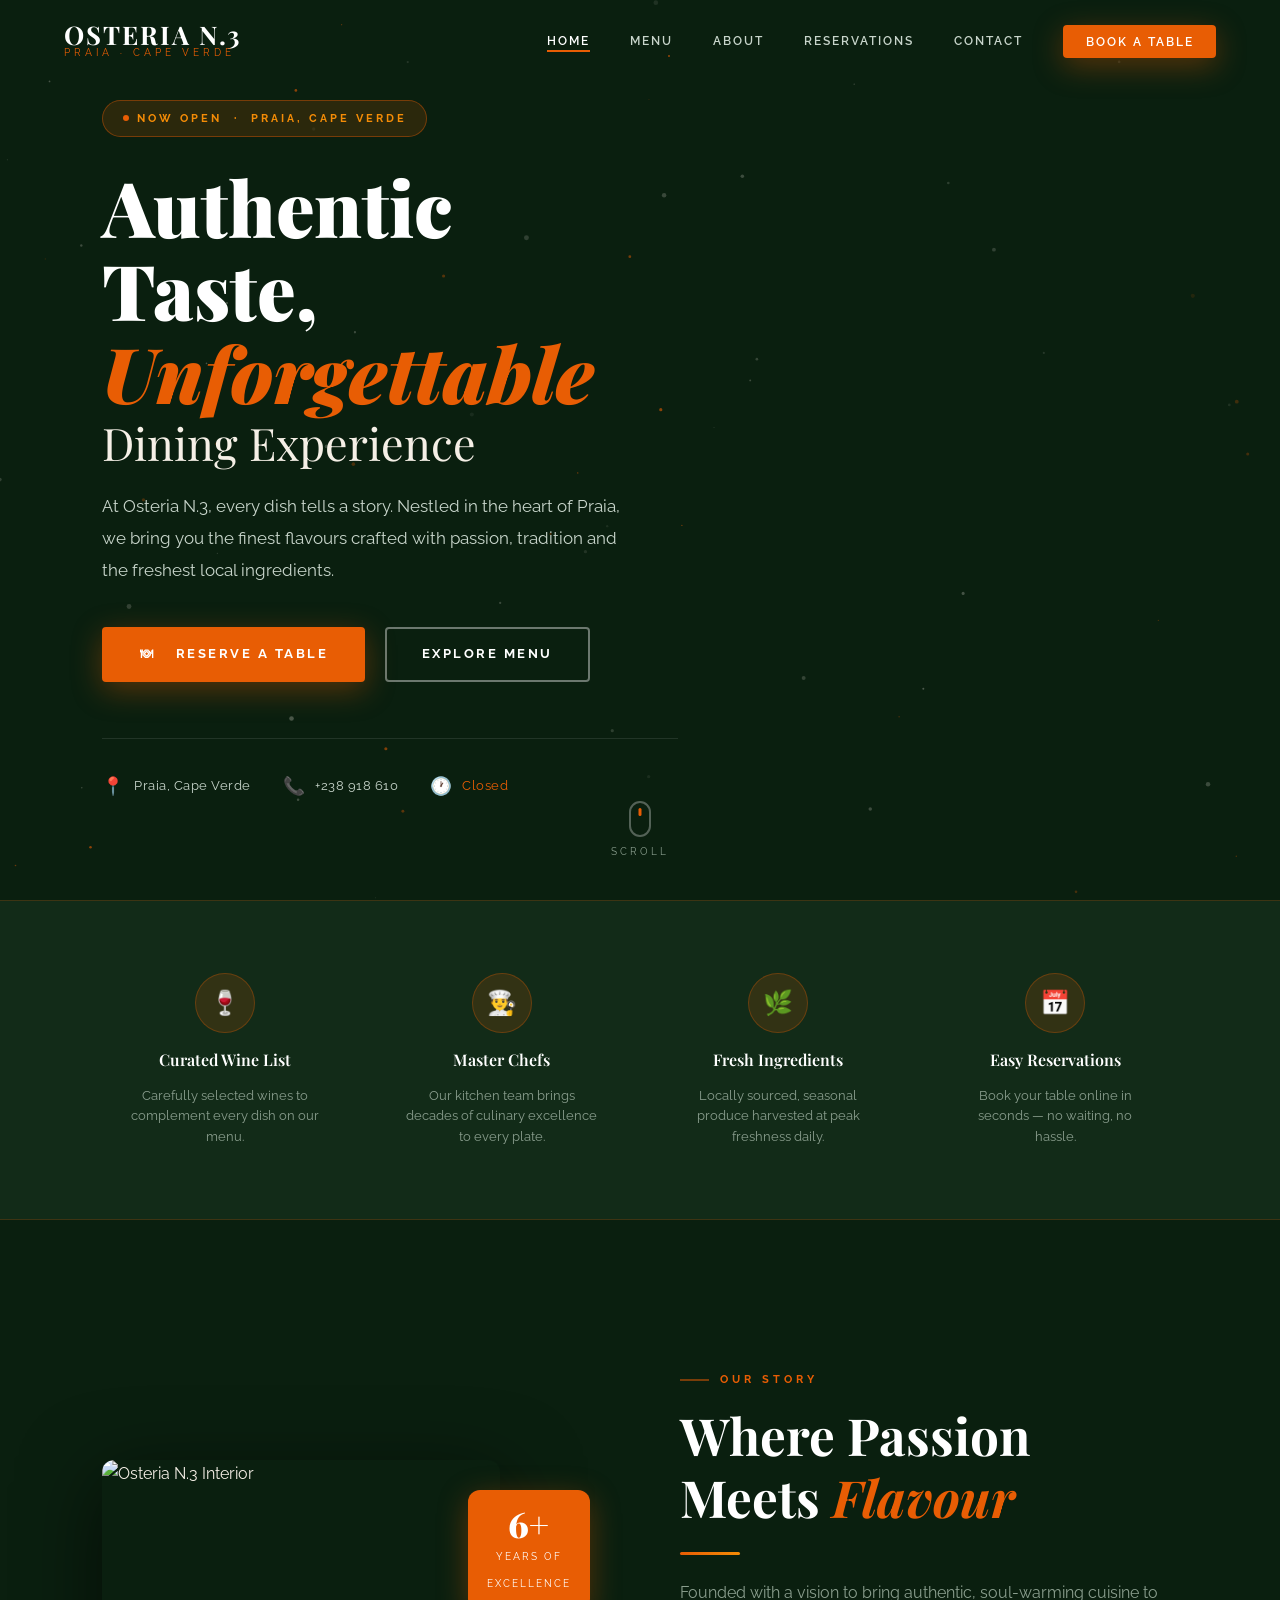
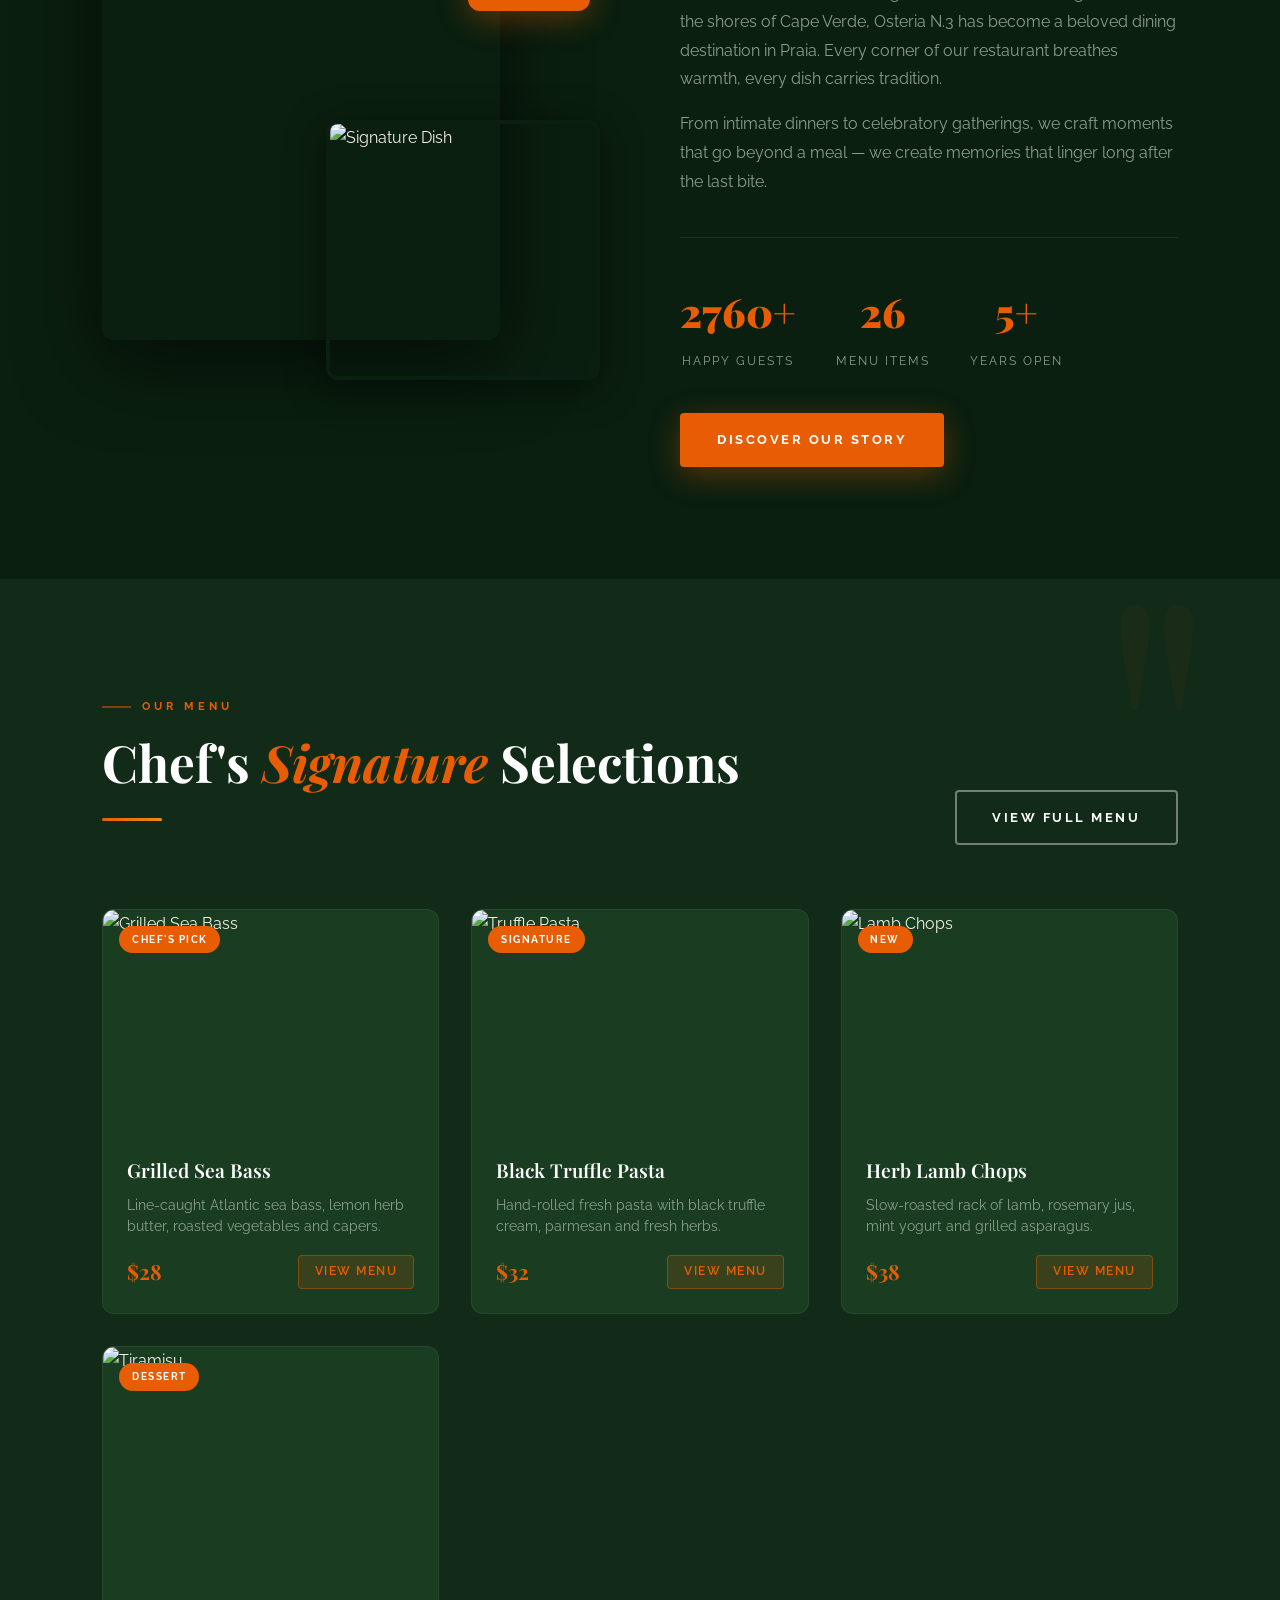
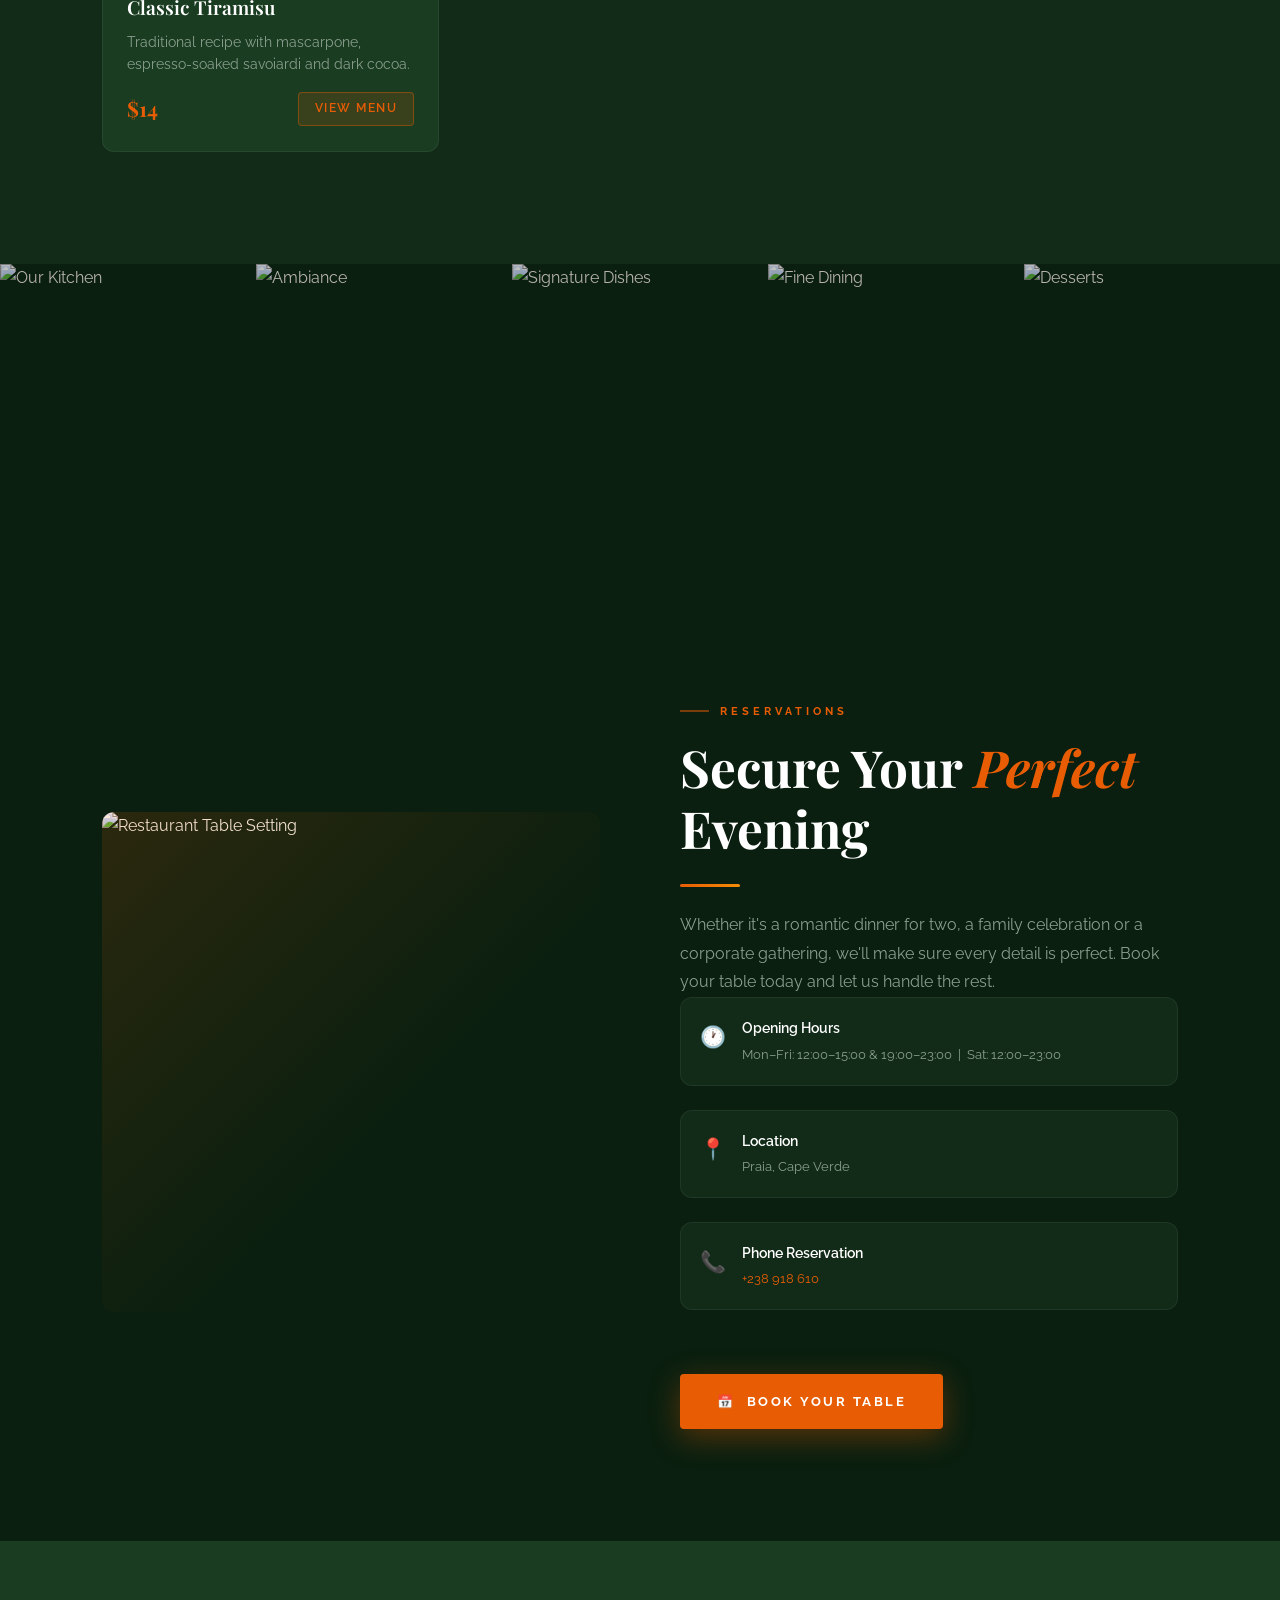
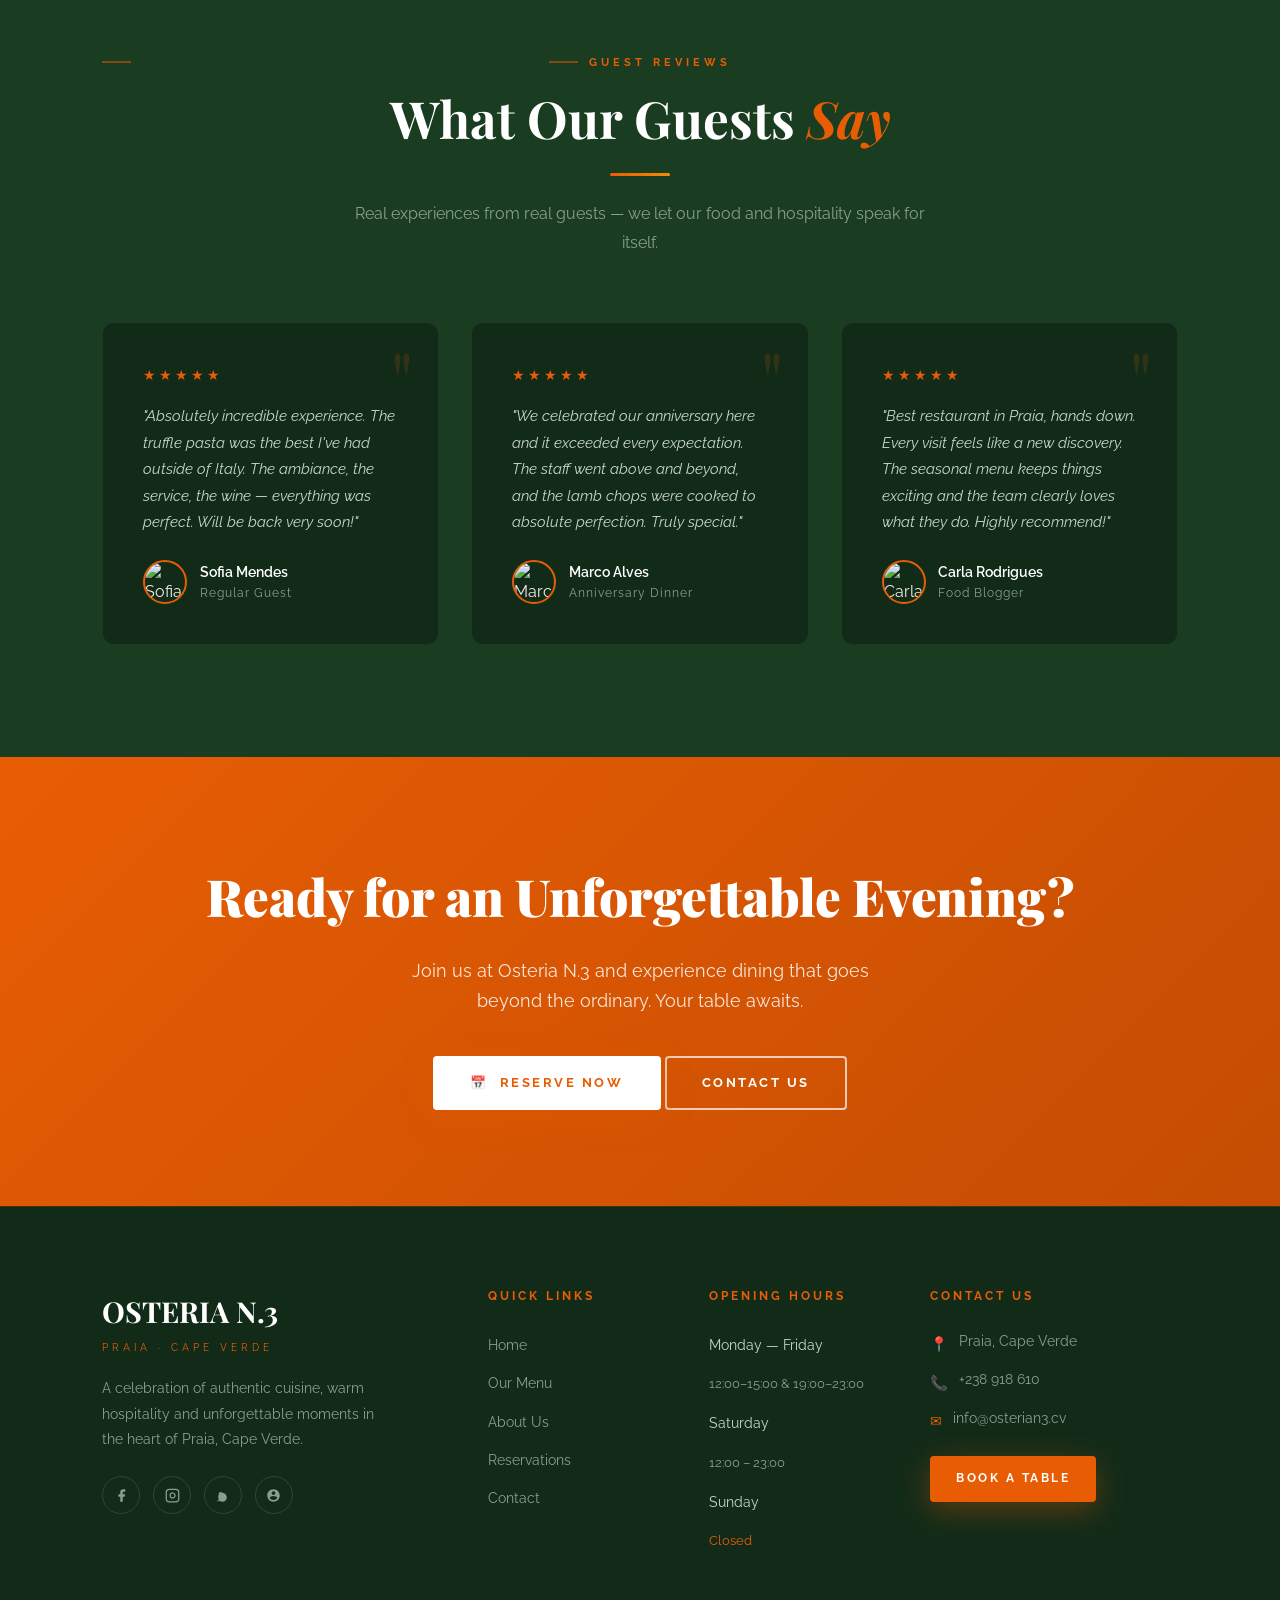
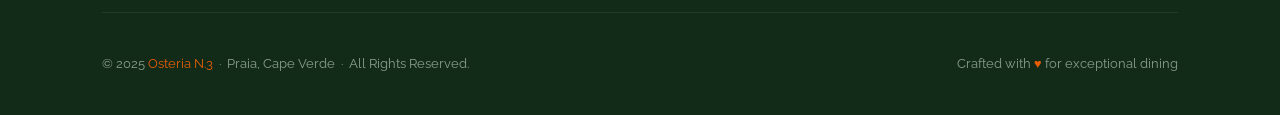
==== index.html @ e4e164ad "Fix: Complete Open Graph meta tags, move inline styles to CSS classes" ====
<!DOCTYPE html>
<html lang="en">
<head>
  <meta charset="UTF-8" />
  <meta name="viewport" content="width=device-width, initial-scale=1.0" />
  <meta name="description" content="Osteria N.3 — Premium Italian dining in Praia, Cape Verde. Experience authentic flavours, warm ambiance and unforgettable cuisine." />
  <meta name="keywords" content="Osteria N.3, restaurant Praia, Cape Verde dining, Italian restaurant, fine dining Cape Verde" />
  <meta name="author" content="Osteria N.3" />
  <meta property="og:title" content="Osteria N.3 | Fine Dining · Praia, Cape Verde" />
  <meta property="og:description" content="Premium dining experience in the heart of Praia. Authentic cuisine, elegant atmosphere." />
  <meta property="og:type" content="website" />
  <meta property="og:url" content="https://osterian3.cv/" />
  <meta property="og:image" content="https://images.unsplash.com/photo-1517248135467-4c7edcad34c4?w=1200&q=80" />
  <meta property="og:image:width" content="1200" />
  <meta property="og:image:height" content="630" />
  <title>Osteria N.3 | Fine Dining · Praia, Cape Verde</title>
  <link rel="stylesheet" href="style.css" />
  <link rel="preconnect" href="https://fonts.googleapis.com" />
  <link rel="preconnect" href="https://fonts.gstatic.com" crossorigin />
  <link rel="icon" type="image/svg+xml" href="data:image/svg+xml,<svg xmlns='http://www.w3.org/2000/svg' viewBox='0 0 100 100'><text y='.9em' font-size='90'>🍽️</text></svg>" />
</head>
<body>
 
  <!-- ========== LOADER ========== -->
  <div class="loader" id="loader">
    <div class="loader-logo">OSTERIA N.3</div>
    <div class="loader-subtitle">Praia · Cape Verde</div>
    <div class="loader-bar"><div class="loader-bar-fill"></div></div>
  </div>

  <!-- ========== NAVIGATION ========== -->
  <nav class="navbar" id="navbar">
    <a href="index.html" class="nav-logo">
      <span class="logo-main">OSTERIA N.3</span>
      <span class="logo-sub">Praia · Cape Verde</span>
    </a>

    <ul class="nav-links">
      <li><a href="index.html" class="active">Home</a></li>
      <li><a href="menu.html">Menu</a></li>
      <li><a href="about.html">About</a></li>
      <li><a href="reservation.html">Reservations</a></li>
      <li><a href="contact.html">Contact</a></li>
      <li><a href="reservation.html" class="nav-cta">Book a Table</a></li>
    </ul>

    <div class="hamburger" id="hamburger" aria-label="Open menu">
      <span></span><span></span><span></span>
    </div>
  </nav>

  <!-- Mobile Menu -->
  <div class="mobile-menu" id="mobile-menu">
    <a href="index.html">Home</a>
    <a href="menu.html">Menu</a>
    <a href="about.html">About</a>
    <a href="reservation.html">Reservations</a>
    <a href="contact.html">Contact</a>
    <a href="reservation.html" class="btn-primary" style="margin-top:1rem;">Book a Table</a>
  </div>

  <!-- ========== HERO ========== -->
  <section class="hero" id="home">
    <div class="hero-bg"></div>
    <div class="hero-overlay"></div>
    <canvas id="particles-canvas"></canvas>

    <div class="hero-content">
      <div class="hero-badge">
        <span class="dot"></span>
        Now Open &nbsp;·&nbsp; Praia, Cape Verde
      </div>

      <h1 class="hero-title">
        Authentic Taste,
        <span class="highlight">Unforgettable</span>
        <span class="line2">Dining Experience</span>
      </h1>

      <p class="hero-description">
        At Osteria N.3, every dish tells a story. Nestled in the heart of Praia,
        we bring you the finest flavours crafted with passion, tradition and the
        freshest local ingredients.
      </p>

      <div class="hero-cta">
        <a href="reservation.html" class="btn-primary">
          <span>&#127869;</span>&nbsp; Reserve a Table
        </a>
        <a href="menu.html" class="btn-outline">Explore Menu</a>
      </div>

      <div class="hero-info">
        <div class="hero-info-item">
          <span class="icon">&#128205;</span>
          <span>Praia, Cape Verde</span>
        </div>
        <div class="hero-info-item">
          <span class="icon">&#128222;</span>
          <span>+238 918 610</span>
        </div>
        <div class="hero-info-item">
          <span class="icon">&#128336;</span>
          <span class="open-status">Mon–Sat: 12:00–23:00</span>
        </div>
      </div>
    </div>

    <div class="scroll-indicator">
      <div class="scroll-mouse"></div>
      <span>Scroll</span>
    </div>
  </section>

  <!-- ========== FEATURES STRIP ========== -->
  <section class="features-strip">
    <div class="features-grid stagger">
      <div class="feature-item">
        <div class="feature-icon">&#127863;</div>
        <h4>Curated Wine List</h4>
        <p>Carefully selected wines to complement every dish on our menu.</p>
      </div>
      <div class="feature-item">
        <div class="feature-icon">&#128104;&#8205;&#127859;</div>
        <h4>Master Chefs</h4>
        <p>Our kitchen team brings decades of culinary excellence to every plate.</p>
      </div>
      <div class="feature-item">
        <div class="feature-icon">&#127807;</div>
        <h4>Fresh Ingredients</h4>
        <p>Locally sourced, seasonal produce harvested at peak freshness daily.</p>
      </div>
      <div class="feature-item">
        <div class="feature-icon">&#128197;</div>
        <h4>Easy Reservations</h4>
        <p>Book your table online in seconds — no waiting, no hassle.</p>
      </div>
    </div>
  </section>

  <!-- ========== ABOUT SNIPPET ========== -->
  <section class="about-section" id="about">
    <div class="about-images reveal-left">
      <img
        class="about-img-main"
        src="https://images.unsplash.com/photo-1517248135467-4c7edcad34c4?w=900&q=80"
        alt="Osteria N.3 Interior"
      />
      <img
        class="about-img-accent"
        src="https://images.unsplash.com/photo-1504674900247-0877df9cc836?w=600&q=80"
        alt="Signature Dish"
      />
      <div class="about-badge">
        <span class="num" data-target="10" data-suffix="+">0+</span>
        <span class="label">Years of<br>Excellence</span>
      </div>
    </div>

    <div class="about-content reveal-right">
      <span class="section-tag">Our Story</span>
      <h2 class="section-title">
        Where Passion Meets <em>Flavour</em>
      </h2>
      <div class="divider"></div>
      <p class="section-subtitle">
        Founded with a vision to bring authentic, soul-warming cuisine to the shores
        of Cape Verde, Osteria N.3 has become a beloved dining destination in Praia.
        Every corner of our restaurant breathes warmth, every dish carries tradition.
      </p>
      <p class="section-subtitle" style="margin-top:1rem;">
        From intimate dinners to celebratory gatherings, we craft moments that go
        beyond a meal — we create memories that linger long after the last bite.
      </p>

      <div class="about-stats">
        <div class="stat">
          <span class="num" data-target="5000" data-suffix="+">0+</span>
          <span class="label">Happy Guests</span>
        </div>
        <div class="stat">
          <span class="num" data-target="48" data-suffix="">0</span>
          <span class="label">Menu Items</span>
        </div>
        <div class="stat">
          <span class="num" data-target="10" data-suffix="+">0+</span>
          <span class="label">Years Open</span>
        </div>
      </div>

      <a href="about.html" class="btn-primary" style="margin-top:2.5rem;">
        Discover Our Story
      </a>
    </div>
  </section>

  <!-- ========== MENU PREVIEW ========== -->
  <section class="menu-preview" id="menu">
    <div class="menu-preview-header reveal">
      <div>
        <span class="section-tag">Our Menu</span>
        <h2 class="section-title">Chef's <em>Signature</em> Selections</h2>
        <div class="divider"></div>
      </div>
      <a href="menu.html" class="btn-outline">View Full Menu</a>
    </div>

    <div class="menu-cards stagger">

      <div class="menu-card">
        <div class="menu-card-img-wrapper">
          <img class="menu-card-img"
            src="https://images.unsplash.com/photo-1544025162-d76694265947?w=600&q=80"
            alt="Grilled Sea Bass" />
          <span class="menu-card-tag">Chef's Pick</span>
        </div>
        <div class="menu-card-body">
          <h3>Grilled Sea Bass</h3>
          <p>Line-caught Atlantic sea bass, lemon herb butter, roasted vegetables and capers.</p>
          <div class="menu-card-footer">
            <span class="menu-card-price">$28</span>
            <a href="menu.html" class="menu-card-btn">View Menu</a>
          </div>
        </div>
      </div>

      <div class="menu-card">
        <div class="menu-card-img-wrapper">
          <img class="menu-card-img"
            src="https://images.unsplash.com/photo-1473093226555-0465b3b98781?w=600&q=80"
            alt="Truffle Pasta" />
          <span class="menu-card-tag">Signature</span>
        </div>
        <div class="menu-card-body">
          <h3>Black Truffle Pasta</h3>
          <p>Hand-rolled fresh pasta with black truffle cream, parmesan and fresh herbs.</p>
          <div class="menu-card-footer">
            <span class="menu-card-price">$32</span>
            <a href="menu.html" class="menu-card-btn">View Menu</a>
          </div>
        </div>
      </div>

      <div class="menu-card">
        <div class="menu-card-img-wrapper">
          <img class="menu-card-img"
            src="https://images.unsplash.com/photo-1558030006-450675393462?w=600&q=80"
            alt="Lamb Chops" />
          <span class="menu-card-tag">New</span>
        </div>
        <div class="menu-card-body">
          <h3>Herb Lamb Chops</h3>
          <p>Slow-roasted rack of lamb, rosemary jus, mint yogurt and grilled asparagus.</p>
          <div class="menu-card-footer">
            <span class="menu-card-price">$38</span>
            <a href="menu.html" class="menu-card-btn">View Menu</a>
          </div>
        </div>
      </div>

      <div class="menu-card">
        <div class="menu-card-img-wrapper">
          <img class="menu-card-img"
            src="https://images.unsplash.com/photo-1571877227200-a0d98ea607e9?w=600&q=80"
            alt="Tiramisu" />
          <span class="menu-card-tag">Dessert</span>
        </div>
        <div class="menu-card-body">
          <h3>Classic Tiramisu</h3>
          <p>Traditional recipe with mascarpone, espresso-soaked savoiardi and dark cocoa.</p>
          <div class="menu-card-footer">
            <span class="menu-card-price">$14</span>
            <a href="menu.html" class="menu-card-btn">View Menu</a>
          </div>
        </div>
      </div>

    </div>
  </section>

  <!-- ========== GALLERY STRIP ========== -->
  <div class="gallery-strip">
    <div class="gallery-strip-item">
      <img src="https://images.unsplash.com/photo-1600891964599-f61ba0e24092?w=500&q=80" alt="Our Kitchen" />
      <div class="overlay"><span>Our Kitchen</span></div>
    </div>
    <div class="gallery-strip-item">
      <img src="https://images.unsplash.com/photo-1559339352-11d035aa65de?w=500&q=80" alt="Ambiance" />
      <div class="overlay"><span>Ambiance</span></div>
    </div>
    <div class="gallery-strip-item">
      <img src="https://images.unsplash.com/photo-1565299624946-b28f40a0ae38?w=500&q=80" alt="Signature Dishes" />
      <div class="overlay"><span>Signature Dishes</span></div>
    </div>
    <div class="gallery-strip-item">
      <img src="https://images.unsplash.com/photo-1550966871-3ed3cdb5ed0c?w=500&q=80" alt="Fine Dining" />
      <div class="overlay"><span>Fine Dining</span></div>
    </div>
    <div class="gallery-strip-item">
      <img src="https://images.unsplash.com/photo-1567188040759-fb8a883dc6d6?w=500&q=80" alt="Desserts" />
      <div class="overlay"><span>Desserts</span></div>
    </div>
  </div>

  <!-- ========== RESERVATION TEASER ========== -->
  <section class="reservation-teaser" id="reserve">
    <div class="reservation-teaser-img reveal-left">
      <img
        src="https://images.unsplash.com/photo-1424847651672-bf20a4b0982b?w=900&q=80"
        alt="Restaurant Table Setting"
      />
    </div>

    <div class="reveal-right">
      <span class="section-tag">Reservations</span>
      <h2 class="section-title">
        Secure Your <em>Perfect</em> Evening
      </h2>
      <div class="divider"></div>
      <p class="section-subtitle">
        Whether it's a romantic dinner for two, a family celebration or a corporate
        gathering, we'll make sure every detail is perfect. Book your table today
        and let us handle the rest.
      </p>

      <div class="res-details">
        <div class="res-detail">
          <span class="icon">&#128336;</span>
          <div>
            <h4>Opening Hours</h4>
            <p>Mon–Fri: 12:00–15:00 &amp; 19:00–23:00 &nbsp;|&nbsp; Sat: 12:00–23:00</p>
          </div>
        </div>
        <div class="res-detail">
          <span class="icon">&#128205;</span>
          <div>
            <h4>Location</h4>
            <p>Praia, Cape Verde</p>
          </div>
        </div>
        <div class="res-detail">
          <span class="icon">&#128222;</span>
          <div>
            <h4>Phone Reservation</h4>
            <p><a href="tel:+238918610" style="color:var(--orange);">+238 918 610</a></p>
          </div>
        </div>
      </div>

      <a href="reservation.html" class="btn-primary" style="margin-top:2.5rem;">
        &#128197;&nbsp; Book Your Table
      </a>
    </div>
  </section>

  <!-- ========== TESTIMONIALS ========== -->
  <section class="testimonials" id="reviews">
    <span class="section-tag" style="margin:0 auto 1rem; display:block; text-align:center; padding-left:0;">
      <span style="display:inline-block; padding-left:2.5rem; position:relative;">
        Guest Reviews
        <span style="position:absolute; left:0; top:50%; width:1.8rem; height:1px; background:var(--orange); transform:translateY(-50%);"></span>
      </span>
    </span>
    <h2 class="section-title reveal" style="text-align:center;">What Our Guests <em>Say</em></h2>
    <div class="divider center"></div>
    <p class="section-subtitle reveal" style="margin:0 auto 0; text-align:center;">
      Real experiences from real guests — we let our food and hospitality speak for itself.
    </p>

    <div class="testimonials-grid stagger">

      <div class="testimonial-card">
        <div class="stars">
          <span>&#9733;</span><span>&#9733;</span><span>&#9733;</span><span>&#9733;</span><span>&#9733;</span>
        </div>
        <p>"Absolutely incredible experience. The truffle pasta was the best I've had outside of Italy. The ambiance, the service, the wine — everything was perfect. Will be back very soon!"</p>
        <div class="testimonial-author">
          <img class="author-avatar"
            src="https://images.unsplash.com/photo-1494790108377-be9c29b29330?w=100&q=80"
            alt="Sofia M." />
          <div class="author-info">
            <div class="name">Sofia Mendes</div>
            <div class="role">Regular Guest</div>
          </div>
        </div>
      </div>

      <div class="testimonial-card">
        <div class="stars">
          <span>&#9733;</span><span>&#9733;</span><span>&#9733;</span><span>&#9733;</span><span>&#9733;</span>
        </div>
        <p>"We celebrated our anniversary here and it exceeded every expectation. The staff went above and beyond, and the lamb chops were cooked to absolute perfection. Truly special."</p>
        <div class="testimonial-author">
          <img class="author-avatar"
            src="https://images.unsplash.com/photo-1507003211169-0a1dd7228f2d?w=100&q=80"
            alt="Marco A." />
          <div class="author-info">
            <div class="name">Marco Alves</div>
            <div class="role">Anniversary Dinner</div>
          </div>
        </div>
      </div>

      <div class="testimonial-card">
        <div class="stars">
          <span>&#9733;</span><span>&#9733;</span><span>&#9733;</span><span>&#9733;</span><span>&#9733;</span>
        </div>
        <p>"Best restaurant in Praia, hands down. Every visit feels like a new discovery. The seasonal menu keeps things exciting and the team clearly loves what they do. Highly recommend!"</p>
        <div class="testimonial-author">
          <img class="author-avatar"
            src="https://images.unsplash.com/photo-1438761681033-6461ffad8d80?w=100&q=80"
            alt="Carla R." />
          <div class="author-info">
            <div class="name">Carla Rodrigues</div>
            <div class="role">Food Blogger</div>
          </div>
        </div>
      </div>

    </div>
  </section>

  <!-- ========== CTA BANNER ========== -->
  <section class="cta-banner">
    <div class="cta-banner-content reveal">
      <h2>Ready for an Unforgettable Evening?</h2>
      <p>Join us at Osteria N.3 and experience dining that goes beyond the ordinary. Your table awaits.</p>
      <div class="cta-banner-buttons">
        <a href="reservation.html" class="btn-primary"
          style="background:var(--white); color:var(--orange); border-color:var(--white);">
          &#128197;&nbsp; Reserve Now
        </a>
        <a href="contact.html" class="btn-outline">Contact Us</a>
      </div>
    </div>
  </section>

  <!-- ========== FOOTER ========== -->
  <footer>
    <div class="footer-grid">

      <div class="footer-brand">
        <span class="logo-main">OSTERIA N.3</span>
        <span class="logo-sub">Praia · Cape Verde</span>
        <p>
          A celebration of authentic cuisine, warm hospitality and unforgettable
          moments in the heart of Praia, Cape Verde.
        </p>
        <div class="footer-social">
          <a href="#" class="social-link" aria-label="Facebook" data-tooltip="Facebook">
            <svg width="15" height="15" viewBox="0 0 24 24" fill="currentColor">
              <path d="M18 2h-3a5 5 0 0 0-5 5v3H7v4h3v8h4v-8h3l1-4h-4V7a1 1 0 0 1 1-1h3z"/>
            </svg>
          </a>
          <a href="#" class="social-link" aria-label="Instagram" data-tooltip="Instagram">
            <svg width="15" height="15" viewBox="0 0 24 24" fill="none" stroke="currentColor" stroke-width="2">
              <rect x="2" y="2" width="20" height="20" rx="5" ry="5"/>
              <path d="M16 11.37A4 4 0 1 1 12.63 8 4 4 0 0 1 16 11.37z"/>
              <line x1="17.5" y1="6.5" x2="17.51" y2="6.5"/>
            </svg>
          </a>
          <a href="#" class="social-link" aria-label="WhatsApp" data-tooltip="WhatsApp">
            <svg width="15" height="15" viewBox="0 0 24 24" fill="currentColor">
              <path d="M17.472 14.382c-.297-.149-1.758-.867-2.03-.967-.273-.099-.471-.148-.67.15-.197.297-.767.966-.94 1.164-.173.199-.347.223-.644.075-.297-.15-1.255-.463-2.39-1.475-.883-.788-1.477-1.761-1.653-2.059-.173-.297-.018-.458.13-.606.134-.133.298-.347.446-.52.149-.174.198-.298.298-.497.099-.198.05-.371-.025-.52-.075-.149-.669-1.612-.916-2.207-.243-.579-.487-.5-.669-.51-.173-.008-.371-.01-.57-.01-.198 0-.52.074-.792.372-.272.297-1.04 1.016-1.04 2.479 0 1.462 1.065 2.875 1.213 3.074.149.198 2.096 3.2 5.076 4.487.709.306 1.262.489 1.694.625.712.227 1.36.195 1.871.118.571-.085 1.758-.719 2.006-1.413.248-.694.248-1.289.173-1.413-.074-.124-.272-.198-.57-.347m-5.421-7.403h-.004a6.963 6.963 0 0 0-6.953 6.972c0 1.542.4 3.053 1.157 4.388L2.5 21.5l4.603-1.208a6.963 6.963 0 0 0 4.797 1.772h.005c3.842 0 6.972-3.129 6.972-6.973 0-1.854-.72-3.595-2.028-4.904-1.308-1.308-3.05-2.027-4.904-2.027"/>
            </svg>
          </a>
          <a href="#" class="social-link" aria-label="TripAdvisor" data-tooltip="TripAdvisor">
            <svg width="15" height="15" viewBox="0 0 24 24" fill="currentColor">
              <path d="M12 2C6.48 2 2 6.48 2 12s4.48 10 10 10 10-4.48 10-10S17.52 2 12 2zm0 3c1.66 0 3 1.34 3 3s-1.34 3-3 3-3-1.34-3-3 1.34-3 3-3zm0 14.2c-2.5 0-4.71-1.28-6-3.22.03-1.99 4-3.08 6-3.08s5.97 1.09 6 3.08c-1.29 1.94-3.5 3.22-6 3.22z"/>
            </svg>
          </a>
        </div>
      </div>

      <div class="footer-col">
        <h4>Quick Links</h4>
        <ul>
          <li><a href="index.html">Home</a></li>
          <li><a href="menu.html">Our Menu</a></li>
          <li><a href="about.html">About Us</a></li>
          <li><a href="reservation.html">Reservations</a></li>
          <li><a href="contact.html">Contact</a></li>
        </ul>
      </div>

      <div class="footer-col">
        <h4>Opening Hours</h4>
        <ul>
          <li><a style="color:var(--text-light);">Monday — Friday</a></li>
          <li><a style="color:var(--text-muted); font-size:0.8rem;">12:00–15:00 &amp; 19:00–23:00</a></li>
          <li style="margin-top:0.8rem;"><a style="color:var(--text-light);">Saturday</a></li>
          <li><a style="color:var(--text-muted); font-size:0.8rem;">12:00 – 23:00</a></li>
          <li style="margin-top:0.8rem;"><a style="color:var(--text-light);">Sunday</a></li>
          <li><a style="color:var(--orange); font-size:0.8rem;">Closed</a></li>
        </ul>
      </div>

      <div class="footer-col">
        <h4>Contact Us</h4>
        <div class="footer-contact-item">
          <span class="icon">&#128205;</span>
          <span>Praia, Cape Verde</span>
        </div>
        <div class="footer-contact-item">
          <span class="icon">&#128222;</span>
          <span>
            <a href="tel:+238918610"
              style="color:var(--text-muted); transition:color 0.2s;"
              onmouseover="this.style.color='var(--orange)'"
              onmouseout="this.style.color='var(--text-muted)'">
              +238 918 610
            </a>
          </span>
        </div>
        <div class="footer-contact-item">
          <span class="icon">&#9993;</span>
          <span>
            <a href="mailto:info@osterian3.cv"
              style="color:var(--text-muted); transition:color 0.2s;"
              onmouseover="this.style.color='var(--orange)'"
              onmouseout="this.style.color='var(--text-muted)'">
              info@osterian3.cv
            </a>
          </span>
        </div>
        <div style="margin-top:1.5rem;">
          <a href="reservation.html" class="btn-primary"
            style="font-size:0.72rem; padding:0.7rem 1.5rem;">
            Book a Table
          </a>
        </div>
      </div>

    </div>

    <div class="footer-bottom">
      <p>&copy; 2025 <span>Osteria N.3</span> &nbsp;&middot;&nbsp; Praia, Cape Verde &nbsp;&middot;&nbsp; All Rights Reserved.</p>
      <p>Crafted with <span>&#9829;</span> for exceptional dining</p>
    </div>
  </footer>

  <script src="script.js"></script>
</body>
</html>
---- style.css ----
/* ============================================================
   OSTERIA N.3 — Premium Restaurant CSS
   Address: Praia, Cape Verde
   Contact: +238 918 610
   Theme: Dark Forest Green + Burnt Orange | Bold Modern Dining
   ============================================================ */

/* ---------- Google Fonts Import ---------- */
@import url('https://fonts.googleapis.com/css2?family=Playfair+Display:ital,wght@0,400;0,600;0,700;0,900;1,400;1,600&family=Raleway:wght@300;400;500;600;700&family=Dancing+Script:wght@600;700&display=swap');

/* ---------- CSS Variables ---------- */
:root {
  --green-dark:    #0a1f0f;
  --green-deep:    #122b18;
  --green-mid:     #1a3d22;
  --green-accent:  #2d6a3f;
  --orange:        #e85d04;
  --orange-light:  #f48c06;
  --orange-glow:   rgba(232, 93, 4, 0.15);
  --cream:         #f5efe6;
  --cream-dark:    #e8ddd0;
  --white:         #ffffff;
  --text-light:    #c8d5cb;
  --text-muted:    #8a9e8e;
  --gold:          #c9a84c;
  --gold-light:    #e0c068;

  --font-display:  'Playfair Display', serif;
  --font-script:   'Dancing Script', cursive;
  --font-body:     'Raleway', sans-serif;

  --transition:    all 0.4s cubic-bezier(0.25, 0.46, 0.45, 0.94);
  --transition-fast: all 0.2s ease;
  --shadow-sm:     0 4px 20px rgba(0,0,0,0.3);
  --shadow-md:     0 8px 40px rgba(0,0,0,0.45);
  --shadow-lg:     0 20px 80px rgba(0,0,0,0.6);
  --shadow-orange: 0 8px 30px rgba(232, 93, 4, 0.35);
  --radius:        4px;
  --radius-lg:     12px;
}

/* ---------- Reset & Base ---------- */
*, *::before, *::after { margin: 0; padding: 0; box-sizing: border-box; }

html { scroll-behavior: smooth; font-size: 16px; }

body {
  font-family: var(--font-body);
  background-color: var(--green-dark);
  color: var(--cream);
  line-height: 1.7;
  overflow-x: hidden;
}

img { max-width: 100%; height: auto; display: block; }
a  { text-decoration: none; color: inherit; }
ul { list-style: none; }
button { cursor: pointer; border: none; background: none; font-family: var(--font-body); }

/* ---------- Scrollbar ---------- */
::-webkit-scrollbar { width: 6px; }
::-webkit-scrollbar-track { background: var(--green-dark); }
::-webkit-scrollbar-thumb { background: var(--orange); border-radius: 3px; }

/* ---------- Selection ---------- */
::selection { background: var(--orange); color: var(--white); }

/* ============================================================
   NAVIGATION
   ============================================================ */
.navbar {
  position: fixed;
  top: 0; left: 0;
  width: 100%;
  z-index: 1000;
  padding: 0 5%;
  height: 80px;
  display: flex;
  align-items: center;
  justify-content: space-between;
  transition: var(--transition);
  background: transparent;
}

.navbar.scrolled {
  background: rgba(10, 31, 15, 0.97);
  backdrop-filter: blur(20px);
  -webkit-backdrop-filter: blur(20px);
  height: 68px;
  box-shadow: 0 4px 30px rgba(0,0,0,0.5);
  border-bottom: 1px solid rgba(232, 93, 4, 0.2);
}

.nav-logo {
  display: flex;
  flex-direction: column;
  line-height: 1;
}

.nav-logo .logo-main {
  font-family: var(--font-display);
  font-size: 1.6rem;
  font-weight: 700;
  color: var(--white);
  letter-spacing: 2px;
}

.nav-logo .logo-sub {
  font-family: var(--font-body);
  font-size: 0.6rem;
  letter-spacing: 4px;
  color: var(--orange);
  text-transform: uppercase;
}

.nav-links {
  display: flex;
  align-items: center;
  gap: 2.5rem;
}

.nav-links a {
  font-size: 0.78rem;
  font-weight: 600;
  letter-spacing: 2px;
  text-transform: uppercase;
  color: var(--text-light);
  position: relative;
  transition: var(--transition-fast);
}

.nav-links a::after {
  content: '';
  position: absolute;
  bottom: -4px; left: 0;
  width: 0; height: 2px;
  background: var(--orange);
  transition: width 0.3s ease;
}

.nav-links a:hover,
.nav-links a.active {
  color: var(--white);
}

.nav-links a:hover::after,
.nav-links a.active::after {
  width: 100%;
}

.nav-cta {
  background: var(--orange);
  color: var(--white) !important;
  padding: 0.6rem 1.4rem;
  border-radius: var(--radius);
  font-size: 0.75rem !important;
  letter-spacing: 2px !important;
  transition: var(--transition) !important;
  box-shadow: var(--shadow-orange);
}

.nav-cta:hover {
  background: var(--orange-light) !important;
  transform: translateY(-2px);
  box-shadow: 0 12px 35px rgba(232, 93, 4, 0.5) !important;
}

.nav-cta::after { display: none !important; }

/* Hamburger */
.hamburger {
  display: none;
  flex-direction: column;
  gap: 5px;
  cursor: pointer;
  padding: 4px;
}

.hamburger span {
  display: block;
  width: 28px; height: 2px;
  background: var(--white);
  border-radius: 2px;
  transition: var(--transition);
}

.hamburger.open span:nth-child(1) { transform: translateY(7px) rotate(45deg); }
.hamburger.open span:nth-child(2) { opacity: 0; transform: translateX(-10px); }
.hamburger.open span:nth-child(3) { transform: translateY(-7px) rotate(-45deg); }

/* Mobile Menu */
.mobile-menu {
  display: none;
  position: fixed;
  top: 0; left: 0;
  width: 100%; height: 100vh;
  background: rgba(10, 31, 15, 0.98);
  backdrop-filter: blur(20px);
  z-index: 999;
  flex-direction: column;
  align-items: center;
  justify-content: center;
  gap: 2.5rem;
  opacity: 0;
  pointer-events: none;
  transition: opacity 0.4s ease;
}

.mobile-menu.open {
  display: flex;
  opacity: 1;
  pointer-events: all;
}

.mobile-menu a {
  font-family: var(--font-display);
  font-size: 2rem;
  color: var(--cream);
  transition: color 0.3s ease;
}

.mobile-menu a:hover { color: var(--orange); }

/* ============================================================
   BUTTONS
   ============================================================ */
.btn-primary {
  display: inline-flex;
  align-items: center;
  gap: 0.6rem;
  background: var(--orange);
  color: var(--white);
  padding: 0.9rem 2.2rem;
  border-radius: var(--radius);
  font-family: var(--font-body);
  font-size: 0.8rem;
  font-weight: 700;
  letter-spacing: 2.5px;
  text-transform: uppercase;
  transition: var(--transition);
  box-shadow: var(--shadow-orange);
  border: 2px solid var(--orange);
  position: relative;
  overflow: hidden;
}

.btn-primary::before {
  content: '';
  position: absolute;
  inset: 0;
  background: linear-gradient(135deg, transparent 0%, rgba(255,255,255,0.15) 50%, transparent 100%);
  transform: translateX(-100%);
  transition: transform 0.5s ease;
}

.btn-primary:hover::before { transform: translateX(100%); }

.btn-primary:hover {
  background: var(--orange-light);
  border-color: var(--orange-light);
  transform: translateY(-3px);
  box-shadow: 0 15px 40px rgba(232, 93, 4, 0.5);
}

.btn-outline {
  display: inline-flex;
  align-items: center;
  gap: 0.6rem;
  background: transparent;
  color: var(--white);
  padding: 0.9rem 2.2rem;
  border-radius: var(--radius);
  font-family: var(--font-body);
  font-size: 0.8rem;
  font-weight: 700;
  letter-spacing: 2.5px;
  text-transform: uppercase;
  border: 2px solid rgba(255,255,255,0.4);
  transition: var(--transition);
}

.btn-outline:hover {
  border-color: var(--white);
  background: rgba(255,255,255,0.08);
  transform: translateY(-3px);
}

.btn-gold {
  display: inline-flex;
  align-items: center;
  gap: 0.6rem;
  background: var(--gold);
  color: var(--green-dark);
  padding: 0.9rem 2.2rem;
  border-radius: var(--radius);
  font-family: var(--font-body);
  font-size: 0.8rem;
  font-weight: 700;
  letter-spacing: 2.5px;
  text-transform: uppercase;
  transition: var(--transition);
  border: 2px solid var(--gold);
}

.btn-gold:hover {
  background: var(--gold-light);
  border-color: var(--gold-light);
  transform: translateY(-3px);
  box-shadow: 0 12px 35px rgba(201, 168, 76, 0.4);
}

/* ============================================================
   SECTION COMMONS
   ============================================================ */
.section-tag {
  display: inline-block;
  font-family: var(--font-body);
  font-size: 0.7rem;
  font-weight: 700;
  letter-spacing: 4px;
  text-transform: uppercase;
  color: var(--orange);
  margin-bottom: 1rem;
  position: relative;
  padding-left: 2.5rem;
}

.section-tag::before {
  content: '';
  position: absolute;
  left: 0; top: 50%;
  width: 1.8rem; height: 1px;
  background: var(--orange);
  transform: translateY(-50%);
}

.section-title {
  font-family: var(--font-display);
  font-size: clamp(2rem, 4vw, 3.2rem);
  font-weight: 700;
  color: var(--white);
  line-height: 1.2;
  margin-bottom: 1.2rem;
}

.section-title em {
  color: var(--orange);
  font-style: italic;
}

.section-subtitle {
  font-size: 1rem;
  color: var(--text-muted);
  max-width: 600px;
  line-height: 1.8;
}

.divider {
  width: 60px; height: 3px;
  background: linear-gradient(90deg, var(--orange), var(--orange-light));
  margin: 1.5rem 0;
  border-radius: 2px;
}

.divider.center { margin: 1.5rem auto; }

/* ============================================================
   HERO — index.html
   ============================================================ */
.hero {
  position: relative;
  width: 100%;
  height: 100vh;
  min-height: 700px;
  display: flex;
  align-items: center;
  overflow: hidden;
}

.hero-bg {
  position: absolute;
  inset: 0;
  background-image: url('https://images.unsplash.com/photo-1414235077428-338989a2e8c0?w=1920&q=80');
  background-position: center;
  background-size: cover;
  background-repeat: no-repeat;
  transform: scale(1.08);
  transition: transform 8s ease;
}

/* Page hero backgrounds */
.page-hero-bg.menu-bg {
  background-image: url('https://images.unsplash.com/photo-1555396273-367ea4eb4db5?w=1920&q=80');
  background-position: center;
  background-size: cover;
  background-repeat: no-repeat;
}

.page-hero-bg.reservation-bg {
  background-image: url('https://images.unsplash.com/photo-1424847651672-bf20a4b0982b?w=1920&q=80');
  background-position: center;
  background-size: cover;
  background-repeat: no-repeat;
}

.page-hero-bg.about-bg {
  background-image: url('https://images.unsplash.com/photo-1550966871-3ed3cdb5ed0c?w=1920&q=80');
  background-position: center;
  background-size: cover;
  background-repeat: no-repeat;
}

.page-hero-bg.contact-bg {
  background-image: url('https://images.unsplash.com/photo-1559329007-40df8a9345d8?w=1920&q=80');
  background-position: center;
  background-size: cover;
  background-repeat: no-repeat;
}

.hero-bg.loaded { transform: scale(1); }

.hero-overlay {
  position: absolute;
  inset: 0;
  background: linear-gradient(
    105deg,
    rgba(10,31,15,0.92) 0%,
    rgba(10,31,15,0.75) 45%,
    rgba(10,31,15,0.4) 100%
  );
}

/* Particle canvas */
#particles-canvas {
  position: absolute;
  inset: 0;
  pointer-events: none;
  z-index: 1;
}

.hero-content {
  position: relative;
  z-index: 2;
  padding: 0 8%;
  max-width: 780px;
}

.hero-badge {
  display: inline-flex;
  align-items: center;
  gap: 0.5rem;
  background: var(--orange-glow);
  border: 1px solid rgba(232, 93, 4, 0.4);
  color: var(--orange-light);
  padding: 0.5rem 1.2rem;
  border-radius: 50px;
  font-size: 0.7rem;
  font-weight: 700;
  letter-spacing: 3px;
  text-transform: uppercase;
  margin-bottom: 1.8rem;
  opacity: 0;
  transform: translateY(20px);
  animation: fadeUp 0.8s 0.3s ease forwards;
}

.hero-badge .dot {
  width: 6px; height: 6px;
  background: var(--orange);
  border-radius: 50%;
  animation: pulse-dot 2s infinite;
}

@keyframes pulse-dot {
  0%, 100% { opacity: 1; transform: scale(1); }
  50%       { opacity: 0.5; transform: scale(0.7); }
}

.hero-title {
  font-family: var(--font-display);
  font-size: clamp(2.8rem, 6vw, 5.5rem);
  font-weight: 900;
  line-height: 1.08;
  color: var(--white);
  margin-bottom: 1.5rem;
  opacity: 0;
  transform: translateY(30px);
  animation: fadeUp 0.9s 0.5s ease forwards;
}

.hero-title .highlight {
  color: var(--orange);
  font-style: italic;
}

.hero-title .line2 {
  display: block;
  font-size: clamp(1.6rem, 3.5vw, 3rem);
  color: var(--cream);
  font-weight: 400;
  margin-top: 0.3rem;
}

.hero-description {
  font-size: 1.05rem;
  color: var(--text-light);
  line-height: 1.9;
  margin-bottom: 2.5rem;
  max-width: 520px;
  opacity: 0;
  transform: translateY(25px);
  animation: fadeUp 0.9s 0.7s ease forwards;
}

.hero-cta {
  display: flex;
  align-items: center;
  gap: 1.2rem;
  flex-wrap: wrap;
  opacity: 0;
  transform: translateY(20px);
  animation: fadeUp 0.9s 0.9s ease forwards;
}

.hero-info {
  display: flex;
  align-items: center;
  gap: 2rem;
  margin-top: 3.5rem;
  padding-top: 2rem;
  border-top: 1px solid rgba(255,255,255,0.1);
  opacity: 0;
  transform: translateY(20px);
  animation: fadeUp 0.9s 1.1s ease forwards;
  flex-wrap: wrap;
}

.hero-info-item {
  display: flex;
  align-items: center;
  gap: 0.6rem;
}

.hero-info-item .icon {
  font-size: 1.1rem;
  color: var(--orange);
}

.hero-info-item span {
  font-size: 0.8rem;
  color: var(--text-light);
  letter-spacing: 0.5px;
}

/* Scroll indicator */
.scroll-indicator {
  position: absolute;
  bottom: 2.5rem;
  left: 50%;
  transform: translateX(-50%);
  z-index: 2;
  display: flex;
  flex-direction: column;
  align-items: center;
  gap: 0.4rem;
  opacity: 0;
  animation: fadeIn 1s 1.5s ease forwards;
}

.scroll-indicator span {
  font-size: 0.6rem;
  letter-spacing: 3px;
  color: var(--text-muted);
  text-transform: uppercase;
}

.scroll-mouse {
  width: 22px; height: 36px;
  border: 2px solid rgba(255,255,255,0.3);
  border-radius: 12px;
  position: relative;
}

.scroll-mouse::before {
  content: '';
  position: absolute;
  top: 5px; left: 50%;
  transform: translateX(-50%);
  width: 3px; height: 8px;
  background: var(--orange);
  border-radius: 2px;
  animation: scroll-wheel 2s infinite;
}

@keyframes scroll-wheel {
  0%   { opacity: 1; transform: translateX(-50%) translateY(0); }
  100% { opacity: 0; transform: translateX(-50%) translateY(14px); }
}

/* ============================================================
   FEATURES / ICONS STRIP
   ============================================================ */
.features-strip {
  background: var(--green-deep);
  border-top: 1px solid rgba(232, 93, 4, 0.2);
  border-bottom: 1px solid rgba(232, 93, 4, 0.2);
  padding: 3rem 8%;
}

.features-grid {
  display: grid;
  grid-template-columns: repeat(auto-fit, minmax(180px, 1fr));
  gap: 2rem;
  text-align: center;
}

.feature-item {
  display: flex;
  flex-direction: column;
  align-items: center;
  gap: 0.8rem;
  padding: 1.5rem;
  border-radius: var(--radius-lg);
  transition: var(--transition);
}

.feature-item:hover {
  background: rgba(232, 93, 4, 0.06);
  transform: translateY(-5px);
}

.feature-icon {
  width: 60px; height: 60px;
  background: var(--orange-glow);
  border: 1px solid rgba(232, 93, 4, 0.3);
  border-radius: 50%;
  display: flex;
  align-items: center;
  justify-content: center;
  font-size: 1.5rem;
  transition: var(--transition);
}

.feature-item:hover .feature-icon {
  background: var(--orange);
  border-color: var(--orange);
  box-shadow: var(--shadow-orange);
}

.feature-item h4 {
  font-family: var(--font-display);
  font-size: 1rem;
  font-weight: 600;
  color: var(--white);
}

.feature-item p {
  font-size: 0.8rem;
  color: var(--text-muted);
  line-height: 1.6;
}

/* ============================================================
   ABOUT SECTION (Homepage Snippet)
   ============================================================ */
.about-section {
  padding: 7rem 8%;
  display: grid;
  grid-template-columns: 1fr 1fr;
  gap: 5rem;
  align-items: center;
}

.about-images {
  position: relative;
}

.about-img-main {
  width: 80%;
  height: 480px;
  object-fit: cover;
  border-radius: var(--radius-lg);
  box-shadow: var(--shadow-lg);
}

.about-img-accent {
  position: absolute;
  bottom: -40px;
  right: 0;
  width: 55%;
  height: 260px;
  object-fit: cover;
  border-radius: var(--radius-lg);
  border: 4px solid var(--green-dark);
  box-shadow: var(--shadow-md);
}

.about-badge {
  position: absolute;
  top: 30px; right: 10px;
  background: var(--orange);
  color: var(--white);
  padding: 1rem 1.2rem;
  border-radius: var(--radius-lg);
  text-align: center;
  box-shadow: var(--shadow-orange);
}

.about-badge .num {
  font-family: var(--font-display);
  font-size: 2.2rem;
  font-weight: 900;
  display: block;
  line-height: 1;
}

.about-badge .label {
  font-size: 0.65rem;
  letter-spacing: 2px;
  text-transform: uppercase;
}

.about-content { padding-top: 2rem; }

.about-stats {
  display: flex;
  gap: 2.5rem;
  margin-top: 2.5rem;
  padding-top: 2.5rem;
  border-top: 1px solid rgba(255,255,255,0.08);
}

.stat { text-align: center; }

.stat .num {
  font-family: var(--font-display);
  font-size: 2.5rem;
  font-weight: 900;
  color: var(--orange);
  display: block;
}

.stat .label {
  font-size: 0.72rem;
  letter-spacing: 2px;
  text-transform: uppercase;
  color: var(--text-muted);
}

/* ============================================================
   MENU PREVIEW — Homepage
   ============================================================ */
.menu-preview {
  padding: 7rem 8%;
  background: var(--green-deep);
  position: relative;
  overflow: hidden;
}

.menu-preview::before {
  content: '"';
  position: absolute;
  top: -3rem; right: 5%;
  font-family: var(--font-display);
  font-size: 25rem;
  color: rgba(232, 93, 4, 0.04);
  line-height: 1;
  pointer-events: none;
}

.menu-preview-header {
  display: flex;
  align-items: flex-end;
  justify-content: space-between;
  margin-bottom: 4rem;
  flex-wrap: wrap;
  gap: 1.5rem;
}

.menu-cards {
  display: grid;
  grid-template-columns: repeat(auto-fit, minmax(280px, 1fr));
  gap: 2rem;
}

.menu-card {
  background: var(--green-mid);
  border-radius: var(--radius-lg);
  overflow: hidden;
  border: 1px solid rgba(255,255,255,0.06);
  transition: var(--transition);
  position: relative;
}

.menu-card:hover {
  transform: translateY(-8px);
  border-color: rgba(232, 93, 4, 0.3);
  box-shadow: 0 20px 60px rgba(0,0,0,0.5);
}

.menu-card-img {
  width: 100%;
  height: 220px;
  object-fit: cover;
  transition: transform 0.6s ease;
}

.menu-card:hover .menu-card-img { transform: scale(1.05); }

.menu-card-tag {
  position: absolute;
  top: 1rem; left: 1rem;
  background: var(--orange);
  color: var(--white);
  padding: 0.3rem 0.8rem;
  border-radius: 50px;
  font-size: 0.65rem;
  font-weight: 700;
  letter-spacing: 1.5px;
  text-transform: uppercase;
}

.menu-card-body {
  padding: 1.5rem;
}

.menu-card-body h3 {
  font-family: var(--font-display);
  font-size: 1.2rem;
  font-weight: 600;
  color: var(--white);
  margin-bottom: 0.5rem;
}

.menu-card-body p {
  font-size: 0.85rem;
  color: var(--text-muted);
  margin-bottom: 1rem;
  line-height: 1.6;
}

.menu-card-footer {
  display: flex;
  align-items: center;
  justify-content: space-between;
}

.menu-card-price {
  font-family: var(--font-display);
  font-size: 1.3rem;
  font-weight: 700;
  color: var(--orange);
}

.menu-card-btn {
  background: rgba(232, 93, 4, 0.15);
  border: 1px solid rgba(232, 93, 4, 0.4);
  color: var(--orange);
  padding: 0.4rem 1rem;
  border-radius: var(--radius);
  font-size: 0.72rem;
  font-weight: 600;
  letter-spacing: 1.5px;
  text-transform: uppercase;
  transition: var(--transition-fast);
}

.menu-card-btn:hover {
  background: var(--orange);
  color: var(--white);
}

/* ============================================================
   GALLERY STRIP
   ============================================================ */
.gallery-strip {
  display: grid;
  grid-template-columns: repeat(5, 1fr);
  height: 320px;
  overflow: hidden;
}

.gallery-strip-item {
  position: relative;
  overflow: hidden;
  cursor: pointer;
}

.gallery-strip-item img {
  width: 100%;
  height: 100%;
  object-fit: cover;
  transition: transform 0.6s ease;
  filter: brightness(0.75);
}

.gallery-strip-item:hover img {
  transform: scale(1.12);
  filter: brightness(0.9);
}

.gallery-strip-item .overlay {
  position: absolute;
  inset: 0;
  background: linear-gradient(to top, rgba(10,31,15,0.7) 0%, transparent 60%);
  opacity: 0;
  transition: opacity 0.4s ease;
  display: flex;
  align-items: flex-end;
  padding: 1rem;
}

.gallery-strip-item:hover .overlay { opacity: 1; }

.gallery-strip-item .overlay span {
  font-size: 0.75rem;
  color: var(--white);
  letter-spacing: 2px;
  text-transform: uppercase;
}

/* ============================================================
   RESERVATION TEASER — Homepage
   ============================================================ */
.reservation-teaser {
  padding: 7rem 8%;
  display: grid;
  grid-template-columns: 1fr 1fr;
  gap: 5rem;
  align-items: center;
  background: var(--green-dark);
}

.reservation-teaser-img {
  position: relative;
  border-radius: var(--radius-lg);
  overflow: hidden;
  height: 500px;
}

.reservation-teaser-img img {
  width: 100%;
  height: 100%;
  object-fit: cover;
}

.reservation-teaser-img::after {
  content: '';
  position: absolute;
  inset: 0;
  background: linear-gradient(
    135deg,
    rgba(232, 93, 4, 0.15) 0%,
    transparent 60%
  );
}

/* ============================================================
   TESTIMONIALS
   ============================================================ */
.testimonials {
  padding: 7rem 8%;
  background: var(--green-mid);
  text-align: center;
}

.testimonials-grid {
  display: grid;
  grid-template-columns: repeat(auto-fit, minmax(280px, 1fr));
  gap: 2rem;
  margin-top: 4rem;
}

.testimonial-card {
  background: var(--green-deep);
  border: 1px solid rgba(255,255,255,0.06);
  border-radius: var(--radius-lg);
  padding: 2.5rem;
  text-align: left;
  transition: var(--transition);
  position: relative;
}

.testimonial-card::before {
  content: '"';
  position: absolute;
  top: 1rem; right: 1.5rem;
  font-family: var(--font-display);
  font-size: 5rem;
  color: rgba(232, 93, 4, 0.15);
  line-height: 1;
}

.testimonial-card:hover {
  transform: translateY(-5px);
  border-color: rgba(232, 93, 4, 0.25);
}

.stars {
  display: flex;
  gap: 3px;
  margin-bottom: 1rem;
}

.stars span {
  color: var(--orange);
  font-size: 0.9rem;
}

.testimonial-card p {
  font-size: 0.92rem;
  color: var(--text-light);
  line-height: 1.8;
  margin-bottom: 1.5rem;
  font-style: italic;
}

.testimonial-author {
  display: flex;
  align-items: center;
  gap: 0.8rem;
}

.author-avatar {
  width: 44px; height: 44px;
  border-radius: 50%;
  object-fit: cover;
  border: 2px solid var(--orange);
}

.author-info .name {
  font-size: 0.9rem;
  font-weight: 600;
  color: var(--white);
}

.author-info .role {
  font-size: 0.72rem;
  color: var(--text-muted);
  letter-spacing: 1px;
}

/* ============================================================
   CTA BANNER
   ============================================================ */
.cta-banner {
  padding: 6rem 8%;
  background: linear-gradient(
    135deg,
    var(--orange) 0%,
    #c44d03 50%,
    var(--orange) 100%
  );
  background-size: 200% 200%;
  animation: gradient-shift 8s ease infinite;
  text-align: center;
  position: relative;
  overflow: hidden;
}

.cta-banner::before {
  content: '';
  position: absolute;
  inset: 0;
  background: url('https://images.unsplash.com/photo-1517248135467-4c7edcad34c4?w=1920&q=60') center/cover no-repeat;
  opacity: 0.08;
}

.cta-banner-content { position: relative; z-index: 1; }

.cta-banner h2 {
  font-family: var(--font-display);
  font-size: clamp(2rem, 4vw, 3.5rem);
  font-weight: 900;
  color: var(--white);
  margin-bottom: 1rem;
}

.cta-banner p {
  font-size: 1.1rem;
  color: rgba(255,255,255,0.85);
  margin-bottom: 2.5rem;
  max-width: 500px;
  margin-left: auto;
  margin-right: auto;
}

.cta-banner .btn-outline {
  border-color: rgba(255,255,255,0.7);
  color: var(--white);
}

.cta-banner .btn-outline:hover {
  background: rgba(255,255,255,0.15);
  border-color: var(--white);
}

@keyframes gradient-shift {
  0%,100% { background-position: 0% 50%; }
  50%      { background-position: 100% 50%; }
}

/* ============================================================
   FOOTER
   ============================================================ */
footer {
  background: var(--green-deep);
  border-top: 1px solid rgba(232, 93, 4, 0.2);
  padding: 5rem 8% 2.5rem;
}

.footer-grid {
  display: grid;
  grid-template-columns: 2fr 1fr 1fr 1.5fr;
  gap: 3.5rem;
  padding-bottom: 3rem;
  border-bottom: 1px solid rgba(255,255,255,0.07);
}

.footer-brand .logo-main {
  font-family: var(--font-display);
  font-size: 1.8rem;
  font-weight: 700;
  color: var(--white);
  display: block;
  margin-bottom: 0.2rem;
}

.footer-brand .logo-sub {
  font-size: 0.65rem;
  letter-spacing: 4px;
  color: var(--orange);
  text-transform: uppercase;
  display: block;
  margin-bottom: 1.2rem;
}

.footer-brand p {
  font-size: 0.88rem;
  color: var(--text-muted);
  line-height: 1.8;
  max-width: 280px;
}

.footer-social {
  display: flex;
  gap: 0.8rem;
  margin-top: 1.5rem;
}

.social-link {
  width: 38px; height: 38px;
  border: 1px solid rgba(255,255,255,0.12);
  border-radius: 50%;
  display: flex;
  align-items: center;
  justify-content: center;
  font-size: 0.9rem;
  color: var(--text-muted);
  transition: var(--transition-fast);
}

.social-link:hover {
  border-color: var(--orange);
  color: var(--orange);
  background: var(--orange-glow);
}

.footer-col h4 {
  font-family: var(--font-body);
  font-size: 0.72rem;
  font-weight: 700;
  letter-spacing: 3px;
  text-transform: uppercase;
  color: var(--orange);
  margin-bottom: 1.5rem;
}

.footer-col ul li {
  margin-bottom: 0.7rem;
}

.footer-col ul li a {
  font-size: 0.88rem;
  color: var(--text-muted);
  transition: color 0.2s ease;
}

.footer-col ul li a:hover { color: var(--white); }

.footer-contact-item {
  display: flex;
  align-items: flex-start;
  gap: 0.7rem;
  margin-bottom: 0.9rem;
}

.footer-contact-item .icon {
  color: var(--orange);
  font-size: 0.9rem;
  margin-top: 0.15rem;
  flex-shrink: 0;
}

.footer-contact-item span {
  font-size: 0.85rem;
  color: var(--text-muted);
  line-height: 1.5;
}

.footer-bottom {
  display: flex;
  align-items: center;
  justify-content: space-between;
  padding-top: 2.5rem;
  flex-wrap: wrap;
  gap: 1rem;
}

.footer-bottom p {
  font-size: 0.8rem;
  color: var(--text-muted);
}

.footer-bottom span {
  color: var(--orange);
}

/* ============================================================
   PAGE HERO (inner pages)
   ============================================================ */
.page-hero {
  height: 50vh;
  min-height: 380px;
  position: relative;
  display: flex;
  align-items: center;
  justify-content: center;
  text-align: center;
  overflow: hidden;
}

.page-hero-bg {
  position: absolute;
  inset: 0;
  background: center/cover no-repeat;
}

.page-hero-overlay {
  position: absolute;
  inset: 0;
  background: linear-gradient(
    to bottom,
    rgba(10,31,15,0.7) 0%,
    rgba(10,31,15,0.85) 100%
  );
}

.page-hero-content {
  position: relative;
  z-index: 1;
}

.page-hero-content h1 {
  font-family: var(--font-display);
  font-size: clamp(2.5rem, 5vw, 4.5rem);
  font-weight: 900;
  color: var(--white);
  margin-bottom: 0.8rem;
}

.breadcrumb {
  display: flex;
  align-items: center;
  justify-content: center;
  gap: 0.5rem;
  font-size: 0.8rem;
  color: var(--text-muted);
}

.breadcrumb a { color: var(--orange); }
.breadcrumb span { color: var(--text-muted); }

/* ============================================================
   MENU PAGE
   ============================================================ */
.menu-page { padding: 5rem 8%; }

.menu-filter {
  display: flex;
  align-items: center;
  justify-content: center;
  gap: 1rem;
  margin-bottom: 4rem;
  flex-wrap: wrap;
}

.filter-btn {
  padding: 0.6rem 1.5rem;
  border-radius: 50px;
  font-size: 0.78rem;
  font-weight: 600;
  letter-spacing: 1.5px;
  text-transform: uppercase;
  border: 2px solid rgba(255,255,255,0.12);
  color: var(--text-muted);
  transition: var(--transition-fast);
  background: transparent;
  cursor: pointer;
}

.filter-btn:hover,
.filter-btn.active {
  border-color: var(--orange);
  color: var(--orange);
  background: var(--orange-glow);
}

.menu-category {
  margin-bottom: 5rem;
}

.menu-category-header {
  display: flex;
  align-items: center;
  gap: 1.5rem;
  margin-bottom: 2.5rem;
}

.menu-category-header h2 {
  font-family: var(--font-display);
  font-size: 1.8rem;
  font-weight: 700;
  color: var(--white);
  white-space: nowrap;
}

.menu-category-header .line {
  flex: 1;
  height: 1px;
  background: rgba(255,255,255,0.1);
}

.menu-items {
  display: grid;
  grid-template-columns: repeat(auto-fit, minmax(340px, 1fr));
  gap: 1.5rem;
}

.menu-item {
  background: var(--green-deep);
  border: 1px solid rgba(255,255,255,0.06);
  border-radius: var(--radius-lg);
  overflow: hidden;
  display: flex;
  transition: var(--transition);
}

.menu-item:hover {
  border-color: rgba(232, 93, 4, 0.25);
  transform: translateX(5px);
  box-shadow: var(--shadow-sm);
}

.menu-item-img {
  width: 120px;
  flex-shrink: 0;
  object-fit: cover;
}

.menu-item-info {
  padding: 1.2rem;
  flex: 1;
}

.menu-item-info h3 {
  font-family: var(--font-display);
  font-size: 1.05rem;
  font-weight: 600;
  color: var(--white);
  margin-bottom: 0.4rem;
}

.menu-item-info p {
  font-size: 0.8rem;
  color: var(--text-muted);
  line-height: 1.5;
  margin-bottom: 0.8rem;
}

.menu-item-footer {
  display: flex;
  align-items: center;
  justify-content: space-between;
}

.price {
  font-family: var(--font-display);
  font-size: 1.1rem;
  font-weight: 700;
  color: var(--orange);
}

.badge-new, .badge-chef {
  font-size: 0.62rem;
  font-weight: 700;
  letter-spacing: 1px;
  text-transform: uppercase;
  padding: 0.25rem 0.6rem;
  border-radius: 50px;
}

.badge-new {
  background: rgba(232, 93, 4, 0.15);
  color: var(--orange);
  border: 1px solid rgba(232, 93, 4, 0.3);
}

.badge-chef {
  background: rgba(201, 168, 76, 0.15);
  color: var(--gold);
  border: 1px solid rgba(201, 168, 76, 0.3);
}

/* ============================================================
   RESERVATION PAGE
   ============================================================ */
.reservation-page {
  padding: 5rem 8%;
  display: grid;
  grid-template-columns: 1fr 1.2fr;
  gap: 5rem;
  align-items: start;
}

.reservation-info h2 {
  font-family: var(--font-display);
  font-size: 2.2rem;
  font-weight: 700;
  color: var(--white);
  margin-bottom: 1.2rem;
}

.reservation-info p {
  font-size: 0.92rem;
  color: var(--text-muted);
  line-height: 1.8;
  margin-bottom: 2rem;
}

.res-detail {
  display: flex;
  align-items: flex-start;
  gap: 1rem;
  margin-bottom: 1.5rem;
  padding: 1.2rem;
  background: var(--green-deep);
  border-radius: var(--radius-lg);
  border: 1px solid rgba(255,255,255,0.06);
}

.res-detail .icon {
  color: var(--orange);
  font-size: 1.3rem;
  margin-top: 0.1rem;
  flex-shrink: 0;
}

.res-detail h4 {
  font-size: 0.85rem;
  font-weight: 600;
  color: var(--white);
  margin-bottom: 0.2rem;
}

.res-detail p {
  font-size: 0.8rem;
  color: var(--text-muted);
  margin: 0;
}

.reservation-form-wrap {
  background: var(--green-deep);
  border: 1px solid rgba(232, 93, 4, 0.15);
  border-radius: var(--radius-lg);
  padding: 3rem;
}

.reservation-form-wrap h3 {
  font-family: var(--font-display);
  font-size: 1.6rem;
  font-weight: 700;
  color: var(--white);
  margin-bottom: 0.5rem;
}

.reservation-form-wrap > p {
  font-size: 0.85rem;
  color: var(--text-muted);
  margin-bottom: 2rem;
}

.form-group {
  margin-bottom: 1.5rem;
}

.form-group label {
  display: block;
  font-size: 0.72rem;
  font-weight: 700;
  letter-spacing: 2px;
  text-transform: uppercase;
  color: var(--text-muted);
  margin-bottom: 0.6rem;
}

.form-group input,
.form-group select,
.form-group textarea {
  width: 100%;
  background: var(--green-mid);
  border: 1px solid rgba(255,255,255,0.1);
  border-radius: var(--radius);
  padding: 0.85rem 1.1rem;
  font-family: var(--font-body);
  font-size: 0.9rem;
  color: var(--white);
  transition: border-color 0.3s ease;
  outline: none;
  -webkit-appearance: none;
}

.form-group select {
  cursor: pointer;
  background-image: url("data:image/svg+xml,%3Csvg xmlns='http://www.w3.org/2000/svg' width='12' height='8' viewBox='0 0 12 8'%3E%3Cpath d='M1 1l5 5 5-5' stroke='%23e85d04' stroke-width='2' fill='none'/%3E%3C/svg%3E");
  background-repeat: no-repeat;
  background-position: right 1rem center;
  padding-right: 2.5rem;
}

.form-group select option {
  background: var(--green-mid);
  color: var(--white);
}

.form-group input:focus,
.form-group select:focus,
.form-group textarea:focus {
  border-color: var(--orange);
  box-shadow: 0 0 0 3px rgba(232, 93, 4, 0.12);
}

.form-group input::placeholder,
.form-group textarea::placeholder { color: var(--text-muted); }

.form-group textarea {
  resize: vertical;
  min-height: 100px;
}

.form-row {
  display: grid;
  grid-template-columns: 1fr 1fr;
  gap: 1rem;
}

.form-submit {
  width: 100%;
  padding: 1rem;
  background: var(--orange);
  color: var(--white);
  border: none;
  border-radius: var(--radius);
  font-family: var(--font-body);
  font-size: 0.85rem;
  font-weight: 700;
  letter-spacing: 2.5px;
  text-transform: uppercase;
  cursor: pointer;
  transition: var(--transition);
  margin-top: 0.5rem;
  box-shadow: var(--shadow-orange);
}

.form-submit:hover {
  background: var(--orange-light);
  transform: translateY(-2px);
  box-shadow: 0 12px 35px rgba(232, 93, 4, 0.45);
}

/* ============================================================
   ABOUT PAGE
   ============================================================ */
.about-page { padding: 5rem 8%; }

.about-story {
  display: grid;
  grid-template-columns: 1fr 1fr;
  gap: 5rem;
  align-items: center;
  margin-bottom: 7rem;
}

.about-story-img {
  width: 100%;
  height: 550px;
  object-fit: cover;
  border-radius: var(--radius-lg);
  box-shadow: var(--shadow-lg);
}

.team-section {
  text-align: center;
  margin-bottom: 7rem;
}

.team-grid {
  display: grid;
  grid-template-columns: repeat(auto-fit, minmax(220px, 1fr));
  gap: 2rem;
  margin-top: 3.5rem;
}

.team-card {
  background: var(--green-deep);
  border: 1px solid rgba(255,255,255,0.06);
  border-radius: var(--radius-lg);
  overflow: hidden;
  transition: var(--transition);
  text-align: center;
}

.team-card:hover {
  transform: translateY(-8px);
  border-color: rgba(232, 93, 4, 0.3);
  box-shadow: var(--shadow-md);
}

.team-card-img {
  width: 100%;
  height: 260px;
  object-fit: cover;
  object-position: top;
  filter: grayscale(20%);
  transition: filter 0.4s ease;
}

.team-card:hover .team-card-img { filter: grayscale(0%); }

.team-card-info {
  padding: 1.5rem;
}

.team-card-info h3 {
  font-family: var(--font-display);
  font-size: 1.15rem;
  font-weight: 600;
  color: var(--white);
  margin-bottom: 0.3rem;
}

.team-card-info .role {
  font-size: 0.72rem;
  color: var(--orange);
  letter-spacing: 2px;
  text-transform: uppercase;
  font-weight: 600;
}

.team-card-info p {
  font-size: 0.82rem;
  color: var(--text-muted);
  margin-top: 0.7rem;
  line-height: 1.6;
}

.values-section {
  padding: 5rem 0;
  border-top: 1px solid rgba(255,255,255,0.06);
}

.values-grid {
  display: grid;
  grid-template-columns: repeat(auto-fit, minmax(240px, 1fr));
  gap: 2rem;
  margin-top: 3.5rem;
}

.value-card {
  padding: 2rem;
  background: var(--green-deep);
  border-radius: var(--radius-lg);
  border-left: 3px solid var(--orange);
  transition: var(--transition);
}

.value-card:hover {
  transform: translateX(5px);
  background: var(--green-mid);
}

.value-card .icon {
  font-size: 2rem;
  margin-bottom: 1rem;
}

.value-card h3 {
  font-family: var(--font-display);
  font-size: 1.15rem;
  font-weight: 600;
  color: var(--white);
  margin-bottom: 0.6rem;
}

.value-card p {
  font-size: 0.85rem;
  color: var(--text-muted);
  line-height: 1.7;
}

/* ============================================================
   CONTACT PAGE
   ============================================================ */
.contact-page { padding: 5rem 8%; }

.contact-grid {
  display: grid;
  grid-template-columns: 1fr 1.5fr;
  gap: 5rem;
  margin-bottom: 5rem;
}

.contact-cards {
  display: flex;
  flex-direction: column;
  gap: 1.5rem;
}

.contact-card {
  background: var(--green-deep);
  border: 1px solid rgba(255,255,255,0.06);
  border-radius: var(--radius-lg);
  padding: 2rem;
  transition: var(--transition);
}

.contact-card:hover {
  border-color: rgba(232, 93, 4, 0.25);
  transform: translateY(-3px);
}

.contact-card .icon {
  font-size: 1.8rem;
  margin-bottom: 0.8rem;
}

.contact-card h3 {
  font-family: var(--font-display);
  font-size: 1.05rem;
  font-weight: 600;
  color: var(--white);
  margin-bottom: 0.4rem;
}

.contact-card p, .contact-card a {
  font-size: 0.88rem;
  color: var(--text-muted);
  line-height: 1.6;
  transition: color 0.2s;
}

.contact-card a:hover { color: var(--orange); }

.map-wrap {
  border-radius: var(--radius-lg);
  overflow: hidden;
  height: 450px;
  border: 1px solid rgba(255,255,255,0.06);
}

.map-wrap iframe {
  width: 100%;
  height: 100%;
  border: 0;
  filter: grayscale(30%) invert(85%) hue-rotate(145deg);
}

/* ============================================================
   ANIMATIONS
   ============================================================ */
@keyframes fadeUp {
  from { opacity: 0; transform: translateY(30px); }
  to   { opacity: 1; transform: translateY(0); }
}

@keyframes fadeIn {
  from { opacity: 0; }
  to   { opacity: 1; }
}

@keyframes slideLeft {
  from { opacity: 0; transform: translateX(40px); }
  to   { opacity: 1; transform: translateX(0); }
}

/* Scroll-reveal */
.reveal {
  opacity: 0;
  transform: translateY(40px);
  transition: opacity 0.8s ease, transform 0.8s ease;
}

.reveal.visible {
  opacity: 1;
  transform: translateY(0);
}

.reveal-left {
  opacity: 0;
  transform: translateX(-40px);
  transition: opacity 0.8s ease, transform 0.8s ease;
}

.reveal-left.visible {
  opacity: 1;
  transform: translateX(0);
}

.reveal-right {
  opacity: 0;
  transform: translateX(40px);
  transition: opacity 0.8s ease, transform 0.8s ease;
}

.reveal-right.visible {
  opacity: 1;
  transform: translateX(0);
}

/* Staggered children */
.stagger > * {
  opacity: 0;
  transform: translateY(30px);
  transition: opacity 0.6s ease, transform 0.6s ease;
}

.stagger.visible > *:nth-child(1) { transition-delay: 0.1s; }
.stagger.visible > *:nth-child(2) { transition-delay: 0.2s; }
.stagger.visible > *:nth-child(3) { transition-delay: 0.3s; }
.stagger.visible > *:nth-child(4) { transition-delay: 0.4s; }
.stagger.visible > *:nth-child(5) { transition-delay: 0.5s; }
.stagger.visible > * { opacity: 1; transform: translateY(0); }

/* ============================================================
   LOADING SCREEN
   ============================================================ */
.loader {
  position: fixed;
  inset: 0;
  background: var(--green-dark);
  z-index: 9999;
  display: flex;
  flex-direction: column;
  align-items: center;
  justify-content: center;
  gap: 1.5rem;
  transition: opacity 0.5s ease, visibility 0.5s ease;
}

.loader.hidden {
  opacity: 0;
  visibility: hidden;
}

.loader-logo {
  font-family: var(--font-display);
  font-size: 2.5rem;
  font-weight: 900;
  color: var(--white);
  letter-spacing: 4px;
}

.loader-bar {
  width: 200px; height: 2px;
  background: rgba(255,255,255,0.1);
  border-radius: 2px;
  overflow: hidden;
}

.loader-bar-fill {
  height: 100%;
  background: var(--orange);
  border-radius: 2px;
  animation: loader-progress 1.8s ease forwards;
}

@keyframes loader-progress {
  0%   { width: 0%; }
  100% { width: 100%; }
}

/* ============================================================
   UTILITIES
   ============================================================ */
.text-center  { text-align: center; }
.text-orange  { color: var(--orange); }
.text-gold    { color: var(--gold); }
.text-muted   { color: var(--text-muted); }
.mt-1  { margin-top: 1rem; }
.mt-2  { margin-top: 2rem; }
.mt-3  { margin-top: 3rem; }
.mb-1  { margin-bottom: 1rem; }
.mb-2  { margin-bottom: 2rem; }
.container { max-width: 1400px; margin: 0 auto; }

/* ============================================================
   RESPONSIVE
   ============================================================ */

/* Tablet */
@media (max-width: 1024px) {
  .about-section,
  .reservation-teaser,
  .about-story,
  .contact-grid,
  .reservation-page {
    grid-template-columns: 1fr;
    gap: 3rem;
  }

  .footer-grid {
    grid-template-columns: 1fr 1fr;
    gap: 2.5rem;
  }

  .gallery-strip {
    grid-template-columns: repeat(3, 1fr);
    height: 240px;
  }

  .gallery-strip-item:nth-child(4),
  .gallery-strip-item:nth-child(5) { display: none; }

  .about-img-accent { display: none; }
  .about-img-main { width: 100%; height: 360px; }
}

/* Mobile */
@media (max-width: 768px) {
  .navbar { padding: 0 5%; }
  .nav-links { display: none; }
  .hamburger { display: flex; }

  .hero-content { padding: 0 6%; }

  .features-grid { grid-template-columns: repeat(2, 1fr); gap: 1rem; }

  .gallery-strip {
    grid-template-columns: repeat(2, 1fr);
    height: 200px;
  }

  .gallery-strip-item:nth-child(3) { display: none; }

  .footer-grid { grid-template-columns: 1fr; gap: 2rem; }

  .footer-bottom {
    flex-direction: column;
    text-align: center;
  }

  .about-stats { gap: 1.5rem; }

  .menu-items { grid-template-columns: 1fr; }

  .menu-item { flex-direction: column; }
  .menu-item-img { width: 100%; height: 180px; }

  .form-row { grid-template-columns: 1fr; }

  .reservation-form-wrap { padding: 2rem 1.5rem; }

  .team-grid { grid-template-columns: repeat(2, 1fr); }

  .menu-filter { gap: 0.5rem; }
  .filter-btn { padding: 0.5rem 1rem; font-size: 0.72rem; }

  .hero-info { gap: 1rem; }

  .cta-banner { padding: 4rem 6%; }
}

/* Small Mobile */
@media (max-width: 480px) {
  .features-grid { grid-template-columns: 1fr; }
  .team-grid { grid-template-columns: 1fr; }
  .gallery-strip { grid-template-columns: 1fr 1fr; }
  .about-stats { flex-direction: column; align-items: flex-start; gap: 1.2rem; }

  .hero-title { font-size: 2.4rem; }

  .menu-preview-header {
    flex-direction: column;
    align-items: flex-start;
  }
}

/* ============================================================
   BACKGROUND IMAGE FIXES — Vercel CSP Compatibility
   ============================================================ */
.hero-bg {
  background-image: url('https://images.unsplash.com/photo-1414235077428-338989a2e8c0?w=1920&q=80') !important;
  background-position: center !important;
  background-size: cover !important;
  background-repeat: no-repeat !important;
}

.page-hero-bg {
  background-position: center;
  background-size: cover;
  background-repeat: no-repeat;
}

.menu-bg        { background-image: url('https://images.unsplash.com/photo-1555396273-367ea4eb4db5?w=1920&q=80'); }
.reservation-bg { background-image: url('https://images.unsplash.com/photo-1424847651672-bf20a4b0982b?w=1920&q=80'); }
.about-bg       { background-image: url('https://images.unsplash.com/photo-1550966871-3ed3cdb5ed0c?w=1920&q=80'); }
.contact-bg     { background-image: url('https://images.unsplash.com/photo-1559329007-40df8a9345d8?w=1920&q=80'); }
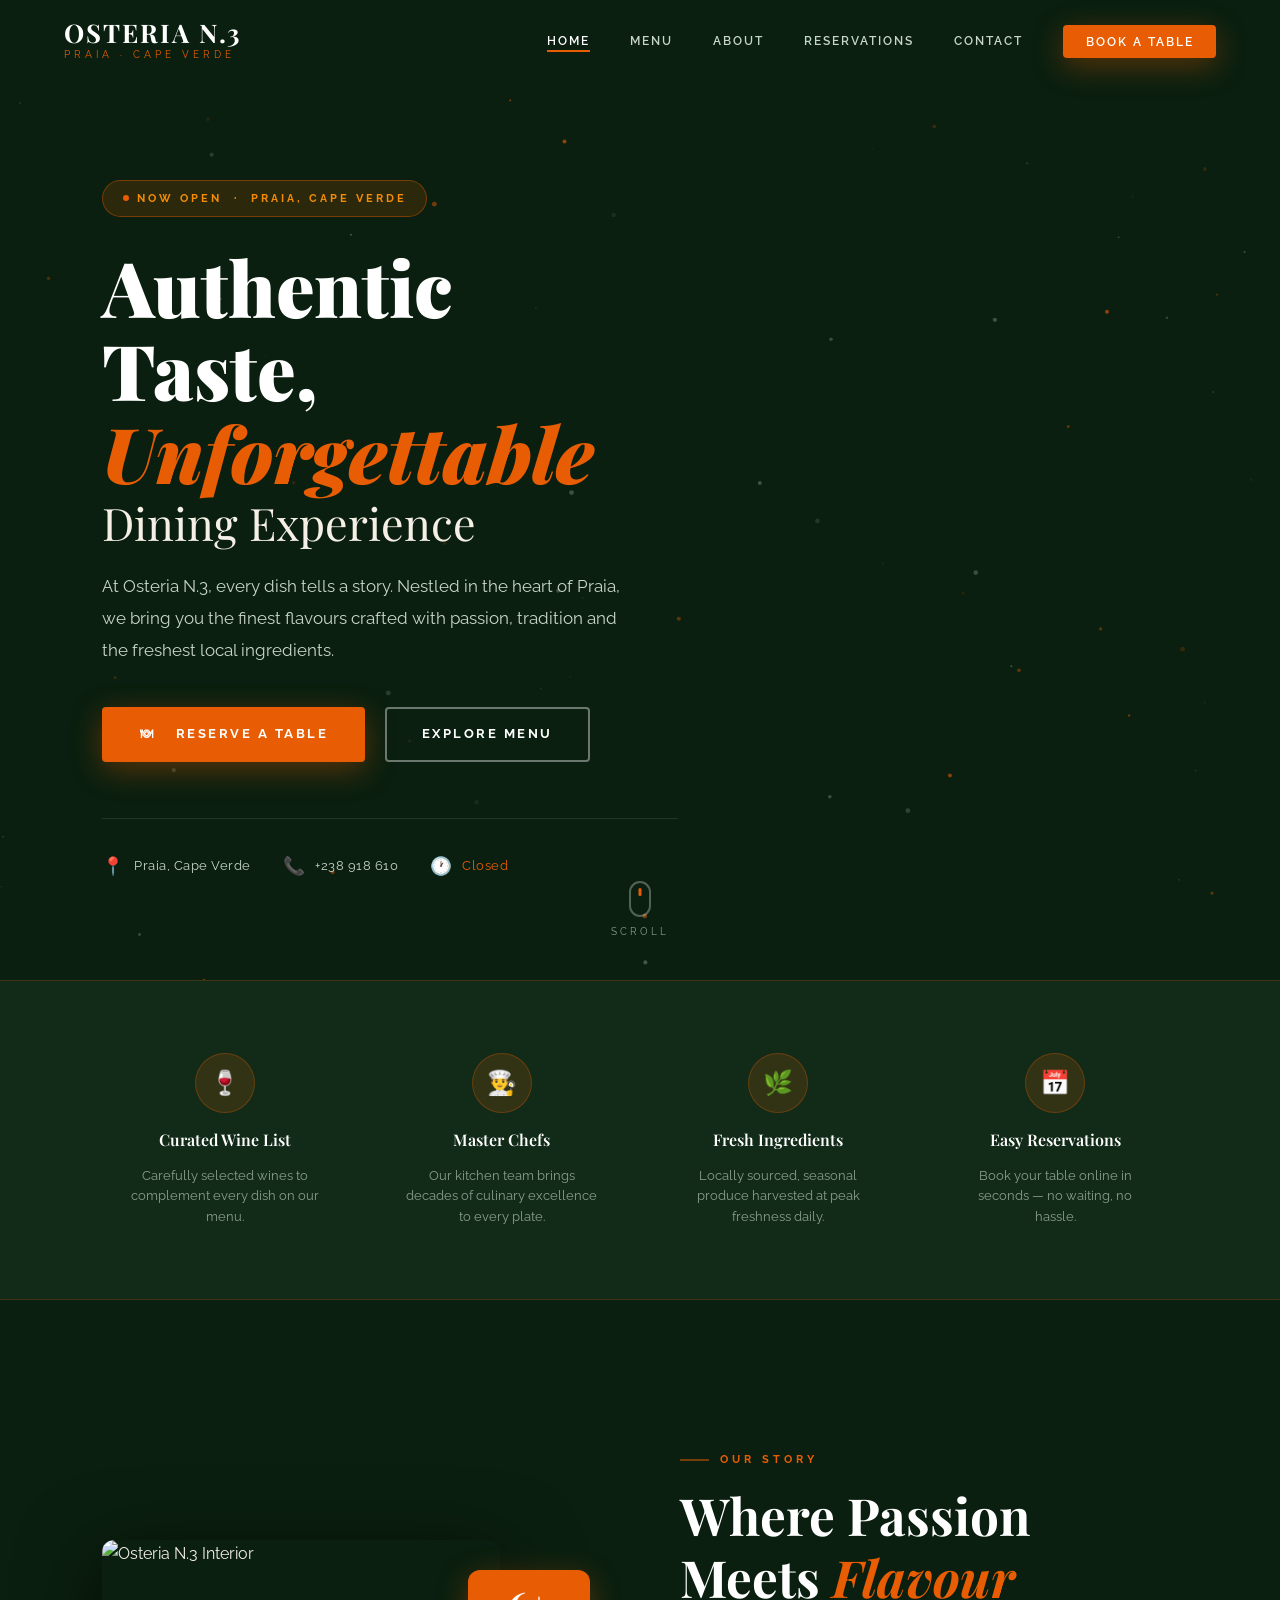
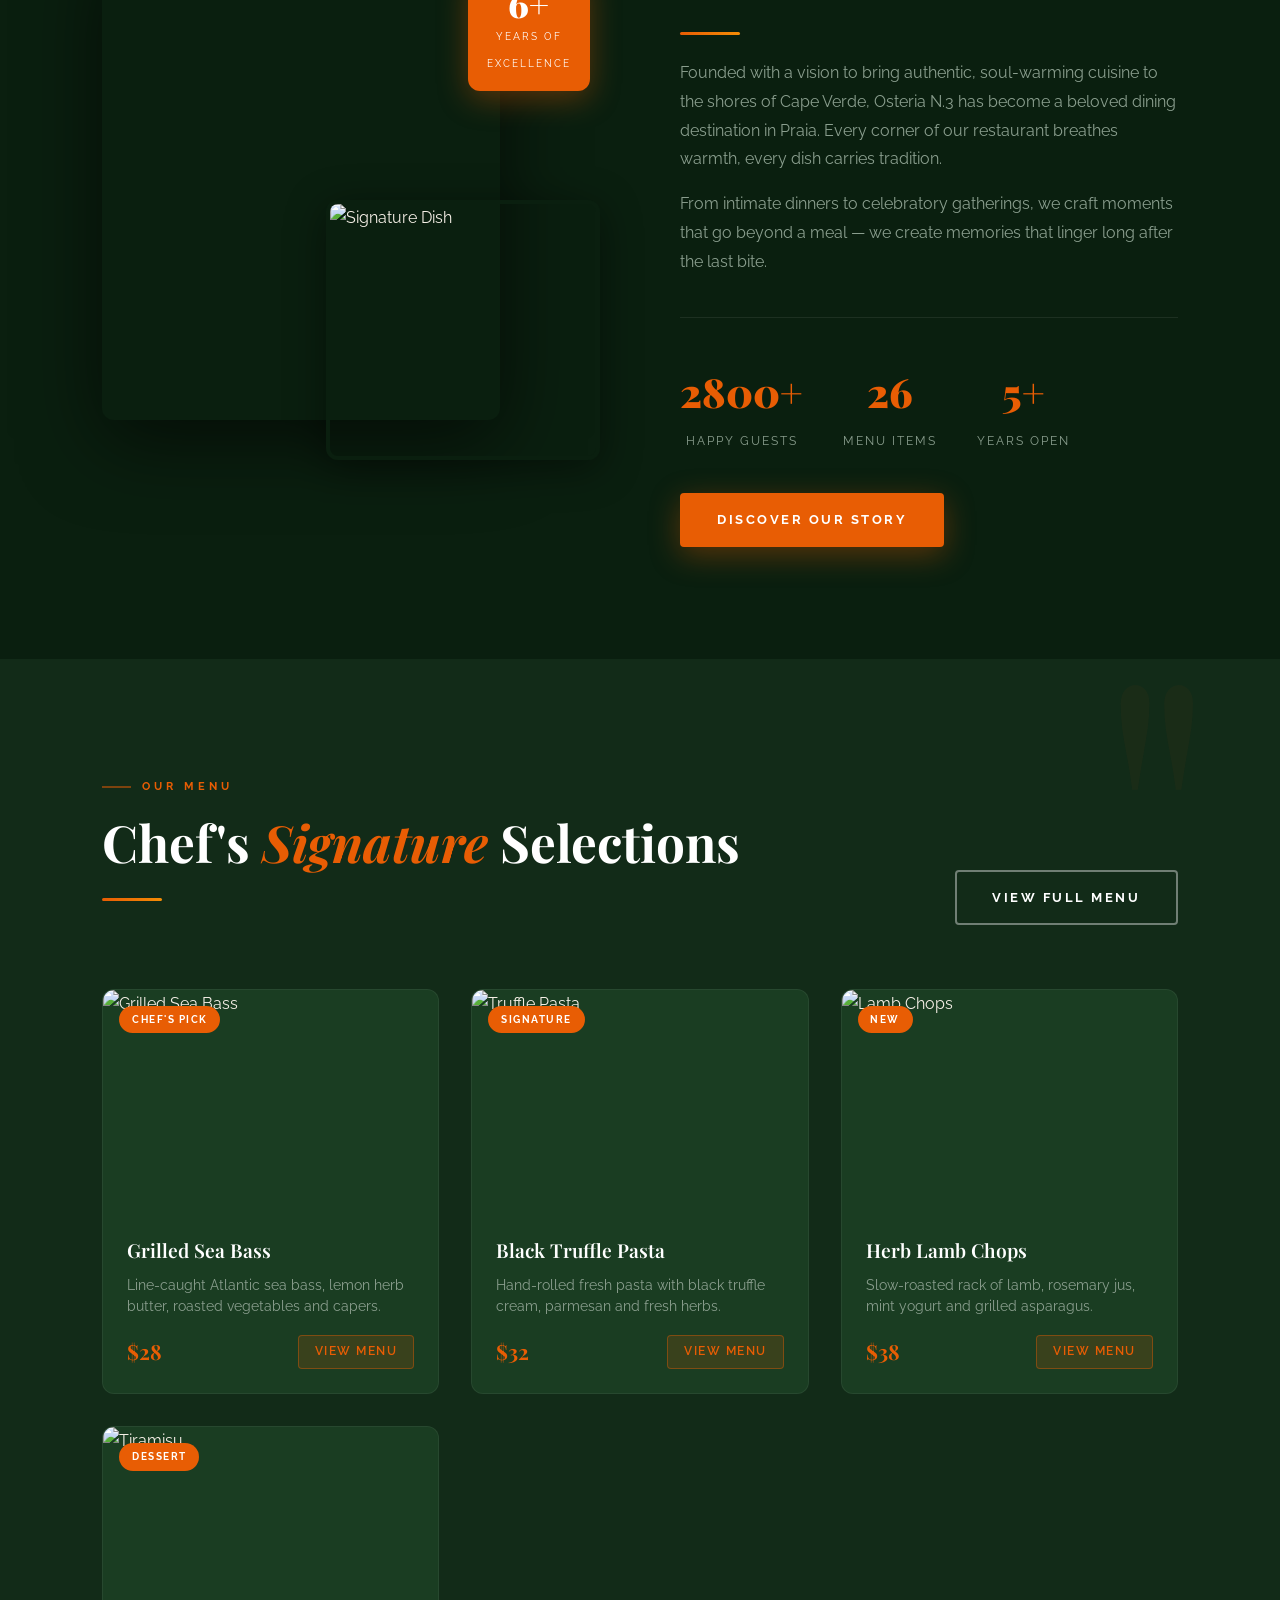
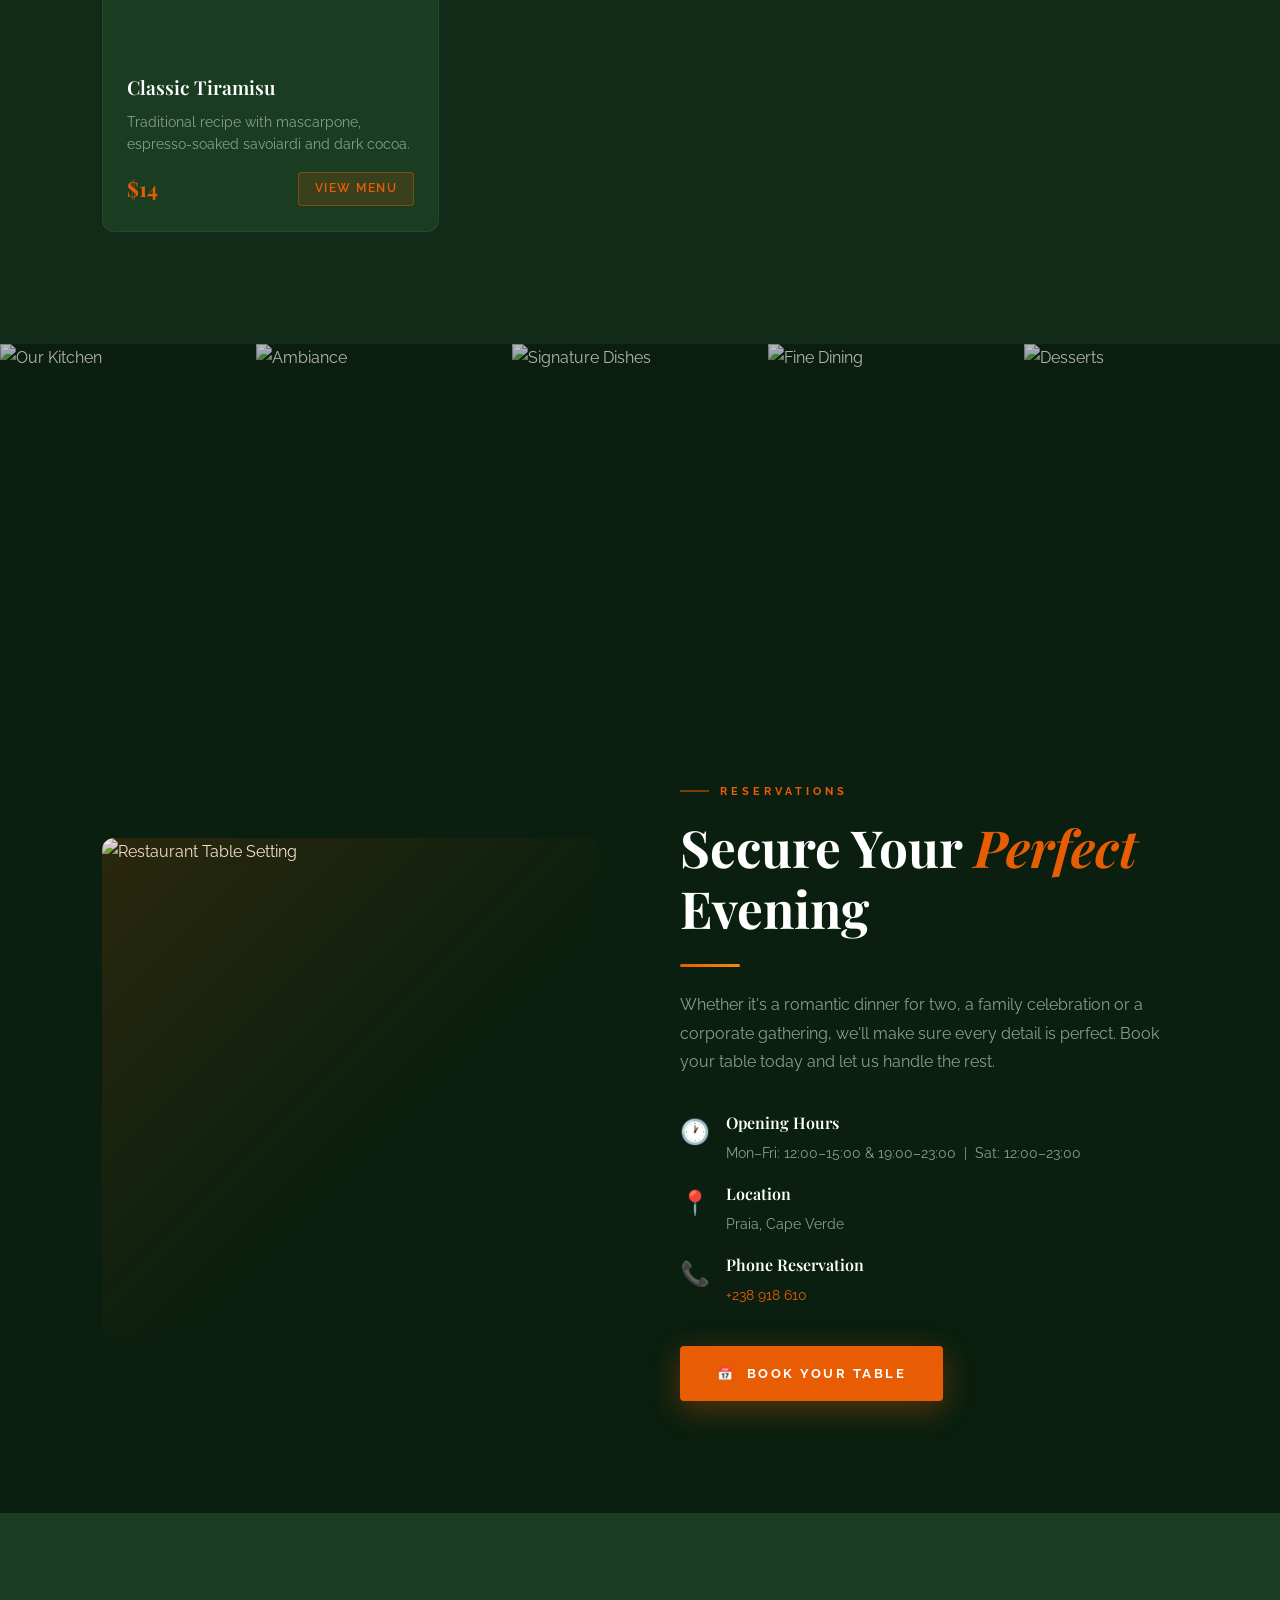
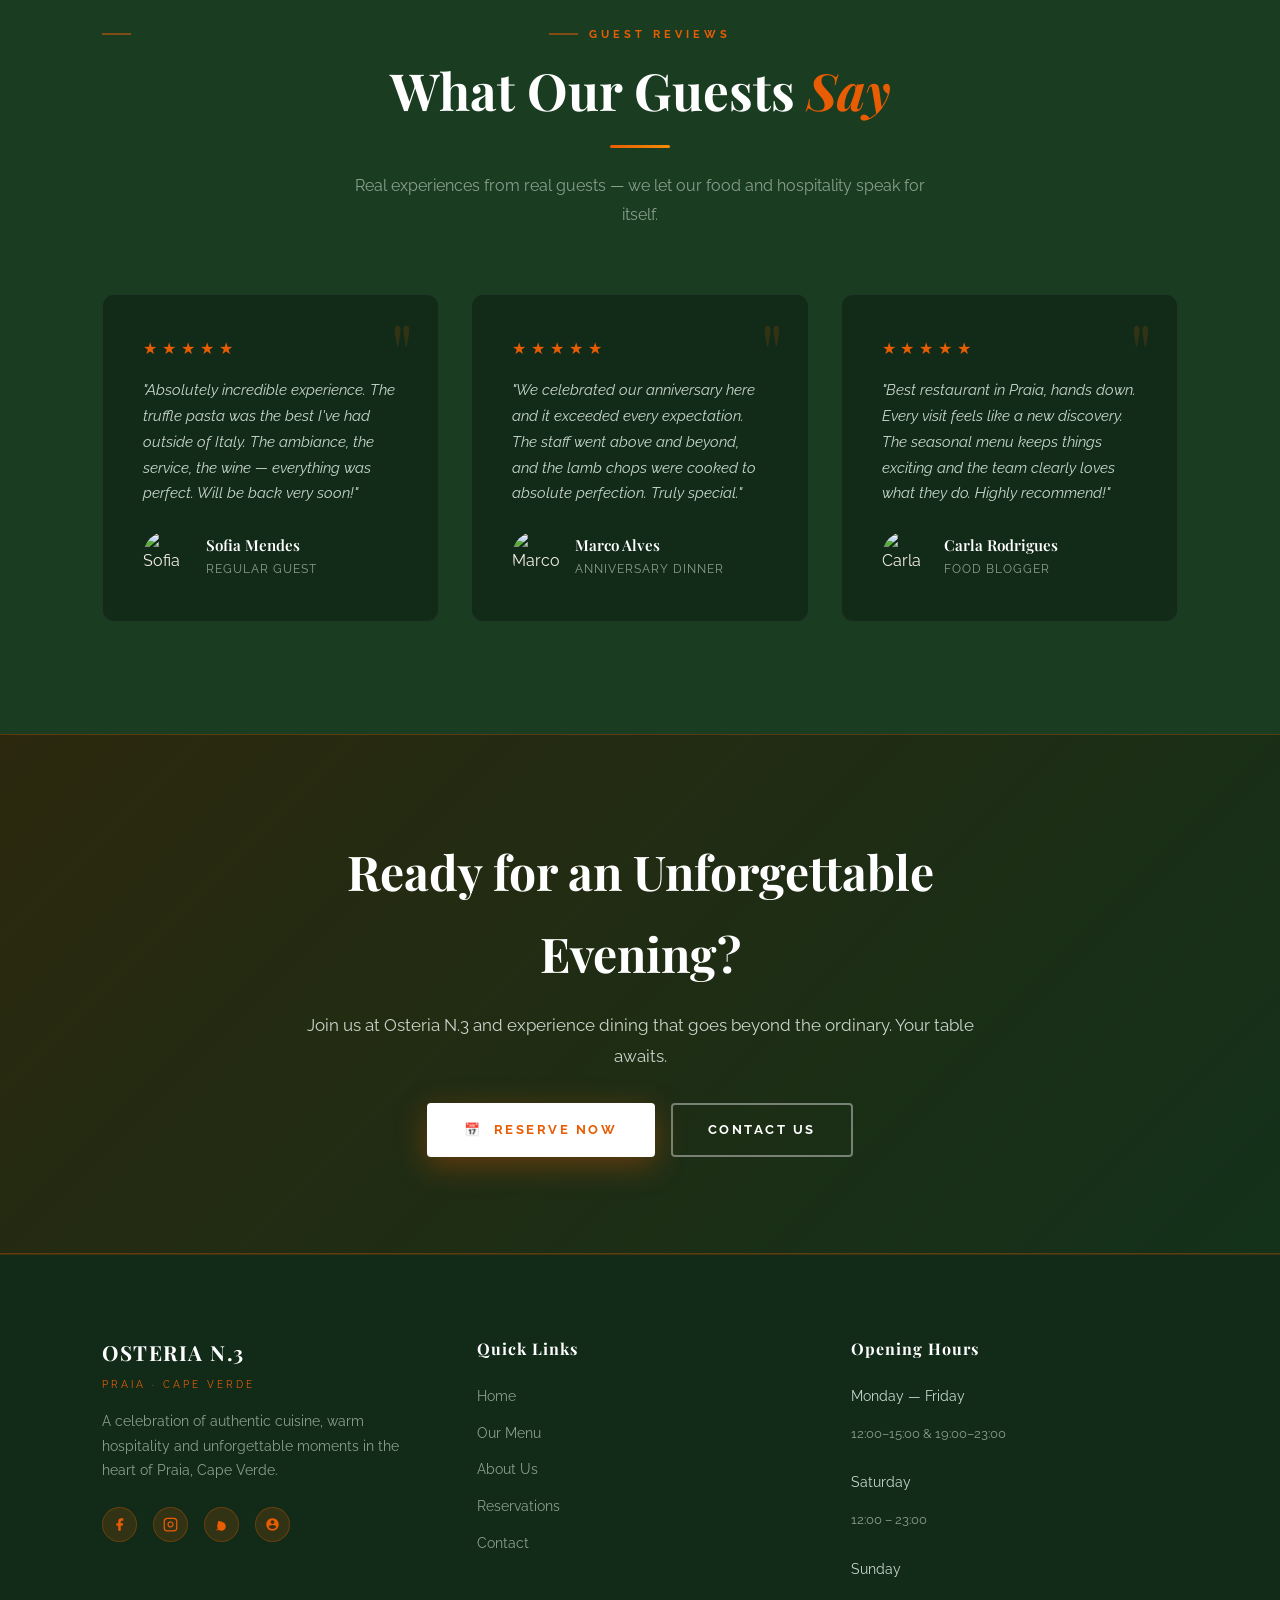
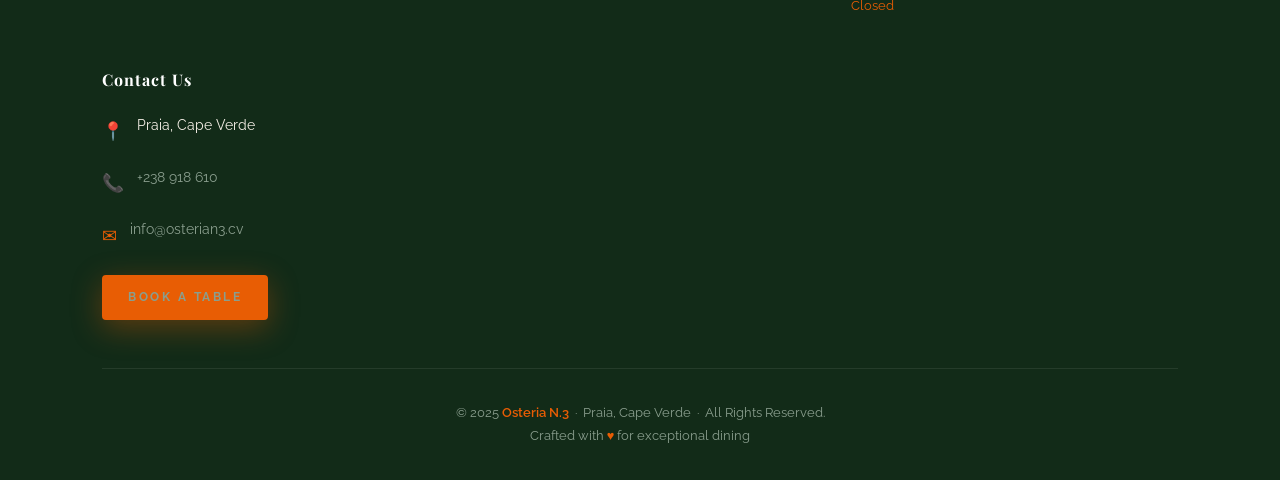
==== commit f9a9144b: "Add stylesheet link to index.html" ====
--- a/index.html
+++ b/index.html
@@ -1,6 +1,7 @@
 <!DOCTYPE html>
 <html lang="en">
 <head>
+  <link rel="stylesheet" href="./style.css">
   <meta charset="UTF-8" />
   <meta name="viewport" content="width=device-width, initial-scale=1.0" />
   <meta name="description" content="Osteria N.3 — Premium Italian dining in Praia, Cape Verde. Experience authentic flavours, warm ambiance and unforgettable cuisine." />
--- a/style.css
+++ b/style.css
@@ -66,6 +66,125 @@
 ::selection { background: var(--orange); color: var(--white); }
 
 /* ============================================================
+   LOADER
+   ============================================================ */
+.loader {
+  position: fixed;
+  top: 0; left: 0;
+  width: 100%; height: 100vh;
+  background: var(--green-dark);
+  z-index: 9999;
+  display: flex;
+  flex-direction: column;
+  align-items: center;
+  justify-content: center;
+  opacity: 1;
+  visibility: visible;
+  transition: opacity 0.5s ease, visibility 0.5s ease;
+}
+
+.loader.hidden {
+  opacity: 0;
+  visibility: hidden;
+  pointer-events: none;
+}
+
+.loader-logo {
+  font-family: var(--font-display);
+  font-size: 2.5rem;
+  font-weight: 900;
+  color: var(--white);
+  letter-spacing: 3px;
+  margin-bottom: 0.5rem;
+}
+
+.loader-subtitle {
+  font-size: 0.65rem;
+  letter-spacing: 4px;
+  color: var(--orange);
+  text-transform: uppercase;
+  margin-top: -0.5rem;
+  margin-bottom: 1rem;
+}
+
+.loader-bar {
+  width: 150px;
+  height: 2px;
+  background: rgba(255,255,255,0.1);
+  border-radius: 2px;
+  overflow: hidden;
+}
+
+.loader-bar-fill {
+  height: 100%;
+  background: linear-gradient(90deg, var(--orange), var(--orange-light));
+  width: 30%;
+  animation: loaderProgress 1.5s ease-in-out infinite;
+}
+
+@keyframes loaderProgress {
+  0% { width: 10%; }
+  50% { width: 70%; }
+  100% { width: 90%; }
+}
+
+/* ============================================================
+   MENU CARD IMAGE WRAPPER
+   ============================================================ */
+.menu-card-img-wrapper {
+  overflow: hidden;
+  position: relative;
+}
+
+/* ============================================================
+   RESERVATION DETAILS
+   ============================================================ */
+.res-details {
+  margin-top: 2rem;
+  display: flex;
+  flex-direction: column;
+  gap: 1rem;
+}
+
+.res-detail {
+  display: flex;
+  align-items: flex-start;
+  gap: 1rem;
+}
+
+.res-detail .icon {
+  font-size: 1.5rem;
+  color: var(--orange);
+  flex-shrink: 0;
+  margin-top: 0.2rem;
+}
+
+.res-detail h4 {
+  font-family: var(--font-display);
+  font-size: 1rem;
+  font-weight: 600;
+  color: var(--white);
+  margin-bottom: 0.3rem;
+}
+
+.res-detail p {
+  font-size: 0.9rem;
+  color: var(--text-muted);
+  line-height: 1.6;
+}
+
+/* ============================================================
+   CTA BANNER BUTTONS
+   ============================================================ */
+.cta-banner-buttons {
+  display: flex;
+  gap: 1rem;
+  justify-content: center;
+  flex-wrap: wrap;
+  margin-top: 2rem;
+}
+
+/* ============================================================
    NAVIGATION
    ============================================================ */
 .navbar {
@@ -310,6 +429,79 @@
 }
 
 /* ============================================================
+   ANIMATIONS - CRITICAL FOR VISIBILITY
+   ============================================================ */
+@keyframes fadeUp {
+  0% {
+    opacity: 0;
+    transform: translateY(30px);
+  }
+  100% {
+    opacity: 1;
+    transform: translateY(0);
+  }
+}
+
+@keyframes fadeIn {
+  0% {
+    opacity: 0;
+  }
+  100% {
+    opacity: 1;
+  }
+}
+
+@keyframes slideInLeft {
+  0% {
+    opacity: 0;
+    transform: translateX(-50px);
+  }
+  100% {
+    opacity: 1;
+    transform: translateX(0);
+  }
+}
+
+@keyframes slideInRight {
+  0% {
+    opacity: 0;
+    transform: translateX(50px);
+  }
+  100% {
+    opacity: 1;
+    transform: translateX(0);
+  }
+}
+
+/* Scroll Reveal States */
+.reveal, .reveal-left, .reveal-right, .stagger > * {
+  opacity: 0;
+}
+
+.reveal.visible {
+  animation: fadeUp 0.6s ease forwards;
+}
+
+.reveal-left.visible {
+  animation: slideInLeft 0.6s ease forwards;
+}
+
+.reveal-right.visible {
+  animation: slideInRight 0.6s ease forwards;
+}
+
+.stagger > * {
+  animation: fadeUp 0.6s ease forwards;
+}
+
+.stagger > *:nth-child(1) { animation-delay: 0s; }
+.stagger > *:nth-child(2) { animation-delay: 0.1s; }
+.stagger > *:nth-child(3) { animation-delay: 0.2s; }
+.stagger > *:nth-child(4) { animation-delay: 0.3s; }
+.stagger > *:nth-child(5) { animation-delay: 0.4s; }
+.stagger > *:nth-child(6) { animation-delay: 0.5s; }
+
+/* ============================================================
    SECTION COMMONS
    ============================================================ */
 .section-tag {
@@ -375,6 +567,7 @@
   display: flex;
   align-items: center;
   overflow: hidden;
+  margin-top: 80px;
 }
 
 .hero-bg {
@@ -386,35 +579,32 @@
   background-repeat: no-repeat;
   transform: scale(1.08);
   transition: transform 8s ease;
+  top: -80px;
 }
 
 /* Page hero backgrounds */
-.page-hero-bg.menu-bg {
-  background-image: url('https://images.unsplash.com/photo-1555396273-367ea4eb4db5?w=1920&q=80');
+.page-hero-bg {
+  position: absolute;
+  inset: 0;
   background-position: center;
   background-size: cover;
   background-repeat: no-repeat;
 }
 
+.page-hero-bg.menu-bg {
+  background-image: url('https://images.unsplash.com/photo-1555396273-367ea4eb4db5?w=1920&q=80');
+}
+
 .page-hero-bg.reservation-bg {
   background-image: url('https://images.unsplash.com/photo-1424847651672-bf20a4b0982b?w=1920&q=80');
-  background-position: center;
-  background-size: cover;
-  background-repeat: no-repeat;
 }
 
 .page-hero-bg.about-bg {
   background-image: url('https://images.unsplash.com/photo-1550966871-3ed3cdb5ed0c?w=1920&q=80');
-  background-position: center;
-  background-size: cover;
-  background-repeat: no-repeat;
 }
 
 .page-hero-bg.contact-bg {
   background-image: url('https://images.unsplash.com/photo-1559329007-40df8a9345d8?w=1920&q=80');
-  background-position: center;
-  background-size: cover;
-  background-repeat: no-repeat;
 }
 
 .hero-bg.loaded { transform: scale(1); }
@@ -998,20 +1188,20 @@
 
 .stars {
   display: flex;
-  gap: 3px;
+  gap: 0.3rem;
   margin-bottom: 1rem;
 }
 
 .stars span {
+  font-size: 1rem;
   color: var(--orange);
-  font-size: 0.9rem;
 }
 
 .testimonial-card p {
-  font-size: 0.92rem;
+  font-size: 0.95rem;
   color: var(--text-light);
-  line-height: 1.8;
   margin-bottom: 1.5rem;
+  line-height: 1.7;
   font-style: italic;
 }
 
@@ -1022,21 +1212,24 @@
 }
 
 .author-avatar {
-  width: 44px; height: 44px;
+  width: 50px; height: 50px;
   border-radius: 50%;
   object-fit: cover;
-  border: 2px solid var(--orange);
-}
+}
+
+.author-info { flex: 1; }
 
 .author-info .name {
-  font-size: 0.9rem;
+  font-family: var(--font-display);
+  font-size: 0.95rem;
+  color: var(--white);
   font-weight: 600;
-  color: var(--white);
 }
 
 .author-info .role {
-  font-size: 0.72rem;
+  font-size: 0.75rem;
   color: var(--text-muted);
+  text-transform: uppercase;
   letter-spacing: 1px;
 }
 
@@ -1044,60 +1237,34 @@
    CTA BANNER
    ============================================================ */
 .cta-banner {
-  padding: 6rem 8%;
   background: linear-gradient(
     135deg,
-    var(--orange) 0%,
-    #c44d03 50%,
-    var(--orange) 100%
+    rgba(232, 93, 4, 0.15) 0%,
+    rgba(26, 61, 34, 0.6) 100%
   );
-  background-size: 200% 200%;
-  animation: gradient-shift 8s ease infinite;
+  padding: 6rem 8%;
   text-align: center;
-  position: relative;
-  overflow: hidden;
-}
-
-.cta-banner::before {
-  content: '';
-  position: absolute;
-  inset: 0;
-  background: url('https://images.unsplash.com/photo-1517248135467-4c7edcad34c4?w=1920&q=60') center/cover no-repeat;
-  opacity: 0.08;
-}
-
-.cta-banner-content { position: relative; z-index: 1; }
+  border-top: 1px solid rgba(232, 93, 4, 0.3);
+  border-bottom: 1px solid rgba(232, 93, 4, 0.3);
+}
+
+.cta-banner-content {
+  max-width: 700px;
+  margin: 0 auto;
+}
 
 .cta-banner h2 {
   font-family: var(--font-display);
-  font-size: clamp(2rem, 4vw, 3.5rem);
-  font-weight: 900;
+  font-size: clamp(2rem, 5vw, 3rem);
   color: var(--white);
   margin-bottom: 1rem;
 }
 
 .cta-banner p {
-  font-size: 1.1rem;
-  color: rgba(255,255,255,0.85);
-  margin-bottom: 2.5rem;
-  max-width: 500px;
-  margin-left: auto;
-  margin-right: auto;
-}
-
-.cta-banner .btn-outline {
-  border-color: rgba(255,255,255,0.7);
-  color: var(--white);
-}
-
-.cta-banner .btn-outline:hover {
-  background: rgba(255,255,255,0.15);
-  border-color: var(--white);
-}
-
-@keyframes gradient-shift {
-  0%,100% { background-position: 0% 50%; }
-  50%      { background-position: 100% 50%; }
+  font-size: 1.05rem;
+  color: var(--text-light);
+  margin-bottom: 2rem;
+  line-height: 1.8;
 }
 
 /* ============================================================
@@ -1105,923 +1272,303 @@
    ============================================================ */
 footer {
   background: var(--green-deep);
+  padding: 5rem 8% 2rem;
   border-top: 1px solid rgba(232, 93, 4, 0.2);
-  padding: 5rem 8% 2.5rem;
 }
 
 .footer-grid {
   display: grid;
-  grid-template-columns: 2fr 1fr 1fr 1.5fr;
-  gap: 3.5rem;
-  padding-bottom: 3rem;
-  border-bottom: 1px solid rgba(255,255,255,0.07);
-}
-
-.footer-brand .logo-main {
-  font-family: var(--font-display);
-  font-size: 1.8rem;
-  font-weight: 700;
-  color: var(--white);
-  display: block;
-  margin-bottom: 0.2rem;
-}
-
-.footer-brand .logo-sub {
-  font-size: 0.65rem;
-  letter-spacing: 4px;
-  color: var(--orange);
-  text-transform: uppercase;
-  display: block;
-  margin-bottom: 1.2rem;
+  grid-template-columns: repeat(auto-fit, minmax(250px, 1fr));
+  gap: 3rem;
+  margin-bottom: 3rem;
 }
 
 .footer-brand p {
-  font-size: 0.88rem;
-  color: var(--text-muted);
-  line-height: 1.8;
-  max-width: 280px;
-}
-
-.footer-social {
-  display: flex;
-  gap: 0.8rem;
-  margin-top: 1.5rem;
-}
-
-.social-link {
-  width: 38px; height: 38px;
-  border: 1px solid rgba(255,255,255,0.12);
-  border-radius: 50%;
-  display: flex;
-  align-items: center;
-  justify-content: center;
   font-size: 0.9rem;
   color: var(--text-muted);
-  transition: var(--transition-fast);
+  line-height: 1.7;
+  margin: 1rem 0 1.5rem;
+}
+
+.logo-main {
+  font-family: var(--font-display);
+  font-size: 1.3rem;
+  font-weight: 700;
+  color: var(--white);
+  letter-spacing: 1.5px;
+  display: block;
+}
+
+.logo-sub {
+  font-family: var(--font-body);
+  font-size: 0.65rem;
+  letter-spacing: 3px;
+  color: var(--orange);
+  text-transform: uppercase;
+  display: block;
+  margin-top: 0.3rem;
+}
+
+.footer-social {
+  display: flex;
+  gap: 1rem;
+  margin-top: 1.5rem;
+}
+
+.social-link {
+  width: 35px;
+  height: 35px;
+  background: rgba(232, 93, 4, 0.15);
+  border: 1px solid rgba(232, 93, 4, 0.3);
+  border-radius: 50%;
+  display: flex;
+  align-items: center;
+  justify-content: center;
+  color: var(--orange);
+  transition: var(--transition);
 }
 
 .social-link:hover {
+  background: var(--orange);
+  color: var(--white);
   border-color: var(--orange);
+}
+
+.footer-col h4 {
+  font-family: var(--font-display);
+  font-size: 1rem;
+  color: var(--white);
+  margin-bottom: 1.2rem;
+  letter-spacing: 1px;
+}
+
+.footer-col ul {
+  display: flex;
+  flex-direction: column;
+  gap: 0.6rem;
+}
+
+.footer-col a {
+  font-size: 0.85rem;
+  color: var(--text-muted);
+  transition: color 0.3s ease;
+}
+
+.footer-col a:hover {
   color: var(--orange);
-  background: var(--orange-glow);
-}
-
-.footer-col h4 {
-  font-family: var(--font-body);
-  font-size: 0.72rem;
-  font-weight: 700;
-  letter-spacing: 3px;
-  text-transform: uppercase;
-  color: var(--orange);
-  margin-bottom: 1.5rem;
-}
-
-.footer-col ul li {
-  margin-bottom: 0.7rem;
-}
-
-.footer-col ul li a {
-  font-size: 0.88rem;
-  color: var(--text-muted);
-  transition: color 0.2s ease;
-}
-
-.footer-col ul li a:hover { color: var(--white); }
+}
 
 .footer-contact-item {
   display: flex;
   align-items: flex-start;
-  gap: 0.7rem;
-  margin-bottom: 0.9rem;
+  gap: 0.8rem;
+  margin-bottom: 1.2rem;
+  font-size: 0.9rem;
 }
 
 .footer-contact-item .icon {
   color: var(--orange);
-  font-size: 0.9rem;
-  margin-top: 0.15rem;
+  font-size: 1.1rem;
   flex-shrink: 0;
-}
-
-.footer-contact-item span {
-  font-size: 0.85rem;
-  color: var(--text-muted);
-  line-height: 1.5;
+  margin-top: 0.2rem;
 }
 
 .footer-bottom {
-  display: flex;
-  align-items: center;
-  justify-content: space-between;
-  padding-top: 2.5rem;
-  flex-wrap: wrap;
-  gap: 1rem;
+  border-top: 1px solid rgba(255,255,255,0.08);
+  padding-top: 2rem;
+  text-align: center;
 }
 
 .footer-bottom p {
   font-size: 0.8rem;
   color: var(--text-muted);
+  line-height: 1.8;
 }
 
 .footer-bottom span {
   color: var(--orange);
-}
-
-/* ============================================================
-   PAGE HERO (inner pages)
-   ============================================================ */
-.page-hero {
-  height: 50vh;
-  min-height: 380px;
-  position: relative;
-  display: flex;
-  align-items: center;
-  justify-content: center;
-  text-align: center;
-  overflow: hidden;
-}
-
-.page-hero-bg {
-  position: absolute;
-  inset: 0;
-  background: center/cover no-repeat;
-}
-
-.page-hero-overlay {
-  position: absolute;
-  inset: 0;
-  background: linear-gradient(
-    to bottom,
-    rgba(10,31,15,0.7) 0%,
-    rgba(10,31,15,0.85) 100%
-  );
-}
-
-.page-hero-content {
-  position: relative;
-  z-index: 1;
-}
-
-.page-hero-content h1 {
-  font-family: var(--font-display);
-  font-size: clamp(2.5rem, 5vw, 4.5rem);
-  font-weight: 900;
-  color: var(--white);
-  margin-bottom: 0.8rem;
-}
-
-.breadcrumb {
-  display: flex;
-  align-items: center;
-  justify-content: center;
-  gap: 0.5rem;
-  font-size: 0.8rem;
-  color: var(--text-muted);
-}
-
-.breadcrumb a { color: var(--orange); }
-.breadcrumb span { color: var(--text-muted); }
-
-/* ============================================================
-   MENU PAGE
-   ============================================================ */
-.menu-page { padding: 5rem 8%; }
-
-.menu-filter {
-  display: flex;
-  align-items: center;
-  justify-content: center;
-  gap: 1rem;
-  margin-bottom: 4rem;
-  flex-wrap: wrap;
-}
-
-.filter-btn {
-  padding: 0.6rem 1.5rem;
-  border-radius: 50px;
-  font-size: 0.78rem;
   font-weight: 600;
-  letter-spacing: 1.5px;
-  text-transform: uppercase;
-  border: 2px solid rgba(255,255,255,0.12);
-  color: var(--text-muted);
-  transition: var(--transition-fast);
-  background: transparent;
-  cursor: pointer;
-}
-
-.filter-btn:hover,
-.filter-btn.active {
-  border-color: var(--orange);
-  color: var(--orange);
-  background: var(--orange-glow);
-}
-
-.menu-category {
-  margin-bottom: 5rem;
-}
-
-.menu-category-header {
-  display: flex;
-  align-items: center;
-  gap: 1.5rem;
-  margin-bottom: 2.5rem;
-}
-
-.menu-category-header h2 {
-  font-family: var(--font-display);
-  font-size: 1.8rem;
-  font-weight: 700;
-  color: var(--white);
-  white-space: nowrap;
-}
-
-.menu-category-header .line {
-  flex: 1;
-  height: 1px;
-  background: rgba(255,255,255,0.1);
-}
-
-.menu-items {
-  display: grid;
-  grid-template-columns: repeat(auto-fit, minmax(340px, 1fr));
-  gap: 1.5rem;
-}
-
-.menu-item {
-  background: var(--green-deep);
-  border: 1px solid rgba(255,255,255,0.06);
-  border-radius: var(--radius-lg);
-  overflow: hidden;
-  display: flex;
-  transition: var(--transition);
-}
-
-.menu-item:hover {
-  border-color: rgba(232, 93, 4, 0.25);
-  transform: translateX(5px);
-  box-shadow: var(--shadow-sm);
-}
-
-.menu-item-img {
-  width: 120px;
-  flex-shrink: 0;
-  object-fit: cover;
-}
-
-.menu-item-info {
-  padding: 1.2rem;
-  flex: 1;
-}
-
-.menu-item-info h3 {
-  font-family: var(--font-display);
-  font-size: 1.05rem;
-  font-weight: 600;
-  color: var(--white);
-  margin-bottom: 0.4rem;
-}
-
-.menu-item-info p {
-  font-size: 0.8rem;
-  color: var(--text-muted);
-  line-height: 1.5;
-  margin-bottom: 0.8rem;
-}
-
-.menu-item-footer {
-  display: flex;
-  align-items: center;
-  justify-content: space-between;
-}
-
-.price {
-  font-family: var(--font-display);
-  font-size: 1.1rem;
-  font-weight: 700;
-  color: var(--orange);
-}
-
-.badge-new, .badge-chef {
-  font-size: 0.62rem;
-  font-weight: 700;
-  letter-spacing: 1px;
-  text-transform: uppercase;
-  padding: 0.25rem 0.6rem;
-  border-radius: 50px;
-}
-
-.badge-new {
-  background: rgba(232, 93, 4, 0.15);
-  color: var(--orange);
-  border: 1px solid rgba(232, 93, 4, 0.3);
-}
-
-.badge-chef {
-  background: rgba(201, 168, 76, 0.15);
-  color: var(--gold);
-  border: 1px solid rgba(201, 168, 76, 0.3);
-}
-
-/* ============================================================
-   RESERVATION PAGE
-   ============================================================ */
-.reservation-page {
-  padding: 5rem 8%;
-  display: grid;
-  grid-template-columns: 1fr 1.2fr;
-  gap: 5rem;
-  align-items: start;
-}
-
-.reservation-info h2 {
-  font-family: var(--font-display);
-  font-size: 2.2rem;
-  font-weight: 700;
-  color: var(--white);
-  margin-bottom: 1.2rem;
-}
-
-.reservation-info p {
-  font-size: 0.92rem;
-  color: var(--text-muted);
-  line-height: 1.8;
-  margin-bottom: 2rem;
-}
-
-.res-detail {
-  display: flex;
-  align-items: flex-start;
-  gap: 1rem;
-  margin-bottom: 1.5rem;
-  padding: 1.2rem;
-  background: var(--green-deep);
-  border-radius: var(--radius-lg);
-  border: 1px solid rgba(255,255,255,0.06);
-}
-
-.res-detail .icon {
-  color: var(--orange);
-  font-size: 1.3rem;
-  margin-top: 0.1rem;
-  flex-shrink: 0;
-}
-
-.res-detail h4 {
-  font-size: 0.85rem;
-  font-weight: 600;
-  color: var(--white);
-  margin-bottom: 0.2rem;
-}
-
-.res-detail p {
-  font-size: 0.8rem;
-  color: var(--text-muted);
-  margin: 0;
-}
-
-.reservation-form-wrap {
-  background: var(--green-deep);
-  border: 1px solid rgba(232, 93, 4, 0.15);
-  border-radius: var(--radius-lg);
-  padding: 3rem;
-}
-
-.reservation-form-wrap h3 {
-  font-family: var(--font-display);
-  font-size: 1.6rem;
-  font-weight: 700;
-  color: var(--white);
-  margin-bottom: 0.5rem;
-}
-
-.reservation-form-wrap > p {
-  font-size: 0.85rem;
-  color: var(--text-muted);
-  margin-bottom: 2rem;
-}
-
+}
+
+/* ============================================================
+   FORM STYLES
+   ============================================================ */
 .form-group {
   margin-bottom: 1.5rem;
 }
 
 .form-group label {
   display: block;
-  font-size: 0.72rem;
-  font-weight: 700;
+  font-size: 0.8rem;
+  font-weight: 600;
   letter-spacing: 2px;
   text-transform: uppercase;
-  color: var(--text-muted);
-  margin-bottom: 0.6rem;
+  color: var(--text-light);
+  margin-bottom: 0.5rem;
 }
 
 .form-group input,
-.form-group select,
-.form-group textarea {
+.form-group textarea,
+.form-group select {
   width: 100%;
-  background: var(--green-mid);
+  padding: 0.9rem 1rem;
+  background: rgba(255,255,255,0.05);
   border: 1px solid rgba(255,255,255,0.1);
   border-radius: var(--radius);
-  padding: 0.85rem 1.1rem;
+  color: var(--white);
   font-family: var(--font-body);
   font-size: 0.9rem;
-  color: var(--white);
-  transition: border-color 0.3s ease;
+  transition: var(--transition);
+}
+
+.form-group input:focus,
+.form-group textarea:focus,
+.form-group select:focus {
   outline: none;
-  -webkit-appearance: none;
-}
-
-.form-group select {
-  cursor: pointer;
-  background-image: url("data:image/svg+xml,%3Csvg xmlns='http://www.w3.org/2000/svg' width='12' height='8' viewBox='0 0 12 8'%3E%3Cpath d='M1 1l5 5 5-5' stroke='%23e85d04' stroke-width='2' fill='none'/%3E%3C/svg%3E");
-  background-repeat: no-repeat;
-  background-position: right 1rem center;
-  padding-right: 2.5rem;
-}
-
-.form-group select option {
-  background: var(--green-mid);
-  color: var(--white);
-}
-
-.form-group input:focus,
-.form-group select:focus,
-.form-group textarea:focus {
+  background: rgba(255,255,255,0.08);
   border-color: var(--orange);
-  box-shadow: 0 0 0 3px rgba(232, 93, 4, 0.12);
-}
-
-.form-group input::placeholder,
-.form-group textarea::placeholder { color: var(--text-muted); }
+  box-shadow: 0 0 0 3px rgba(232, 93, 4, 0.1);
+}
 
 .form-group textarea {
   resize: vertical;
-  min-height: 100px;
-}
-
-.form-row {
-  display: grid;
-  grid-template-columns: 1fr 1fr;
-  gap: 1rem;
-}
-
-.form-submit {
-  width: 100%;
-  padding: 1rem;
-  background: var(--orange);
-  color: var(--white);
-  border: none;
-  border-radius: var(--radius);
-  font-family: var(--font-body);
-  font-size: 0.85rem;
-  font-weight: 700;
-  letter-spacing: 2.5px;
-  text-transform: uppercase;
-  cursor: pointer;
-  transition: var(--transition);
-  margin-top: 0.5rem;
-  box-shadow: var(--shadow-orange);
-}
-
-.form-submit:hover {
-  background: var(--orange-light);
-  transform: translateY(-2px);
-  box-shadow: 0 12px 35px rgba(232, 93, 4, 0.45);
-}
-
-/* ============================================================
-   ABOUT PAGE
-   ============================================================ */
-.about-page { padding: 5rem 8%; }
-
-.about-story {
-  display: grid;
-  grid-template-columns: 1fr 1fr;
-  gap: 5rem;
-  align-items: center;
-  margin-bottom: 7rem;
-}
-
-.about-story-img {
-  width: 100%;
-  height: 550px;
-  object-fit: cover;
-  border-radius: var(--radius-lg);
-  box-shadow: var(--shadow-lg);
-}
-
-.team-section {
+  min-height: 120px;
+}
+
+.form-success {
   text-align: center;
-  margin-bottom: 7rem;
-}
-
-.team-grid {
-  display: grid;
-  grid-template-columns: repeat(auto-fit, minmax(220px, 1fr));
-  gap: 2rem;
-  margin-top: 3.5rem;
-}
-
-.team-card {
-  background: var(--green-deep);
-  border: 1px solid rgba(255,255,255,0.06);
-  border-radius: var(--radius-lg);
-  overflow: hidden;
-  transition: var(--transition);
-  text-align: center;
-}
-
-.team-card:hover {
-  transform: translateY(-8px);
-  border-color: rgba(232, 93, 4, 0.3);
-  box-shadow: var(--shadow-md);
-}
-
-.team-card-img {
-  width: 100%;
-  height: 260px;
-  object-fit: cover;
-  object-position: top;
-  filter: grayscale(20%);
-  transition: filter 0.4s ease;
-}
-
-.team-card:hover .team-card-img { filter: grayscale(0%); }
-
-.team-card-info {
-  padding: 1.5rem;
-}
-
-.team-card-info h3 {
-  font-family: var(--font-display);
-  font-size: 1.15rem;
-  font-weight: 600;
-  color: var(--white);
-  margin-bottom: 0.3rem;
-}
-
-.team-card-info .role {
-  font-size: 0.72rem;
-  color: var(--orange);
-  letter-spacing: 2px;
-  text-transform: uppercase;
-  font-weight: 600;
-}
-
-.team-card-info p {
-  font-size: 0.82rem;
-  color: var(--text-muted);
-  margin-top: 0.7rem;
-  line-height: 1.6;
-}
-
-.values-section {
-  padding: 5rem 0;
-  border-top: 1px solid rgba(255,255,255,0.06);
-}
-
-.values-grid {
-  display: grid;
-  grid-template-columns: repeat(auto-fit, minmax(240px, 1fr));
-  gap: 2rem;
-  margin-top: 3.5rem;
-}
-
-.value-card {
-  padding: 2rem;
-  background: var(--green-deep);
-  border-radius: var(--radius-lg);
-  border-left: 3px solid var(--orange);
-  transition: var(--transition);
-}
-
-.value-card:hover {
-  transform: translateX(5px);
-  background: var(--green-mid);
-}
-
-.value-card .icon {
-  font-size: 2rem;
-  margin-bottom: 1rem;
-}
-
-.value-card h3 {
-  font-family: var(--font-display);
-  font-size: 1.15rem;
-  font-weight: 600;
-  color: var(--white);
-  margin-bottom: 0.6rem;
-}
-
-.value-card p {
-  font-size: 0.85rem;
-  color: var(--text-muted);
-  line-height: 1.7;
-}
-
-/* ============================================================
-   CONTACT PAGE
-   ============================================================ */
-.contact-page { padding: 5rem 8%; }
-
-.contact-grid {
-  display: grid;
-  grid-template-columns: 1fr 1.5fr;
-  gap: 5rem;
-  margin-bottom: 5rem;
-}
-
-.contact-cards {
-  display: flex;
-  flex-direction: column;
-  gap: 1.5rem;
-}
-
-.contact-card {
-  background: var(--green-deep);
-  border: 1px solid rgba(255,255,255,0.06);
-  border-radius: var(--radius-lg);
-  padding: 2rem;
-  transition: var(--transition);
-}
-
-.contact-card:hover {
-  border-color: rgba(232, 93, 4, 0.25);
-  transform: translateY(-3px);
-}
-
-.contact-card .icon {
-  font-size: 1.8rem;
-  margin-bottom: 0.8rem;
-}
-
-.contact-card h3 {
-  font-family: var(--font-display);
-  font-size: 1.05rem;
-  font-weight: 600;
-  color: var(--white);
-  margin-bottom: 0.4rem;
-}
-
-.contact-card p, .contact-card a {
-  font-size: 0.88rem;
-  color: var(--text-muted);
-  line-height: 1.6;
-  transition: color 0.2s;
-}
-
-.contact-card a:hover { color: var(--orange); }
-
-.map-wrap {
-  border-radius: var(--radius-lg);
-  overflow: hidden;
-  height: 450px;
-  border: 1px solid rgba(255,255,255,0.06);
-}
-
-.map-wrap iframe {
-  width: 100%;
-  height: 100%;
-  border: 0;
-  filter: grayscale(30%) invert(85%) hue-rotate(145deg);
-}
-
-/* ============================================================
-   ANIMATIONS
-   ============================================================ */
-@keyframes fadeUp {
-  from { opacity: 0; transform: translateY(30px); }
-  to   { opacity: 1; transform: translateY(0); }
-}
-
-@keyframes fadeIn {
-  from { opacity: 0; }
-  to   { opacity: 1; }
-}
-
-@keyframes slideLeft {
-  from { opacity: 0; transform: translateX(40px); }
-  to   { opacity: 1; transform: translateX(0); }
-}
-
-/* Scroll-reveal */
-.reveal {
-  opacity: 0;
-  transform: translateY(40px);
-  transition: opacity 0.8s ease, transform 0.8s ease;
-}
-
-.reveal.visible {
-  opacity: 1;
-  transform: translateY(0);
-}
-
-.reveal-left {
-  opacity: 0;
-  transform: translateX(-40px);
-  transition: opacity 0.8s ease, transform 0.8s ease;
-}
-
-.reveal-left.visible {
-  opacity: 1;
-  transform: translateX(0);
-}
-
-.reveal-right {
-  opacity: 0;
-  transform: translateX(40px);
-  transition: opacity 0.8s ease, transform 0.8s ease;
-}
-
-.reveal-right.visible {
-  opacity: 1;
-  transform: translateX(0);
-}
-
-/* Staggered children */
-.stagger > * {
-  opacity: 0;
-  transform: translateY(30px);
-  transition: opacity 0.6s ease, transform 0.6s ease;
-}
-
-.stagger.visible > *:nth-child(1) { transition-delay: 0.1s; }
-.stagger.visible > *:nth-child(2) { transition-delay: 0.2s; }
-.stagger.visible > *:nth-child(3) { transition-delay: 0.3s; }
-.stagger.visible > *:nth-child(4) { transition-delay: 0.4s; }
-.stagger.visible > *:nth-child(5) { transition-delay: 0.5s; }
-.stagger.visible > * { opacity: 1; transform: translateY(0); }
-
-/* ============================================================
-   LOADING SCREEN
-   ============================================================ */
-.loader {
-  position: fixed;
-  inset: 0;
-  background: var(--green-dark);
-  z-index: 9999;
-  display: flex;
-  flex-direction: column;
-  align-items: center;
-  justify-content: center;
-  gap: 1.5rem;
-  transition: opacity 0.5s ease, visibility 0.5s ease;
-}
-
-.loader.hidden {
-  opacity: 0;
-  visibility: hidden;
-}
-
-.loader-logo {
-  font-family: var(--font-display);
-  font-size: 2.5rem;
-  font-weight: 900;
-  color: var(--white);
-  letter-spacing: 4px;
-}
-
-.loader-bar {
-  width: 200px; height: 2px;
-  background: rgba(255,255,255,0.1);
-  border-radius: 2px;
-  overflow: hidden;
-}
-
-.loader-bar-fill {
-  height: 100%;
-  background: var(--orange);
-  border-radius: 2px;
-  animation: loader-progress 1.8s ease forwards;
-}
-
-@keyframes loader-progress {
-  0%   { width: 0%; }
-  100% { width: 100%; }
-}
-
-/* ============================================================
-   UTILITIES
-   ============================================================ */
-.text-center  { text-align: center; }
-.text-orange  { color: var(--orange); }
-.text-gold    { color: var(--gold); }
-.text-muted   { color: var(--text-muted); }
-.mt-1  { margin-top: 1rem; }
-.mt-2  { margin-top: 2rem; }
-.mt-3  { margin-top: 3rem; }
-.mb-1  { margin-bottom: 1rem; }
-.mb-2  { margin-bottom: 2rem; }
-.container { max-width: 1400px; margin: 0 auto; }
+  padding: 3rem 1rem;
+}
 
 /* ============================================================
    RESPONSIVE
    ============================================================ */
-
-/* Tablet */
-@media (max-width: 1024px) {
+@media (max-width: 991px) {
+  .navbar {
+    padding: 0 3%;
+  }
+
+  .nav-links {
+    display: none;
+  }
+
+  .hamburger {
+    display: flex;
+  }
+
   .about-section,
-  .reservation-teaser,
-  .about-story,
-  .contact-grid,
-  .reservation-page {
+  .reservation-teaser {
     grid-template-columns: 1fr;
-    gap: 3rem;
-  }
-
-  .footer-grid {
-    grid-template-columns: 1fr 1fr;
-    gap: 2.5rem;
+    gap: 2rem;
   }
 
   .gallery-strip {
     grid-template-columns: repeat(3, 1fr);
-    height: 240px;
-  }
-
-  .gallery-strip-item:nth-child(4),
-  .gallery-strip-item:nth-child(5) { display: none; }
-
-  .about-img-accent { display: none; }
-  .about-img-main { width: 100%; height: 360px; }
-}
-
-/* Mobile */
+    height: 250px;
+  }
+
+  .cta-banner-buttons {
+    flex-direction: column;
+  }
+
+  .cta-banner-buttons a {
+    width: 100%;
+    justify-content: center;
+  }
+
+  .footer-grid {
+    grid-template-columns: 1fr;
+  }
+}
+
 @media (max-width: 768px) {
-  .navbar { padding: 0 5%; }
-  .nav-links { display: none; }
-  .hamburger { display: flex; }
-
-  .hero-content { padding: 0 6%; }
-
-  .features-grid { grid-template-columns: repeat(2, 1fr); gap: 1rem; }
+  .hero {
+    min-height: 600px;
+    margin-top: 70px;
+  }
+
+  .hero-title {
+    font-size: 2.5rem;
+  }
+
+  .section-title {
+    font-size: 1.8rem;
+  }
 
   .gallery-strip {
     grid-template-columns: repeat(2, 1fr);
     height: 200px;
   }
 
-  .gallery-strip-item:nth-child(3) { display: none; }
-
-  .footer-grid { grid-template-columns: 1fr; gap: 2rem; }
-
-  .footer-bottom {
+  .about-img-main {
+    width: 100%;
+  }
+
+  .about-img-accent {
+    width: 45%;
+  }
+
+  .menu-cards {
+    grid-template-columns: 1fr;
+  }
+
+  .res-details {
     flex-direction: column;
-    text-align: center;
-  }
-
-  .about-stats { gap: 1.5rem; }
-
-  .menu-items { grid-template-columns: 1fr; }
-
-  .menu-item { flex-direction: column; }
-  .menu-item-img { width: 100%; height: 180px; }
-
-  .form-row { grid-template-columns: 1fr; }
-
-  .reservation-form-wrap { padding: 2rem 1.5rem; }
-
-  .team-grid { grid-template-columns: repeat(2, 1fr); }
-
-  .menu-filter { gap: 0.5rem; }
-  .filter-btn { padding: 0.5rem 1rem; font-size: 0.72rem; }
-
-  .hero-info { gap: 1rem; }
-
-  .cta-banner { padding: 4rem 6%; }
-}
-
-/* Small Mobile */
+  }
+}
+
 @media (max-width: 480px) {
-  .features-grid { grid-template-columns: 1fr; }
-  .team-grid { grid-template-columns: 1fr; }
-  .gallery-strip { grid-template-columns: 1fr 1fr; }
-  .about-stats { flex-direction: column; align-items: flex-start; gap: 1.2rem; }
-
-  .hero-title { font-size: 2.4rem; }
-
-  .menu-preview-header {
+  .hero {
+    min-height: 500px;
+    margin-top: 60px;
+  }
+
+  .hero-title {
+    font-size: 1.8rem;
+  }
+
+  .section-title {
+    font-size: 1.5rem;
+  }
+
+  .hero-badge {
+    font-size: 0.6rem;
+    padding: 0.4rem 1rem;
+  }
+
+  .gallery-strip {
+    grid-template-columns: 1fr;
+    height: 150px;
+  }
+
+  .features-grid {
+    grid-template-columns: 1fr;
+  }
+
+  .about-img-accent {
+    bottom: -30px;
+    width: 50%;
+    height: 200px;
+  }
+
+  .about-stats {
     flex-direction: column;
-    align-items: flex-start;
-  }
-}
-
-/* ============================================================
-   BACKGROUND IMAGE FIXES — Vercel CSP Compatibility
-   ============================================================ */
-.hero-bg {
-  background-image: url('https://images.unsplash.com/photo-1414235077428-338989a2e8c0?w=1920&q=80') !important;
-  background-position: center !important;
-  background-size: cover !important;
-  background-repeat: no-repeat !important;
-}
-
-.page-hero-bg {
-  background-position: center;
-  background-size: cover;
-  background-repeat: no-repeat;
-}
-
-.menu-bg        { background-image: url('https://images.unsplash.com/photo-1555396273-367ea4eb4db5?w=1920&q=80'); }
-.reservation-bg { background-image: url('https://images.unsplash.com/photo-1424847651672-bf20a4b0982b?w=1920&q=80'); }
-.about-bg       { background-image: url('https://images.unsplash.com/photo-1550966871-3ed3cdb5ed0c?w=1920&q=80'); }
-.contact-bg     { background-image: url('https://images.unsplash.com/photo-1559329007-40df8a9345d8?w=1920&q=80'); }
+    gap: 1.5rem;
+  }
+
+  .testimonials-grid {
+    grid-template-columns: 1fr;
+  }
+
+  .footer-grid {
+    gap: 2rem;
+  }
+
+  .cta-banner {
+    padding: 3rem 5%;
+  }
+
+  .cta-banner h2 {
+    font-size: 1.6rem;
+  }
+}
--- a/style.css
+++ b/style.css
@@ -66,6 +66,125 @@
 ::selection { background: var(--orange); color: var(--white); }
 
 /* ============================================================
+   LOADER
+   ============================================================ */
+.loader {
+  position: fixed;
+  top: 0; left: 0;
+  width: 100%; height: 100vh;
+  background: var(--green-dark);
+  z-index: 9999;
+  display: flex;
+  flex-direction: column;
+  align-items: center;
+  justify-content: center;
+  opacity: 1;
+  visibility: visible;
+  transition: opacity 0.5s ease, visibility 0.5s ease;
+}
+
+.loader.hidden {
+  opacity: 0;
+  visibility: hidden;
+  pointer-events: none;
+}
+
+.loader-logo {
+  font-family: var(--font-display);
+  font-size: 2.5rem;
+  font-weight: 900;
+  color: var(--white);
+  letter-spacing: 3px;
+  margin-bottom: 0.5rem;
+}
+
+.loader-subtitle {
+  font-size: 0.65rem;
+  letter-spacing: 4px;
+  color: var(--orange);
+  text-transform: uppercase;
+  margin-top: -0.5rem;
+  margin-bottom: 1rem;
+}
+
+.loader-bar {
+  width: 150px;
+  height: 2px;
+  background: rgba(255,255,255,0.1);
+  border-radius: 2px;
+  overflow: hidden;
+}
+
+.loader-bar-fill {
+  height: 100%;
+  background: linear-gradient(90deg, var(--orange), var(--orange-light));
+  width: 30%;
+  animation: loaderProgress 1.5s ease-in-out infinite;
+}
+
+@keyframes loaderProgress {
+  0% { width: 10%; }
+  50% { width: 70%; }
+  100% { width: 90%; }
+}
+
+/* ============================================================
+   MENU CARD IMAGE WRAPPER
+   ============================================================ */
+.menu-card-img-wrapper {
+  overflow: hidden;
+  position: relative;
+}
+
+/* ============================================================
+   RESERVATION DETAILS
+   ============================================================ */
+.res-details {
+  margin-top: 2rem;
+  display: flex;
+  flex-direction: column;
+  gap: 1rem;
+}
+
+.res-detail {
+  display: flex;
+  align-items: flex-start;
+  gap: 1rem;
+}
+
+.res-detail .icon {
+  font-size: 1.5rem;
+  color: var(--orange);
+  flex-shrink: 0;
+  margin-top: 0.2rem;
+}
+
+.res-detail h4 {
+  font-family: var(--font-display);
+  font-size: 1rem;
+  font-weight: 600;
+  color: var(--white);
+  margin-bottom: 0.3rem;
+}
+
+.res-detail p {
+  font-size: 0.9rem;
+  color: var(--text-muted);
+  line-height: 1.6;
+}
+
+/* ============================================================
+   CTA BANNER BUTTONS
+   ============================================================ */
+.cta-banner-buttons {
+  display: flex;
+  gap: 1rem;
+  justify-content: center;
+  flex-wrap: wrap;
+  margin-top: 2rem;
+}
+
+/* ============================================================
    NAVIGATION
    ============================================================ */
 .navbar {
@@ -310,6 +429,79 @@
 }
 
 /* ============================================================
+   ANIMATIONS - CRITICAL FOR VISIBILITY
+   ============================================================ */
+@keyframes fadeUp {
+  0% {
+    opacity: 0;
+    transform: translateY(30px);
+  }
+  100% {
+    opacity: 1;
+    transform: translateY(0);
+  }
+}
+
+@keyframes fadeIn {
+  0% {
+    opacity: 0;
+  }
+  100% {
+    opacity: 1;
+  }
+}
+
+@keyframes slideInLeft {
+  0% {
+    opacity: 0;
+    transform: translateX(-50px);
+  }
+  100% {
+    opacity: 1;
+    transform: translateX(0);
+  }
+}
+
+@keyframes slideInRight {
+  0% {
+    opacity: 0;
+    transform: translateX(50px);
+  }
+  100% {
+    opacity: 1;
+    transform: translateX(0);
+  }
+}
+
+/* Scroll Reveal States */
+.reveal, .reveal-left, .reveal-right, .stagger > * {
+  opacity: 0;
+}
+
+.reveal.visible {
+  animation: fadeUp 0.6s ease forwards;
+}
+
+.reveal-left.visible {
+  animation: slideInLeft 0.6s ease forwards;
+}
+
+.reveal-right.visible {
+  animation: slideInRight 0.6s ease forwards;
+}
+
+.stagger > * {
+  animation: fadeUp 0.6s ease forwards;
+}
+
+.stagger > *:nth-child(1) { animation-delay: 0s; }
+.stagger > *:nth-child(2) { animation-delay: 0.1s; }
+.stagger > *:nth-child(3) { animation-delay: 0.2s; }
+.stagger > *:nth-child(4) { animation-delay: 0.3s; }
+.stagger > *:nth-child(5) { animation-delay: 0.4s; }
+.stagger > *:nth-child(6) { animation-delay: 0.5s; }
+
+/* ============================================================
    SECTION COMMONS
    ============================================================ */
 .section-tag {
@@ -375,6 +567,7 @@
   display: flex;
   align-items: center;
   overflow: hidden;
+  margin-top: 80px;
 }
 
 .hero-bg {
@@ -386,35 +579,32 @@
   background-repeat: no-repeat;
   transform: scale(1.08);
   transition: transform 8s ease;
+  top: -80px;
 }
 
 /* Page hero backgrounds */
-.page-hero-bg.menu-bg {
-  background-image: url('https://images.unsplash.com/photo-1555396273-367ea4eb4db5?w=1920&q=80');
+.page-hero-bg {
+  position: absolute;
+  inset: 0;
   background-position: center;
   background-size: cover;
   background-repeat: no-repeat;
 }
 
+.page-hero-bg.menu-bg {
+  background-image: url('https://images.unsplash.com/photo-1555396273-367ea4eb4db5?w=1920&q=80');
+}
+
 .page-hero-bg.reservation-bg {
   background-image: url('https://images.unsplash.com/photo-1424847651672-bf20a4b0982b?w=1920&q=80');
-  background-position: center;
-  background-size: cover;
-  background-repeat: no-repeat;
 }
 
 .page-hero-bg.about-bg {
   background-image: url('https://images.unsplash.com/photo-1550966871-3ed3cdb5ed0c?w=1920&q=80');
-  background-position: center;
-  background-size: cover;
-  background-repeat: no-repeat;
 }
 
 .page-hero-bg.contact-bg {
   background-image: url('https://images.unsplash.com/photo-1559329007-40df8a9345d8?w=1920&q=80');
-  background-position: center;
-  background-size: cover;
-  background-repeat: no-repeat;
 }
 
 .hero-bg.loaded { transform: scale(1); }
@@ -998,20 +1188,20 @@
 
 .stars {
   display: flex;
-  gap: 3px;
+  gap: 0.3rem;
   margin-bottom: 1rem;
 }
 
 .stars span {
+  font-size: 1rem;
   color: var(--orange);
-  font-size: 0.9rem;
 }
 
 .testimonial-card p {
-  font-size: 0.92rem;
+  font-size: 0.95rem;
   color: var(--text-light);
-  line-height: 1.8;
   margin-bottom: 1.5rem;
+  line-height: 1.7;
   font-style: italic;
 }
 
@@ -1022,21 +1212,24 @@
 }
 
 .author-avatar {
-  width: 44px; height: 44px;
+  width: 50px; height: 50px;
   border-radius: 50%;
   object-fit: cover;
-  border: 2px solid var(--orange);
-}
+}
+
+.author-info { flex: 1; }
 
 .author-info .name {
-  font-size: 0.9rem;
+  font-family: var(--font-display);
+  font-size: 0.95rem;
+  color: var(--white);
   font-weight: 600;
-  color: var(--white);
 }
 
 .author-info .role {
-  font-size: 0.72rem;
+  font-size: 0.75rem;
   color: var(--text-muted);
+  text-transform: uppercase;
   letter-spacing: 1px;
 }
 
@@ -1044,60 +1237,34 @@
    CTA BANNER
    ============================================================ */
 .cta-banner {
-  padding: 6rem 8%;
   background: linear-gradient(
     135deg,
-    var(--orange) 0%,
-    #c44d03 50%,
-    var(--orange) 100%
+    rgba(232, 93, 4, 0.15) 0%,
+    rgba(26, 61, 34, 0.6) 100%
   );
-  background-size: 200% 200%;
-  animation: gradient-shift 8s ease infinite;
+  padding: 6rem 8%;
   text-align: center;
-  position: relative;
-  overflow: hidden;
-}
-
-.cta-banner::before {
-  content: '';
-  position: absolute;
-  inset: 0;
-  background: url('https://images.unsplash.com/photo-1517248135467-4c7edcad34c4?w=1920&q=60') center/cover no-repeat;
-  opacity: 0.08;
-}
-
-.cta-banner-content { position: relative; z-index: 1; }
+  border-top: 1px solid rgba(232, 93, 4, 0.3);
+  border-bottom: 1px solid rgba(232, 93, 4, 0.3);
+}
+
+.cta-banner-content {
+  max-width: 700px;
+  margin: 0 auto;
+}
 
 .cta-banner h2 {
   font-family: var(--font-display);
-  font-size: clamp(2rem, 4vw, 3.5rem);
-  font-weight: 900;
+  font-size: clamp(2rem, 5vw, 3rem);
   color: var(--white);
   margin-bottom: 1rem;
 }
 
 .cta-banner p {
-  font-size: 1.1rem;
-  color: rgba(255,255,255,0.85);
-  margin-bottom: 2.5rem;
-  max-width: 500px;
-  margin-left: auto;
-  margin-right: auto;
-}
-
-.cta-banner .btn-outline {
-  border-color: rgba(255,255,255,0.7);
-  color: var(--white);
-}
-
-.cta-banner .btn-outline:hover {
-  background: rgba(255,255,255,0.15);
-  border-color: var(--white);
-}
-
-@keyframes gradient-shift {
-  0%,100% { background-position: 0% 50%; }
-  50%      { background-position: 100% 50%; }
+  font-size: 1.05rem;
+  color: var(--text-light);
+  margin-bottom: 2rem;
+  line-height: 1.8;
 }
 
 /* ============================================================
@@ -1105,923 +1272,303 @@
    ============================================================ */
 footer {
   background: var(--green-deep);
+  padding: 5rem 8% 2rem;
   border-top: 1px solid rgba(232, 93, 4, 0.2);
-  padding: 5rem 8% 2.5rem;
 }
 
 .footer-grid {
   display: grid;
-  grid-template-columns: 2fr 1fr 1fr 1.5fr;
-  gap: 3.5rem;
-  padding-bottom: 3rem;
-  border-bottom: 1px solid rgba(255,255,255,0.07);
-}
-
-.footer-brand .logo-main {
-  font-family: var(--font-display);
-  font-size: 1.8rem;
-  font-weight: 700;
-  color: var(--white);
-  display: block;
-  margin-bottom: 0.2rem;
-}
-
-.footer-brand .logo-sub {
-  font-size: 0.65rem;
-  letter-spacing: 4px;
-  color: var(--orange);
-  text-transform: uppercase;
-  display: block;
-  margin-bottom: 1.2rem;
+  grid-template-columns: repeat(auto-fit, minmax(250px, 1fr));
+  gap: 3rem;
+  margin-bottom: 3rem;
 }
 
 .footer-brand p {
-  font-size: 0.88rem;
-  color: var(--text-muted);
-  line-height: 1.8;
-  max-width: 280px;
-}
-
-.footer-social {
-  display: flex;
-  gap: 0.8rem;
-  margin-top: 1.5rem;
-}
-
-.social-link {
-  width: 38px; height: 38px;
-  border: 1px solid rgba(255,255,255,0.12);
-  border-radius: 50%;
-  display: flex;
-  align-items: center;
-  justify-content: center;
   font-size: 0.9rem;
   color: var(--text-muted);
-  transition: var(--transition-fast);
+  line-height: 1.7;
+  margin: 1rem 0 1.5rem;
+}
+
+.logo-main {
+  font-family: var(--font-display);
+  font-size: 1.3rem;
+  font-weight: 700;
+  color: var(--white);
+  letter-spacing: 1.5px;
+  display: block;
+}
+
+.logo-sub {
+  font-family: var(--font-body);
+  font-size: 0.65rem;
+  letter-spacing: 3px;
+  color: var(--orange);
+  text-transform: uppercase;
+  display: block;
+  margin-top: 0.3rem;
+}
+
+.footer-social {
+  display: flex;
+  gap: 1rem;
+  margin-top: 1.5rem;
+}
+
+.social-link {
+  width: 35px;
+  height: 35px;
+  background: rgba(232, 93, 4, 0.15);
+  border: 1px solid rgba(232, 93, 4, 0.3);
+  border-radius: 50%;
+  display: flex;
+  align-items: center;
+  justify-content: center;
+  color: var(--orange);
+  transition: var(--transition);
 }
 
 .social-link:hover {
+  background: var(--orange);
+  color: var(--white);
   border-color: var(--orange);
+}
+
+.footer-col h4 {
+  font-family: var(--font-display);
+  font-size: 1rem;
+  color: var(--white);
+  margin-bottom: 1.2rem;
+  letter-spacing: 1px;
+}
+
+.footer-col ul {
+  display: flex;
+  flex-direction: column;
+  gap: 0.6rem;
+}
+
+.footer-col a {
+  font-size: 0.85rem;
+  color: var(--text-muted);
+  transition: color 0.3s ease;
+}
+
+.footer-col a:hover {
   color: var(--orange);
-  background: var(--orange-glow);
-}
-
-.footer-col h4 {
-  font-family: var(--font-body);
-  font-size: 0.72rem;
-  font-weight: 700;
-  letter-spacing: 3px;
-  text-transform: uppercase;
-  color: var(--orange);
-  margin-bottom: 1.5rem;
-}
-
-.footer-col ul li {
-  margin-bottom: 0.7rem;
-}
-
-.footer-col ul li a {
-  font-size: 0.88rem;
-  color: var(--text-muted);
-  transition: color 0.2s ease;
-}
-
-.footer-col ul li a:hover { color: var(--white); }
+}
 
 .footer-contact-item {
   display: flex;
   align-items: flex-start;
-  gap: 0.7rem;
-  margin-bottom: 0.9rem;
+  gap: 0.8rem;
+  margin-bottom: 1.2rem;
+  font-size: 0.9rem;
 }
 
 .footer-contact-item .icon {
   color: var(--orange);
-  font-size: 0.9rem;
-  margin-top: 0.15rem;
+  font-size: 1.1rem;
   flex-shrink: 0;
-}
-
-.footer-contact-item span {
-  font-size: 0.85rem;
-  color: var(--text-muted);
-  line-height: 1.5;
+  margin-top: 0.2rem;
 }
 
 .footer-bottom {
-  display: flex;
-  align-items: center;
-  justify-content: space-between;
-  padding-top: 2.5rem;
-  flex-wrap: wrap;
-  gap: 1rem;
+  border-top: 1px solid rgba(255,255,255,0.08);
+  padding-top: 2rem;
+  text-align: center;
 }
 
 .footer-bottom p {
   font-size: 0.8rem;
   color: var(--text-muted);
+  line-height: 1.8;
 }
 
 .footer-bottom span {
   color: var(--orange);
-}
-
-/* ============================================================
-   PAGE HERO (inner pages)
-   ============================================================ */
-.page-hero {
-  height: 50vh;
-  min-height: 380px;
-  position: relative;
-  display: flex;
-  align-items: center;
-  justify-content: center;
-  text-align: center;
-  overflow: hidden;
-}
-
-.page-hero-bg {
-  position: absolute;
-  inset: 0;
-  background: center/cover no-repeat;
-}
-
-.page-hero-overlay {
-  position: absolute;
-  inset: 0;
-  background: linear-gradient(
-    to bottom,
-    rgba(10,31,15,0.7) 0%,
-    rgba(10,31,15,0.85) 100%
-  );
-}
-
-.page-hero-content {
-  position: relative;
-  z-index: 1;
-}
-
-.page-hero-content h1 {
-  font-family: var(--font-display);
-  font-size: clamp(2.5rem, 5vw, 4.5rem);
-  font-weight: 900;
-  color: var(--white);
-  margin-bottom: 0.8rem;
-}
-
-.breadcrumb {
-  display: flex;
-  align-items: center;
-  justify-content: center;
-  gap: 0.5rem;
-  font-size: 0.8rem;
-  color: var(--text-muted);
-}
-
-.breadcrumb a { color: var(--orange); }
-.breadcrumb span { color: var(--text-muted); }
-
-/* ============================================================
-   MENU PAGE
-   ============================================================ */
-.menu-page { padding: 5rem 8%; }
-
-.menu-filter {
-  display: flex;
-  align-items: center;
-  justify-content: center;
-  gap: 1rem;
-  margin-bottom: 4rem;
-  flex-wrap: wrap;
-}
-
-.filter-btn {
-  padding: 0.6rem 1.5rem;
-  border-radius: 50px;
-  font-size: 0.78rem;
   font-weight: 600;
-  letter-spacing: 1.5px;
-  text-transform: uppercase;
-  border: 2px solid rgba(255,255,255,0.12);
-  color: var(--text-muted);
-  transition: var(--transition-fast);
-  background: transparent;
-  cursor: pointer;
-}
-
-.filter-btn:hover,
-.filter-btn.active {
-  border-color: var(--orange);
-  color: var(--orange);
-  background: var(--orange-glow);
-}
-
-.menu-category {
-  margin-bottom: 5rem;
-}
-
-.menu-category-header {
-  display: flex;
-  align-items: center;
-  gap: 1.5rem;
-  margin-bottom: 2.5rem;
-}
-
-.menu-category-header h2 {
-  font-family: var(--font-display);
-  font-size: 1.8rem;
-  font-weight: 700;
-  color: var(--white);
-  white-space: nowrap;
-}
-
-.menu-category-header .line {
-  flex: 1;
-  height: 1px;
-  background: rgba(255,255,255,0.1);
-}
-
-.menu-items {
-  display: grid;
-  grid-template-columns: repeat(auto-fit, minmax(340px, 1fr));
-  gap: 1.5rem;
-}
-
-.menu-item {
-  background: var(--green-deep);
-  border: 1px solid rgba(255,255,255,0.06);
-  border-radius: var(--radius-lg);
-  overflow: hidden;
-  display: flex;
-  transition: var(--transition);
-}
-
-.menu-item:hover {
-  border-color: rgba(232, 93, 4, 0.25);
-  transform: translateX(5px);
-  box-shadow: var(--shadow-sm);
-}
-
-.menu-item-img {
-  width: 120px;
-  flex-shrink: 0;
-  object-fit: cover;
-}
-
-.menu-item-info {
-  padding: 1.2rem;
-  flex: 1;
-}
-
-.menu-item-info h3 {
-  font-family: var(--font-display);
-  font-size: 1.05rem;
-  font-weight: 600;
-  color: var(--white);
-  margin-bottom: 0.4rem;
-}
-
-.menu-item-info p {
-  font-size: 0.8rem;
-  color: var(--text-muted);
-  line-height: 1.5;
-  margin-bottom: 0.8rem;
-}
-
-.menu-item-footer {
-  display: flex;
-  align-items: center;
-  justify-content: space-between;
-}
-
-.price {
-  font-family: var(--font-display);
-  font-size: 1.1rem;
-  font-weight: 700;
-  color: var(--orange);
-}
-
-.badge-new, .badge-chef {
-  font-size: 0.62rem;
-  font-weight: 700;
-  letter-spacing: 1px;
-  text-transform: uppercase;
-  padding: 0.25rem 0.6rem;
-  border-radius: 50px;
-}
-
-.badge-new {
-  background: rgba(232, 93, 4, 0.15);
-  color: var(--orange);
-  border: 1px solid rgba(232, 93, 4, 0.3);
-}
-
-.badge-chef {
-  background: rgba(201, 168, 76, 0.15);
-  color: var(--gold);
-  border: 1px solid rgba(201, 168, 76, 0.3);
-}
-
-/* ============================================================
-   RESERVATION PAGE
-   ============================================================ */
-.reservation-page {
-  padding: 5rem 8%;
-  display: grid;
-  grid-template-columns: 1fr 1.2fr;
-  gap: 5rem;
-  align-items: start;
-}
-
-.reservation-info h2 {
-  font-family: var(--font-display);
-  font-size: 2.2rem;
-  font-weight: 700;
-  color: var(--white);
-  margin-bottom: 1.2rem;
-}
-
-.reservation-info p {
-  font-size: 0.92rem;
-  color: var(--text-muted);
-  line-height: 1.8;
-  margin-bottom: 2rem;
-}
-
-.res-detail {
-  display: flex;
-  align-items: flex-start;
-  gap: 1rem;
-  margin-bottom: 1.5rem;
-  padding: 1.2rem;
-  background: var(--green-deep);
-  border-radius: var(--radius-lg);
-  border: 1px solid rgba(255,255,255,0.06);
-}
-
-.res-detail .icon {
-  color: var(--orange);
-  font-size: 1.3rem;
-  margin-top: 0.1rem;
-  flex-shrink: 0;
-}
-
-.res-detail h4 {
-  font-size: 0.85rem;
-  font-weight: 600;
-  color: var(--white);
-  margin-bottom: 0.2rem;
-}
-
-.res-detail p {
-  font-size: 0.8rem;
-  color: var(--text-muted);
-  margin: 0;
-}
-
-.reservation-form-wrap {
-  background: var(--green-deep);
-  border: 1px solid rgba(232, 93, 4, 0.15);
-  border-radius: var(--radius-lg);
-  padding: 3rem;
-}
-
-.reservation-form-wrap h3 {
-  font-family: var(--font-display);
-  font-size: 1.6rem;
-  font-weight: 700;
-  color: var(--white);
-  margin-bottom: 0.5rem;
-}
-
-.reservation-form-wrap > p {
-  font-size: 0.85rem;
-  color: var(--text-muted);
-  margin-bottom: 2rem;
-}
-
+}
+
+/* ============================================================
+   FORM STYLES
+   ============================================================ */
 .form-group {
   margin-bottom: 1.5rem;
 }
 
 .form-group label {
   display: block;
-  font-size: 0.72rem;
-  font-weight: 700;
+  font-size: 0.8rem;
+  font-weight: 600;
   letter-spacing: 2px;
   text-transform: uppercase;
-  color: var(--text-muted);
-  margin-bottom: 0.6rem;
+  color: var(--text-light);
+  margin-bottom: 0.5rem;
 }
 
 .form-group input,
-.form-group select,
-.form-group textarea {
+.form-group textarea,
+.form-group select {
   width: 100%;
-  background: var(--green-mid);
+  padding: 0.9rem 1rem;
+  background: rgba(255,255,255,0.05);
   border: 1px solid rgba(255,255,255,0.1);
   border-radius: var(--radius);
-  padding: 0.85rem 1.1rem;
+  color: var(--white);
   font-family: var(--font-body);
   font-size: 0.9rem;
-  color: var(--white);
-  transition: border-color 0.3s ease;
+  transition: var(--transition);
+}
+
+.form-group input:focus,
+.form-group textarea:focus,
+.form-group select:focus {
   outline: none;
-  -webkit-appearance: none;
-}
-
-.form-group select {
-  cursor: pointer;
-  background-image: url("data:image/svg+xml,%3Csvg xmlns='http://www.w3.org/2000/svg' width='12' height='8' viewBox='0 0 12 8'%3E%3Cpath d='M1 1l5 5 5-5' stroke='%23e85d04' stroke-width='2' fill='none'/%3E%3C/svg%3E");
-  background-repeat: no-repeat;
-  background-position: right 1rem center;
-  padding-right: 2.5rem;
-}
-
-.form-group select option {
-  background: var(--green-mid);
-  color: var(--white);
-}
-
-.form-group input:focus,
-.form-group select:focus,
-.form-group textarea:focus {
+  background: rgba(255,255,255,0.08);
   border-color: var(--orange);
-  box-shadow: 0 0 0 3px rgba(232, 93, 4, 0.12);
-}
-
-.form-group input::placeholder,
-.form-group textarea::placeholder { color: var(--text-muted); }
+  box-shadow: 0 0 0 3px rgba(232, 93, 4, 0.1);
+}
 
 .form-group textarea {
   resize: vertical;
-  min-height: 100px;
-}
-
-.form-row {
-  display: grid;
-  grid-template-columns: 1fr 1fr;
-  gap: 1rem;
-}
-
-.form-submit {
-  width: 100%;
-  padding: 1rem;
-  background: var(--orange);
-  color: var(--white);
-  border: none;
-  border-radius: var(--radius);
-  font-family: var(--font-body);
-  font-size: 0.85rem;
-  font-weight: 700;
-  letter-spacing: 2.5px;
-  text-transform: uppercase;
-  cursor: pointer;
-  transition: var(--transition);
-  margin-top: 0.5rem;
-  box-shadow: var(--shadow-orange);
-}
-
-.form-submit:hover {
-  background: var(--orange-light);
-  transform: translateY(-2px);
-  box-shadow: 0 12px 35px rgba(232, 93, 4, 0.45);
-}
-
-/* ============================================================
-   ABOUT PAGE
-   ============================================================ */
-.about-page { padding: 5rem 8%; }
-
-.about-story {
-  display: grid;
-  grid-template-columns: 1fr 1fr;
-  gap: 5rem;
-  align-items: center;
-  margin-bottom: 7rem;
-}
-
-.about-story-img {
-  width: 100%;
-  height: 550px;
-  object-fit: cover;
-  border-radius: var(--radius-lg);
-  box-shadow: var(--shadow-lg);
-}
-
-.team-section {
+  min-height: 120px;
+}
+
+.form-success {
   text-align: center;
-  margin-bottom: 7rem;
-}
-
-.team-grid {
-  display: grid;
-  grid-template-columns: repeat(auto-fit, minmax(220px, 1fr));
-  gap: 2rem;
-  margin-top: 3.5rem;
-}
-
-.team-card {
-  background: var(--green-deep);
-  border: 1px solid rgba(255,255,255,0.06);
-  border-radius: var(--radius-lg);
-  overflow: hidden;
-  transition: var(--transition);
-  text-align: center;
-}
-
-.team-card:hover {
-  transform: translateY(-8px);
-  border-color: rgba(232, 93, 4, 0.3);
-  box-shadow: var(--shadow-md);
-}
-
-.team-card-img {
-  width: 100%;
-  height: 260px;
-  object-fit: cover;
-  object-position: top;
-  filter: grayscale(20%);
-  transition: filter 0.4s ease;
-}
-
-.team-card:hover .team-card-img { filter: grayscale(0%); }
-
-.team-card-info {
-  padding: 1.5rem;
-}
-
-.team-card-info h3 {
-  font-family: var(--font-display);
-  font-size: 1.15rem;
-  font-weight: 600;
-  color: var(--white);
-  margin-bottom: 0.3rem;
-}
-
-.team-card-info .role {
-  font-size: 0.72rem;
-  color: var(--orange);
-  letter-spacing: 2px;
-  text-transform: uppercase;
-  font-weight: 600;
-}
-
-.team-card-info p {
-  font-size: 0.82rem;
-  color: var(--text-muted);
-  margin-top: 0.7rem;
-  line-height: 1.6;
-}
-
-.values-section {
-  padding: 5rem 0;
-  border-top: 1px solid rgba(255,255,255,0.06);
-}
-
-.values-grid {
-  display: grid;
-  grid-template-columns: repeat(auto-fit, minmax(240px, 1fr));
-  gap: 2rem;
-  margin-top: 3.5rem;
-}
-
-.value-card {
-  padding: 2rem;
-  background: var(--green-deep);
-  border-radius: var(--radius-lg);
-  border-left: 3px solid var(--orange);
-  transition: var(--transition);
-}
-
-.value-card:hover {
-  transform: translateX(5px);
-  background: var(--green-mid);
-}
-
-.value-card .icon {
-  font-size: 2rem;
-  margin-bottom: 1rem;
-}
-
-.value-card h3 {
-  font-family: var(--font-display);
-  font-size: 1.15rem;
-  font-weight: 600;
-  color: var(--white);
-  margin-bottom: 0.6rem;
-}
-
-.value-card p {
-  font-size: 0.85rem;
-  color: var(--text-muted);
-  line-height: 1.7;
-}
-
-/* ============================================================
-   CONTACT PAGE
-   ============================================================ */
-.contact-page { padding: 5rem 8%; }
-
-.contact-grid {
-  display: grid;
-  grid-template-columns: 1fr 1.5fr;
-  gap: 5rem;
-  margin-bottom: 5rem;
-}
-
-.contact-cards {
-  display: flex;
-  flex-direction: column;
-  gap: 1.5rem;
-}
-
-.contact-card {
-  background: var(--green-deep);
-  border: 1px solid rgba(255,255,255,0.06);
-  border-radius: var(--radius-lg);
-  padding: 2rem;
-  transition: var(--transition);
-}
-
-.contact-card:hover {
-  border-color: rgba(232, 93, 4, 0.25);
-  transform: translateY(-3px);
-}
-
-.contact-card .icon {
-  font-size: 1.8rem;
-  margin-bottom: 0.8rem;
-}
-
-.contact-card h3 {
-  font-family: var(--font-display);
-  font-size: 1.05rem;
-  font-weight: 600;
-  color: var(--white);
-  margin-bottom: 0.4rem;
-}
-
-.contact-card p, .contact-card a {
-  font-size: 0.88rem;
-  color: var(--text-muted);
-  line-height: 1.6;
-  transition: color 0.2s;
-}
-
-.contact-card a:hover { color: var(--orange); }
-
-.map-wrap {
-  border-radius: var(--radius-lg);
-  overflow: hidden;
-  height: 450px;
-  border: 1px solid rgba(255,255,255,0.06);
-}
-
-.map-wrap iframe {
-  width: 100%;
-  height: 100%;
-  border: 0;
-  filter: grayscale(30%) invert(85%) hue-rotate(145deg);
-}
-
-/* ============================================================
-   ANIMATIONS
-   ============================================================ */
-@keyframes fadeUp {
-  from { opacity: 0; transform: translateY(30px); }
-  to   { opacity: 1; transform: translateY(0); }
-}
-
-@keyframes fadeIn {
-  from { opacity: 0; }
-  to   { opacity: 1; }
-}
-
-@keyframes slideLeft {
-  from { opacity: 0; transform: translateX(40px); }
-  to   { opacity: 1; transform: translateX(0); }
-}
-
-/* Scroll-reveal */
-.reveal {
-  opacity: 0;
-  transform: translateY(40px);
-  transition: opacity 0.8s ease, transform 0.8s ease;
-}
-
-.reveal.visible {
-  opacity: 1;
-  transform: translateY(0);
-}
-
-.reveal-left {
-  opacity: 0;
-  transform: translateX(-40px);
-  transition: opacity 0.8s ease, transform 0.8s ease;
-}
-
-.reveal-left.visible {
-  opacity: 1;
-  transform: translateX(0);
-}
-
-.reveal-right {
-  opacity: 0;
-  transform: translateX(40px);
-  transition: opacity 0.8s ease, transform 0.8s ease;
-}
-
-.reveal-right.visible {
-  opacity: 1;
-  transform: translateX(0);
-}
-
-/* Staggered children */
-.stagger > * {
-  opacity: 0;
-  transform: translateY(30px);
-  transition: opacity 0.6s ease, transform 0.6s ease;
-}
-
-.stagger.visible > *:nth-child(1) { transition-delay: 0.1s; }
-.stagger.visible > *:nth-child(2) { transition-delay: 0.2s; }
-.stagger.visible > *:nth-child(3) { transition-delay: 0.3s; }
-.stagger.visible > *:nth-child(4) { transition-delay: 0.4s; }
-.stagger.visible > *:nth-child(5) { transition-delay: 0.5s; }
-.stagger.visible > * { opacity: 1; transform: translateY(0); }
-
-/* ============================================================
-   LOADING SCREEN
-   ============================================================ */
-.loader {
-  position: fixed;
-  inset: 0;
-  background: var(--green-dark);
-  z-index: 9999;
-  display: flex;
-  flex-direction: column;
-  align-items: center;
-  justify-content: center;
-  gap: 1.5rem;
-  transition: opacity 0.5s ease, visibility 0.5s ease;
-}
-
-.loader.hidden {
-  opacity: 0;
-  visibility: hidden;
-}
-
-.loader-logo {
-  font-family: var(--font-display);
-  font-size: 2.5rem;
-  font-weight: 900;
-  color: var(--white);
-  letter-spacing: 4px;
-}
-
-.loader-bar {
-  width: 200px; height: 2px;
-  background: rgba(255,255,255,0.1);
-  border-radius: 2px;
-  overflow: hidden;
-}
-
-.loader-bar-fill {
-  height: 100%;
-  background: var(--orange);
-  border-radius: 2px;
-  animation: loader-progress 1.8s ease forwards;
-}
-
-@keyframes loader-progress {
-  0%   { width: 0%; }
-  100% { width: 100%; }
-}
-
-/* ============================================================
-   UTILITIES
-   ============================================================ */
-.text-center  { text-align: center; }
-.text-orange  { color: var(--orange); }
-.text-gold    { color: var(--gold); }
-.text-muted   { color: var(--text-muted); }
-.mt-1  { margin-top: 1rem; }
-.mt-2  { margin-top: 2rem; }
-.mt-3  { margin-top: 3rem; }
-.mb-1  { margin-bottom: 1rem; }
-.mb-2  { margin-bottom: 2rem; }
-.container { max-width: 1400px; margin: 0 auto; }
+  padding: 3rem 1rem;
+}
 
 /* ============================================================
    RESPONSIVE
    ============================================================ */
-
-/* Tablet */
-@media (max-width: 1024px) {
+@media (max-width: 991px) {
+  .navbar {
+    padding: 0 3%;
+  }
+
+  .nav-links {
+    display: none;
+  }
+
+  .hamburger {
+    display: flex;
+  }
+
   .about-section,
-  .reservation-teaser,
-  .about-story,
-  .contact-grid,
-  .reservation-page {
+  .reservation-teaser {
     grid-template-columns: 1fr;
-    gap: 3rem;
-  }
-
-  .footer-grid {
-    grid-template-columns: 1fr 1fr;
-    gap: 2.5rem;
+    gap: 2rem;
   }
 
   .gallery-strip {
     grid-template-columns: repeat(3, 1fr);
-    height: 240px;
-  }
-
-  .gallery-strip-item:nth-child(4),
-  .gallery-strip-item:nth-child(5) { display: none; }
-
-  .about-img-accent { display: none; }
-  .about-img-main { width: 100%; height: 360px; }
-}
-
-/* Mobile */
+    height: 250px;
+  }
+
+  .cta-banner-buttons {
+    flex-direction: column;
+  }
+
+  .cta-banner-buttons a {
+    width: 100%;
+    justify-content: center;
+  }
+
+  .footer-grid {
+    grid-template-columns: 1fr;
+  }
+}
+
 @media (max-width: 768px) {
-  .navbar { padding: 0 5%; }
-  .nav-links { display: none; }
-  .hamburger { display: flex; }
-
-  .hero-content { padding: 0 6%; }
-
-  .features-grid { grid-template-columns: repeat(2, 1fr); gap: 1rem; }
+  .hero {
+    min-height: 600px;
+    margin-top: 70px;
+  }
+
+  .hero-title {
+    font-size: 2.5rem;
+  }
+
+  .section-title {
+    font-size: 1.8rem;
+  }
 
   .gallery-strip {
     grid-template-columns: repeat(2, 1fr);
     height: 200px;
   }
 
-  .gallery-strip-item:nth-child(3) { display: none; }
-
-  .footer-grid { grid-template-columns: 1fr; gap: 2rem; }
-
-  .footer-bottom {
+  .about-img-main {
+    width: 100%;
+  }
+
+  .about-img-accent {
+    width: 45%;
+  }
+
+  .menu-cards {
+    grid-template-columns: 1fr;
+  }
+
+  .res-details {
     flex-direction: column;
-    text-align: center;
-  }
-
-  .about-stats { gap: 1.5rem; }
-
-  .menu-items { grid-template-columns: 1fr; }
-
-  .menu-item { flex-direction: column; }
-  .menu-item-img { width: 100%; height: 180px; }
-
-  .form-row { grid-template-columns: 1fr; }
-
-  .reservation-form-wrap { padding: 2rem 1.5rem; }
-
-  .team-grid { grid-template-columns: repeat(2, 1fr); }
-
-  .menu-filter { gap: 0.5rem; }
-  .filter-btn { padding: 0.5rem 1rem; font-size: 0.72rem; }
-
-  .hero-info { gap: 1rem; }
-
-  .cta-banner { padding: 4rem 6%; }
-}
-
-/* Small Mobile */
+  }
+}
+
 @media (max-width: 480px) {
-  .features-grid { grid-template-columns: 1fr; }
-  .team-grid { grid-template-columns: 1fr; }
-  .gallery-strip { grid-template-columns: 1fr 1fr; }
-  .about-stats { flex-direction: column; align-items: flex-start; gap: 1.2rem; }
-
-  .hero-title { font-size: 2.4rem; }
-
-  .menu-preview-header {
+  .hero {
+    min-height: 500px;
+    margin-top: 60px;
+  }
+
+  .hero-title {
+    font-size: 1.8rem;
+  }
+
+  .section-title {
+    font-size: 1.5rem;
+  }
+
+  .hero-badge {
+    font-size: 0.6rem;
+    padding: 0.4rem 1rem;
+  }
+
+  .gallery-strip {
+    grid-template-columns: 1fr;
+    height: 150px;
+  }
+
+  .features-grid {
+    grid-template-columns: 1fr;
+  }
+
+  .about-img-accent {
+    bottom: -30px;
+    width: 50%;
+    height: 200px;
+  }
+
+  .about-stats {
     flex-direction: column;
-    align-items: flex-start;
-  }
-}
-
-/* ============================================================
-   BACKGROUND IMAGE FIXES — Vercel CSP Compatibility
-   ============================================================ */
-.hero-bg {
-  background-image: url('https://images.unsplash.com/photo-1414235077428-338989a2e8c0?w=1920&q=80') !important;
-  background-position: center !important;
-  background-size: cover !important;
-  background-repeat: no-repeat !important;
-}
-
-.page-hero-bg {
-  background-position: center;
-  background-size: cover;
-  background-repeat: no-repeat;
-}
-
-.menu-bg        { background-image: url('https://images.unsplash.com/photo-1555396273-367ea4eb4db5?w=1920&q=80'); }
-.reservation-bg { background-image: url('https://images.unsplash.com/photo-1424847651672-bf20a4b0982b?w=1920&q=80'); }
-.about-bg       { background-image: url('https://images.unsplash.com/photo-1550966871-3ed3cdb5ed0c?w=1920&q=80'); }
-.contact-bg     { background-image: url('https://images.unsplash.com/photo-1559329007-40df8a9345d8?w=1920&q=80'); }
+    gap: 1.5rem;
+  }
+
+  .testimonials-grid {
+    grid-template-columns: 1fr;
+  }
+
+  .footer-grid {
+    gap: 2rem;
+  }
+
+  .cta-banner {
+    padding: 3rem 5%;
+  }
+
+  .cta-banner h2 {
+    font-size: 1.6rem;
+  }
+}
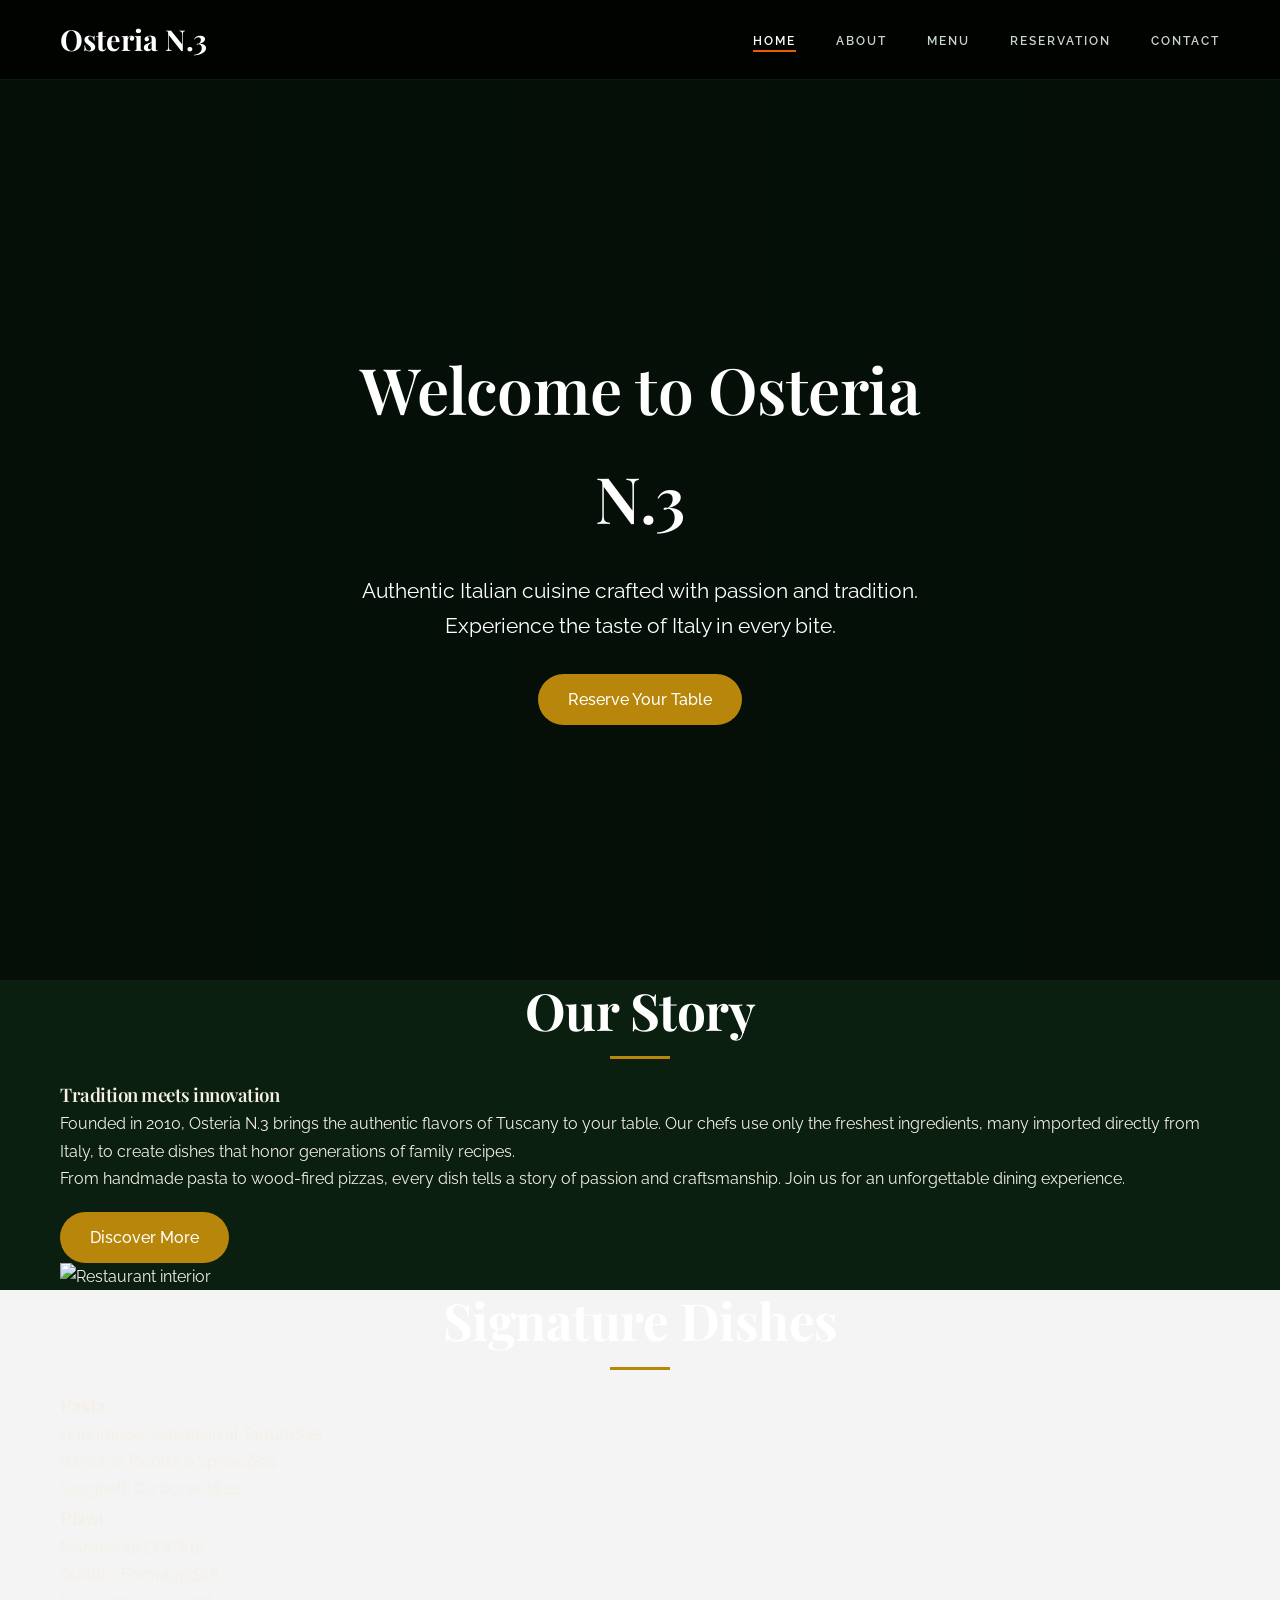
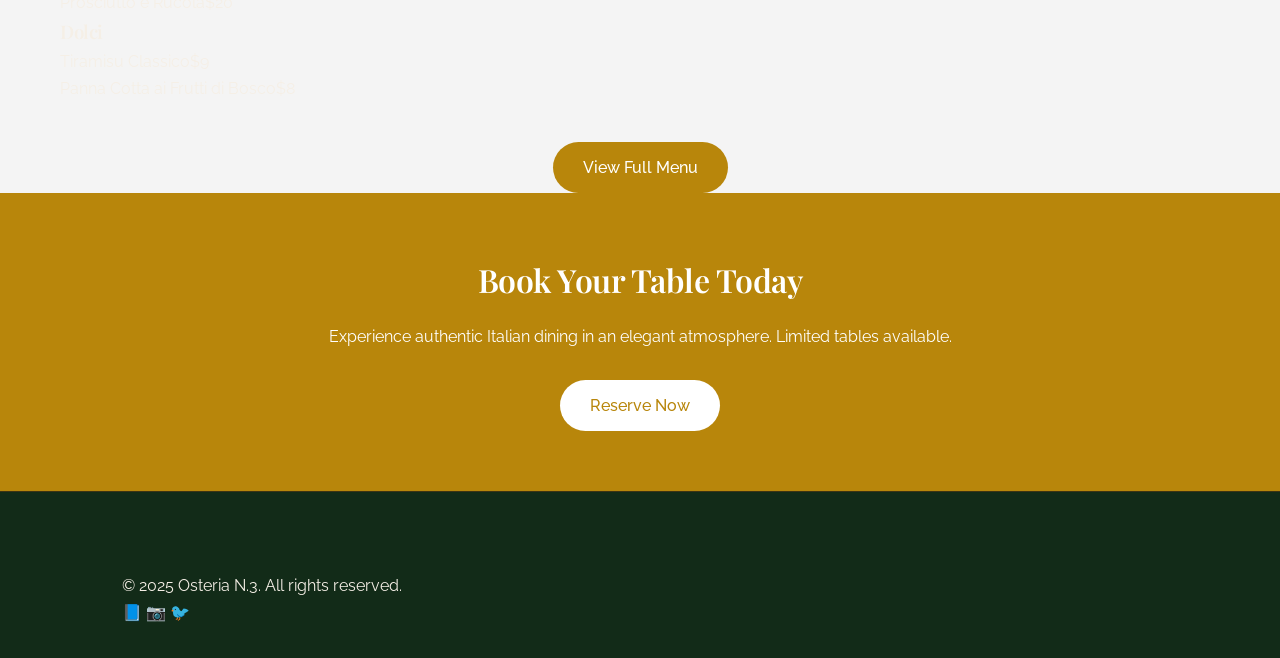
==== commit b776dc55: "Add initial HTML structure for Osteria N.3 website" ====
--- a/index.html
+++ b/index.html
@@ -1,545 +1,150 @@
 <!DOCTYPE html>
 <html lang="en">
 <head>
-  <link rel="stylesheet" href="./style.css">
-  <meta charset="UTF-8" />
-  <meta name="viewport" content="width=device-width, initial-scale=1.0" />
-  <meta name="description" content="Osteria N.3 — Premium Italian dining in Praia, Cape Verde. Experience authentic flavours, warm ambiance and unforgettable cuisine." />
-  <meta name="keywords" content="Osteria N.3, restaurant Praia, Cape Verde dining, Italian restaurant, fine dining Cape Verde" />
-  <meta name="author" content="Osteria N.3" />
-  <meta property="og:title" content="Osteria N.3 | Fine Dining · Praia, Cape Verde" />
-  <meta property="og:description" content="Premium dining experience in the heart of Praia. Authentic cuisine, elegant atmosphere." />
-  <meta property="og:type" content="website" />
-  <meta property="og:url" content="https://osterian3.cv/" />
-  <meta property="og:image" content="https://images.unsplash.com/photo-1517248135467-4c7edcad34c4?w=1200&q=80" />
-  <meta property="og:image:width" content="1200" />
-  <meta property="og:image:height" content="630" />
-  <title>Osteria N.3 | Fine Dining · Praia, Cape Verde</title>
-  <link rel="stylesheet" href="style.css" />
-  <link rel="preconnect" href="https://fonts.googleapis.com" />
-  <link rel="preconnect" href="https://fonts.gstatic.com" crossorigin />
-  <link rel="icon" type="image/svg+xml" href="data:image/svg+xml,<svg xmlns='http://www.w3.org/2000/svg' viewBox='0 0 100 100'><text y='.9em' font-size='90'>🍽️</text></svg>" />
+    <meta charset="UTF-8">
+    <meta name="viewport" content="width=device-width, initial-scale=1.0, viewport-fit=cover">
+    <title>Osteria N.3 | Authentic Italian Restaurant</title>
+    <meta name="description" content="Experience authentic Italian cuisine at Osteria N.3. Fresh pasta, wood-fired pizzas, and fine wines in an elegant setting. Reserve your table today.">
+    <meta name="keywords" content="Italian restaurant, pasta, pizza, fine dining, reservation">
+    <meta name="author" content="Osteria N.3">
+    
+    <!-- Preload hero image for instant visual -->
+    <link rel="preload" href="https://images.unsplash.com/photo-1414235077428-338989a2e8c0?ixlib=rb-4.0.3&auto=format&fit=crop&w=2070&q=80" as="image" fetchpriority="high">
+    
+    <!-- Preconnect for Google Fonts -->
+    <link rel="preconnect" href="https://fonts.googleapis.com">
+    <link rel="preconnect" href="https://fonts.gstatic.com" crossorigin>
+    
+    <!-- Load fonts asynchronously but critical for design -->
+    <link href="https://fonts.googleapis.com/css2?family=Playfair+Display:wght@400;600;700&family=Poppins:wght@300;400;500;600&display=swap" rel="stylesheet" media="print" onload="this.media='all'">
+    <noscript><link href="https://fonts.googleapis.com/css2?family=Playfair+Display:wght@400;600;700&family=Poppins:wght@300;400;500;600&display=swap" rel="stylesheet"></noscript>
+    
+    <!-- Critical CSS inlined (above-fold styles only) – renders instantly -->
+    <style>
+        /* Critical styles for above-the-fold content (hero, nav, basic layout) */
+        :root{--primary:#b8860b;--primary-dark:#8b6508;--dark:#1a1a1a;--light:#f9f9f9;--gray:#666;--font-head:'Playfair Display',serif;--font-body:'Poppins',sans-serif}
+        *{margin:0;padding:0;box-sizing:border-box}
+        body{font-family:var(--font-body);color:var(--dark);background:var(--light);line-height:1.6;overflow-x:hidden}
+        h1,h2,h3,h4{font-family:var(--font-head);font-weight:600;letter-spacing:-0.5px}
+        .container{max-width:1200px;margin:0 auto;padding:0 20px}
+        .btn{display:inline-block;background:var(--primary);color:#fff;padding:12px 30px;border-radius:40px;text-decoration:none;font-weight:500;transition:all 0.3s ease;border:none;cursor:pointer}
+        .btn:hover{background:var(--primary-dark);transform:translateY(-3px);box-shadow:0 10px 20px rgba(0,0,0,0.1)}
+        .hero{height:100vh;background:linear-gradient(rgba(0,0,0,0.5),rgba(0,0,0,0.5)),url('https://images.unsplash.com/photo-1414235077428-338989a2e8c0?ixlib=rb-4.0.3&auto=format&fit=crop&w=2070&q=80') no-repeat center/cover;display:flex;align-items:center;text-align:center;color:#fff}
+        .hero-content{max-width:800px;margin:0 auto}
+        .hero h1{font-size:4rem;margin-bottom:20px;animation:fadeInUp 1s ease}
+        .hero p{font-size:1.3rem;margin-bottom:30px;animation:fadeInUp 1s ease 0.2s both}
+        .hero .btn{animation:fadeInUp 1s ease 0.4s both}
+        @keyframes fadeInUp{from{opacity:0;transform:translateY(30px)}to{opacity:1;transform:translateY(0)}}
+        .nav{background:rgba(0,0,0,0.9);position:fixed;width:100%;top:0;z-index:1000;padding:15px 0;transition:all 0.3s}
+        .nav .container{display:flex;justify-content:space-between;align-items:center}
+        .logo{color:#fff;font-size:1.8rem;font-weight:700;text-decoration:none;font-family:var(--font-head)}
+        .nav-links{display:flex;gap:30px;list-style:none}
+        .nav-links a{color:#fff;text-decoration:none;font-weight:500;transition:color 0.3s}
+        .nav-links a:hover,.nav-links a.active{color:var(--primary)}
+        .mobile-menu{display:none;font-size:1.8rem;color:#fff;cursor:pointer}
+        .section-title{text-align:center;font-size:2.5rem;margin-bottom:50px;position:relative}
+        .section-title:after{content:'';display:block;width:60px;height:3px;background:var(--primary);margin:15px auto 0}
+        @media(max-width:768px){.nav-links{position:fixed;top:70px;left:-100%;width:100%;height:calc(100vh - 70px);background:#000;flex-direction:column;align-items:center;padding-top:50px;transition:left 0.3s}.nav-links.active{left:0}.mobile-menu{display:block}.hero h1{font-size:2.5rem}}
+    </style>
+    
+    <!-- Load full style.css asynchronously (does not block rendering) -->
+    <link rel="stylesheet" href="style.css" media="print" onload="this.media='all'">
+    <noscript><link rel="stylesheet" href="style.css"></noscript>
 </head>
 <body>
- 
-  <!-- ========== LOADER ========== -->
-  <div class="loader" id="loader">
-    <div class="loader-logo">OSTERIA N.3</div>
-    <div class="loader-subtitle">Praia · Cape Verde</div>
-    <div class="loader-bar"><div class="loader-bar-fill"></div></div>
-  </div>
+    <!-- Navigation -->
+    <nav class="nav">
+        <div class="container">
+            <a href="index.html" class="logo">Osteria N.3</a>
+            <div class="mobile-menu">☰</div>
+            <ul class="nav-links">
+                <li><a href="index.html" class="active">Home</a></li>
+                <li><a href="about.html">About</a></li>
+                <li><a href="menu.html">Menu</a></li>
+                <li><a href="reservation.html">Reservation</a></li>
+                <li><a href="contact.html">Contact</a></li>
+            </ul>
+        </div>
+    </nav>
 
-  <!-- ========== NAVIGATION ========== -->
-  <nav class="navbar" id="navbar">
-    <a href="index.html" class="nav-logo">
-      <span class="logo-main">OSTERIA N.3</span>
-      <span class="logo-sub">Praia · Cape Verde</span>
-    </a>
+    <!-- Hero Section -->
+    <section class="hero">
+        <div class="hero-content">
+            <h1>Welcome to Osteria N.3</h1>
+            <p>Authentic Italian cuisine crafted with passion and tradition. Experience the taste of Italy in every bite.</p>
+            <a href="reservation.html" class="btn">Reserve Your Table</a>
+        </div>
+    </section>
 
-    <ul class="nav-links">
-      <li><a href="index.html" class="active">Home</a></li>
-      <li><a href="menu.html">Menu</a></li>
-      <li><a href="about.html">About</a></li>
-      <li><a href="reservation.html">Reservations</a></li>
-      <li><a href="contact.html">Contact</a></li>
-      <li><a href="reservation.html" class="nav-cta">Book a Table</a></li>
-    </ul>
+    <!-- About Preview -->
+    <section class="about">
+        <div class="container">
+            <h2 class="section-title">Our Story</h2>
+            <div class="about-grid">
+                <div class="about-text">
+                    <h3>Tradition meets innovation</h3>
+                    <p>Founded in 2010, Osteria N.3 brings the authentic flavors of Tuscany to your table. Our chefs use only the freshest ingredients, many imported directly from Italy, to create dishes that honor generations of family recipes.</p>
+                    <p>From handmade pasta to wood-fired pizzas, every dish tells a story of passion and craftsmanship. Join us for an unforgettable dining experience.</p>
+                    <a href="about.html" class="btn" style="margin-top:20px">Discover More</a>
+                </div>
+                <div class="about-img">
+                    <img src="https://images.unsplash.com/photo-1555396273-367ea4eb4db5?ixlib=rb-4.0.3&auto=format&fit=crop&w=800&q=80" alt="Restaurant interior" loading="eager">
+                </div>
+            </div>
+        </div>
+    </section>
 
-    <div class="hamburger" id="hamburger" aria-label="Open menu">
-      <span></span><span></span><span></span>
-    </div>
-  </nav>
+    <!-- Menu Preview -->
+    <section class="menu" style="background:#f4f4f4">
+        <div class="container">
+            <h2 class="section-title">Signature Dishes</h2>
+            <div class="menu-grid">
+                <div class="menu-category">
+                    <h3>Pasta</h3>
+                    <div class="menu-item"><span class="menu-item-name">Handmade Tagliatelle al Tartufo</span><span class="menu-item-price">$28</span></div>
+                    <div class="menu-item"><span class="menu-item-name">Ravioli di Ricotta e Spinaci</span><span class="menu-item-price">$24</span></div>
+                    <div class="menu-item"><span class="menu-item-name">Spaghetti Carbonara</span><span class="menu-item-price">$22</span></div>
+                </div>
+                <div class="menu-category">
+                    <h3>Pizza</h3>
+                    <div class="menu-item"><span class="menu-item-name">Margherita DOC</span><span class="menu-item-price">$16</span></div>
+                    <div class="menu-item"><span class="menu-item-name">Quattro Formaggi</span><span class="menu-item-price">$18</span></div>
+                    <div class="menu-item"><span class="menu-item-name">Prosciutto e Rucola</span><span class="menu-item-price">$20</span></div>
+                </div>
+                <div class="menu-category">
+                    <h3>Dolci</h3>
+                    <div class="menu-item"><span class="menu-item-name">Tiramisu Classico</span><span class="menu-item-price">$9</span></div>
+                    <div class="menu-item"><span class="menu-item-name">Panna Cotta ai Frutti di Bosco</span><span class="menu-item-price">$8</span></div>
+                </div>
+            </div>
+            <div style="text-align:center; margin-top:40px">
+                <a href="menu.html" class="btn">View Full Menu</a>
+            </div>
+        </div>
+    </section>
 
-  <!-- Mobile Menu -->
-  <div class="mobile-menu" id="mobile-menu">
-    <a href="index.html">Home</a>
-    <a href="menu.html">Menu</a>
-    <a href="about.html">About</a>
-    <a href="reservation.html">Reservations</a>
-    <a href="contact.html">Contact</a>
-    <a href="reservation.html" class="btn-primary" style="margin-top:1rem;">Book a Table</a>
-  </div>
+    <!-- CTA Reservation -->
+    <section style="background:var(--primary); color:#fff; text-align:center; padding:60px 20px">
+        <div class="container">
+            <h2 style="font-size:2rem; margin-bottom:15px">Book Your Table Today</h2>
+            <p style="margin-bottom:30px">Experience authentic Italian dining in an elegant atmosphere. Limited tables available.</p>
+            <a href="reservation.html" class="btn" style="background:#fff; color:var(--primary)">Reserve Now</a>
+        </div>
+    </section>
 
-  <!-- ========== HERO ========== -->
-  <section class="hero" id="home">
-    <div class="hero-bg"></div>
-    <div class="hero-overlay"></div>
-    <canvas id="particles-canvas"></canvas>
+    <!-- Footer -->
+    <footer class="footer">
+        <div class="container">
+            <p>© 2025 Osteria N.3. All rights reserved.</p>
+            <div class="social-links">
+                <a href="#" aria-label="Facebook">📘</a>
+                <a href="#" aria-label="Instagram">📷</a>
+                <a href="#" aria-label="Twitter">🐦</a>
+            </div>
+        </div>
+    </footer>
 
-    <div class="hero-content">
-      <div class="hero-badge">
-        <span class="dot"></span>
-        Now Open &nbsp;·&nbsp; Praia, Cape Verde
-      </div>
-
-      <h1 class="hero-title">
-        Authentic Taste,
-        <span class="highlight">Unforgettable</span>
-        <span class="line2">Dining Experience</span>
-      </h1>
-
-      <p class="hero-description">
-        At Osteria N.3, every dish tells a story. Nestled in the heart of Praia,
-        we bring you the finest flavours crafted with passion, tradition and the
-        freshest local ingredients.
-      </p>
-
-      <div class="hero-cta">
-        <a href="reservation.html" class="btn-primary">
-          <span>&#127869;</span>&nbsp; Reserve a Table
-        </a>
-        <a href="menu.html" class="btn-outline">Explore Menu</a>
-      </div>
-
-      <div class="hero-info">
-        <div class="hero-info-item">
-          <span class="icon">&#128205;</span>
-          <span>Praia, Cape Verde</span>
-        </div>
-        <div class="hero-info-item">
-          <span class="icon">&#128222;</span>
-          <span>+238 918 610</span>
-        </div>
-        <div class="hero-info-item">
-          <span class="icon">&#128336;</span>
-          <span class="open-status">Mon–Sat: 12:00–23:00</span>
-        </div>
-      </div>
-    </div>
-
-    <div class="scroll-indicator">
-      <div class="scroll-mouse"></div>
-      <span>Scroll</span>
-    </div>
-  </section>
-
-  <!-- ========== FEATURES STRIP ========== -->
-  <section class="features-strip">
-    <div class="features-grid stagger">
-      <div class="feature-item">
-        <div class="feature-icon">&#127863;</div>
-        <h4>Curated Wine List</h4>
-        <p>Carefully selected wines to complement every dish on our menu.</p>
-      </div>
-      <div class="feature-item">
-        <div class="feature-icon">&#128104;&#8205;&#127859;</div>
-        <h4>Master Chefs</h4>
-        <p>Our kitchen team brings decades of culinary excellence to every plate.</p>
-      </div>
-      <div class="feature-item">
-        <div class="feature-icon">&#127807;</div>
-        <h4>Fresh Ingredients</h4>
-        <p>Locally sourced, seasonal produce harvested at peak freshness daily.</p>
-      </div>
-      <div class="feature-item">
-        <div class="feature-icon">&#128197;</div>
-        <h4>Easy Reservations</h4>
-        <p>Book your table online in seconds — no waiting, no hassle.</p>
-      </div>
-    </div>
-  </section>
-
-  <!-- ========== ABOUT SNIPPET ========== -->
-  <section class="about-section" id="about">
-    <div class="about-images reveal-left">
-      <img
-        class="about-img-main"
-        src="https://images.unsplash.com/photo-1517248135467-4c7edcad34c4?w=900&q=80"
-        alt="Osteria N.3 Interior"
-      />
-      <img
-        class="about-img-accent"
-        src="https://images.unsplash.com/photo-1504674900247-0877df9cc836?w=600&q=80"
-        alt="Signature Dish"
-      />
-      <div class="about-badge">
-        <span class="num" data-target="10" data-suffix="+">0+</span>
-        <span class="label">Years of<br>Excellence</span>
-      </div>
-    </div>
-
-    <div class="about-content reveal-right">
-      <span class="section-tag">Our Story</span>
-      <h2 class="section-title">
-        Where Passion Meets <em>Flavour</em>
-      </h2>
-      <div class="divider"></div>
-      <p class="section-subtitle">
-        Founded with a vision to bring authentic, soul-warming cuisine to the shores
-        of Cape Verde, Osteria N.3 has become a beloved dining destination in Praia.
-        Every corner of our restaurant breathes warmth, every dish carries tradition.
-      </p>
-      <p class="section-subtitle" style="margin-top:1rem;">
-        From intimate dinners to celebratory gatherings, we craft moments that go
-        beyond a meal — we create memories that linger long after the last bite.
-      </p>
-
-      <div class="about-stats">
-        <div class="stat">
-          <span class="num" data-target="5000" data-suffix="+">0+</span>
-          <span class="label">Happy Guests</span>
-        </div>
-        <div class="stat">
-          <span class="num" data-target="48" data-suffix="">0</span>
-          <span class="label">Menu Items</span>
-        </div>
-        <div class="stat">
-          <span class="num" data-target="10" data-suffix="+">0+</span>
-          <span class="label">Years Open</span>
-        </div>
-      </div>
-
-      <a href="about.html" class="btn-primary" style="margin-top:2.5rem;">
-        Discover Our Story
-      </a>
-    </div>
-  </section>
-
-  <!-- ========== MENU PREVIEW ========== -->
-  <section class="menu-preview" id="menu">
-    <div class="menu-preview-header reveal">
-      <div>
-        <span class="section-tag">Our Menu</span>
-        <h2 class="section-title">Chef's <em>Signature</em> Selections</h2>
-        <div class="divider"></div>
-      </div>
-      <a href="menu.html" class="btn-outline">View Full Menu</a>
-    </div>
-
-    <div class="menu-cards stagger">
-
-      <div class="menu-card">
-        <div class="menu-card-img-wrapper">
-          <img class="menu-card-img"
-            src="https://images.unsplash.com/photo-1544025162-d76694265947?w=600&q=80"
-            alt="Grilled Sea Bass" />
-          <span class="menu-card-tag">Chef's Pick</span>
-        </div>
-        <div class="menu-card-body">
-          <h3>Grilled Sea Bass</h3>
-          <p>Line-caught Atlantic sea bass, lemon herb butter, roasted vegetables and capers.</p>
-          <div class="menu-card-footer">
-            <span class="menu-card-price">$28</span>
-            <a href="menu.html" class="menu-card-btn">View Menu</a>
-          </div>
-        </div>
-      </div>
-
-      <div class="menu-card">
-        <div class="menu-card-img-wrapper">
-          <img class="menu-card-img"
-            src="https://images.unsplash.com/photo-1473093226555-0465b3b98781?w=600&q=80"
-            alt="Truffle Pasta" />
-          <span class="menu-card-tag">Signature</span>
-        </div>
-        <div class="menu-card-body">
-          <h3>Black Truffle Pasta</h3>
-          <p>Hand-rolled fresh pasta with black truffle cream, parmesan and fresh herbs.</p>
-          <div class="menu-card-footer">
-            <span class="menu-card-price">$32</span>
-            <a href="menu.html" class="menu-card-btn">View Menu</a>
-          </div>
-        </div>
-      </div>
-
-      <div class="menu-card">
-        <div class="menu-card-img-wrapper">
-          <img class="menu-card-img"
-            src="https://images.unsplash.com/photo-1558030006-450675393462?w=600&q=80"
-            alt="Lamb Chops" />
-          <span class="menu-card-tag">New</span>
-        </div>
-        <div class="menu-card-body">
-          <h3>Herb Lamb Chops</h3>
-          <p>Slow-roasted rack of lamb, rosemary jus, mint yogurt and grilled asparagus.</p>
-          <div class="menu-card-footer">
-            <span class="menu-card-price">$38</span>
-            <a href="menu.html" class="menu-card-btn">View Menu</a>
-          </div>
-        </div>
-      </div>
-
-      <div class="menu-card">
-        <div class="menu-card-img-wrapper">
-          <img class="menu-card-img"
-            src="https://images.unsplash.com/photo-1571877227200-a0d98ea607e9?w=600&q=80"
-            alt="Tiramisu" />
-          <span class="menu-card-tag">Dessert</span>
-        </div>
-        <div class="menu-card-body">
-          <h3>Classic Tiramisu</h3>
-          <p>Traditional recipe with mascarpone, espresso-soaked savoiardi and dark cocoa.</p>
-          <div class="menu-card-footer">
-            <span class="menu-card-price">$14</span>
-            <a href="menu.html" class="menu-card-btn">View Menu</a>
-          </div>
-        </div>
-      </div>
-
-    </div>
-  </section>
-
-  <!-- ========== GALLERY STRIP ========== -->
-  <div class="gallery-strip">
-    <div class="gallery-strip-item">
-      <img src="https://images.unsplash.com/photo-1600891964599-f61ba0e24092?w=500&q=80" alt="Our Kitchen" />
-      <div class="overlay"><span>Our Kitchen</span></div>
-    </div>
-    <div class="gallery-strip-item">
-      <img src="https://images.unsplash.com/photo-1559339352-11d035aa65de?w=500&q=80" alt="Ambiance" />
-      <div class="overlay"><span>Ambiance</span></div>
-    </div>
-    <div class="gallery-strip-item">
-      <img src="https://images.unsplash.com/photo-1565299624946-b28f40a0ae38?w=500&q=80" alt="Signature Dishes" />
-      <div class="overlay"><span>Signature Dishes</span></div>
-    </div>
-    <div class="gallery-strip-item">
-      <img src="https://images.unsplash.com/photo-1550966871-3ed3cdb5ed0c?w=500&q=80" alt="Fine Dining" />
-      <div class="overlay"><span>Fine Dining</span></div>
-    </div>
-    <div class="gallery-strip-item">
-      <img src="https://images.unsplash.com/photo-1567188040759-fb8a883dc6d6?w=500&q=80" alt="Desserts" />
-      <div class="overlay"><span>Desserts</span></div>
-    </div>
-  </div>
-
-  <!-- ========== RESERVATION TEASER ========== -->
-  <section class="reservation-teaser" id="reserve">
-    <div class="reservation-teaser-img reveal-left">
-      <img
-        src="https://images.unsplash.com/photo-1424847651672-bf20a4b0982b?w=900&q=80"
-        alt="Restaurant Table Setting"
-      />
-    </div>
-
-    <div class="reveal-right">
-      <span class="section-tag">Reservations</span>
-      <h2 class="section-title">
-        Secure Your <em>Perfect</em> Evening
-      </h2>
-      <div class="divider"></div>
-      <p class="section-subtitle">
-        Whether it's a romantic dinner for two, a family celebration or a corporate
-        gathering, we'll make sure every detail is perfect. Book your table today
-        and let us handle the rest.
-      </p>
-
-      <div class="res-details">
-        <div class="res-detail">
-          <span class="icon">&#128336;</span>
-          <div>
-            <h4>Opening Hours</h4>
-            <p>Mon–Fri: 12:00–15:00 &amp; 19:00–23:00 &nbsp;|&nbsp; Sat: 12:00–23:00</p>
-          </div>
-        </div>
-        <div class="res-detail">
-          <span class="icon">&#128205;</span>
-          <div>
-            <h4>Location</h4>
-            <p>Praia, Cape Verde</p>
-          </div>
-        </div>
-        <div class="res-detail">
-          <span class="icon">&#128222;</span>
-          <div>
-            <h4>Phone Reservation</h4>
-            <p><a href="tel:+238918610" style="color:var(--orange);">+238 918 610</a></p>
-          </div>
-        </div>
-      </div>
-
-      <a href="reservation.html" class="btn-primary" style="margin-top:2.5rem;">
-        &#128197;&nbsp; Book Your Table
-      </a>
-    </div>
-  </section>
-
-  <!-- ========== TESTIMONIALS ========== -->
-  <section class="testimonials" id="reviews">
-    <span class="section-tag" style="margin:0 auto 1rem; display:block; text-align:center; padding-left:0;">
-      <span style="display:inline-block; padding-left:2.5rem; position:relative;">
-        Guest Reviews
-        <span style="position:absolute; left:0; top:50%; width:1.8rem; height:1px; background:var(--orange); transform:translateY(-50%);"></span>
-      </span>
-    </span>
-    <h2 class="section-title reveal" style="text-align:center;">What Our Guests <em>Say</em></h2>
-    <div class="divider center"></div>
-    <p class="section-subtitle reveal" style="margin:0 auto 0; text-align:center;">
-      Real experiences from real guests — we let our food and hospitality speak for itself.
-    </p>
-
-    <div class="testimonials-grid stagger">
-
-      <div class="testimonial-card">
-        <div class="stars">
-          <span>&#9733;</span><span>&#9733;</span><span>&#9733;</span><span>&#9733;</span><span>&#9733;</span>
-        </div>
-        <p>"Absolutely incredible experience. The truffle pasta was the best I've had outside of Italy. The ambiance, the service, the wine — everything was perfect. Will be back very soon!"</p>
-        <div class="testimonial-author">
-          <img class="author-avatar"
-            src="https://images.unsplash.com/photo-1494790108377-be9c29b29330?w=100&q=80"
-            alt="Sofia M." />
-          <div class="author-info">
-            <div class="name">Sofia Mendes</div>
-            <div class="role">Regular Guest</div>
-          </div>
-        </div>
-      </div>
-
-      <div class="testimonial-card">
-        <div class="stars">
-          <span>&#9733;</span><span>&#9733;</span><span>&#9733;</span><span>&#9733;</span><span>&#9733;</span>
-        </div>
-        <p>"We celebrated our anniversary here and it exceeded every expectation. The staff went above and beyond, and the lamb chops were cooked to absolute perfection. Truly special."</p>
-        <div class="testimonial-author">
-          <img class="author-avatar"
-            src="https://images.unsplash.com/photo-1507003211169-0a1dd7228f2d?w=100&q=80"
-            alt="Marco A." />
-          <div class="author-info">
-            <div class="name">Marco Alves</div>
-            <div class="role">Anniversary Dinner</div>
-          </div>
-        </div>
-      </div>
-
-      <div class="testimonial-card">
-        <div class="stars">
-          <span>&#9733;</span><span>&#9733;</span><span>&#9733;</span><span>&#9733;</span><span>&#9733;</span>
-        </div>
-        <p>"Best restaurant in Praia, hands down. Every visit feels like a new discovery. The seasonal menu keeps things exciting and the team clearly loves what they do. Highly recommend!"</p>
-        <div class="testimonial-author">
-          <img class="author-avatar"
-            src="https://images.unsplash.com/photo-1438761681033-6461ffad8d80?w=100&q=80"
-            alt="Carla R." />
-          <div class="author-info">
-            <div class="name">Carla Rodrigues</div>
-            <div class="role">Food Blogger</div>
-          </div>
-        </div>
-      </div>
-
-    </div>
-  </section>
-
-  <!-- ========== CTA BANNER ========== -->
-  <section class="cta-banner">
-    <div class="cta-banner-content reveal">
-      <h2>Ready for an Unforgettable Evening?</h2>
-      <p>Join us at Osteria N.3 and experience dining that goes beyond the ordinary. Your table awaits.</p>
-      <div class="cta-banner-buttons">
-        <a href="reservation.html" class="btn-primary"
-          style="background:var(--white); color:var(--orange); border-color:var(--white);">
-          &#128197;&nbsp; Reserve Now
-        </a>
-        <a href="contact.html" class="btn-outline">Contact Us</a>
-      </div>
-    </div>
-  </section>
-
-  <!-- ========== FOOTER ========== -->
-  <footer>
-    <div class="footer-grid">
-
-      <div class="footer-brand">
-        <span class="logo-main">OSTERIA N.3</span>
-        <span class="logo-sub">Praia · Cape Verde</span>
-        <p>
-          A celebration of authentic cuisine, warm hospitality and unforgettable
-          moments in the heart of Praia, Cape Verde.
-        </p>
-        <div class="footer-social">
-          <a href="#" class="social-link" aria-label="Facebook" data-tooltip="Facebook">
-            <svg width="15" height="15" viewBox="0 0 24 24" fill="currentColor">
-              <path d="M18 2h-3a5 5 0 0 0-5 5v3H7v4h3v8h4v-8h3l1-4h-4V7a1 1 0 0 1 1-1h3z"/>
-            </svg>
-          </a>
-          <a href="#" class="social-link" aria-label="Instagram" data-tooltip="Instagram">
-            <svg width="15" height="15" viewBox="0 0 24 24" fill="none" stroke="currentColor" stroke-width="2">
-              <rect x="2" y="2" width="20" height="20" rx="5" ry="5"/>
-              <path d="M16 11.37A4 4 0 1 1 12.63 8 4 4 0 0 1 16 11.37z"/>
-              <line x1="17.5" y1="6.5" x2="17.51" y2="6.5"/>
-            </svg>
-          </a>
-          <a href="#" class="social-link" aria-label="WhatsApp" data-tooltip="WhatsApp">
-            <svg width="15" height="15" viewBox="0 0 24 24" fill="currentColor">
-              <path d="M17.472 14.382c-.297-.149-1.758-.867-2.03-.967-.273-.099-.471-.148-.67.15-.197.297-.767.966-.94 1.164-.173.199-.347.223-.644.075-.297-.15-1.255-.463-2.39-1.475-.883-.788-1.477-1.761-1.653-2.059-.173-.297-.018-.458.13-.606.134-.133.298-.347.446-.52.149-.174.198-.298.298-.497.099-.198.05-.371-.025-.52-.075-.149-.669-1.612-.916-2.207-.243-.579-.487-.5-.669-.51-.173-.008-.371-.01-.57-.01-.198 0-.52.074-.792.372-.272.297-1.04 1.016-1.04 2.479 0 1.462 1.065 2.875 1.213 3.074.149.198 2.096 3.2 5.076 4.487.709.306 1.262.489 1.694.625.712.227 1.36.195 1.871.118.571-.085 1.758-.719 2.006-1.413.248-.694.248-1.289.173-1.413-.074-.124-.272-.198-.57-.347m-5.421-7.403h-.004a6.963 6.963 0 0 0-6.953 6.972c0 1.542.4 3.053 1.157 4.388L2.5 21.5l4.603-1.208a6.963 6.963 0 0 0 4.797 1.772h.005c3.842 0 6.972-3.129 6.972-6.973 0-1.854-.72-3.595-2.028-4.904-1.308-1.308-3.05-2.027-4.904-2.027"/>
-            </svg>
-          </a>
-          <a href="#" class="social-link" aria-label="TripAdvisor" data-tooltip="TripAdvisor">
-            <svg width="15" height="15" viewBox="0 0 24 24" fill="currentColor">
-              <path d="M12 2C6.48 2 2 6.48 2 12s4.48 10 10 10 10-4.48 10-10S17.52 2 12 2zm0 3c1.66 0 3 1.34 3 3s-1.34 3-3 3-3-1.34-3-3 1.34-3 3-3zm0 14.2c-2.5 0-4.71-1.28-6-3.22.03-1.99 4-3.08 6-3.08s5.97 1.09 6 3.08c-1.29 1.94-3.5 3.22-6 3.22z"/>
-            </svg>
-          </a>
-        </div>
-      </div>
-
-      <div class="footer-col">
-        <h4>Quick Links</h4>
-        <ul>
-          <li><a href="index.html">Home</a></li>
-          <li><a href="menu.html">Our Menu</a></li>
-          <li><a href="about.html">About Us</a></li>
-          <li><a href="reservation.html">Reservations</a></li>
-          <li><a href="contact.html">Contact</a></li>
-        </ul>
-      </div>
-
-      <div class="footer-col">
-        <h4>Opening Hours</h4>
-        <ul>
-          <li><a style="color:var(--text-light);">Monday — Friday</a></li>
-          <li><a style="color:var(--text-muted); font-size:0.8rem;">12:00–15:00 &amp; 19:00–23:00</a></li>
-          <li style="margin-top:0.8rem;"><a style="color:var(--text-light);">Saturday</a></li>
-          <li><a style="color:var(--text-muted); font-size:0.8rem;">12:00 – 23:00</a></li>
-          <li style="margin-top:0.8rem;"><a style="color:var(--text-light);">Sunday</a></li>
-          <li><a style="color:var(--orange); font-size:0.8rem;">Closed</a></li>
-        </ul>
-      </div>
-
-      <div class="footer-col">
-        <h4>Contact Us</h4>
-        <div class="footer-contact-item">
-          <span class="icon">&#128205;</span>
-          <span>Praia, Cape Verde</span>
-        </div>
-        <div class="footer-contact-item">
-          <span class="icon">&#128222;</span>
-          <span>
-            <a href="tel:+238918610"
-              style="color:var(--text-muted); transition:color 0.2s;"
-              onmouseover="this.style.color='var(--orange)'"
-              onmouseout="this.style.color='var(--text-muted)'">
-              +238 918 610
-            </a>
-          </span>
-        </div>
-        <div class="footer-contact-item">
-          <span class="icon">&#9993;</span>
-          <span>
-            <a href="mailto:info@osterian3.cv"
-              style="color:var(--text-muted); transition:color 0.2s;"
-              onmouseover="this.style.color='var(--orange)'"
-              onmouseout="this.style.color='var(--text-muted)'">
-              info@osterian3.cv
-            </a>
-          </span>
-        </div>
-        <div style="margin-top:1.5rem;">
-          <a href="reservation.html" class="btn-primary"
-            style="font-size:0.72rem; padding:0.7rem 1.5rem;">
-            Book a Table
-          </a>
-        </div>
-      </div>
-
-    </div>
-
-    <div class="footer-bottom">
-      <p>&copy; 2025 <span>Osteria N.3</span> &nbsp;&middot;&nbsp; Praia, Cape Verde &nbsp;&middot;&nbsp; All Rights Reserved.</p>
-      <p>Crafted with <span>&#9829;</span> for exceptional dining</p>
-    </div>
-  </footer>
-
-  <script src="script.js"></script>
+    <!-- Load script.js with defer (does not block rendering) -->
+    <script src="script.js" defer></script>
 </body>
 </html>
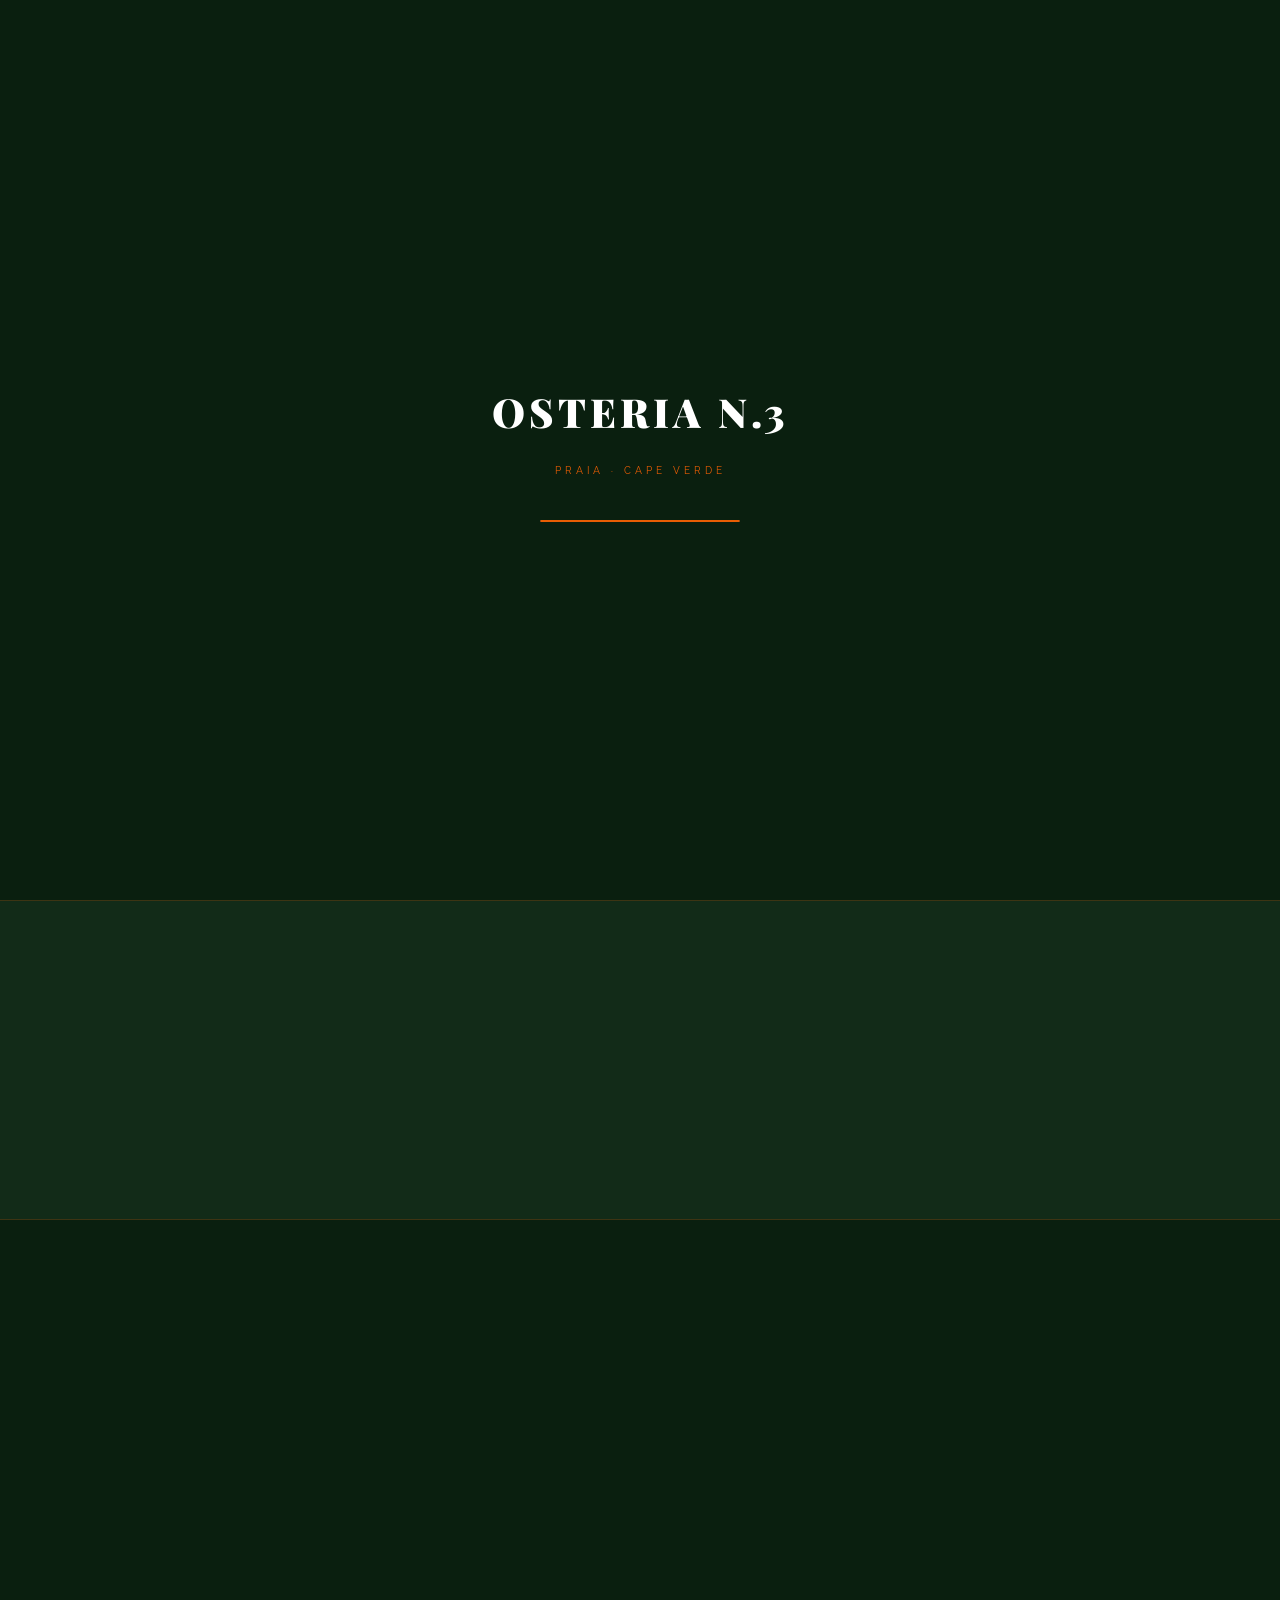
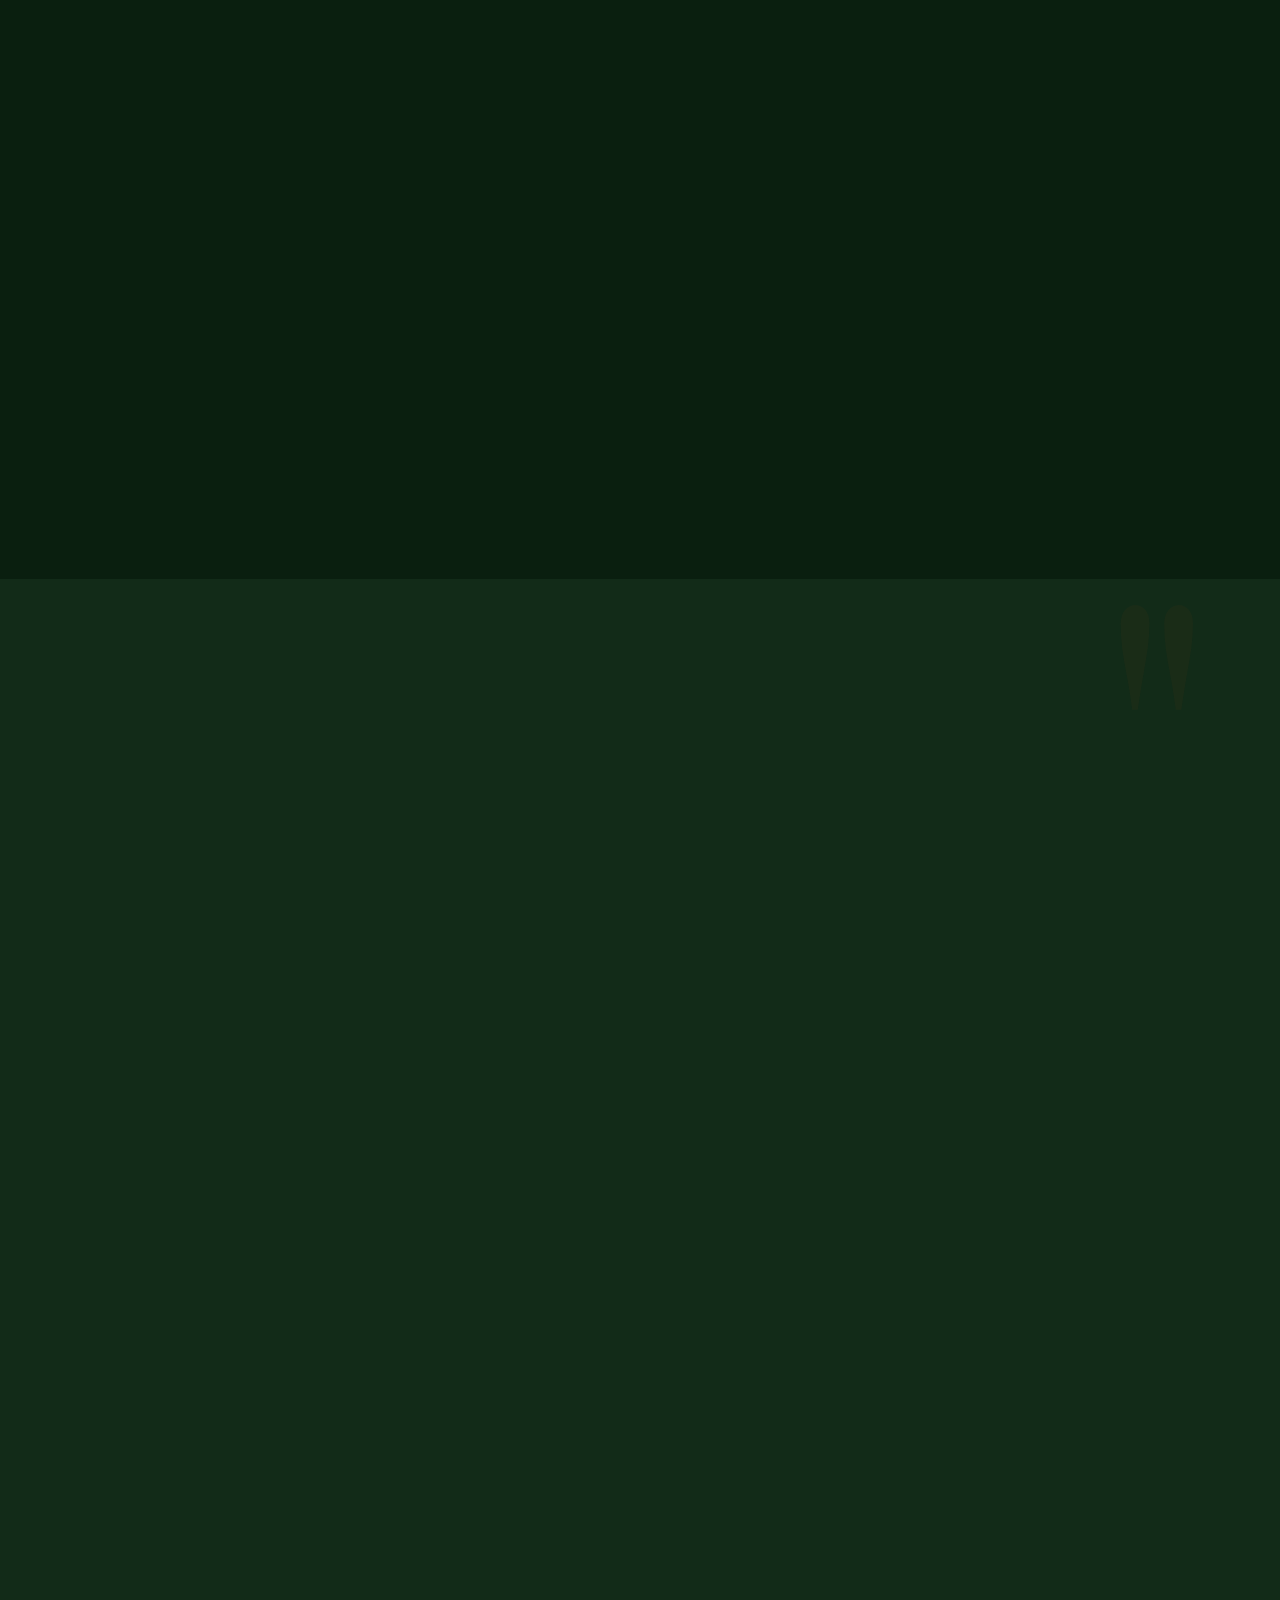
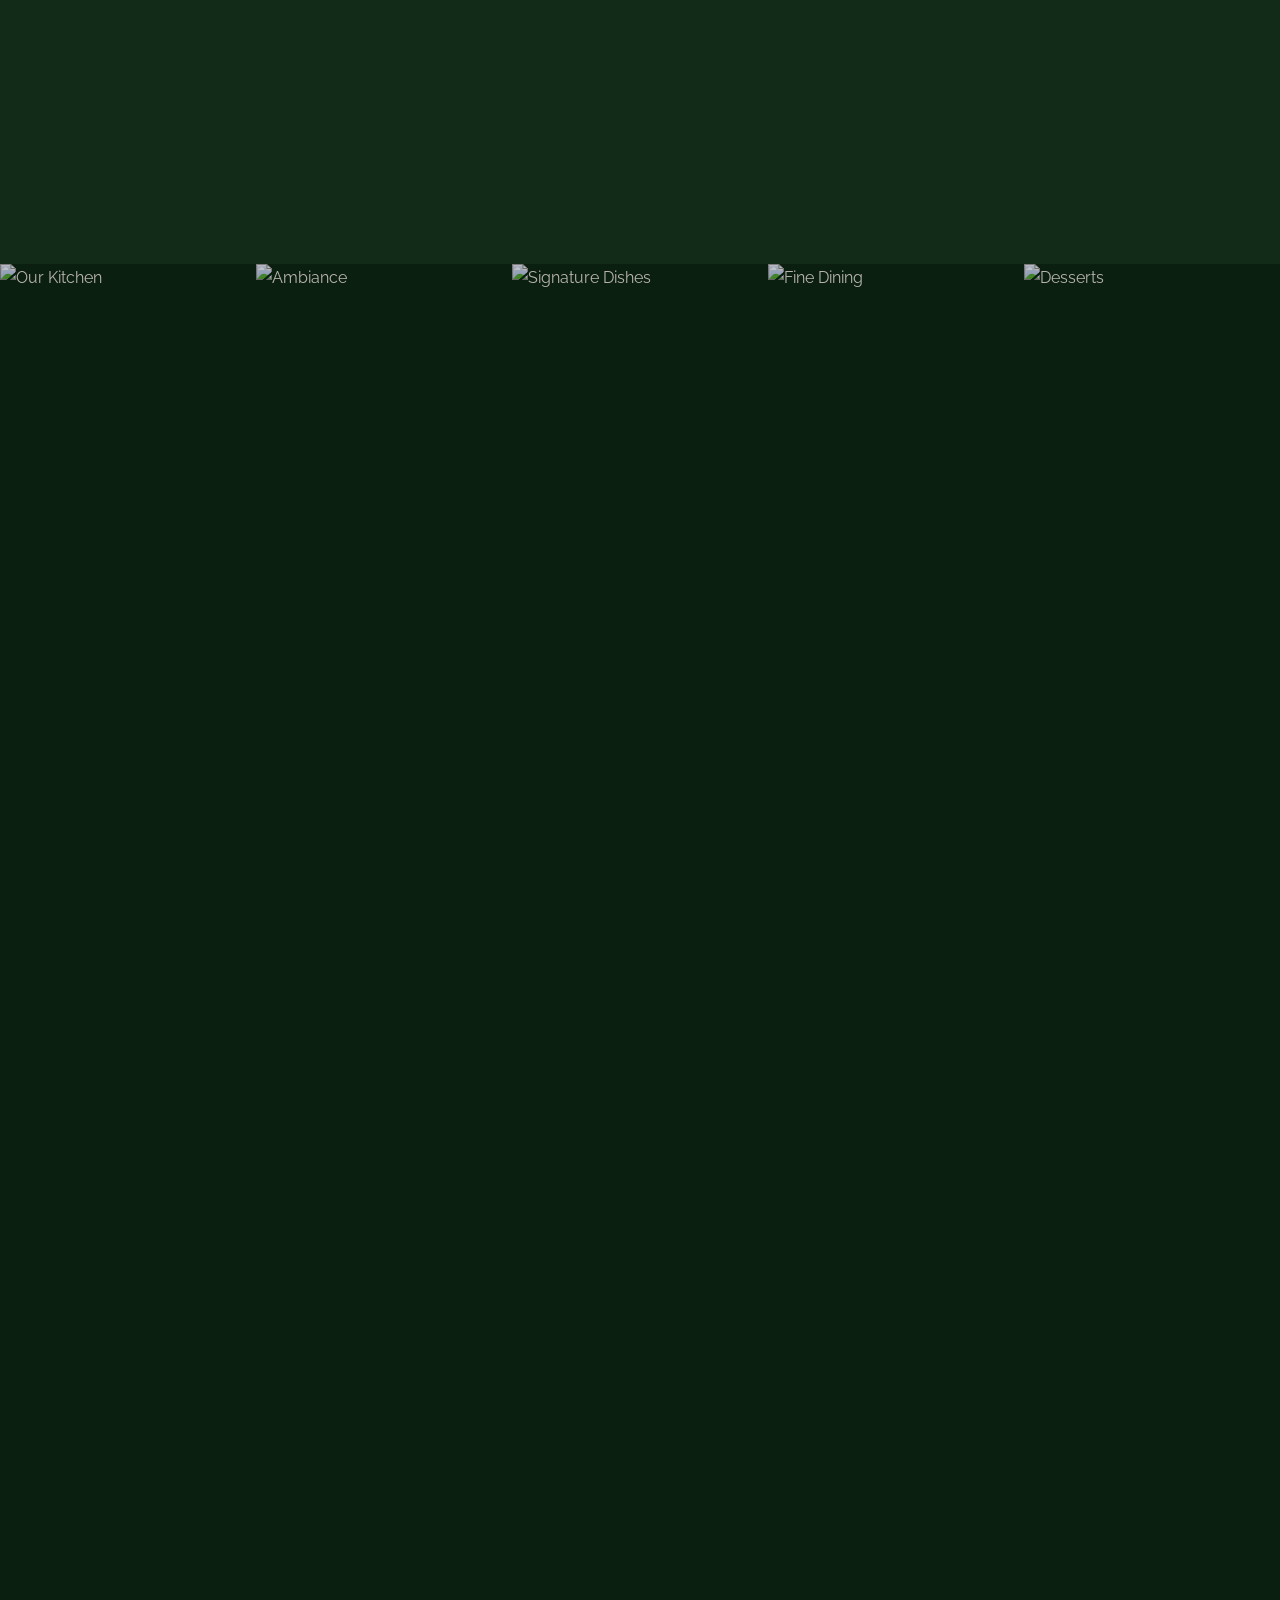
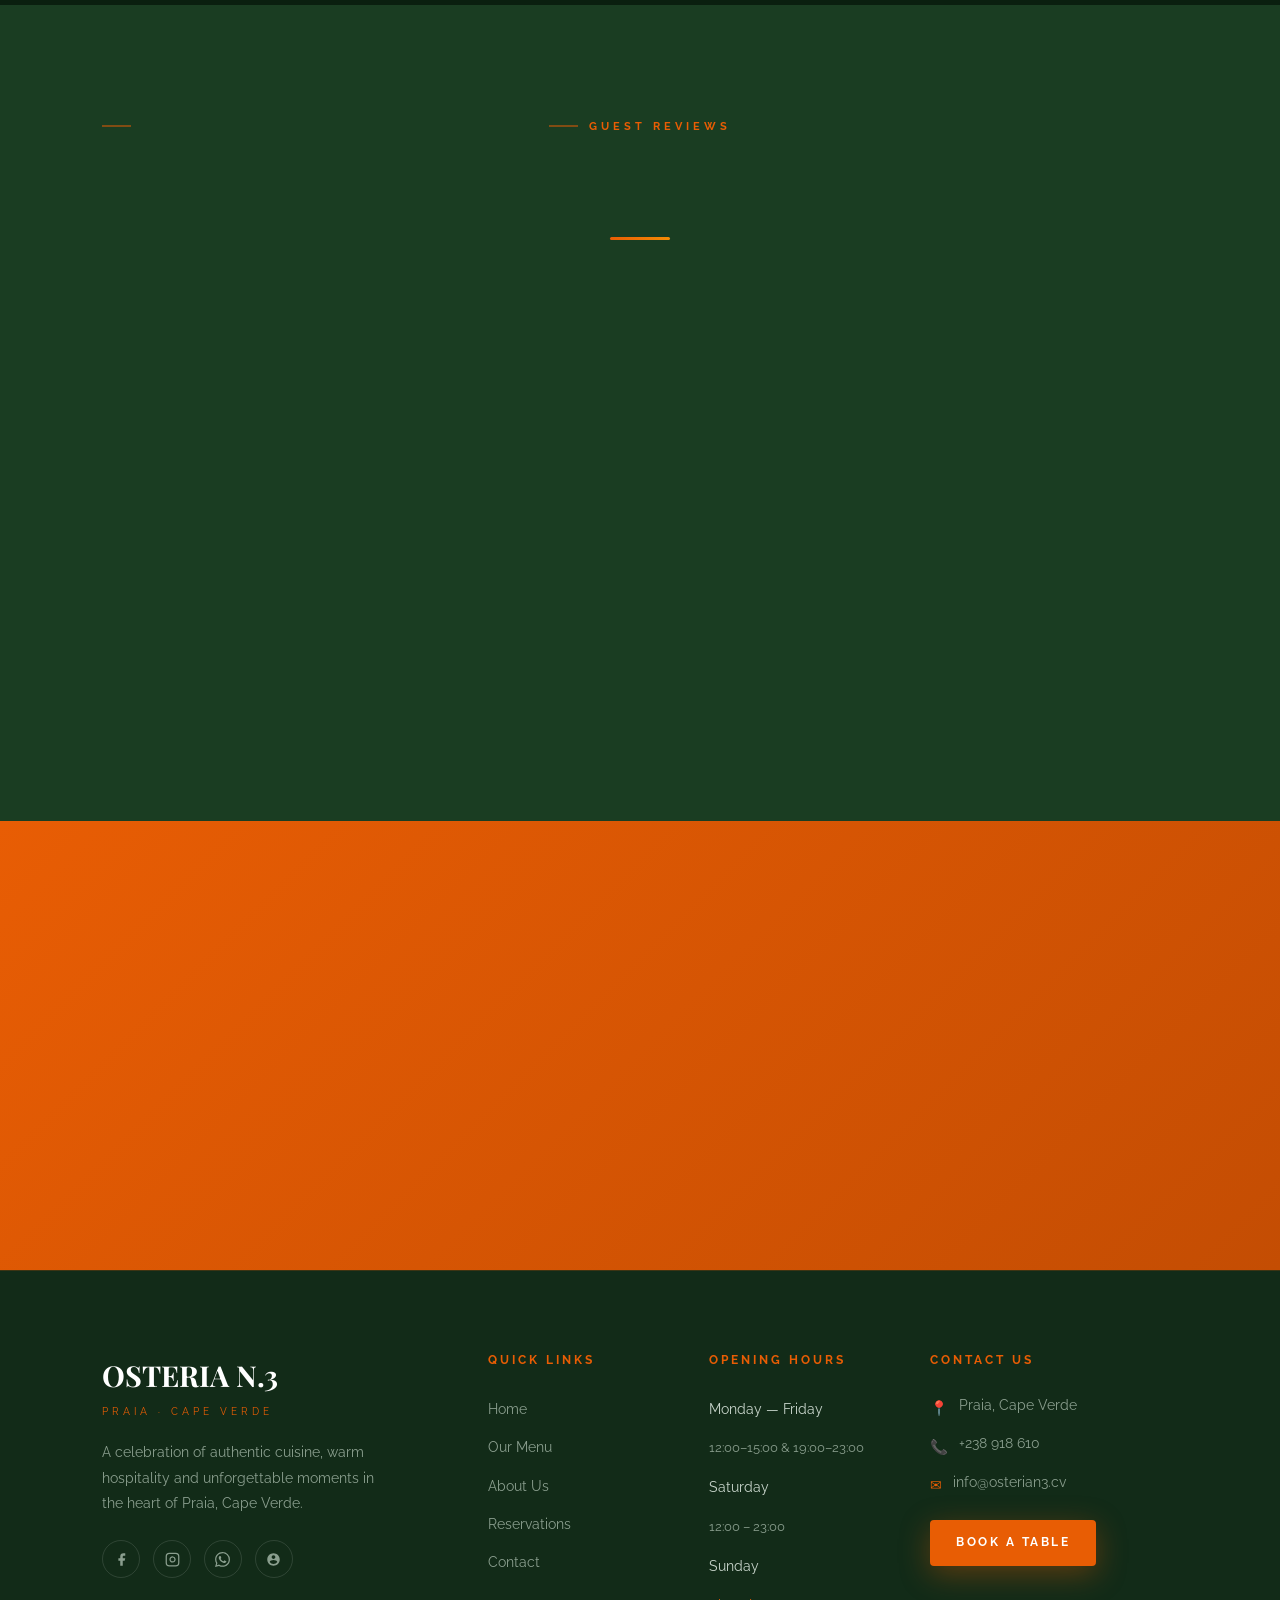
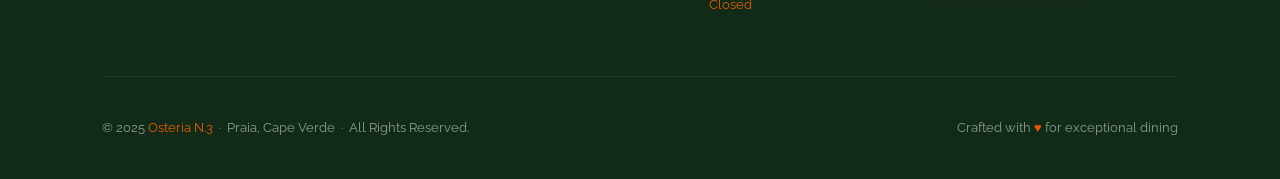
==== commit 84a5350c: "Add files via upload" ====
--- a/index.html
+++ b/index.html
@@ -1,150 +1,545 @@
 <!DOCTYPE html>
 <html lang="en">
 <head>
-    <meta charset="UTF-8">
-    <meta name="viewport" content="width=device-width, initial-scale=1.0, viewport-fit=cover">
-    <title>Osteria N.3 | Authentic Italian Restaurant</title>
-    <meta name="description" content="Experience authentic Italian cuisine at Osteria N.3. Fresh pasta, wood-fired pizzas, and fine wines in an elegant setting. Reserve your table today.">
-    <meta name="keywords" content="Italian restaurant, pasta, pizza, fine dining, reservation">
-    <meta name="author" content="Osteria N.3">
-    
-    <!-- Preload hero image for instant visual -->
-    <link rel="preload" href="https://images.unsplash.com/photo-1414235077428-338989a2e8c0?ixlib=rb-4.0.3&auto=format&fit=crop&w=2070&q=80" as="image" fetchpriority="high">
-    
-    <!-- Preconnect for Google Fonts -->
-    <link rel="preconnect" href="https://fonts.googleapis.com">
-    <link rel="preconnect" href="https://fonts.gstatic.com" crossorigin>
-    
-    <!-- Load fonts asynchronously but critical for design -->
-    <link href="https://fonts.googleapis.com/css2?family=Playfair+Display:wght@400;600;700&family=Poppins:wght@300;400;500;600&display=swap" rel="stylesheet" media="print" onload="this.media='all'">
-    <noscript><link href="https://fonts.googleapis.com/css2?family=Playfair+Display:wght@400;600;700&family=Poppins:wght@300;400;500;600&display=swap" rel="stylesheet"></noscript>
-    
-    <!-- Critical CSS inlined (above-fold styles only) – renders instantly -->
-    <style>
-        /* Critical styles for above-the-fold content (hero, nav, basic layout) */
-        :root{--primary:#b8860b;--primary-dark:#8b6508;--dark:#1a1a1a;--light:#f9f9f9;--gray:#666;--font-head:'Playfair Display',serif;--font-body:'Poppins',sans-serif}
-        *{margin:0;padding:0;box-sizing:border-box}
-        body{font-family:var(--font-body);color:var(--dark);background:var(--light);line-height:1.6;overflow-x:hidden}
-        h1,h2,h3,h4{font-family:var(--font-head);font-weight:600;letter-spacing:-0.5px}
-        .container{max-width:1200px;margin:0 auto;padding:0 20px}
-        .btn{display:inline-block;background:var(--primary);color:#fff;padding:12px 30px;border-radius:40px;text-decoration:none;font-weight:500;transition:all 0.3s ease;border:none;cursor:pointer}
-        .btn:hover{background:var(--primary-dark);transform:translateY(-3px);box-shadow:0 10px 20px rgba(0,0,0,0.1)}
-        .hero{height:100vh;background:linear-gradient(rgba(0,0,0,0.5),rgba(0,0,0,0.5)),url('https://images.unsplash.com/photo-1414235077428-338989a2e8c0?ixlib=rb-4.0.3&auto=format&fit=crop&w=2070&q=80') no-repeat center/cover;display:flex;align-items:center;text-align:center;color:#fff}
-        .hero-content{max-width:800px;margin:0 auto}
-        .hero h1{font-size:4rem;margin-bottom:20px;animation:fadeInUp 1s ease}
-        .hero p{font-size:1.3rem;margin-bottom:30px;animation:fadeInUp 1s ease 0.2s both}
-        .hero .btn{animation:fadeInUp 1s ease 0.4s both}
-        @keyframes fadeInUp{from{opacity:0;transform:translateY(30px)}to{opacity:1;transform:translateY(0)}}
-        .nav{background:rgba(0,0,0,0.9);position:fixed;width:100%;top:0;z-index:1000;padding:15px 0;transition:all 0.3s}
-        .nav .container{display:flex;justify-content:space-between;align-items:center}
-        .logo{color:#fff;font-size:1.8rem;font-weight:700;text-decoration:none;font-family:var(--font-head)}
-        .nav-links{display:flex;gap:30px;list-style:none}
-        .nav-links a{color:#fff;text-decoration:none;font-weight:500;transition:color 0.3s}
-        .nav-links a:hover,.nav-links a.active{color:var(--primary)}
-        .mobile-menu{display:none;font-size:1.8rem;color:#fff;cursor:pointer}
-        .section-title{text-align:center;font-size:2.5rem;margin-bottom:50px;position:relative}
-        .section-title:after{content:'';display:block;width:60px;height:3px;background:var(--primary);margin:15px auto 0}
-        @media(max-width:768px){.nav-links{position:fixed;top:70px;left:-100%;width:100%;height:calc(100vh - 70px);background:#000;flex-direction:column;align-items:center;padding-top:50px;transition:left 0.3s}.nav-links.active{left:0}.mobile-menu{display:block}.hero h1{font-size:2.5rem}}
-    </style>
-    
-    <!-- Load full style.css asynchronously (does not block rendering) -->
-    <link rel="stylesheet" href="style.css" media="print" onload="this.media='all'">
-    <noscript><link rel="stylesheet" href="style.css"></noscript>
+  <meta charset="UTF-8" />
+  <meta name="viewport" content="width=device-width, initial-scale=1.0" />
+  <meta name="description" content="Osteria N.3 — Premium Italian dining in Praia, Cape Verde. Experience authentic flavours, warm ambiance and unforgettable cuisine." />
+  <meta name="keywords" content="Osteria N.3, restaurant Praia, Cape Verde dining, Italian restaurant, fine dining Cape Verde" />
+  <meta name="author" content="Osteria N.3" />
+  <meta property="og:title" content="Osteria N.3 | Fine Dining · Praia, Cape Verde" />
+  <meta property="og:description" content="Premium dining experience in the heart of Praia. Authentic cuisine, elegant atmosphere." />
+  <meta property="og:type" content="website" />
+  <title>Osteria N.3 | Fine Dining · Praia, Cape Verde</title>
+  <link rel="preload" as="image" href="https://images.unsplash.com/photo-1414235077428-338989a2e8c0?w=1200&q=80" />
+  <link rel="preload" as="style" href="style.css" />
+    <link rel="preconnect" href="https://fonts.googleapis.com" />
+  <link rel="preconnect" href="https://fonts.gstatic.com" crossorigin />
+  <link rel="stylesheet" href="https://fonts.googleapis.com/css2?family=Playfair+Display:ital,wght@0,400;0,600;0,700;0,900;1,400;1,600&family=Raleway:wght@300;400;500;600;700&family=Dancing+Script:wght@600;700&display=swap" />
+  <link rel="stylesheet" href="style.css" />
+  
+  
+  <link rel="icon" type="image/svg+xml" href="data:image/svg+xml,<svg xmlns='http://www.w3.org/2000/svg' viewBox='0 0 100 100'><text y='.9em' font-size='90'>🍽️</text></svg>" />
 </head>
 <body>
-    <!-- Navigation -->
-    <nav class="nav">
-        <div class="container">
-            <a href="index.html" class="logo">Osteria N.3</a>
-            <div class="mobile-menu">☰</div>
-            <ul class="nav-links">
-                <li><a href="index.html" class="active">Home</a></li>
-                <li><a href="about.html">About</a></li>
-                <li><a href="menu.html">Menu</a></li>
-                <li><a href="reservation.html">Reservation</a></li>
-                <li><a href="contact.html">Contact</a></li>
-            </ul>
-        </div>
-    </nav>
-
-    <!-- Hero Section -->
-    <section class="hero">
-        <div class="hero-content">
-            <h1>Welcome to Osteria N.3</h1>
-            <p>Authentic Italian cuisine crafted with passion and tradition. Experience the taste of Italy in every bite.</p>
-            <a href="reservation.html" class="btn">Reserve Your Table</a>
-        </div>
-    </section>
-
-    <!-- About Preview -->
-    <section class="about">
-        <div class="container">
-            <h2 class="section-title">Our Story</h2>
-            <div class="about-grid">
-                <div class="about-text">
-                    <h3>Tradition meets innovation</h3>
-                    <p>Founded in 2010, Osteria N.3 brings the authentic flavors of Tuscany to your table. Our chefs use only the freshest ingredients, many imported directly from Italy, to create dishes that honor generations of family recipes.</p>
-                    <p>From handmade pasta to wood-fired pizzas, every dish tells a story of passion and craftsmanship. Join us for an unforgettable dining experience.</p>
-                    <a href="about.html" class="btn" style="margin-top:20px">Discover More</a>
-                </div>
-                <div class="about-img">
-                    <img src="https://images.unsplash.com/photo-1555396273-367ea4eb4db5?ixlib=rb-4.0.3&auto=format&fit=crop&w=800&q=80" alt="Restaurant interior" loading="eager">
-                </div>
-            </div>
-        </div>
-    </section>
-
-    <!-- Menu Preview -->
-    <section class="menu" style="background:#f4f4f4">
-        <div class="container">
-            <h2 class="section-title">Signature Dishes</h2>
-            <div class="menu-grid">
-                <div class="menu-category">
-                    <h3>Pasta</h3>
-                    <div class="menu-item"><span class="menu-item-name">Handmade Tagliatelle al Tartufo</span><span class="menu-item-price">$28</span></div>
-                    <div class="menu-item"><span class="menu-item-name">Ravioli di Ricotta e Spinaci</span><span class="menu-item-price">$24</span></div>
-                    <div class="menu-item"><span class="menu-item-name">Spaghetti Carbonara</span><span class="menu-item-price">$22</span></div>
-                </div>
-                <div class="menu-category">
-                    <h3>Pizza</h3>
-                    <div class="menu-item"><span class="menu-item-name">Margherita DOC</span><span class="menu-item-price">$16</span></div>
-                    <div class="menu-item"><span class="menu-item-name">Quattro Formaggi</span><span class="menu-item-price">$18</span></div>
-                    <div class="menu-item"><span class="menu-item-name">Prosciutto e Rucola</span><span class="menu-item-price">$20</span></div>
-                </div>
-                <div class="menu-category">
-                    <h3>Dolci</h3>
-                    <div class="menu-item"><span class="menu-item-name">Tiramisu Classico</span><span class="menu-item-price">$9</span></div>
-                    <div class="menu-item"><span class="menu-item-name">Panna Cotta ai Frutti di Bosco</span><span class="menu-item-price">$8</span></div>
-                </div>
-            </div>
-            <div style="text-align:center; margin-top:40px">
-                <a href="menu.html" class="btn">View Full Menu</a>
-            </div>
-        </div>
-    </section>
-
-    <!-- CTA Reservation -->
-    <section style="background:var(--primary); color:#fff; text-align:center; padding:60px 20px">
-        <div class="container">
-            <h2 style="font-size:2rem; margin-bottom:15px">Book Your Table Today</h2>
-            <p style="margin-bottom:30px">Experience authentic Italian dining in an elegant atmosphere. Limited tables available.</p>
-            <a href="reservation.html" class="btn" style="background:#fff; color:var(--primary)">Reserve Now</a>
-        </div>
-    </section>
-
-    <!-- Footer -->
-    <footer class="footer">
-        <div class="container">
-            <p>© 2025 Osteria N.3. All rights reserved.</p>
-            <div class="social-links">
-                <a href="#" aria-label="Facebook">📘</a>
-                <a href="#" aria-label="Instagram">📷</a>
-                <a href="#" aria-label="Twitter">🐦</a>
-            </div>
-        </div>
-    </footer>
-
-    <!-- Load script.js with defer (does not block rendering) -->
-    <script src="script.js" defer></script>
+
+  <!-- ========== LOADER ========== -->
+  <div class="loader" id="loader">
+    <div class="loader-logo">OSTERIA N.3</div>
+    <div style="font-size:0.65rem; letter-spacing:4px; color:var(--orange); text-transform:uppercase; margin-top:-0.5rem; margin-bottom:1rem;">Praia · Cape Verde</div>
+    <div class="loader-bar"><div class="loader-bar-fill"></div></div>
+  </div>
+
+  <!-- ========== NAVIGATION ========== -->
+  <nav class="navbar" id="navbar">
+    <a href="index.html" class="nav-logo">
+      <span class="logo-main">OSTERIA N.3</span>
+      <span class="logo-sub">Praia · Cape Verde</span>
+    </a>
+
+    <ul class="nav-links">
+      <li><a href="index.html" class="active">Home</a></li>
+      <li><a href="menu.html">Menu</a></li>
+      <li><a href="about.html">About</a></li>
+      <li><a href="reservation.html">Reservations</a></li>
+      <li><a href="contact.html">Contact</a></li>
+      <li><a href="reservation.html" class="nav-cta">Book a Table</a></li>
+    </ul>
+
+    <div class="hamburger" id="hamburger" aria-label="Open menu">
+      <span></span><span></span><span></span>
+    </div>
+  </nav>
+
+  <!-- Mobile Menu -->
+  <div class="mobile-menu" id="mobile-menu">
+    <a href="index.html">Home</a>
+    <a href="menu.html">Menu</a>
+    <a href="about.html">About</a>
+    <a href="reservation.html">Reservations</a>
+    <a href="contact.html">Contact</a>
+    <a href="reservation.html" class="btn-primary" style="margin-top:1rem;">Book a Table</a>
+  </div>
+
+  <!-- ========== HERO ========== -->
+  <section class="hero" id="home">
+    <div class="hero-bg"></div>
+    <div class="hero-overlay"></div>
+    <canvas id="particles-canvas"></canvas>
+
+    <div class="hero-content">
+      <div class="hero-badge">
+        <span class="dot"></span>
+        Now Open &nbsp;·&nbsp; Praia, Cape Verde
+      </div>
+
+      <h1 class="hero-title">
+        Authentic Taste,
+        <span class="highlight">Unforgettable</span>
+        <span class="line2">Dining Experience</span>
+      </h1>
+
+      <p class="hero-description">
+        At Osteria N.3, every dish tells a story. Nestled in the heart of Praia,
+        we bring you the finest flavours crafted with passion, tradition and the
+        freshest local ingredients.
+      </p>
+
+      <div class="hero-cta">
+        <a href="reservation.html" class="btn-primary">
+          <span>&#127869;</span>&nbsp; Reserve a Table
+        </a>
+        <a href="menu.html" class="btn-outline">Explore Menu</a>
+      </div>
+
+      <div class="hero-info">
+        <div class="hero-info-item">
+          <span class="icon">&#128205;</span>
+          <span>Praia, Cape Verde</span>
+        </div>
+        <div class="hero-info-item">
+          <span class="icon">&#128222;</span>
+          <span>+238 918 610</span>
+        </div>
+        <div class="hero-info-item">
+          <span class="icon">&#128336;</span>
+          <span class="open-status">Mon–Sat: 12:00–23:00</span>
+        </div>
+      </div>
+    </div>
+
+    <div class="scroll-indicator">
+      <div class="scroll-mouse"></div>
+      <span>Scroll</span>
+    </div>
+  </section>
+
+  <!-- ========== FEATURES STRIP ========== -->
+  <section class="features-strip">
+    <div class="features-grid stagger">
+      <div class="feature-item">
+        <div class="feature-icon">&#127863;</div>
+        <h4>Curated Wine List</h4>
+        <p>Carefully selected wines to complement every dish on our menu.</p>
+      </div>
+      <div class="feature-item">
+        <div class="feature-icon">&#128104;&#8205;&#127859;</div>
+        <h4>Master Chefs</h4>
+        <p>Our kitchen team brings decades of culinary excellence to every plate.</p>
+      </div>
+      <div class="feature-item">
+        <div class="feature-icon">&#127807;</div>
+        <h4>Fresh Ingredients</h4>
+        <p>Locally sourced, seasonal produce harvested at peak freshness daily.</p>
+      </div>
+      <div class="feature-item">
+        <div class="feature-icon">&#128197;</div>
+        <h4>Easy Reservations</h4>
+        <p>Book your table online in seconds — no waiting, no hassle.</p>
+      </div>
+    </div>
+  </section>
+
+  <!-- ========== ABOUT SNIPPET ========== -->
+  <section class="about-section" id="about">
+    <div class="about-images reveal-left">
+      <img
+        class="about-img-main"
+        src="https://images.unsplash.com/photo-1517248135467-4c7edcad34c4?w=700?w=900&q=80q=75"
+        alt="Osteria N.3 Interior"
+      />
+      <img
+        class="about-img-accent"
+        src="https://images.unsplash.com/photo-1504674900247-0877df9cc836?w=500?w=600&q=80q=72"
+        alt="Signature Dish"
+      />
+      <div class="about-badge">
+        <span class="num" data-target="10" data-suffix="+">0+</span>
+        <span class="label">Years of<br>Excellence</span>
+      </div>
+    </div>
+
+    <div class="about-content reveal-right">
+      <span class="section-tag">Our Story</span>
+      <h2 class="section-title">
+        Where Passion Meets <em>Flavour</em>
+      </h2>
+      <div class="divider"></div>
+      <p class="section-subtitle">
+        Founded with a vision to bring authentic, soul-warming cuisine to the shores
+        of Cape Verde, Osteria N.3 has become a beloved dining destination in Praia.
+        Every corner of our restaurant breathes warmth, every dish carries tradition.
+      </p>
+      <p class="section-subtitle" style="margin-top:1rem;">
+        From intimate dinners to celebratory gatherings, we craft moments that go
+        beyond a meal — we create memories that linger long after the last bite.
+      </p>
+
+      <div class="about-stats">
+        <div class="stat">
+          <span class="num" data-target="5000" data-suffix="+">0+</span>
+          <span class="label">Happy Guests</span>
+        </div>
+        <div class="stat">
+          <span class="num" data-target="48" data-suffix="">0</span>
+          <span class="label">Menu Items</span>
+        </div>
+        <div class="stat">
+          <span class="num" data-target="10" data-suffix="+">0+</span>
+          <span class="label">Years Open</span>
+        </div>
+      </div>
+
+      <a href="about.html" class="btn-primary" style="margin-top:2.5rem;">
+        Discover Our Story
+      </a>
+    </div>
+  </section>
+
+  <!-- ========== MENU PREVIEW ========== -->
+  <section class="menu-preview" id="menu">
+    <div class="menu-preview-header reveal">
+      <div>
+        <span class="section-tag">Our Menu</span>
+        <h2 class="section-title">Chef's <em>Signature</em> Selections</h2>
+        <div class="divider"></div>
+      </div>
+      <a href="menu.html" class="btn-outline">View Full Menu</a>
+    </div>
+
+    <div class="menu-cards stagger">
+
+      <div class="menu-card">
+        <div style="overflow:hidden; position:relative;">
+          <img class="menu-card-img"
+            src="https://images.unsplash.com/photo-1544025162-d76694265947?w=500?w=600&q=80q=72"
+            alt="Grilled Sea Bass" />
+          <span class="menu-card-tag">Chef's Pick</span>
+        </div>
+        <div class="menu-card-body">
+          <h3>Grilled Sea Bass</h3>
+          <p>Line-caught Atlantic sea bass, lemon herb butter, roasted vegetables and capers.</p>
+          <div class="menu-card-footer">
+            <span class="menu-card-price">$28</span>
+            <a href="menu.html" class="menu-card-btn">View Menu</a>
+          </div>
+        </div>
+      </div>
+
+      <div class="menu-card">
+        <div style="overflow:hidden; position:relative;">
+          <img class="menu-card-img"
+            src="https://images.unsplash.com/photo-1473093226555-0465b3b98781?w=500?w=600&q=80q=72"
+            alt="Truffle Pasta" />
+          <span class="menu-card-tag">Signature</span>
+        </div>
+        <div class="menu-card-body">
+          <h3>Black Truffle Pasta</h3>
+          <p>Hand-rolled fresh pasta with black truffle cream, parmesan and fresh herbs.</p>
+          <div class="menu-card-footer">
+            <span class="menu-card-price">$32</span>
+            <a href="menu.html" class="menu-card-btn">View Menu</a>
+          </div>
+        </div>
+      </div>
+
+      <div class="menu-card">
+        <div style="overflow:hidden; position:relative;">
+          <img class="menu-card-img"
+            src="https://images.unsplash.com/photo-1558030006-450675393462?w=500?w=600&q=80q=72"
+            alt="Lamb Chops" />
+          <span class="menu-card-tag">New</span>
+        </div>
+        <div class="menu-card-body">
+          <h3>Herb Lamb Chops</h3>
+          <p>Slow-roasted rack of lamb, rosemary jus, mint yogurt and grilled asparagus.</p>
+          <div class="menu-card-footer">
+            <span class="menu-card-price">$38</span>
+            <a href="menu.html" class="menu-card-btn">View Menu</a>
+          </div>
+        </div>
+      </div>
+
+      <div class="menu-card">
+        <div style="overflow:hidden; position:relative;">
+          <img class="menu-card-img"
+            src="https://images.unsplash.com/photo-1571877227200-a0d98ea607e9?w=500?w=600&q=80q=72"
+            alt="Tiramisu" />
+          <span class="menu-card-tag">Dessert</span>
+        </div>
+        <div class="menu-card-body">
+          <h3>Classic Tiramisu</h3>
+          <p>Traditional recipe with mascarpone, espresso-soaked savoiardi and dark cocoa.</p>
+          <div class="menu-card-footer">
+            <span class="menu-card-price">$14</span>
+            <a href="menu.html" class="menu-card-btn">View Menu</a>
+          </div>
+        </div>
+      </div>
+
+    </div>
+  </section>
+
+  <!-- ========== GALLERY STRIP ========== -->
+  <div class="gallery-strip">
+    <div class="gallery-strip-item">
+      <img loading="lazy" src="https://images.unsplash.com/photo-1600891964599-f61ba0e24092?w=450?w=500&q=80q=70" alt="Our Kitchen" />
+      <div class="overlay"><span>Our Kitchen</span></div>
+    </div>
+    <div class="gallery-strip-item">
+      <img loading="lazy" src="https://images.unsplash.com/photo-1559339352-11d035aa65de?w=450?w=500&q=80q=70" alt="Ambiance" />
+      <div class="overlay"><span>Ambiance</span></div>
+    </div>
+    <div class="gallery-strip-item">
+      <img loading="lazy" src="https://images.unsplash.com/photo-1565299624946-b28f40a0ae38?w=450?w=500&q=80q=70" alt="Signature Dishes" />
+      <div class="overlay"><span>Signature Dishes</span></div>
+    </div>
+    <div class="gallery-strip-item">
+      <img loading="lazy" src="https://images.unsplash.com/photo-1550966871-3ed3cdb5ed0c?w=450?w=500&q=80q=70" alt="Fine Dining" />
+      <div class="overlay"><span>Fine Dining</span></div>
+    </div>
+    <div class="gallery-strip-item">
+      <img loading="lazy" src="https://images.unsplash.com/photo-1567188040759-fb8a883dc6d6?w=450?w=500&q=80q=70" alt="Desserts" />
+      <div class="overlay"><span>Desserts</span></div>
+    </div>
+  </div>
+
+  <!-- ========== RESERVATION TEASER ========== -->
+  <section class="reservation-teaser" id="reserve">
+    <div class="reservation-teaser-img reveal-left">
+      <img
+        src="https://images.unsplash.com/photo-1424847651672-bf20a4b0982b?w=700?w=900&q=80q=75"
+        alt="Restaurant Table Setting"
+      />
+    </div>
+
+    <div class="reveal-right">
+      <span class="section-tag">Reservations</span>
+      <h2 class="section-title">
+        Secure Your <em>Perfect</em> Evening
+      </h2>
+      <div class="divider"></div>
+      <p class="section-subtitle">
+        Whether it's a romantic dinner for two, a family celebration or a corporate
+        gathering, we'll make sure every detail is perfect. Book your table today
+        and let us handle the rest.
+      </p>
+
+      <div style="margin-top:2rem; display:flex; flex-direction:column; gap:1rem;">
+        <div class="res-detail">
+          <span class="icon">&#128336;</span>
+          <div>
+            <h4>Opening Hours</h4>
+            <p>Mon–Fri: 12:00–15:00 &amp; 19:00–23:00 &nbsp;|&nbsp; Sat: 12:00–23:00</p>
+          </div>
+        </div>
+        <div class="res-detail">
+          <span class="icon">&#128205;</span>
+          <div>
+            <h4>Location</h4>
+            <p>Praia, Cape Verde</p>
+          </div>
+        </div>
+        <div class="res-detail">
+          <span class="icon">&#128222;</span>
+          <div>
+            <h4>Phone Reservation</h4>
+            <p><a href="tel:+238918610" style="color:var(--orange);">+238 918 610</a></p>
+          </div>
+        </div>
+      </div>
+
+      <a href="reservation.html" class="btn-primary" style="margin-top:2.5rem;">
+        &#128197;&nbsp; Book Your Table
+      </a>
+    </div>
+  </section>
+
+  <!-- ========== TESTIMONIALS ========== -->
+  <section class="testimonials" id="reviews">
+    <span class="section-tag" style="margin:0 auto 1rem; display:block; text-align:center; padding-left:0;">
+      <span style="display:inline-block; padding-left:2.5rem; position:relative;">
+        Guest Reviews
+        <span style="position:absolute; left:0; top:50%; width:1.8rem; height:1px; background:var(--orange); transform:translateY(-50%);"></span>
+      </span>
+    </span>
+    <h2 class="section-title reveal" style="text-align:center;">What Our Guests <em>Say</em></h2>
+    <div class="divider center"></div>
+    <p class="section-subtitle reveal" style="margin:0 auto 0; text-align:center;">
+      Real experiences from real guests — we let our food and hospitality speak for itself.
+    </p>
+
+    <div class="testimonials-grid stagger">
+
+      <div class="testimonial-card">
+        <div class="stars">
+          <span>&#9733;</span><span>&#9733;</span><span>&#9733;</span><span>&#9733;</span><span>&#9733;</span>
+        </div>
+        <p>"Absolutely incredible experience. The truffle pasta was the best I've had outside of Italy. The ambiance, the service, the wine — everything was perfect. Will be back very soon!"</p>
+        <div class="testimonial-author">
+          <img class="author-avatar"
+            src="https://images.unsplash.com/photo-1494790108377-be9c29b29330?w=80?w=100&q=80q=70"
+            alt="Sofia M." />
+          <div class="author-info">
+            <div class="name">Sofia Mendes</div>
+            <div class="role">Regular Guest</div>
+          </div>
+        </div>
+      </div>
+
+      <div class="testimonial-card">
+        <div class="stars">
+          <span>&#9733;</span><span>&#9733;</span><span>&#9733;</span><span>&#9733;</span><span>&#9733;</span>
+        </div>
+        <p>"We celebrated our anniversary here and it exceeded every expectation. The staff went above and beyond, and the lamb chops were cooked to absolute perfection. Truly special."</p>
+        <div class="testimonial-author">
+          <img class="author-avatar"
+            src="https://images.unsplash.com/photo-1507003211169-0a1dd7228f2d?w=80?w=100&q=80q=70"
+            alt="Marco A." />
+          <div class="author-info">
+            <div class="name">Marco Alves</div>
+            <div class="role">Anniversary Dinner</div>
+          </div>
+        </div>
+      </div>
+
+      <div class="testimonial-card">
+        <div class="stars">
+          <span>&#9733;</span><span>&#9733;</span><span>&#9733;</span><span>&#9733;</span><span>&#9733;</span>
+        </div>
+        <p>"Best restaurant in Praia, hands down. Every visit feels like a new discovery. The seasonal menu keeps things exciting and the team clearly loves what they do. Highly recommend!"</p>
+        <div class="testimonial-author">
+          <img class="author-avatar"
+            src="https://images.unsplash.com/photo-1438761681033-6461ffad8d80?w=80?w=100&q=80q=70"
+            alt="Carla R." />
+          <div class="author-info">
+            <div class="name">Carla Rodrigues</div>
+            <div class="role">Food Blogger</div>
+          </div>
+        </div>
+      </div>
+
+    </div>
+  </section>
+
+  <!-- ========== CTA BANNER ========== -->
+  <section class="cta-banner">
+    <div class="cta-banner-content reveal">
+      <h2>Ready for an Unforgettable Evening?</h2>
+      <p>Join us at Osteria N.3 and experience dining that goes beyond the ordinary. Your table awaits.</p>
+      <div style="display:flex; gap:1rem; justify-content:center; flex-wrap:wrap; margin-top:2rem;">
+        <a href="reservation.html" class="btn-primary"
+          style="background:var(--white); color:var(--orange); border-color:var(--white);">
+          &#128197;&nbsp; Reserve Now
+        </a>
+        <a href="contact.html" class="btn-outline">Contact Us</a>
+      </div>
+    </div>
+  </section>
+
+  <!-- ========== FOOTER ========== -->
+  <footer>
+    <div class="footer-grid">
+
+      <div class="footer-brand">
+        <span class="logo-main">OSTERIA N.3</span>
+        <span class="logo-sub">Praia · Cape Verde</span>
+        <p>
+          A celebration of authentic cuisine, warm hospitality and unforgettable
+          moments in the heart of Praia, Cape Verde.
+        </p>
+        <div class="footer-social">
+          <a href="#" class="social-link" aria-label="Facebook" data-tooltip="Facebook">
+            <svg width="15" height="15" viewBox="0 0 24 24" fill="currentColor">
+              <path d="M18 2h-3a5 5 0 0 0-5 5v3H7v4h3v8h4v-8h3l1-4h-4V7a1 1 0 0 1 1-1h3z"/>
+            </svg>
+          </a>
+          <a href="#" class="social-link" aria-label="Instagram" data-tooltip="Instagram">
+            <svg width="15" height="15" viewBox="0 0 24 24" fill="none" stroke="currentColor" stroke-width="2">
+              <rect x="2" y="2" width="20" height="20" rx="5" ry="5"/>
+              <path d="M16 11.37A4 4 0 1 1 12.63 8 4 4 0 0 1 16 11.37z"/>
+              <line x1="17.5" y1="6.5" x2="17.51" y2="6.5"/>
+            </svg>
+          </a>
+          <a href="#" class="social-link" aria-label="WhatsApp" data-tooltip="WhatsApp">
+            <svg width="15" height="15" viewBox="0 0 24 24" fill="currentColor">
+              <path d="M17.472 14.382c-.297-.149-1.758-.867-2.03-.967-.273-.099-.471-.148-.67.15-.197.297-.767.966-.94 1.164-.173.199-.347.223-.644.075-.297-.15-1.255-.463-2.39-1.475-.883-.788-1.48-1.761-1.653-2.059-.173-.297-.018-.458.13-.606.134-.133.298-.347.446-.52.149-.174.198-.298.298-.497.099-.198.05-.371-.025-.52-.075-.149-.669-1.612-.916-2.207-.242-.579-.487-.5-.669-.51-.173-.008-.371-.01-.57-.01-.198 0-.52.074-.792.372-.272.297-1.04 1.016-1.04 2.479 0 1.462 1.065 2.875 1.213 3.074.149.198 2.096 3.2 5.077 4.487.709.306 1.262.489 1.694.625.712.227 1.36.195 1.871.118.571-.085 1.758-.719 2.006-1.413.248-.694.248-1.289.173-1.413-.074-.124-.272-.198-.57-.347m-5.421 7.403h-.004a9.87 9.87 0 0 1-5.031-1.378l-.361-.214-3.741.982.998-3.648-.235-.374a9.86 9.86 0 0 1-1.51-5.26c.001-5.45 4.436-9.884 9.888-9.884 2.64 0 5.122 1.03 6.988 2.898a9.825 9.825 0 0 1 2.893 6.994c-.003 5.45-4.437 9.884-9.885 9.884m8.413-18.297A11.815 11.815 0 0 0 12.05 0C5.495 0 .16 5.335.157 11.892c0 2.096.547 4.142 1.588 5.945L.057 24l6.305-1.654a11.882 11.882 0 0 0 5.683 1.448h.005c6.554 0 11.89-5.335 11.893-11.893a11.821 11.821 0 0 0-3.48-8.413z"/>
+            </svg>
+          </a>
+          <a href="#" class="social-link" aria-label="TripAdvisor" data-tooltip="TripAdvisor">
+            <svg width="15" height="15" viewBox="0 0 24 24" fill="currentColor">
+              <path d="M12 2C6.48 2 2 6.48 2 12s4.48 10 10 10 10-4.48 10-10S17.52 2 12 2zm0 3c1.66 0 3 1.34 3 3s-1.34 3-3 3-3-1.34-3-3 1.34-3 3-3zm0 14.2c-2.5 0-4.71-1.28-6-3.22.03-1.99 4-3.08 6-3.08 1.99 0 5.97 1.09 6 3.08-1.29 1.94-3.5 3.22-6 3.22z"/>
+            </svg>
+          </a>
+        </div>
+      </div>
+
+      <div class="footer-col">
+        <h4>Quick Links</h4>
+        <ul>
+          <li><a href="index.html">Home</a></li>
+          <li><a href="menu.html">Our Menu</a></li>
+          <li><a href="about.html">About Us</a></li>
+          <li><a href="reservation.html">Reservations</a></li>
+          <li><a href="contact.html">Contact</a></li>
+        </ul>
+      </div>
+
+      <div class="footer-col">
+        <h4>Opening Hours</h4>
+        <ul>
+          <li><a style="color:var(--text-light);">Monday — Friday</a></li>
+          <li><a style="color:var(--text-muted); font-size:0.8rem;">12:00–15:00 &amp; 19:00–23:00</a></li>
+          <li style="margin-top:0.8rem;"><a style="color:var(--text-light);">Saturday</a></li>
+          <li><a style="color:var(--text-muted); font-size:0.8rem;">12:00 – 23:00</a></li>
+          <li style="margin-top:0.8rem;"><a style="color:var(--text-light);">Sunday</a></li>
+          <li><a style="color:var(--orange); font-size:0.8rem;">Closed</a></li>
+        </ul>
+      </div>
+
+      <div class="footer-col">
+        <h4>Contact Us</h4>
+        <div class="footer-contact-item">
+          <span class="icon">&#128205;</span>
+          <span>Praia, Cape Verde</span>
+        </div>
+        <div class="footer-contact-item">
+          <span class="icon">&#128222;</span>
+          <span>
+            <a href="tel:+238918610"
+              style="color:var(--text-muted); transition:color 0.2s;"
+              onmouseover="this.style.color='var(--orange)'"
+              onmouseout="this.style.color='var(--text-muted)'">
+              +238 918 610
+            </a>
+          </span>
+        </div>
+        <div class="footer-contact-item">
+          <span class="icon">&#9993;</span>
+          <span>
+            <a href="mailto:info@osterian3.cv"
+              style="color:var(--text-muted); transition:color 0.2s;"
+              onmouseover="this.style.color='var(--orange)'"
+              onmouseout="this.style.color='var(--text-muted)'">
+              info@osterian3.cv
+            </a>
+          </span>
+        </div>
+        <div style="margin-top:1.5rem;">
+          <a href="reservation.html" class="btn-primary"
+            style="font-size:0.72rem; padding:0.7rem 1.5rem;">
+            Book a Table
+          </a>
+        </div>
+      </div>
+
+    </div>
+
+    <div class="footer-bottom">
+      <p>&copy; 2025 <span>Osteria N.3</span> &nbsp;&middot;&nbsp; Praia, Cape Verde &nbsp;&middot;&nbsp; All Rights Reserved.</p>
+      <p>Crafted with <span>&#9829;</span> for exceptional dining</p>
+    </div>
+  </footer>
+
+  <script src="script.js"></script>
 </body>
 </html>
--- a/style.css
+++ b/style.css
@@ -6,7 +6,7 @@
    ============================================================ */
 
 /* ---------- Google Fonts Import ---------- */
-@import url('https://fonts.googleapis.com/css2?family=Playfair+Display:ital,wght@0,400;0,600;0,700;0,900;1,400;1,600&family=Raleway:wght@300;400;500;600;700&family=Dancing+Script:wght@600;700&display=swap');
+/* fonts loaded async below */
 
 /* ---------- CSS Variables ---------- */
 :root {
@@ -66,125 +66,6 @@
 ::selection { background: var(--orange); color: var(--white); }
 
 /* ============================================================
-   LOADER
-   ============================================================ */
-.loader {
-  position: fixed;
-  top: 0; left: 0;
-  width: 100%; height: 100vh;
-  background: var(--green-dark);
-  z-index: 9999;
-  display: flex;
-  flex-direction: column;
-  align-items: center;
-  justify-content: center;
-  opacity: 1;
-  visibility: visible;
-  transition: opacity 0.5s ease, visibility 0.5s ease;
-}
-
-.loader.hidden {
-  opacity: 0;
-  visibility: hidden;
-  pointer-events: none;
-}
-
-.loader-logo {
-  font-family: var(--font-display);
-  font-size: 2.5rem;
-  font-weight: 900;
-  color: var(--white);
-  letter-spacing: 3px;
-  margin-bottom: 0.5rem;
-}
-
-.loader-subtitle {
-  font-size: 0.65rem;
-  letter-spacing: 4px;
-  color: var(--orange);
-  text-transform: uppercase;
-  margin-top: -0.5rem;
-  margin-bottom: 1rem;
-}
-
-.loader-bar {
-  width: 150px;
-  height: 2px;
-  background: rgba(255,255,255,0.1);
-  border-radius: 2px;
-  overflow: hidden;
-}
-
-.loader-bar-fill {
-  height: 100%;
-  background: linear-gradient(90deg, var(--orange), var(--orange-light));
-  width: 30%;
-  animation: loaderProgress 1.5s ease-in-out infinite;
-}
-
-@keyframes loaderProgress {
-  0% { width: 10%; }
-  50% { width: 70%; }
-  100% { width: 90%; }
-}
-
-/* ============================================================
-   MENU CARD IMAGE WRAPPER
-   ============================================================ */
-.menu-card-img-wrapper {
-  overflow: hidden;
-  position: relative;
-}
-
-/* ============================================================
-   RESERVATION DETAILS
-   ============================================================ */
-.res-details {
-  margin-top: 2rem;
-  display: flex;
-  flex-direction: column;
-  gap: 1rem;
-}
-
-.res-detail {
-  display: flex;
-  align-items: flex-start;
-  gap: 1rem;
-}
-
-.res-detail .icon {
-  font-size: 1.5rem;
-  color: var(--orange);
-  flex-shrink: 0;
-  margin-top: 0.2rem;
-}
-
-.res-detail h4 {
-  font-family: var(--font-display);
-  font-size: 1rem;
-  font-weight: 600;
-  color: var(--white);
-  margin-bottom: 0.3rem;
-}
-
-.res-detail p {
-  font-size: 0.9rem;
-  color: var(--text-muted);
-  line-height: 1.6;
-}
-
-/* ============================================================
-   CTA BANNER BUTTONS
-   ============================================================ */
-.cta-banner-buttons {
-  display: flex;
-  gap: 1rem;
-  justify-content: center;
-  flex-wrap: wrap;
-  margin-top: 2rem;
-}
-
-/* ============================================================
    NAVIGATION
    ============================================================ */
 .navbar {
@@ -429,79 +310,6 @@
 }
 
 /* ============================================================
-   ANIMATIONS - CRITICAL FOR VISIBILITY
-   ============================================================ */
-@keyframes fadeUp {
-  0% {
-    opacity: 0;
-    transform: translateY(30px);
-  }
-  100% {
-    opacity: 1;
-    transform: translateY(0);
-  }
-}
-
-@keyframes fadeIn {
-  0% {
-    opacity: 0;
-  }
-  100% {
-    opacity: 1;
-  }
-}
-
-@keyframes slideInLeft {
-  0% {
-    opacity: 0;
-    transform: translateX(-50px);
-  }
-  100% {
-    opacity: 1;
-    transform: translateX(0);
-  }
-}
-
-@keyframes slideInRight {
-  0% {
-    opacity: 0;
-    transform: translateX(50px);
-  }
-  100% {
-    opacity: 1;
-    transform: translateX(0);
-  }
-}
-
-/* Scroll Reveal States */
-.reveal, .reveal-left, .reveal-right, .stagger > * {
-  opacity: 0;
-}
-
-.reveal.visible {
-  animation: fadeUp 0.6s ease forwards;
-}
-
-.reveal-left.visible {
-  animation: slideInLeft 0.6s ease forwards;
-}
-
-.reveal-right.visible {
-  animation: slideInRight 0.6s ease forwards;
-}
-
-.stagger > * {
-  animation: fadeUp 0.6s ease forwards;
-}
-
-.stagger > *:nth-child(1) { animation-delay: 0s; }
-.stagger > *:nth-child(2) { animation-delay: 0.1s; }
-.stagger > *:nth-child(3) { animation-delay: 0.2s; }
-.stagger > *:nth-child(4) { animation-delay: 0.3s; }
-.stagger > *:nth-child(5) { animation-delay: 0.4s; }
-.stagger > *:nth-child(6) { animation-delay: 0.5s; }
-
-/* ============================================================
    SECTION COMMONS
    ============================================================ */
 .section-tag {
@@ -567,7 +375,6 @@
   display: flex;
   align-items: center;
   overflow: hidden;
-  margin-top: 80px;
 }
 
 .hero-bg {
@@ -579,32 +386,35 @@
   background-repeat: no-repeat;
   transform: scale(1.08);
   transition: transform 8s ease;
-  top: -80px;
 }
 
 /* Page hero backgrounds */
-.page-hero-bg {
-  position: absolute;
-  inset: 0;
+.page-hero-bg.menu-bg {
+  background-image: url('https://images.unsplash.com/photo-1555396273-367ea4eb4db5?w=1920&q=80');
   background-position: center;
   background-size: cover;
   background-repeat: no-repeat;
 }
 
-.page-hero-bg.menu-bg {
-  background-image: url('https://images.unsplash.com/photo-1555396273-367ea4eb4db5?w=1920&q=80');
-}
-
 .page-hero-bg.reservation-bg {
   background-image: url('https://images.unsplash.com/photo-1424847651672-bf20a4b0982b?w=1920&q=80');
+  background-position: center;
+  background-size: cover;
+  background-repeat: no-repeat;
 }
 
 .page-hero-bg.about-bg {
   background-image: url('https://images.unsplash.com/photo-1550966871-3ed3cdb5ed0c?w=1920&q=80');
+  background-position: center;
+  background-size: cover;
+  background-repeat: no-repeat;
 }
 
 .page-hero-bg.contact-bg {
   background-image: url('https://images.unsplash.com/photo-1559329007-40df8a9345d8?w=1920&q=80');
+  background-position: center;
+  background-size: cover;
+  background-repeat: no-repeat;
 }
 
 .hero-bg.loaded { transform: scale(1); }
@@ -1188,20 +998,20 @@
 
 .stars {
   display: flex;
-  gap: 0.3rem;
+  gap: 3px;
   margin-bottom: 1rem;
 }
 
 .stars span {
-  font-size: 1rem;
   color: var(--orange);
+  font-size: 0.9rem;
 }
 
 .testimonial-card p {
-  font-size: 0.95rem;
+  font-size: 0.92rem;
   color: var(--text-light);
+  line-height: 1.8;
   margin-bottom: 1.5rem;
-  line-height: 1.7;
   font-style: italic;
 }
 
@@ -1212,24 +1022,21 @@
 }
 
 .author-avatar {
-  width: 50px; height: 50px;
+  width: 44px; height: 44px;
   border-radius: 50%;
   object-fit: cover;
-}
-
-.author-info { flex: 1; }
+  border: 2px solid var(--orange);
+}
 
 .author-info .name {
-  font-family: var(--font-display);
-  font-size: 0.95rem;
-  color: var(--white);
+  font-size: 0.9rem;
   font-weight: 600;
+  color: var(--white);
 }
 
 .author-info .role {
-  font-size: 0.75rem;
+  font-size: 0.72rem;
   color: var(--text-muted);
-  text-transform: uppercase;
   letter-spacing: 1px;
 }
 
@@ -1237,34 +1044,60 @@
    CTA BANNER
    ============================================================ */
 .cta-banner {
+  padding: 6rem 8%;
   background: linear-gradient(
     135deg,
-    rgba(232, 93, 4, 0.15) 0%,
-    rgba(26, 61, 34, 0.6) 100%
+    var(--orange) 0%,
+    #c44d03 50%,
+    var(--orange) 100%
   );
-  padding: 6rem 8%;
+  background-size: 200% 200%;
+  animation: gradient-shift 8s ease infinite;
   text-align: center;
-  border-top: 1px solid rgba(232, 93, 4, 0.3);
-  border-bottom: 1px solid rgba(232, 93, 4, 0.3);
-}
-
-.cta-banner-content {
-  max-width: 700px;
-  margin: 0 auto;
-}
+  position: relative;
+  overflow: hidden;
+}
+
+.cta-banner::before {
+  content: '';
+  position: absolute;
+  inset: 0;
+  background: url('https://images.unsplash.com/photo-1517248135467-4c7edcad34c4?w=1920&q=60') center/cover no-repeat;
+  opacity: 0.08;
+}
+
+.cta-banner-content { position: relative; z-index: 1; }
 
 .cta-banner h2 {
   font-family: var(--font-display);
-  font-size: clamp(2rem, 5vw, 3rem);
+  font-size: clamp(2rem, 4vw, 3.5rem);
+  font-weight: 900;
   color: var(--white);
   margin-bottom: 1rem;
 }
 
 .cta-banner p {
-  font-size: 1.05rem;
-  color: var(--text-light);
-  margin-bottom: 2rem;
-  line-height: 1.8;
+  font-size: 1.1rem;
+  color: rgba(255,255,255,0.85);
+  margin-bottom: 2.5rem;
+  max-width: 500px;
+  margin-left: auto;
+  margin-right: auto;
+}
+
+.cta-banner .btn-outline {
+  border-color: rgba(255,255,255,0.7);
+  color: var(--white);
+}
+
+.cta-banner .btn-outline:hover {
+  background: rgba(255,255,255,0.15);
+  border-color: var(--white);
+}
+
+@keyframes gradient-shift {
+  0%,100% { background-position: 0% 50%; }
+  50%      { background-position: 100% 50%; }
 }
 
 /* ============================================================
@@ -1272,303 +1105,923 @@
    ============================================================ */
 footer {
   background: var(--green-deep);
-  padding: 5rem 8% 2rem;
   border-top: 1px solid rgba(232, 93, 4, 0.2);
+  padding: 5rem 8% 2.5rem;
 }
 
 .footer-grid {
   display: grid;
-  grid-template-columns: repeat(auto-fit, minmax(250px, 1fr));
-  gap: 3rem;
-  margin-bottom: 3rem;
-}
-
-.footer-brand p {
-  font-size: 0.9rem;
-  color: var(--text-muted);
-  line-height: 1.7;
-  margin: 1rem 0 1.5rem;
-}
-
-.logo-main {
-  font-family: var(--font-display);
-  font-size: 1.3rem;
+  grid-template-columns: 2fr 1fr 1fr 1.5fr;
+  gap: 3.5rem;
+  padding-bottom: 3rem;
+  border-bottom: 1px solid rgba(255,255,255,0.07);
+}
+
+.footer-brand .logo-main {
+  font-family: var(--font-display);
+  font-size: 1.8rem;
   font-weight: 700;
   color: var(--white);
-  letter-spacing: 1.5px;
   display: block;
-}
-
-.logo-sub {
-  font-family: var(--font-body);
+  margin-bottom: 0.2rem;
+}
+
+.footer-brand .logo-sub {
   font-size: 0.65rem;
-  letter-spacing: 3px;
+  letter-spacing: 4px;
   color: var(--orange);
   text-transform: uppercase;
   display: block;
-  margin-top: 0.3rem;
+  margin-bottom: 1.2rem;
+}
+
+.footer-brand p {
+  font-size: 0.88rem;
+  color: var(--text-muted);
+  line-height: 1.8;
+  max-width: 280px;
 }
 
 .footer-social {
   display: flex;
-  gap: 1rem;
+  gap: 0.8rem;
   margin-top: 1.5rem;
 }
 
 .social-link {
-  width: 35px;
-  height: 35px;
-  background: rgba(232, 93, 4, 0.15);
-  border: 1px solid rgba(232, 93, 4, 0.3);
+  width: 38px; height: 38px;
+  border: 1px solid rgba(255,255,255,0.12);
   border-radius: 50%;
   display: flex;
   align-items: center;
   justify-content: center;
+  font-size: 0.9rem;
+  color: var(--text-muted);
+  transition: var(--transition-fast);
+}
+
+.social-link:hover {
+  border-color: var(--orange);
   color: var(--orange);
-  transition: var(--transition);
-}
-
-.social-link:hover {
-  background: var(--orange);
-  color: var(--white);
-  border-color: var(--orange);
+  background: var(--orange-glow);
 }
 
 .footer-col h4 {
-  font-family: var(--font-display);
-  font-size: 1rem;
-  color: var(--white);
-  margin-bottom: 1.2rem;
-  letter-spacing: 1px;
-}
-
-.footer-col ul {
-  display: flex;
-  flex-direction: column;
-  gap: 0.6rem;
-}
-
-.footer-col a {
+  font-family: var(--font-body);
+  font-size: 0.72rem;
+  font-weight: 700;
+  letter-spacing: 3px;
+  text-transform: uppercase;
+  color: var(--orange);
+  margin-bottom: 1.5rem;
+}
+
+.footer-col ul li {
+  margin-bottom: 0.7rem;
+}
+
+.footer-col ul li a {
+  font-size: 0.88rem;
+  color: var(--text-muted);
+  transition: color 0.2s ease;
+}
+
+.footer-col ul li a:hover { color: var(--white); }
+
+.footer-contact-item {
+  display: flex;
+  align-items: flex-start;
+  gap: 0.7rem;
+  margin-bottom: 0.9rem;
+}
+
+.footer-contact-item .icon {
+  color: var(--orange);
+  font-size: 0.9rem;
+  margin-top: 0.15rem;
+  flex-shrink: 0;
+}
+
+.footer-contact-item span {
   font-size: 0.85rem;
   color: var(--text-muted);
-  transition: color 0.3s ease;
-}
-
-.footer-col a:hover {
-  color: var(--orange);
-}
-
-.footer-contact-item {
-  display: flex;
-  align-items: flex-start;
-  gap: 0.8rem;
-  margin-bottom: 1.2rem;
-  font-size: 0.9rem;
-}
-
-.footer-contact-item .icon {
-  color: var(--orange);
-  font-size: 1.1rem;
-  flex-shrink: 0;
-  margin-top: 0.2rem;
+  line-height: 1.5;
 }
 
 .footer-bottom {
-  border-top: 1px solid rgba(255,255,255,0.08);
-  padding-top: 2rem;
-  text-align: center;
+  display: flex;
+  align-items: center;
+  justify-content: space-between;
+  padding-top: 2.5rem;
+  flex-wrap: wrap;
+  gap: 1rem;
 }
 
 .footer-bottom p {
   font-size: 0.8rem;
   color: var(--text-muted);
-  line-height: 1.8;
 }
 
 .footer-bottom span {
   color: var(--orange);
+}
+
+/* ============================================================
+   PAGE HERO (inner pages)
+   ============================================================ */
+.page-hero {
+  height: 50vh;
+  min-height: 380px;
+  position: relative;
+  display: flex;
+  align-items: center;
+  justify-content: center;
+  text-align: center;
+  overflow: hidden;
+}
+
+.page-hero-bg {
+  position: absolute;
+  inset: 0;
+  background: center/cover no-repeat;
+}
+
+.page-hero-overlay {
+  position: absolute;
+  inset: 0;
+  background: linear-gradient(
+    to bottom,
+    rgba(10,31,15,0.7) 0%,
+    rgba(10,31,15,0.85) 100%
+  );
+}
+
+.page-hero-content {
+  position: relative;
+  z-index: 1;
+}
+
+.page-hero-content h1 {
+  font-family: var(--font-display);
+  font-size: clamp(2.5rem, 5vw, 4.5rem);
+  font-weight: 900;
+  color: var(--white);
+  margin-bottom: 0.8rem;
+}
+
+.breadcrumb {
+  display: flex;
+  align-items: center;
+  justify-content: center;
+  gap: 0.5rem;
+  font-size: 0.8rem;
+  color: var(--text-muted);
+}
+
+.breadcrumb a { color: var(--orange); }
+.breadcrumb span { color: var(--text-muted); }
+
+/* ============================================================
+   MENU PAGE
+   ============================================================ */
+.menu-page { padding: 5rem 8%; }
+
+.menu-filter {
+  display: flex;
+  align-items: center;
+  justify-content: center;
+  gap: 1rem;
+  margin-bottom: 4rem;
+  flex-wrap: wrap;
+}
+
+.filter-btn {
+  padding: 0.6rem 1.5rem;
+  border-radius: 50px;
+  font-size: 0.78rem;
   font-weight: 600;
-}
-
-/* ============================================================
-   FORM STYLES
-   ============================================================ */
+  letter-spacing: 1.5px;
+  text-transform: uppercase;
+  border: 2px solid rgba(255,255,255,0.12);
+  color: var(--text-muted);
+  transition: var(--transition-fast);
+  background: transparent;
+  cursor: pointer;
+}
+
+.filter-btn:hover,
+.filter-btn.active {
+  border-color: var(--orange);
+  color: var(--orange);
+  background: var(--orange-glow);
+}
+
+.menu-category {
+  margin-bottom: 5rem;
+}
+
+.menu-category-header {
+  display: flex;
+  align-items: center;
+  gap: 1.5rem;
+  margin-bottom: 2.5rem;
+}
+
+.menu-category-header h2 {
+  font-family: var(--font-display);
+  font-size: 1.8rem;
+  font-weight: 700;
+  color: var(--white);
+  white-space: nowrap;
+}
+
+.menu-category-header .line {
+  flex: 1;
+  height: 1px;
+  background: rgba(255,255,255,0.1);
+}
+
+.menu-items {
+  display: grid;
+  grid-template-columns: repeat(auto-fit, minmax(340px, 1fr));
+  gap: 1.5rem;
+}
+
+.menu-item {
+  background: var(--green-deep);
+  border: 1px solid rgba(255,255,255,0.06);
+  border-radius: var(--radius-lg);
+  overflow: hidden;
+  display: flex;
+  transition: var(--transition);
+}
+
+.menu-item:hover {
+  border-color: rgba(232, 93, 4, 0.25);
+  transform: translateX(5px);
+  box-shadow: var(--shadow-sm);
+}
+
+.menu-item-img {
+  width: 120px;
+  flex-shrink: 0;
+  object-fit: cover;
+}
+
+.menu-item-info {
+  padding: 1.2rem;
+  flex: 1;
+}
+
+.menu-item-info h3 {
+  font-family: var(--font-display);
+  font-size: 1.05rem;
+  font-weight: 600;
+  color: var(--white);
+  margin-bottom: 0.4rem;
+}
+
+.menu-item-info p {
+  font-size: 0.8rem;
+  color: var(--text-muted);
+  line-height: 1.5;
+  margin-bottom: 0.8rem;
+}
+
+.menu-item-footer {
+  display: flex;
+  align-items: center;
+  justify-content: space-between;
+}
+
+.price {
+  font-family: var(--font-display);
+  font-size: 1.1rem;
+  font-weight: 700;
+  color: var(--orange);
+}
+
+.badge-new, .badge-chef {
+  font-size: 0.62rem;
+  font-weight: 700;
+  letter-spacing: 1px;
+  text-transform: uppercase;
+  padding: 0.25rem 0.6rem;
+  border-radius: 50px;
+}
+
+.badge-new {
+  background: rgba(232, 93, 4, 0.15);
+  color: var(--orange);
+  border: 1px solid rgba(232, 93, 4, 0.3);
+}
+
+.badge-chef {
+  background: rgba(201, 168, 76, 0.15);
+  color: var(--gold);
+  border: 1px solid rgba(201, 168, 76, 0.3);
+}
+
+/* ============================================================
+   RESERVATION PAGE
+   ============================================================ */
+.reservation-page {
+  padding: 5rem 8%;
+  display: grid;
+  grid-template-columns: 1fr 1.2fr;
+  gap: 5rem;
+  align-items: start;
+}
+
+.reservation-info h2 {
+  font-family: var(--font-display);
+  font-size: 2.2rem;
+  font-weight: 700;
+  color: var(--white);
+  margin-bottom: 1.2rem;
+}
+
+.reservation-info p {
+  font-size: 0.92rem;
+  color: var(--text-muted);
+  line-height: 1.8;
+  margin-bottom: 2rem;
+}
+
+.res-detail {
+  display: flex;
+  align-items: flex-start;
+  gap: 1rem;
+  margin-bottom: 1.5rem;
+  padding: 1.2rem;
+  background: var(--green-deep);
+  border-radius: var(--radius-lg);
+  border: 1px solid rgba(255,255,255,0.06);
+}
+
+.res-detail .icon {
+  color: var(--orange);
+  font-size: 1.3rem;
+  margin-top: 0.1rem;
+  flex-shrink: 0;
+}
+
+.res-detail h4 {
+  font-size: 0.85rem;
+  font-weight: 600;
+  color: var(--white);
+  margin-bottom: 0.2rem;
+}
+
+.res-detail p {
+  font-size: 0.8rem;
+  color: var(--text-muted);
+  margin: 0;
+}
+
+.reservation-form-wrap {
+  background: var(--green-deep);
+  border: 1px solid rgba(232, 93, 4, 0.15);
+  border-radius: var(--radius-lg);
+  padding: 3rem;
+}
+
+.reservation-form-wrap h3 {
+  font-family: var(--font-display);
+  font-size: 1.6rem;
+  font-weight: 700;
+  color: var(--white);
+  margin-bottom: 0.5rem;
+}
+
+.reservation-form-wrap > p {
+  font-size: 0.85rem;
+  color: var(--text-muted);
+  margin-bottom: 2rem;
+}
+
 .form-group {
   margin-bottom: 1.5rem;
 }
 
 .form-group label {
   display: block;
-  font-size: 0.8rem;
-  font-weight: 600;
+  font-size: 0.72rem;
+  font-weight: 700;
   letter-spacing: 2px;
   text-transform: uppercase;
-  color: var(--text-light);
-  margin-bottom: 0.5rem;
+  color: var(--text-muted);
+  margin-bottom: 0.6rem;
 }
 
 .form-group input,
-.form-group textarea,
-.form-group select {
+.form-group select,
+.form-group textarea {
   width: 100%;
-  padding: 0.9rem 1rem;
-  background: rgba(255,255,255,0.05);
+  background: var(--green-mid);
   border: 1px solid rgba(255,255,255,0.1);
   border-radius: var(--radius);
-  color: var(--white);
+  padding: 0.85rem 1.1rem;
   font-family: var(--font-body);
   font-size: 0.9rem;
-  transition: var(--transition);
+  color: var(--white);
+  transition: border-color 0.3s ease;
+  outline: none;
+  -webkit-appearance: none;
+}
+
+.form-group select {
+  cursor: pointer;
+  background-image: url("data:image/svg+xml,%3Csvg xmlns='http://www.w3.org/2000/svg' width='12' height='8' viewBox='0 0 12 8'%3E%3Cpath d='M1 1l5 5 5-5' stroke='%23e85d04' stroke-width='2' fill='none'/%3E%3C/svg%3E");
+  background-repeat: no-repeat;
+  background-position: right 1rem center;
+  padding-right: 2.5rem;
+}
+
+.form-group select option {
+  background: var(--green-mid);
+  color: var(--white);
 }
 
 .form-group input:focus,
-.form-group textarea:focus,
-.form-group select:focus {
-  outline: none;
-  background: rgba(255,255,255,0.08);
+.form-group select:focus,
+.form-group textarea:focus {
   border-color: var(--orange);
-  box-shadow: 0 0 0 3px rgba(232, 93, 4, 0.1);
-}
+  box-shadow: 0 0 0 3px rgba(232, 93, 4, 0.12);
+}
+
+.form-group input::placeholder,
+.form-group textarea::placeholder { color: var(--text-muted); }
 
 .form-group textarea {
   resize: vertical;
-  min-height: 120px;
-}
-
-.form-success {
+  min-height: 100px;
+}
+
+.form-row {
+  display: grid;
+  grid-template-columns: 1fr 1fr;
+  gap: 1rem;
+}
+
+.form-submit {
+  width: 100%;
+  padding: 1rem;
+  background: var(--orange);
+  color: var(--white);
+  border: none;
+  border-radius: var(--radius);
+  font-family: var(--font-body);
+  font-size: 0.85rem;
+  font-weight: 700;
+  letter-spacing: 2.5px;
+  text-transform: uppercase;
+  cursor: pointer;
+  transition: var(--transition);
+  margin-top: 0.5rem;
+  box-shadow: var(--shadow-orange);
+}
+
+.form-submit:hover {
+  background: var(--orange-light);
+  transform: translateY(-2px);
+  box-shadow: 0 12px 35px rgba(232, 93, 4, 0.45);
+}
+
+/* ============================================================
+   ABOUT PAGE
+   ============================================================ */
+.about-page { padding: 5rem 8%; }
+
+.about-story {
+  display: grid;
+  grid-template-columns: 1fr 1fr;
+  gap: 5rem;
+  align-items: center;
+  margin-bottom: 7rem;
+}
+
+.about-story-img {
+  width: 100%;
+  height: 550px;
+  object-fit: cover;
+  border-radius: var(--radius-lg);
+  box-shadow: var(--shadow-lg);
+}
+
+.team-section {
   text-align: center;
-  padding: 3rem 1rem;
-}
+  margin-bottom: 7rem;
+}
+
+.team-grid {
+  display: grid;
+  grid-template-columns: repeat(auto-fit, minmax(220px, 1fr));
+  gap: 2rem;
+  margin-top: 3.5rem;
+}
+
+.team-card {
+  background: var(--green-deep);
+  border: 1px solid rgba(255,255,255,0.06);
+  border-radius: var(--radius-lg);
+  overflow: hidden;
+  transition: var(--transition);
+  text-align: center;
+}
+
+.team-card:hover {
+  transform: translateY(-8px);
+  border-color: rgba(232, 93, 4, 0.3);
+  box-shadow: var(--shadow-md);
+}
+
+.team-card-img {
+  width: 100%;
+  height: 260px;
+  object-fit: cover;
+  object-position: top;
+  filter: grayscale(20%);
+  transition: filter 0.4s ease;
+}
+
+.team-card:hover .team-card-img { filter: grayscale(0%); }
+
+.team-card-info {
+  padding: 1.5rem;
+}
+
+.team-card-info h3 {
+  font-family: var(--font-display);
+  font-size: 1.15rem;
+  font-weight: 600;
+  color: var(--white);
+  margin-bottom: 0.3rem;
+}
+
+.team-card-info .role {
+  font-size: 0.72rem;
+  color: var(--orange);
+  letter-spacing: 2px;
+  text-transform: uppercase;
+  font-weight: 600;
+}
+
+.team-card-info p {
+  font-size: 0.82rem;
+  color: var(--text-muted);
+  margin-top: 0.7rem;
+  line-height: 1.6;
+}
+
+.values-section {
+  padding: 5rem 0;
+  border-top: 1px solid rgba(255,255,255,0.06);
+}
+
+.values-grid {
+  display: grid;
+  grid-template-columns: repeat(auto-fit, minmax(240px, 1fr));
+  gap: 2rem;
+  margin-top: 3.5rem;
+}
+
+.value-card {
+  padding: 2rem;
+  background: var(--green-deep);
+  border-radius: var(--radius-lg);
+  border-left: 3px solid var(--orange);
+  transition: var(--transition);
+}
+
+.value-card:hover {
+  transform: translateX(5px);
+  background: var(--green-mid);
+}
+
+.value-card .icon {
+  font-size: 2rem;
+  margin-bottom: 1rem;
+}
+
+.value-card h3 {
+  font-family: var(--font-display);
+  font-size: 1.15rem;
+  font-weight: 600;
+  color: var(--white);
+  margin-bottom: 0.6rem;
+}
+
+.value-card p {
+  font-size: 0.85rem;
+  color: var(--text-muted);
+  line-height: 1.7;
+}
+
+/* ============================================================
+   CONTACT PAGE
+   ============================================================ */
+.contact-page { padding: 5rem 8%; }
+
+.contact-grid {
+  display: grid;
+  grid-template-columns: 1fr 1.5fr;
+  gap: 5rem;
+  margin-bottom: 5rem;
+}
+
+.contact-cards {
+  display: flex;
+  flex-direction: column;
+  gap: 1.5rem;
+}
+
+.contact-card {
+  background: var(--green-deep);
+  border: 1px solid rgba(255,255,255,0.06);
+  border-radius: var(--radius-lg);
+  padding: 2rem;
+  transition: var(--transition);
+}
+
+.contact-card:hover {
+  border-color: rgba(232, 93, 4, 0.25);
+  transform: translateY(-3px);
+}
+
+.contact-card .icon {
+  font-size: 1.8rem;
+  margin-bottom: 0.8rem;
+}
+
+.contact-card h3 {
+  font-family: var(--font-display);
+  font-size: 1.05rem;
+  font-weight: 600;
+  color: var(--white);
+  margin-bottom: 0.4rem;
+}
+
+.contact-card p, .contact-card a {
+  font-size: 0.88rem;
+  color: var(--text-muted);
+  line-height: 1.6;
+  transition: color 0.2s;
+}
+
+.contact-card a:hover { color: var(--orange); }
+
+.map-wrap {
+  border-radius: var(--radius-lg);
+  overflow: hidden;
+  height: 450px;
+  border: 1px solid rgba(255,255,255,0.06);
+}
+
+.map-wrap iframe {
+  width: 100%;
+  height: 100%;
+  border: 0;
+  filter: grayscale(30%) invert(85%) hue-rotate(145deg);
+}
+
+/* ============================================================
+   ANIMATIONS
+   ============================================================ */
+@keyframes fadeUp {
+  from { opacity: 0; transform: translateY(30px); }
+  to   { opacity: 1; transform: translateY(0); }
+}
+
+@keyframes fadeIn {
+  from { opacity: 0; }
+  to   { opacity: 1; }
+}
+
+@keyframes slideLeft {
+  from { opacity: 0; transform: translateX(40px); }
+  to   { opacity: 1; transform: translateX(0); }
+}
+
+/* Scroll-reveal */
+.reveal {
+  opacity: 0;
+  transform: translateY(40px);
+  transition: opacity 0.8s ease, transform 0.8s ease;
+}
+
+.reveal.visible {
+  opacity: 1;
+  transform: translateY(0);
+}
+
+.reveal-left {
+  opacity: 0;
+  transform: translateX(-40px);
+  transition: opacity 0.8s ease, transform 0.8s ease;
+}
+
+.reveal-left.visible {
+  opacity: 1;
+  transform: translateX(0);
+}
+
+.reveal-right {
+  opacity: 0;
+  transform: translateX(40px);
+  transition: opacity 0.8s ease, transform 0.8s ease;
+}
+
+.reveal-right.visible {
+  opacity: 1;
+  transform: translateX(0);
+}
+
+/* Staggered children */
+.stagger > * {
+  opacity: 0;
+  transform: translateY(30px);
+  transition: opacity 0.6s ease, transform 0.6s ease;
+}
+
+.stagger.visible > *:nth-child(1) { transition-delay: 0.1s; }
+.stagger.visible > *:nth-child(2) { transition-delay: 0.2s; }
+.stagger.visible > *:nth-child(3) { transition-delay: 0.3s; }
+.stagger.visible > *:nth-child(4) { transition-delay: 0.4s; }
+.stagger.visible > *:nth-child(5) { transition-delay: 0.5s; }
+.stagger.visible > * { opacity: 1; transform: translateY(0); }
+
+/* ============================================================
+   LOADING SCREEN
+   ============================================================ */
+.loader {
+  position: fixed;
+  inset: 0;
+  background: var(--green-dark);
+  z-index: 9999;
+  display: flex;
+  flex-direction: column;
+  align-items: center;
+  justify-content: center;
+  gap: 1.5rem;
+  transition: opacity 0.5s ease, visibility 0.5s ease;
+}
+
+.loader.hidden {
+  opacity: 0;
+  visibility: hidden;
+}
+
+.loader-logo {
+  font-family: var(--font-display);
+  font-size: 2.5rem;
+  font-weight: 900;
+  color: var(--white);
+  letter-spacing: 4px;
+}
+
+.loader-bar {
+  width: 200px; height: 2px;
+  background: rgba(255,255,255,0.1);
+  border-radius: 2px;
+  overflow: hidden;
+}
+
+.loader-bar-fill {
+  height: 100%;
+  background: var(--orange);
+  border-radius: 2px;
+  animation: loader-progress 1.8s ease forwards;
+}
+
+@keyframes loader-progress {
+  0%   { width: 0%; }
+  100% { width: 100%; }
+}
+
+/* ============================================================
+   UTILITIES
+   ============================================================ */
+.text-center  { text-align: center; }
+.text-orange  { color: var(--orange); }
+.text-gold    { color: var(--gold); }
+.text-muted   { color: var(--text-muted); }
+.mt-1  { margin-top: 1rem; }
+.mt-2  { margin-top: 2rem; }
+.mt-3  { margin-top: 3rem; }
+.mb-1  { margin-bottom: 1rem; }
+.mb-2  { margin-bottom: 2rem; }
+.container { max-width: 1400px; margin: 0 auto; }
 
 /* ============================================================
    RESPONSIVE
    ============================================================ */
-@media (max-width: 991px) {
-  .navbar {
-    padding: 0 3%;
+
+/* Tablet */
+@media (max-width: 1024px) {
+  .about-section,
+  .reservation-teaser,
+  .about-story,
+  .contact-grid,
+  .reservation-page {
+    grid-template-columns: 1fr;
+    gap: 3rem;
   }
 
-  .nav-links {
-    display: none;
-  }
-
-  .hamburger {
-    display: flex;
-  }
-
-  .about-section,
-  .reservation-teaser {
-    grid-template-columns: 1fr;
-    gap: 2rem;
+  .footer-grid {
+    grid-template-columns: 1fr 1fr;
+    gap: 2.5rem;
   }
 
   .gallery-strip {
     grid-template-columns: repeat(3, 1fr);
-    height: 250px;
+    height: 240px;
   }
 
-  .cta-banner-buttons {
-    flex-direction: column;
-  }
-
-  .cta-banner-buttons a {
-    width: 100%;
-    justify-content: center;
-  }
-
-  .footer-grid {
-    grid-template-columns: 1fr;
-  }
-}
-
+  .gallery-strip-item:nth-child(4),
+  .gallery-strip-item:nth-child(5) { display: none; }
+
+  .about-img-accent { display: none; }
+  .about-img-main { width: 100%; height: 360px; }
+}
+
+/* Mobile */
 @media (max-width: 768px) {
-  .hero {
-    min-height: 600px;
-    margin-top: 70px;
-  }
-
-  .hero-title {
-    font-size: 2.5rem;
-  }
-
-  .section-title {
-    font-size: 1.8rem;
-  }
+  .navbar { padding: 0 5%; }
+  .nav-links { display: none; }
+  .hamburger { display: flex; }
+
+  .hero-content { padding: 0 6%; }
+
+  .features-grid { grid-template-columns: repeat(2, 1fr); gap: 1rem; }
 
   .gallery-strip {
     grid-template-columns: repeat(2, 1fr);
     height: 200px;
   }
 
-  .about-img-main {
-    width: 100%;
+  .gallery-strip-item:nth-child(3) { display: none; }
+
+  .footer-grid { grid-template-columns: 1fr; gap: 2rem; }
+
+  .footer-bottom {
+    flex-direction: column;
+    text-align: center;
   }
 
-  .about-img-accent {
-    width: 45%;
+  .about-stats { gap: 1.5rem; }
+
+  .menu-items { grid-template-columns: 1fr; }
+
+  .menu-item { flex-direction: column; }
+  .menu-item-img { width: 100%; height: 180px; }
+
+  .form-row { grid-template-columns: 1fr; }
+
+  .reservation-form-wrap { padding: 2rem 1.5rem; }
+
+  .team-grid { grid-template-columns: repeat(2, 1fr); }
+
+  .menu-filter { gap: 0.5rem; }
+  .filter-btn { padding: 0.5rem 1rem; font-size: 0.72rem; }
+
+  .hero-info { gap: 1rem; }
+
+  .cta-banner { padding: 4rem 6%; }
+}
+
+/* Small Mobile */
+@media (max-width: 480px) {
+  .features-grid { grid-template-columns: 1fr; }
+  .team-grid { grid-template-columns: 1fr; }
+  .gallery-strip { grid-template-columns: 1fr 1fr; }
+  .about-stats { flex-direction: column; align-items: flex-start; gap: 1.2rem; }
+
+  .hero-title { font-size: 2.4rem; }
+
+  .menu-preview-header {
+    flex-direction: column;
+    align-items: flex-start;
   }
-
-  .menu-cards {
-    grid-template-columns: 1fr;
-  }
-
-  .res-details {
-    flex-direction: column;
-  }
-}
-
-@media (max-width: 480px) {
-  .hero {
-    min-height: 500px;
-    margin-top: 60px;
-  }
-
-  .hero-title {
-    font-size: 1.8rem;
-  }
-
-  .section-title {
-    font-size: 1.5rem;
-  }
-
-  .hero-badge {
-    font-size: 0.6rem;
-    padding: 0.4rem 1rem;
-  }
-
-  .gallery-strip {
-    grid-template-columns: 1fr;
-    height: 150px;
-  }
-
-  .features-grid {
-    grid-template-columns: 1fr;
-  }
-
-  .about-img-accent {
-    bottom: -30px;
-    width: 50%;
-    height: 200px;
-  }
-
-  .about-stats {
-    flex-direction: column;
-    gap: 1.5rem;
-  }
-
-  .testimonials-grid {
-    grid-template-columns: 1fr;
-  }
-
-  .footer-grid {
-    gap: 2rem;
-  }
-
-  .cta-banner {
-    padding: 3rem 5%;
-  }
-
-  .cta-banner h2 {
-    font-size: 1.6rem;
-  }
-}
+}
+
+/* ============================================================
+   BACKGROUND IMAGE FIXES — Vercel CSP Compatibility
+   ============================================================ */
+.hero-bg {
+  background-image: url('https://images.unsplash.com/photo-1414235077428-338989a2e8c0?w=1920&q=80') !important;
+  background-position: center !important;
+  background-size: cover !important;
+  background-repeat: no-repeat !important;
+}
+
+.page-hero-bg {
+  background-position: center;
+  background-size: cover;
+  background-repeat: no-repeat;
+}
+
+.menu-bg        { background-image: url('https://images.unsplash.com/photo-1555396273-367ea4eb4db5?w=1920&q=80'); }
+.reservation-bg { background-image: url('https://images.unsplash.com/photo-1424847651672-bf20a4b0982b?w=1920&q=80'); }
+.about-bg       { background-image: url('https://images.unsplash.com/photo-1550966871-3ed3cdb5ed0c?w=1920&q=80'); }
+.contact-bg     { background-image: url('https://images.unsplash.com/photo-1559329007-40df8a9345d8?w=1920&q=80'); }
--- a/style.css
+++ b/style.css
@@ -6,7 +6,7 @@
    ============================================================ */
 
 /* ---------- Google Fonts Import ---------- */
-@import url('https://fonts.googleapis.com/css2?family=Playfair+Display:ital,wght@0,400;0,600;0,700;0,900;1,400;1,600&family=Raleway:wght@300;400;500;600;700&family=Dancing+Script:wght@600;700&display=swap');
+/* fonts loaded async below */
 
 /* ---------- CSS Variables ---------- */
 :root {
@@ -66,125 +66,6 @@
 ::selection { background: var(--orange); color: var(--white); }
 
 /* ============================================================
-   LOADER
-   ============================================================ */
-.loader {
-  position: fixed;
-  top: 0; left: 0;
-  width: 100%; height: 100vh;
-  background: var(--green-dark);
-  z-index: 9999;
-  display: flex;
-  flex-direction: column;
-  align-items: center;
-  justify-content: center;
-  opacity: 1;
-  visibility: visible;
-  transition: opacity 0.5s ease, visibility 0.5s ease;
-}
-
-.loader.hidden {
-  opacity: 0;
-  visibility: hidden;
-  pointer-events: none;
-}
-
-.loader-logo {
-  font-family: var(--font-display);
-  font-size: 2.5rem;
-  font-weight: 900;
-  color: var(--white);
-  letter-spacing: 3px;
-  margin-bottom: 0.5rem;
-}
-
-.loader-subtitle {
-  font-size: 0.65rem;
-  letter-spacing: 4px;
-  color: var(--orange);
-  text-transform: uppercase;
-  margin-top: -0.5rem;
-  margin-bottom: 1rem;
-}
-
-.loader-bar {
-  width: 150px;
-  height: 2px;
-  background: rgba(255,255,255,0.1);
-  border-radius: 2px;
-  overflow: hidden;
-}
-
-.loader-bar-fill {
-  height: 100%;
-  background: linear-gradient(90deg, var(--orange), var(--orange-light));
-  width: 30%;
-  animation: loaderProgress 1.5s ease-in-out infinite;
-}
-
-@keyframes loaderProgress {
-  0% { width: 10%; }
-  50% { width: 70%; }
-  100% { width: 90%; }
-}
-
-/* ============================================================
-   MENU CARD IMAGE WRAPPER
-   ============================================================ */
-.menu-card-img-wrapper {
-  overflow: hidden;
-  position: relative;
-}
-
-/* ============================================================
-   RESERVATION DETAILS
-   ============================================================ */
-.res-details {
-  margin-top: 2rem;
-  display: flex;
-  flex-direction: column;
-  gap: 1rem;
-}
-
-.res-detail {
-  display: flex;
-  align-items: flex-start;
-  gap: 1rem;
-}
-
-.res-detail .icon {
-  font-size: 1.5rem;
-  color: var(--orange);
-  flex-shrink: 0;
-  margin-top: 0.2rem;
-}
-
-.res-detail h4 {
-  font-family: var(--font-display);
-  font-size: 1rem;
-  font-weight: 600;
-  color: var(--white);
-  margin-bottom: 0.3rem;
-}
-
-.res-detail p {
-  font-size: 0.9rem;
-  color: var(--text-muted);
-  line-height: 1.6;
-}
-
-/* ============================================================
-   CTA BANNER BUTTONS
-   ============================================================ */
-.cta-banner-buttons {
-  display: flex;
-  gap: 1rem;
-  justify-content: center;
-  flex-wrap: wrap;
-  margin-top: 2rem;
-}
-
-/* ============================================================
    NAVIGATION
    ============================================================ */
 .navbar {
@@ -429,79 +310,6 @@
 }
 
 /* ============================================================
-   ANIMATIONS - CRITICAL FOR VISIBILITY
-   ============================================================ */
-@keyframes fadeUp {
-  0% {
-    opacity: 0;
-    transform: translateY(30px);
-  }
-  100% {
-    opacity: 1;
-    transform: translateY(0);
-  }
-}
-
-@keyframes fadeIn {
-  0% {
-    opacity: 0;
-  }
-  100% {
-    opacity: 1;
-  }
-}
-
-@keyframes slideInLeft {
-  0% {
-    opacity: 0;
-    transform: translateX(-50px);
-  }
-  100% {
-    opacity: 1;
-    transform: translateX(0);
-  }
-}
-
-@keyframes slideInRight {
-  0% {
-    opacity: 0;
-    transform: translateX(50px);
-  }
-  100% {
-    opacity: 1;
-    transform: translateX(0);
-  }
-}
-
-/* Scroll Reveal States */
-.reveal, .reveal-left, .reveal-right, .stagger > * {
-  opacity: 0;
-}
-
-.reveal.visible {
-  animation: fadeUp 0.6s ease forwards;
-}
-
-.reveal-left.visible {
-  animation: slideInLeft 0.6s ease forwards;
-}
-
-.reveal-right.visible {
-  animation: slideInRight 0.6s ease forwards;
-}
-
-.stagger > * {
-  animation: fadeUp 0.6s ease forwards;
-}
-
-.stagger > *:nth-child(1) { animation-delay: 0s; }
-.stagger > *:nth-child(2) { animation-delay: 0.1s; }
-.stagger > *:nth-child(3) { animation-delay: 0.2s; }
-.stagger > *:nth-child(4) { animation-delay: 0.3s; }
-.stagger > *:nth-child(5) { animation-delay: 0.4s; }
-.stagger > *:nth-child(6) { animation-delay: 0.5s; }
-
-/* ============================================================
    SECTION COMMONS
    ============================================================ */
 .section-tag {
@@ -567,7 +375,6 @@
   display: flex;
   align-items: center;
   overflow: hidden;
-  margin-top: 80px;
 }
 
 .hero-bg {
@@ -579,32 +386,35 @@
   background-repeat: no-repeat;
   transform: scale(1.08);
   transition: transform 8s ease;
-  top: -80px;
 }
 
 /* Page hero backgrounds */
-.page-hero-bg {
-  position: absolute;
-  inset: 0;
+.page-hero-bg.menu-bg {
+  background-image: url('https://images.unsplash.com/photo-1555396273-367ea4eb4db5?w=1920&q=80');
   background-position: center;
   background-size: cover;
   background-repeat: no-repeat;
 }
 
-.page-hero-bg.menu-bg {
-  background-image: url('https://images.unsplash.com/photo-1555396273-367ea4eb4db5?w=1920&q=80');
-}
-
 .page-hero-bg.reservation-bg {
   background-image: url('https://images.unsplash.com/photo-1424847651672-bf20a4b0982b?w=1920&q=80');
+  background-position: center;
+  background-size: cover;
+  background-repeat: no-repeat;
 }
 
 .page-hero-bg.about-bg {
   background-image: url('https://images.unsplash.com/photo-1550966871-3ed3cdb5ed0c?w=1920&q=80');
+  background-position: center;
+  background-size: cover;
+  background-repeat: no-repeat;
 }
 
 .page-hero-bg.contact-bg {
   background-image: url('https://images.unsplash.com/photo-1559329007-40df8a9345d8?w=1920&q=80');
+  background-position: center;
+  background-size: cover;
+  background-repeat: no-repeat;
 }
 
 .hero-bg.loaded { transform: scale(1); }
@@ -1188,20 +998,20 @@
 
 .stars {
   display: flex;
-  gap: 0.3rem;
+  gap: 3px;
   margin-bottom: 1rem;
 }
 
 .stars span {
-  font-size: 1rem;
   color: var(--orange);
+  font-size: 0.9rem;
 }
 
 .testimonial-card p {
-  font-size: 0.95rem;
+  font-size: 0.92rem;
   color: var(--text-light);
+  line-height: 1.8;
   margin-bottom: 1.5rem;
-  line-height: 1.7;
   font-style: italic;
 }
 
@@ -1212,24 +1022,21 @@
 }
 
 .author-avatar {
-  width: 50px; height: 50px;
+  width: 44px; height: 44px;
   border-radius: 50%;
   object-fit: cover;
-}
-
-.author-info { flex: 1; }
+  border: 2px solid var(--orange);
+}
 
 .author-info .name {
-  font-family: var(--font-display);
-  font-size: 0.95rem;
-  color: var(--white);
+  font-size: 0.9rem;
   font-weight: 600;
+  color: var(--white);
 }
 
 .author-info .role {
-  font-size: 0.75rem;
+  font-size: 0.72rem;
   color: var(--text-muted);
-  text-transform: uppercase;
   letter-spacing: 1px;
 }
 
@@ -1237,34 +1044,60 @@
    CTA BANNER
    ============================================================ */
 .cta-banner {
+  padding: 6rem 8%;
   background: linear-gradient(
     135deg,
-    rgba(232, 93, 4, 0.15) 0%,
-    rgba(26, 61, 34, 0.6) 100%
+    var(--orange) 0%,
+    #c44d03 50%,
+    var(--orange) 100%
   );
-  padding: 6rem 8%;
+  background-size: 200% 200%;
+  animation: gradient-shift 8s ease infinite;
   text-align: center;
-  border-top: 1px solid rgba(232, 93, 4, 0.3);
-  border-bottom: 1px solid rgba(232, 93, 4, 0.3);
-}
-
-.cta-banner-content {
-  max-width: 700px;
-  margin: 0 auto;
-}
+  position: relative;
+  overflow: hidden;
+}
+
+.cta-banner::before {
+  content: '';
+  position: absolute;
+  inset: 0;
+  background: url('https://images.unsplash.com/photo-1517248135467-4c7edcad34c4?w=1920&q=60') center/cover no-repeat;
+  opacity: 0.08;
+}
+
+.cta-banner-content { position: relative; z-index: 1; }
 
 .cta-banner h2 {
   font-family: var(--font-display);
-  font-size: clamp(2rem, 5vw, 3rem);
+  font-size: clamp(2rem, 4vw, 3.5rem);
+  font-weight: 900;
   color: var(--white);
   margin-bottom: 1rem;
 }
 
 .cta-banner p {
-  font-size: 1.05rem;
-  color: var(--text-light);
-  margin-bottom: 2rem;
-  line-height: 1.8;
+  font-size: 1.1rem;
+  color: rgba(255,255,255,0.85);
+  margin-bottom: 2.5rem;
+  max-width: 500px;
+  margin-left: auto;
+  margin-right: auto;
+}
+
+.cta-banner .btn-outline {
+  border-color: rgba(255,255,255,0.7);
+  color: var(--white);
+}
+
+.cta-banner .btn-outline:hover {
+  background: rgba(255,255,255,0.15);
+  border-color: var(--white);
+}
+
+@keyframes gradient-shift {
+  0%,100% { background-position: 0% 50%; }
+  50%      { background-position: 100% 50%; }
 }
 
 /* ============================================================
@@ -1272,303 +1105,923 @@
    ============================================================ */
 footer {
   background: var(--green-deep);
-  padding: 5rem 8% 2rem;
   border-top: 1px solid rgba(232, 93, 4, 0.2);
+  padding: 5rem 8% 2.5rem;
 }
 
 .footer-grid {
   display: grid;
-  grid-template-columns: repeat(auto-fit, minmax(250px, 1fr));
-  gap: 3rem;
-  margin-bottom: 3rem;
-}
-
-.footer-brand p {
-  font-size: 0.9rem;
-  color: var(--text-muted);
-  line-height: 1.7;
-  margin: 1rem 0 1.5rem;
-}
-
-.logo-main {
-  font-family: var(--font-display);
-  font-size: 1.3rem;
+  grid-template-columns: 2fr 1fr 1fr 1.5fr;
+  gap: 3.5rem;
+  padding-bottom: 3rem;
+  border-bottom: 1px solid rgba(255,255,255,0.07);
+}
+
+.footer-brand .logo-main {
+  font-family: var(--font-display);
+  font-size: 1.8rem;
   font-weight: 700;
   color: var(--white);
-  letter-spacing: 1.5px;
   display: block;
-}
-
-.logo-sub {
-  font-family: var(--font-body);
+  margin-bottom: 0.2rem;
+}
+
+.footer-brand .logo-sub {
   font-size: 0.65rem;
-  letter-spacing: 3px;
+  letter-spacing: 4px;
   color: var(--orange);
   text-transform: uppercase;
   display: block;
-  margin-top: 0.3rem;
+  margin-bottom: 1.2rem;
+}
+
+.footer-brand p {
+  font-size: 0.88rem;
+  color: var(--text-muted);
+  line-height: 1.8;
+  max-width: 280px;
 }
 
 .footer-social {
   display: flex;
-  gap: 1rem;
+  gap: 0.8rem;
   margin-top: 1.5rem;
 }
 
 .social-link {
-  width: 35px;
-  height: 35px;
-  background: rgba(232, 93, 4, 0.15);
-  border: 1px solid rgba(232, 93, 4, 0.3);
+  width: 38px; height: 38px;
+  border: 1px solid rgba(255,255,255,0.12);
   border-radius: 50%;
   display: flex;
   align-items: center;
   justify-content: center;
+  font-size: 0.9rem;
+  color: var(--text-muted);
+  transition: var(--transition-fast);
+}
+
+.social-link:hover {
+  border-color: var(--orange);
   color: var(--orange);
-  transition: var(--transition);
-}
-
-.social-link:hover {
-  background: var(--orange);
-  color: var(--white);
-  border-color: var(--orange);
+  background: var(--orange-glow);
 }
 
 .footer-col h4 {
-  font-family: var(--font-display);
-  font-size: 1rem;
-  color: var(--white);
-  margin-bottom: 1.2rem;
-  letter-spacing: 1px;
-}
-
-.footer-col ul {
-  display: flex;
-  flex-direction: column;
-  gap: 0.6rem;
-}
-
-.footer-col a {
+  font-family: var(--font-body);
+  font-size: 0.72rem;
+  font-weight: 700;
+  letter-spacing: 3px;
+  text-transform: uppercase;
+  color: var(--orange);
+  margin-bottom: 1.5rem;
+}
+
+.footer-col ul li {
+  margin-bottom: 0.7rem;
+}
+
+.footer-col ul li a {
+  font-size: 0.88rem;
+  color: var(--text-muted);
+  transition: color 0.2s ease;
+}
+
+.footer-col ul li a:hover { color: var(--white); }
+
+.footer-contact-item {
+  display: flex;
+  align-items: flex-start;
+  gap: 0.7rem;
+  margin-bottom: 0.9rem;
+}
+
+.footer-contact-item .icon {
+  color: var(--orange);
+  font-size: 0.9rem;
+  margin-top: 0.15rem;
+  flex-shrink: 0;
+}
+
+.footer-contact-item span {
   font-size: 0.85rem;
   color: var(--text-muted);
-  transition: color 0.3s ease;
-}
-
-.footer-col a:hover {
-  color: var(--orange);
-}
-
-.footer-contact-item {
-  display: flex;
-  align-items: flex-start;
-  gap: 0.8rem;
-  margin-bottom: 1.2rem;
-  font-size: 0.9rem;
-}
-
-.footer-contact-item .icon {
-  color: var(--orange);
-  font-size: 1.1rem;
-  flex-shrink: 0;
-  margin-top: 0.2rem;
+  line-height: 1.5;
 }
 
 .footer-bottom {
-  border-top: 1px solid rgba(255,255,255,0.08);
-  padding-top: 2rem;
-  text-align: center;
+  display: flex;
+  align-items: center;
+  justify-content: space-between;
+  padding-top: 2.5rem;
+  flex-wrap: wrap;
+  gap: 1rem;
 }
 
 .footer-bottom p {
   font-size: 0.8rem;
   color: var(--text-muted);
-  line-height: 1.8;
 }
 
 .footer-bottom span {
   color: var(--orange);
+}
+
+/* ============================================================
+   PAGE HERO (inner pages)
+   ============================================================ */
+.page-hero {
+  height: 50vh;
+  min-height: 380px;
+  position: relative;
+  display: flex;
+  align-items: center;
+  justify-content: center;
+  text-align: center;
+  overflow: hidden;
+}
+
+.page-hero-bg {
+  position: absolute;
+  inset: 0;
+  background: center/cover no-repeat;
+}
+
+.page-hero-overlay {
+  position: absolute;
+  inset: 0;
+  background: linear-gradient(
+    to bottom,
+    rgba(10,31,15,0.7) 0%,
+    rgba(10,31,15,0.85) 100%
+  );
+}
+
+.page-hero-content {
+  position: relative;
+  z-index: 1;
+}
+
+.page-hero-content h1 {
+  font-family: var(--font-display);
+  font-size: clamp(2.5rem, 5vw, 4.5rem);
+  font-weight: 900;
+  color: var(--white);
+  margin-bottom: 0.8rem;
+}
+
+.breadcrumb {
+  display: flex;
+  align-items: center;
+  justify-content: center;
+  gap: 0.5rem;
+  font-size: 0.8rem;
+  color: var(--text-muted);
+}
+
+.breadcrumb a { color: var(--orange); }
+.breadcrumb span { color: var(--text-muted); }
+
+/* ============================================================
+   MENU PAGE
+   ============================================================ */
+.menu-page { padding: 5rem 8%; }
+
+.menu-filter {
+  display: flex;
+  align-items: center;
+  justify-content: center;
+  gap: 1rem;
+  margin-bottom: 4rem;
+  flex-wrap: wrap;
+}
+
+.filter-btn {
+  padding: 0.6rem 1.5rem;
+  border-radius: 50px;
+  font-size: 0.78rem;
   font-weight: 600;
-}
-
-/* ============================================================
-   FORM STYLES
-   ============================================================ */
+  letter-spacing: 1.5px;
+  text-transform: uppercase;
+  border: 2px solid rgba(255,255,255,0.12);
+  color: var(--text-muted);
+  transition: var(--transition-fast);
+  background: transparent;
+  cursor: pointer;
+}
+
+.filter-btn:hover,
+.filter-btn.active {
+  border-color: var(--orange);
+  color: var(--orange);
+  background: var(--orange-glow);
+}
+
+.menu-category {
+  margin-bottom: 5rem;
+}
+
+.menu-category-header {
+  display: flex;
+  align-items: center;
+  gap: 1.5rem;
+  margin-bottom: 2.5rem;
+}
+
+.menu-category-header h2 {
+  font-family: var(--font-display);
+  font-size: 1.8rem;
+  font-weight: 700;
+  color: var(--white);
+  white-space: nowrap;
+}
+
+.menu-category-header .line {
+  flex: 1;
+  height: 1px;
+  background: rgba(255,255,255,0.1);
+}
+
+.menu-items {
+  display: grid;
+  grid-template-columns: repeat(auto-fit, minmax(340px, 1fr));
+  gap: 1.5rem;
+}
+
+.menu-item {
+  background: var(--green-deep);
+  border: 1px solid rgba(255,255,255,0.06);
+  border-radius: var(--radius-lg);
+  overflow: hidden;
+  display: flex;
+  transition: var(--transition);
+}
+
+.menu-item:hover {
+  border-color: rgba(232, 93, 4, 0.25);
+  transform: translateX(5px);
+  box-shadow: var(--shadow-sm);
+}
+
+.menu-item-img {
+  width: 120px;
+  flex-shrink: 0;
+  object-fit: cover;
+}
+
+.menu-item-info {
+  padding: 1.2rem;
+  flex: 1;
+}
+
+.menu-item-info h3 {
+  font-family: var(--font-display);
+  font-size: 1.05rem;
+  font-weight: 600;
+  color: var(--white);
+  margin-bottom: 0.4rem;
+}
+
+.menu-item-info p {
+  font-size: 0.8rem;
+  color: var(--text-muted);
+  line-height: 1.5;
+  margin-bottom: 0.8rem;
+}
+
+.menu-item-footer {
+  display: flex;
+  align-items: center;
+  justify-content: space-between;
+}
+
+.price {
+  font-family: var(--font-display);
+  font-size: 1.1rem;
+  font-weight: 700;
+  color: var(--orange);
+}
+
+.badge-new, .badge-chef {
+  font-size: 0.62rem;
+  font-weight: 700;
+  letter-spacing: 1px;
+  text-transform: uppercase;
+  padding: 0.25rem 0.6rem;
+  border-radius: 50px;
+}
+
+.badge-new {
+  background: rgba(232, 93, 4, 0.15);
+  color: var(--orange);
+  border: 1px solid rgba(232, 93, 4, 0.3);
+}
+
+.badge-chef {
+  background: rgba(201, 168, 76, 0.15);
+  color: var(--gold);
+  border: 1px solid rgba(201, 168, 76, 0.3);
+}
+
+/* ============================================================
+   RESERVATION PAGE
+   ============================================================ */
+.reservation-page {
+  padding: 5rem 8%;
+  display: grid;
+  grid-template-columns: 1fr 1.2fr;
+  gap: 5rem;
+  align-items: start;
+}
+
+.reservation-info h2 {
+  font-family: var(--font-display);
+  font-size: 2.2rem;
+  font-weight: 700;
+  color: var(--white);
+  margin-bottom: 1.2rem;
+}
+
+.reservation-info p {
+  font-size: 0.92rem;
+  color: var(--text-muted);
+  line-height: 1.8;
+  margin-bottom: 2rem;
+}
+
+.res-detail {
+  display: flex;
+  align-items: flex-start;
+  gap: 1rem;
+  margin-bottom: 1.5rem;
+  padding: 1.2rem;
+  background: var(--green-deep);
+  border-radius: var(--radius-lg);
+  border: 1px solid rgba(255,255,255,0.06);
+}
+
+.res-detail .icon {
+  color: var(--orange);
+  font-size: 1.3rem;
+  margin-top: 0.1rem;
+  flex-shrink: 0;
+}
+
+.res-detail h4 {
+  font-size: 0.85rem;
+  font-weight: 600;
+  color: var(--white);
+  margin-bottom: 0.2rem;
+}
+
+.res-detail p {
+  font-size: 0.8rem;
+  color: var(--text-muted);
+  margin: 0;
+}
+
+.reservation-form-wrap {
+  background: var(--green-deep);
+  border: 1px solid rgba(232, 93, 4, 0.15);
+  border-radius: var(--radius-lg);
+  padding: 3rem;
+}
+
+.reservation-form-wrap h3 {
+  font-family: var(--font-display);
+  font-size: 1.6rem;
+  font-weight: 700;
+  color: var(--white);
+  margin-bottom: 0.5rem;
+}
+
+.reservation-form-wrap > p {
+  font-size: 0.85rem;
+  color: var(--text-muted);
+  margin-bottom: 2rem;
+}
+
 .form-group {
   margin-bottom: 1.5rem;
 }
 
 .form-group label {
   display: block;
-  font-size: 0.8rem;
-  font-weight: 600;
+  font-size: 0.72rem;
+  font-weight: 700;
   letter-spacing: 2px;
   text-transform: uppercase;
-  color: var(--text-light);
-  margin-bottom: 0.5rem;
+  color: var(--text-muted);
+  margin-bottom: 0.6rem;
 }
 
 .form-group input,
-.form-group textarea,
-.form-group select {
+.form-group select,
+.form-group textarea {
   width: 100%;
-  padding: 0.9rem 1rem;
-  background: rgba(255,255,255,0.05);
+  background: var(--green-mid);
   border: 1px solid rgba(255,255,255,0.1);
   border-radius: var(--radius);
-  color: var(--white);
+  padding: 0.85rem 1.1rem;
   font-family: var(--font-body);
   font-size: 0.9rem;
-  transition: var(--transition);
+  color: var(--white);
+  transition: border-color 0.3s ease;
+  outline: none;
+  -webkit-appearance: none;
+}
+
+.form-group select {
+  cursor: pointer;
+  background-image: url("data:image/svg+xml,%3Csvg xmlns='http://www.w3.org/2000/svg' width='12' height='8' viewBox='0 0 12 8'%3E%3Cpath d='M1 1l5 5 5-5' stroke='%23e85d04' stroke-width='2' fill='none'/%3E%3C/svg%3E");
+  background-repeat: no-repeat;
+  background-position: right 1rem center;
+  padding-right: 2.5rem;
+}
+
+.form-group select option {
+  background: var(--green-mid);
+  color: var(--white);
 }
 
 .form-group input:focus,
-.form-group textarea:focus,
-.form-group select:focus {
-  outline: none;
-  background: rgba(255,255,255,0.08);
+.form-group select:focus,
+.form-group textarea:focus {
   border-color: var(--orange);
-  box-shadow: 0 0 0 3px rgba(232, 93, 4, 0.1);
-}
+  box-shadow: 0 0 0 3px rgba(232, 93, 4, 0.12);
+}
+
+.form-group input::placeholder,
+.form-group textarea::placeholder { color: var(--text-muted); }
 
 .form-group textarea {
   resize: vertical;
-  min-height: 120px;
-}
-
-.form-success {
+  min-height: 100px;
+}
+
+.form-row {
+  display: grid;
+  grid-template-columns: 1fr 1fr;
+  gap: 1rem;
+}
+
+.form-submit {
+  width: 100%;
+  padding: 1rem;
+  background: var(--orange);
+  color: var(--white);
+  border: none;
+  border-radius: var(--radius);
+  font-family: var(--font-body);
+  font-size: 0.85rem;
+  font-weight: 700;
+  letter-spacing: 2.5px;
+  text-transform: uppercase;
+  cursor: pointer;
+  transition: var(--transition);
+  margin-top: 0.5rem;
+  box-shadow: var(--shadow-orange);
+}
+
+.form-submit:hover {
+  background: var(--orange-light);
+  transform: translateY(-2px);
+  box-shadow: 0 12px 35px rgba(232, 93, 4, 0.45);
+}
+
+/* ============================================================
+   ABOUT PAGE
+   ============================================================ */
+.about-page { padding: 5rem 8%; }
+
+.about-story {
+  display: grid;
+  grid-template-columns: 1fr 1fr;
+  gap: 5rem;
+  align-items: center;
+  margin-bottom: 7rem;
+}
+
+.about-story-img {
+  width: 100%;
+  height: 550px;
+  object-fit: cover;
+  border-radius: var(--radius-lg);
+  box-shadow: var(--shadow-lg);
+}
+
+.team-section {
   text-align: center;
-  padding: 3rem 1rem;
-}
+  margin-bottom: 7rem;
+}
+
+.team-grid {
+  display: grid;
+  grid-template-columns: repeat(auto-fit, minmax(220px, 1fr));
+  gap: 2rem;
+  margin-top: 3.5rem;
+}
+
+.team-card {
+  background: var(--green-deep);
+  border: 1px solid rgba(255,255,255,0.06);
+  border-radius: var(--radius-lg);
+  overflow: hidden;
+  transition: var(--transition);
+  text-align: center;
+}
+
+.team-card:hover {
+  transform: translateY(-8px);
+  border-color: rgba(232, 93, 4, 0.3);
+  box-shadow: var(--shadow-md);
+}
+
+.team-card-img {
+  width: 100%;
+  height: 260px;
+  object-fit: cover;
+  object-position: top;
+  filter: grayscale(20%);
+  transition: filter 0.4s ease;
+}
+
+.team-card:hover .team-card-img { filter: grayscale(0%); }
+
+.team-card-info {
+  padding: 1.5rem;
+}
+
+.team-card-info h3 {
+  font-family: var(--font-display);
+  font-size: 1.15rem;
+  font-weight: 600;
+  color: var(--white);
+  margin-bottom: 0.3rem;
+}
+
+.team-card-info .role {
+  font-size: 0.72rem;
+  color: var(--orange);
+  letter-spacing: 2px;
+  text-transform: uppercase;
+  font-weight: 600;
+}
+
+.team-card-info p {
+  font-size: 0.82rem;
+  color: var(--text-muted);
+  margin-top: 0.7rem;
+  line-height: 1.6;
+}
+
+.values-section {
+  padding: 5rem 0;
+  border-top: 1px solid rgba(255,255,255,0.06);
+}
+
+.values-grid {
+  display: grid;
+  grid-template-columns: repeat(auto-fit, minmax(240px, 1fr));
+  gap: 2rem;
+  margin-top: 3.5rem;
+}
+
+.value-card {
+  padding: 2rem;
+  background: var(--green-deep);
+  border-radius: var(--radius-lg);
+  border-left: 3px solid var(--orange);
+  transition: var(--transition);
+}
+
+.value-card:hover {
+  transform: translateX(5px);
+  background: var(--green-mid);
+}
+
+.value-card .icon {
+  font-size: 2rem;
+  margin-bottom: 1rem;
+}
+
+.value-card h3 {
+  font-family: var(--font-display);
+  font-size: 1.15rem;
+  font-weight: 600;
+  color: var(--white);
+  margin-bottom: 0.6rem;
+}
+
+.value-card p {
+  font-size: 0.85rem;
+  color: var(--text-muted);
+  line-height: 1.7;
+}
+
+/* ============================================================
+   CONTACT PAGE
+   ============================================================ */
+.contact-page { padding: 5rem 8%; }
+
+.contact-grid {
+  display: grid;
+  grid-template-columns: 1fr 1.5fr;
+  gap: 5rem;
+  margin-bottom: 5rem;
+}
+
+.contact-cards {
+  display: flex;
+  flex-direction: column;
+  gap: 1.5rem;
+}
+
+.contact-card {
+  background: var(--green-deep);
+  border: 1px solid rgba(255,255,255,0.06);
+  border-radius: var(--radius-lg);
+  padding: 2rem;
+  transition: var(--transition);
+}
+
+.contact-card:hover {
+  border-color: rgba(232, 93, 4, 0.25);
+  transform: translateY(-3px);
+}
+
+.contact-card .icon {
+  font-size: 1.8rem;
+  margin-bottom: 0.8rem;
+}
+
+.contact-card h3 {
+  font-family: var(--font-display);
+  font-size: 1.05rem;
+  font-weight: 600;
+  color: var(--white);
+  margin-bottom: 0.4rem;
+}
+
+.contact-card p, .contact-card a {
+  font-size: 0.88rem;
+  color: var(--text-muted);
+  line-height: 1.6;
+  transition: color 0.2s;
+}
+
+.contact-card a:hover { color: var(--orange); }
+
+.map-wrap {
+  border-radius: var(--radius-lg);
+  overflow: hidden;
+  height: 450px;
+  border: 1px solid rgba(255,255,255,0.06);
+}
+
+.map-wrap iframe {
+  width: 100%;
+  height: 100%;
+  border: 0;
+  filter: grayscale(30%) invert(85%) hue-rotate(145deg);
+}
+
+/* ============================================================
+   ANIMATIONS
+   ============================================================ */
+@keyframes fadeUp {
+  from { opacity: 0; transform: translateY(30px); }
+  to   { opacity: 1; transform: translateY(0); }
+}
+
+@keyframes fadeIn {
+  from { opacity: 0; }
+  to   { opacity: 1; }
+}
+
+@keyframes slideLeft {
+  from { opacity: 0; transform: translateX(40px); }
+  to   { opacity: 1; transform: translateX(0); }
+}
+
+/* Scroll-reveal */
+.reveal {
+  opacity: 0;
+  transform: translateY(40px);
+  transition: opacity 0.8s ease, transform 0.8s ease;
+}
+
+.reveal.visible {
+  opacity: 1;
+  transform: translateY(0);
+}
+
+.reveal-left {
+  opacity: 0;
+  transform: translateX(-40px);
+  transition: opacity 0.8s ease, transform 0.8s ease;
+}
+
+.reveal-left.visible {
+  opacity: 1;
+  transform: translateX(0);
+}
+
+.reveal-right {
+  opacity: 0;
+  transform: translateX(40px);
+  transition: opacity 0.8s ease, transform 0.8s ease;
+}
+
+.reveal-right.visible {
+  opacity: 1;
+  transform: translateX(0);
+}
+
+/* Staggered children */
+.stagger > * {
+  opacity: 0;
+  transform: translateY(30px);
+  transition: opacity 0.6s ease, transform 0.6s ease;
+}
+
+.stagger.visible > *:nth-child(1) { transition-delay: 0.1s; }
+.stagger.visible > *:nth-child(2) { transition-delay: 0.2s; }
+.stagger.visible > *:nth-child(3) { transition-delay: 0.3s; }
+.stagger.visible > *:nth-child(4) { transition-delay: 0.4s; }
+.stagger.visible > *:nth-child(5) { transition-delay: 0.5s; }
+.stagger.visible > * { opacity: 1; transform: translateY(0); }
+
+/* ============================================================
+   LOADING SCREEN
+   ============================================================ */
+.loader {
+  position: fixed;
+  inset: 0;
+  background: var(--green-dark);
+  z-index: 9999;
+  display: flex;
+  flex-direction: column;
+  align-items: center;
+  justify-content: center;
+  gap: 1.5rem;
+  transition: opacity 0.5s ease, visibility 0.5s ease;
+}
+
+.loader.hidden {
+  opacity: 0;
+  visibility: hidden;
+}
+
+.loader-logo {
+  font-family: var(--font-display);
+  font-size: 2.5rem;
+  font-weight: 900;
+  color: var(--white);
+  letter-spacing: 4px;
+}
+
+.loader-bar {
+  width: 200px; height: 2px;
+  background: rgba(255,255,255,0.1);
+  border-radius: 2px;
+  overflow: hidden;
+}
+
+.loader-bar-fill {
+  height: 100%;
+  background: var(--orange);
+  border-radius: 2px;
+  animation: loader-progress 1.8s ease forwards;
+}
+
+@keyframes loader-progress {
+  0%   { width: 0%; }
+  100% { width: 100%; }
+}
+
+/* ============================================================
+   UTILITIES
+   ============================================================ */
+.text-center  { text-align: center; }
+.text-orange  { color: var(--orange); }
+.text-gold    { color: var(--gold); }
+.text-muted   { color: var(--text-muted); }
+.mt-1  { margin-top: 1rem; }
+.mt-2  { margin-top: 2rem; }
+.mt-3  { margin-top: 3rem; }
+.mb-1  { margin-bottom: 1rem; }
+.mb-2  { margin-bottom: 2rem; }
+.container { max-width: 1400px; margin: 0 auto; }
 
 /* ============================================================
    RESPONSIVE
    ============================================================ */
-@media (max-width: 991px) {
-  .navbar {
-    padding: 0 3%;
+
+/* Tablet */
+@media (max-width: 1024px) {
+  .about-section,
+  .reservation-teaser,
+  .about-story,
+  .contact-grid,
+  .reservation-page {
+    grid-template-columns: 1fr;
+    gap: 3rem;
   }
 
-  .nav-links {
-    display: none;
-  }
-
-  .hamburger {
-    display: flex;
-  }
-
-  .about-section,
-  .reservation-teaser {
-    grid-template-columns: 1fr;
-    gap: 2rem;
+  .footer-grid {
+    grid-template-columns: 1fr 1fr;
+    gap: 2.5rem;
   }
 
   .gallery-strip {
     grid-template-columns: repeat(3, 1fr);
-    height: 250px;
+    height: 240px;
   }
 
-  .cta-banner-buttons {
-    flex-direction: column;
-  }
-
-  .cta-banner-buttons a {
-    width: 100%;
-    justify-content: center;
-  }
-
-  .footer-grid {
-    grid-template-columns: 1fr;
-  }
-}
-
+  .gallery-strip-item:nth-child(4),
+  .gallery-strip-item:nth-child(5) { display: none; }
+
+  .about-img-accent { display: none; }
+  .about-img-main { width: 100%; height: 360px; }
+}
+
+/* Mobile */
 @media (max-width: 768px) {
-  .hero {
-    min-height: 600px;
-    margin-top: 70px;
-  }
-
-  .hero-title {
-    font-size: 2.5rem;
-  }
-
-  .section-title {
-    font-size: 1.8rem;
-  }
+  .navbar { padding: 0 5%; }
+  .nav-links { display: none; }
+  .hamburger { display: flex; }
+
+  .hero-content { padding: 0 6%; }
+
+  .features-grid { grid-template-columns: repeat(2, 1fr); gap: 1rem; }
 
   .gallery-strip {
     grid-template-columns: repeat(2, 1fr);
     height: 200px;
   }
 
-  .about-img-main {
-    width: 100%;
+  .gallery-strip-item:nth-child(3) { display: none; }
+
+  .footer-grid { grid-template-columns: 1fr; gap: 2rem; }
+
+  .footer-bottom {
+    flex-direction: column;
+    text-align: center;
   }
 
-  .about-img-accent {
-    width: 45%;
+  .about-stats { gap: 1.5rem; }
+
+  .menu-items { grid-template-columns: 1fr; }
+
+  .menu-item { flex-direction: column; }
+  .menu-item-img { width: 100%; height: 180px; }
+
+  .form-row { grid-template-columns: 1fr; }
+
+  .reservation-form-wrap { padding: 2rem 1.5rem; }
+
+  .team-grid { grid-template-columns: repeat(2, 1fr); }
+
+  .menu-filter { gap: 0.5rem; }
+  .filter-btn { padding: 0.5rem 1rem; font-size: 0.72rem; }
+
+  .hero-info { gap: 1rem; }
+
+  .cta-banner { padding: 4rem 6%; }
+}
+
+/* Small Mobile */
+@media (max-width: 480px) {
+  .features-grid { grid-template-columns: 1fr; }
+  .team-grid { grid-template-columns: 1fr; }
+  .gallery-strip { grid-template-columns: 1fr 1fr; }
+  .about-stats { flex-direction: column; align-items: flex-start; gap: 1.2rem; }
+
+  .hero-title { font-size: 2.4rem; }
+
+  .menu-preview-header {
+    flex-direction: column;
+    align-items: flex-start;
   }
-
-  .menu-cards {
-    grid-template-columns: 1fr;
-  }
-
-  .res-details {
-    flex-direction: column;
-  }
-}
-
-@media (max-width: 480px) {
-  .hero {
-    min-height: 500px;
-    margin-top: 60px;
-  }
-
-  .hero-title {
-    font-size: 1.8rem;
-  }
-
-  .section-title {
-    font-size: 1.5rem;
-  }
-
-  .hero-badge {
-    font-size: 0.6rem;
-    padding: 0.4rem 1rem;
-  }
-
-  .gallery-strip {
-    grid-template-columns: 1fr;
-    height: 150px;
-  }
-
-  .features-grid {
-    grid-template-columns: 1fr;
-  }
-
-  .about-img-accent {
-    bottom: -30px;
-    width: 50%;
-    height: 200px;
-  }
-
-  .about-stats {
-    flex-direction: column;
-    gap: 1.5rem;
-  }
-
-  .testimonials-grid {
-    grid-template-columns: 1fr;
-  }
-
-  .footer-grid {
-    gap: 2rem;
-  }
-
-  .cta-banner {
-    padding: 3rem 5%;
-  }
-
-  .cta-banner h2 {
-    font-size: 1.6rem;
-  }
-}
+}
+
+/* ============================================================
+   BACKGROUND IMAGE FIXES — Vercel CSP Compatibility
+   ============================================================ */
+.hero-bg {
+  background-image: url('https://images.unsplash.com/photo-1414235077428-338989a2e8c0?w=1920&q=80') !important;
+  background-position: center !important;
+  background-size: cover !important;
+  background-repeat: no-repeat !important;
+}
+
+.page-hero-bg {
+  background-position: center;
+  background-size: cover;
+  background-repeat: no-repeat;
+}
+
+.menu-bg        { background-image: url('https://images.unsplash.com/photo-1555396273-367ea4eb4db5?w=1920&q=80'); }
+.reservation-bg { background-image: url('https://images.unsplash.com/photo-1424847651672-bf20a4b0982b?w=1920&q=80'); }
+.about-bg       { background-image: url('https://images.unsplash.com/photo-1550966871-3ed3cdb5ed0c?w=1920&q=80'); }
+.contact-bg     { background-image: url('https://images.unsplash.com/photo-1559329007-40df8a9345d8?w=1920&q=80'); }
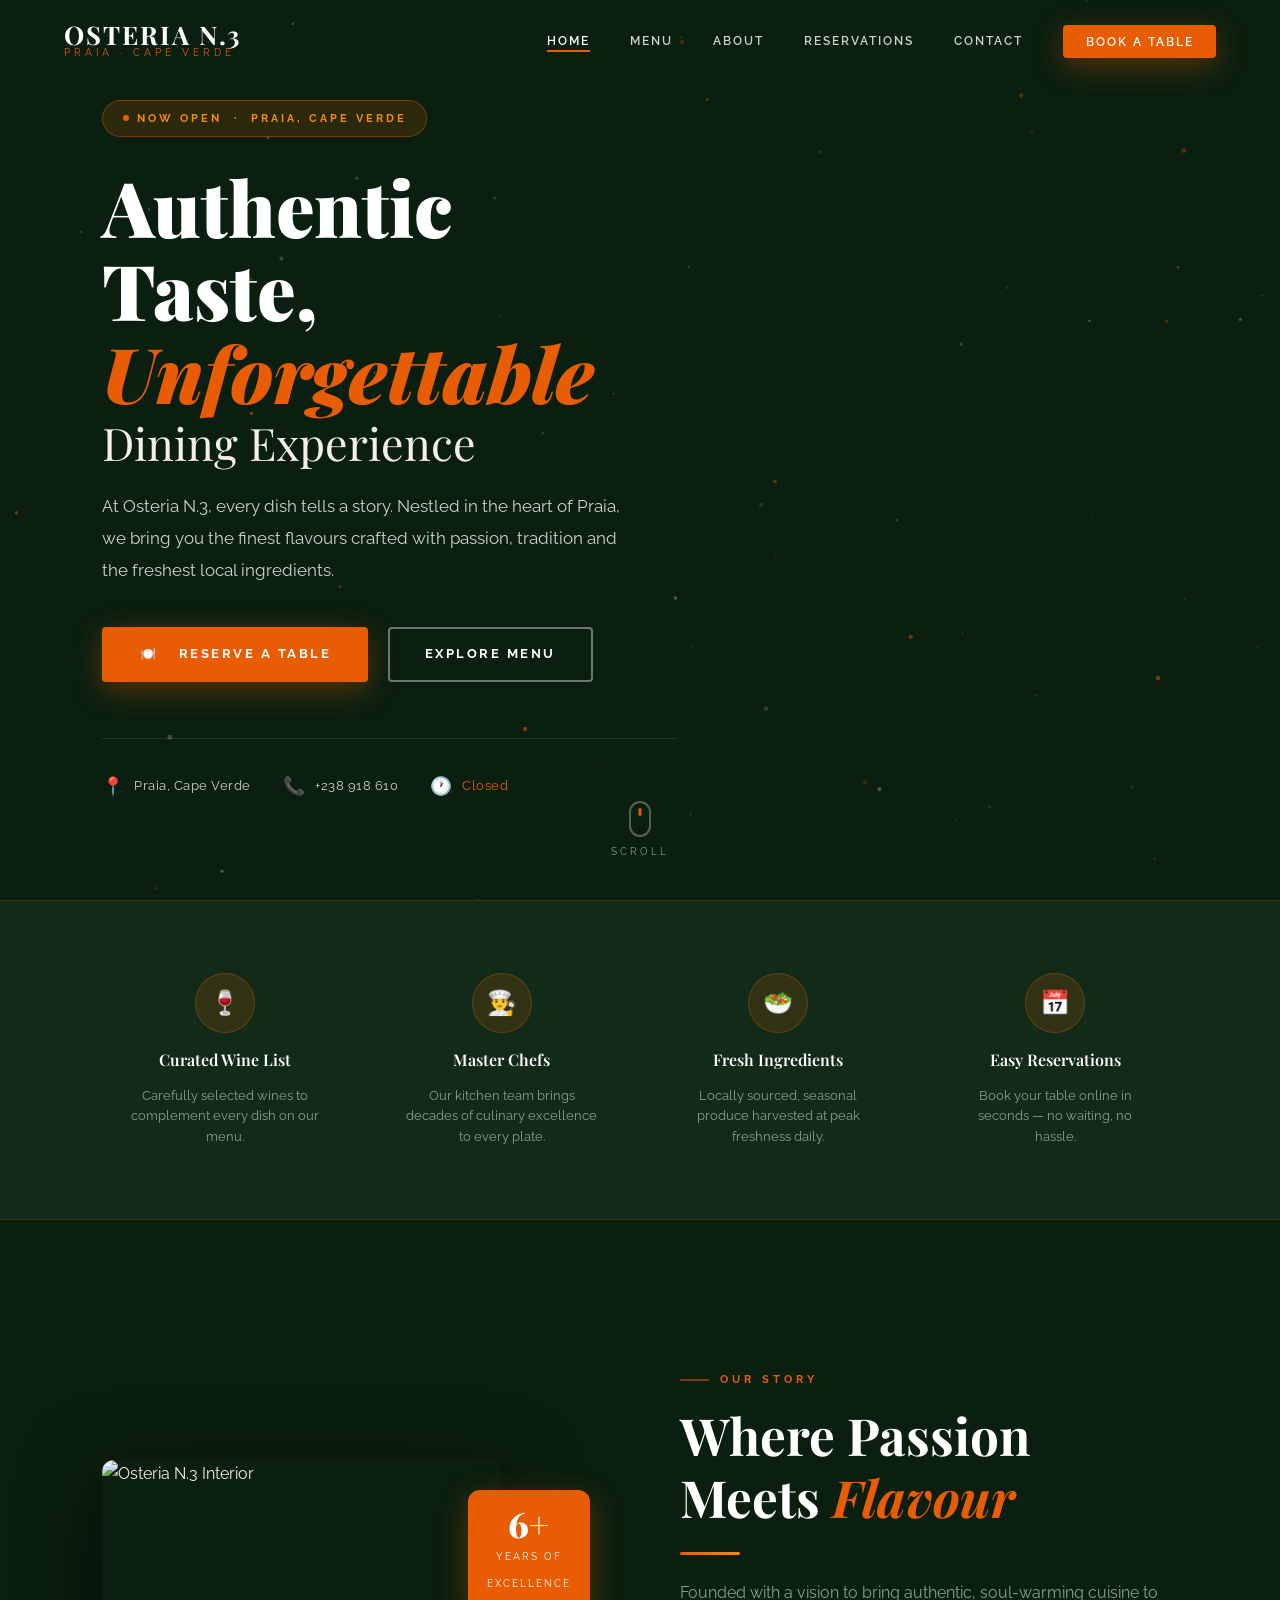
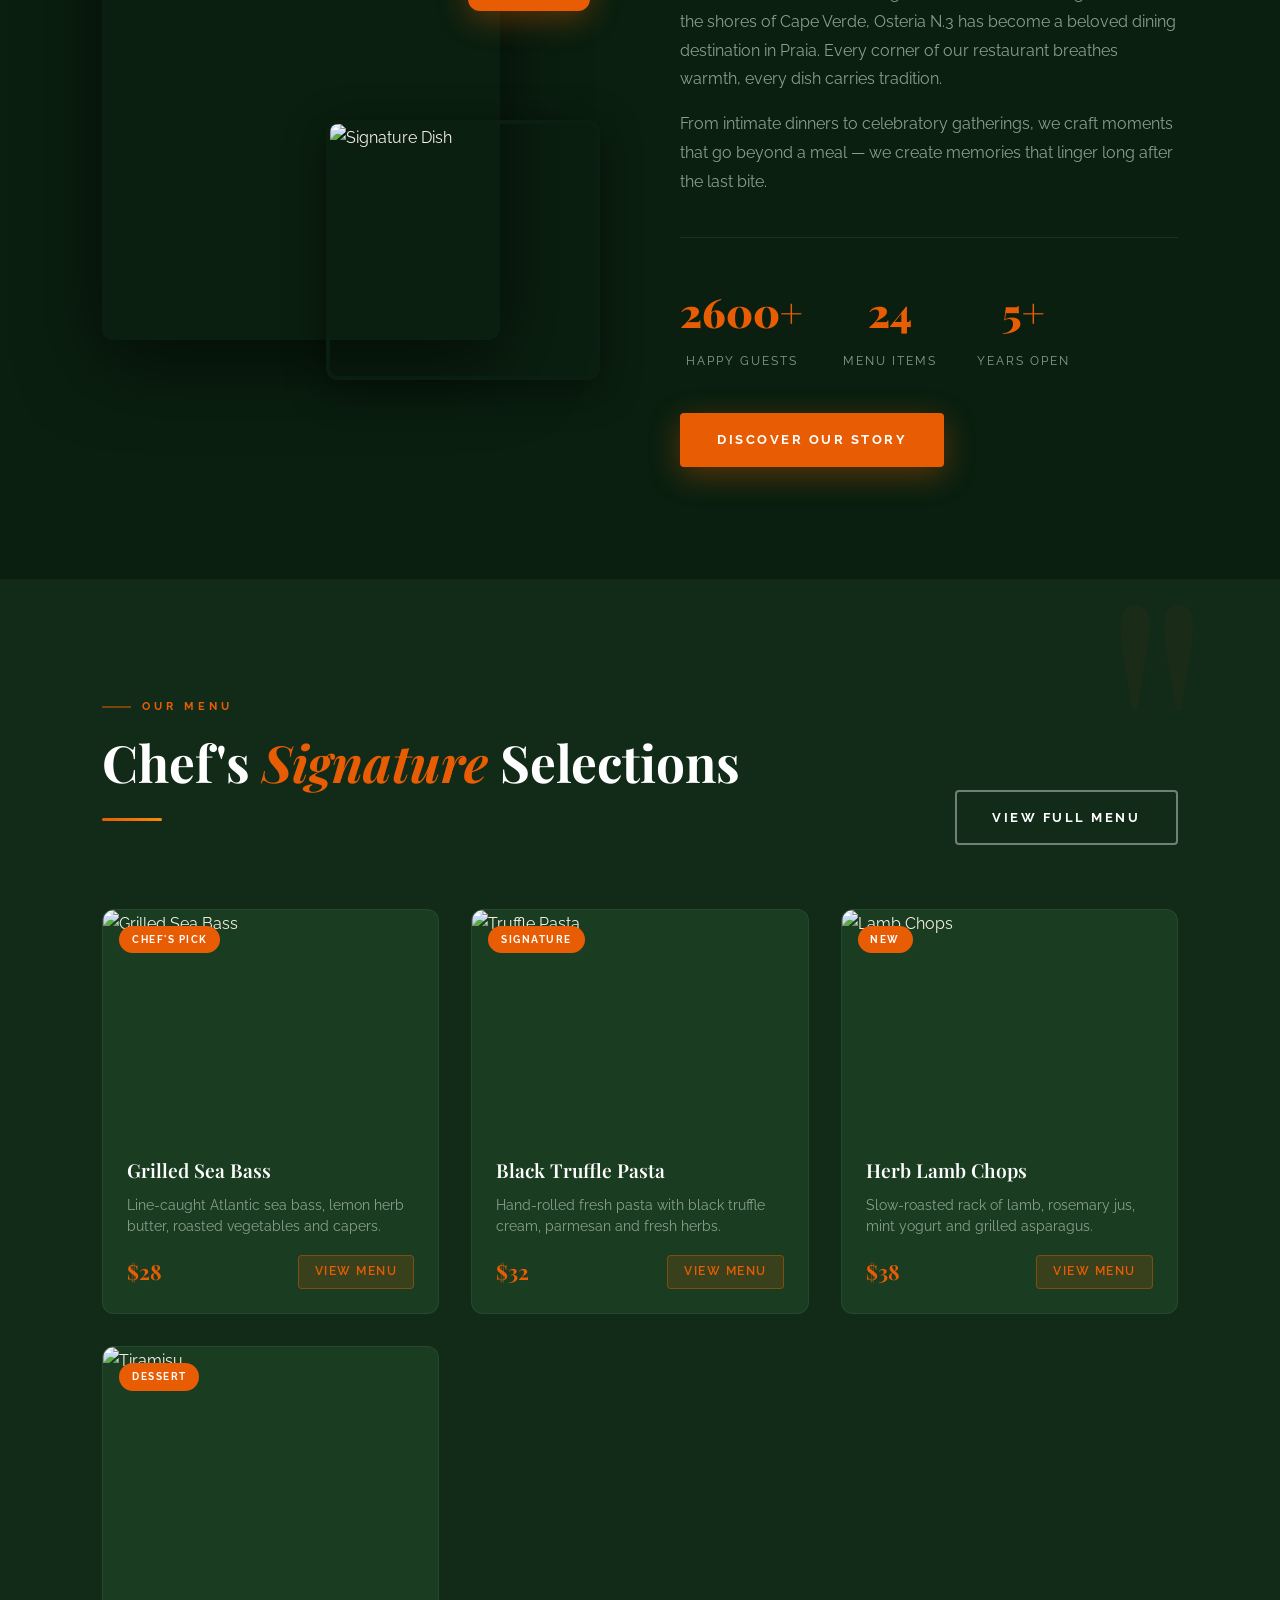
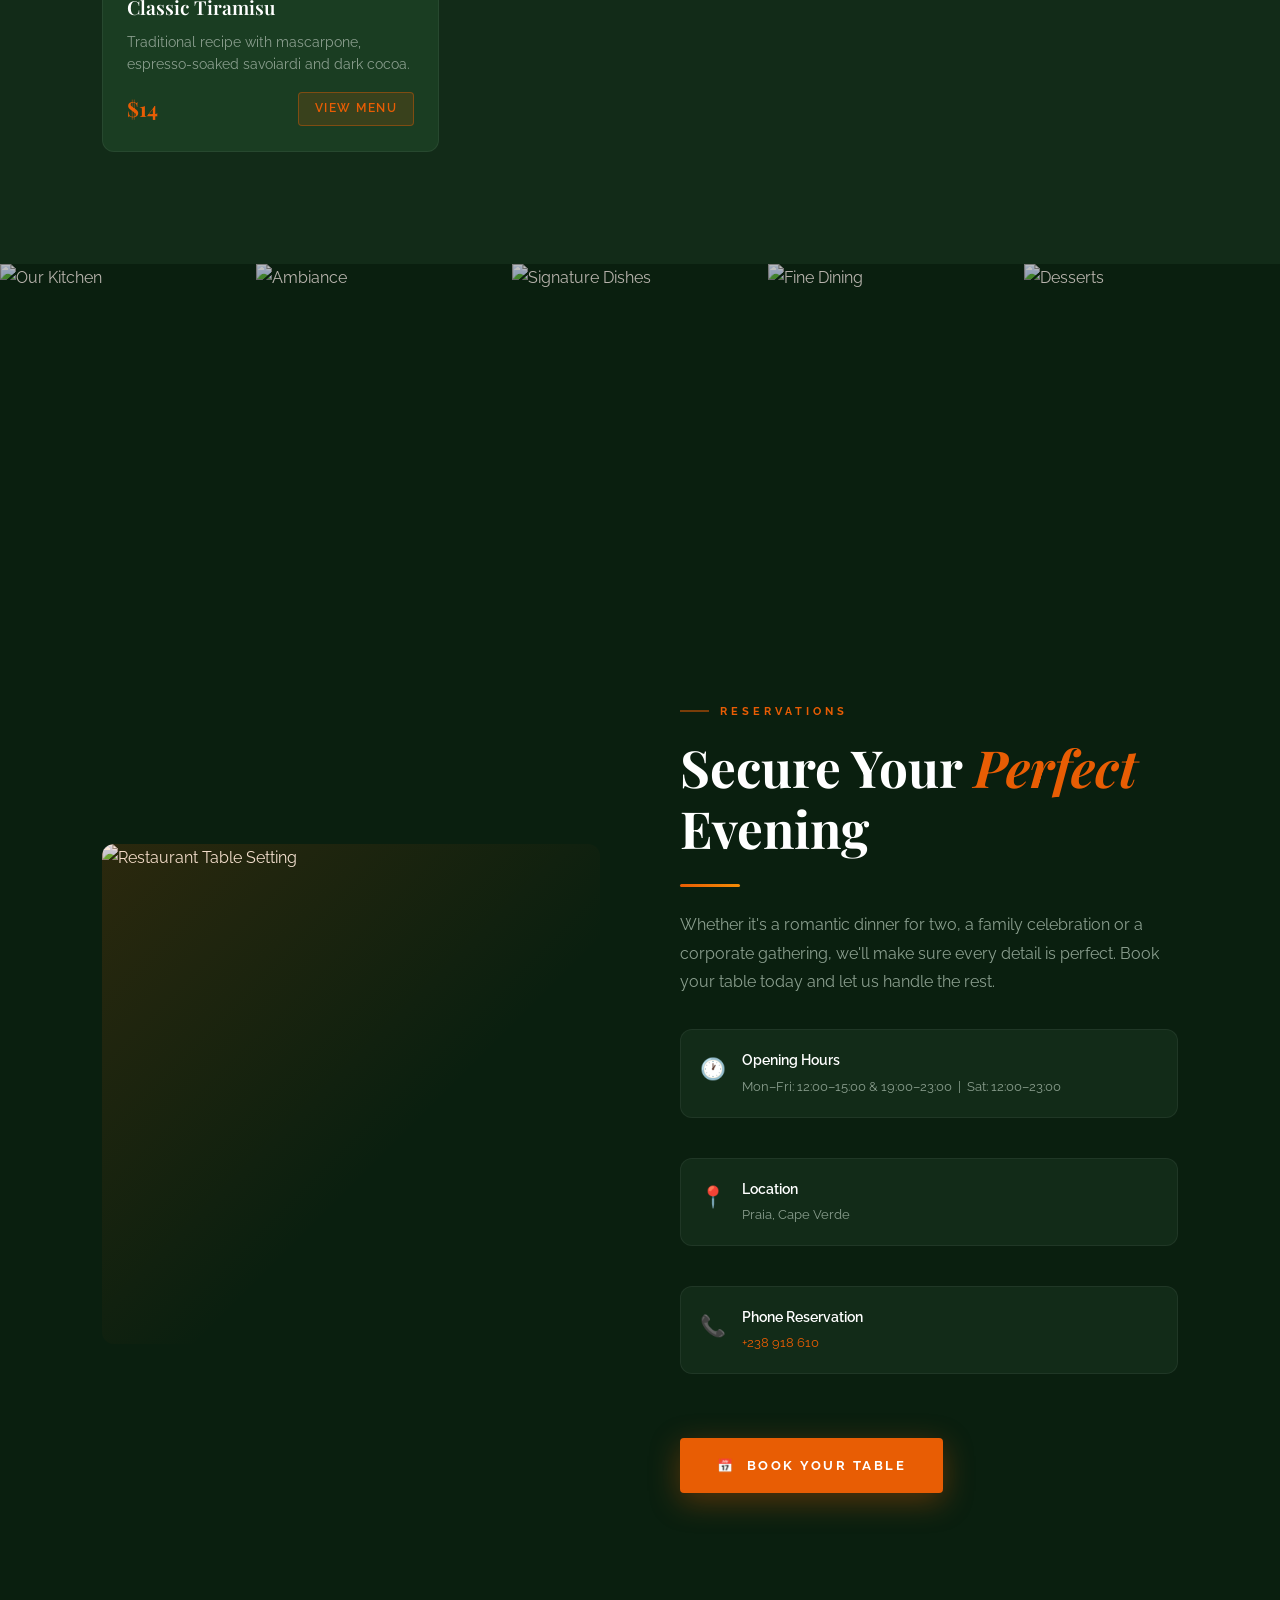
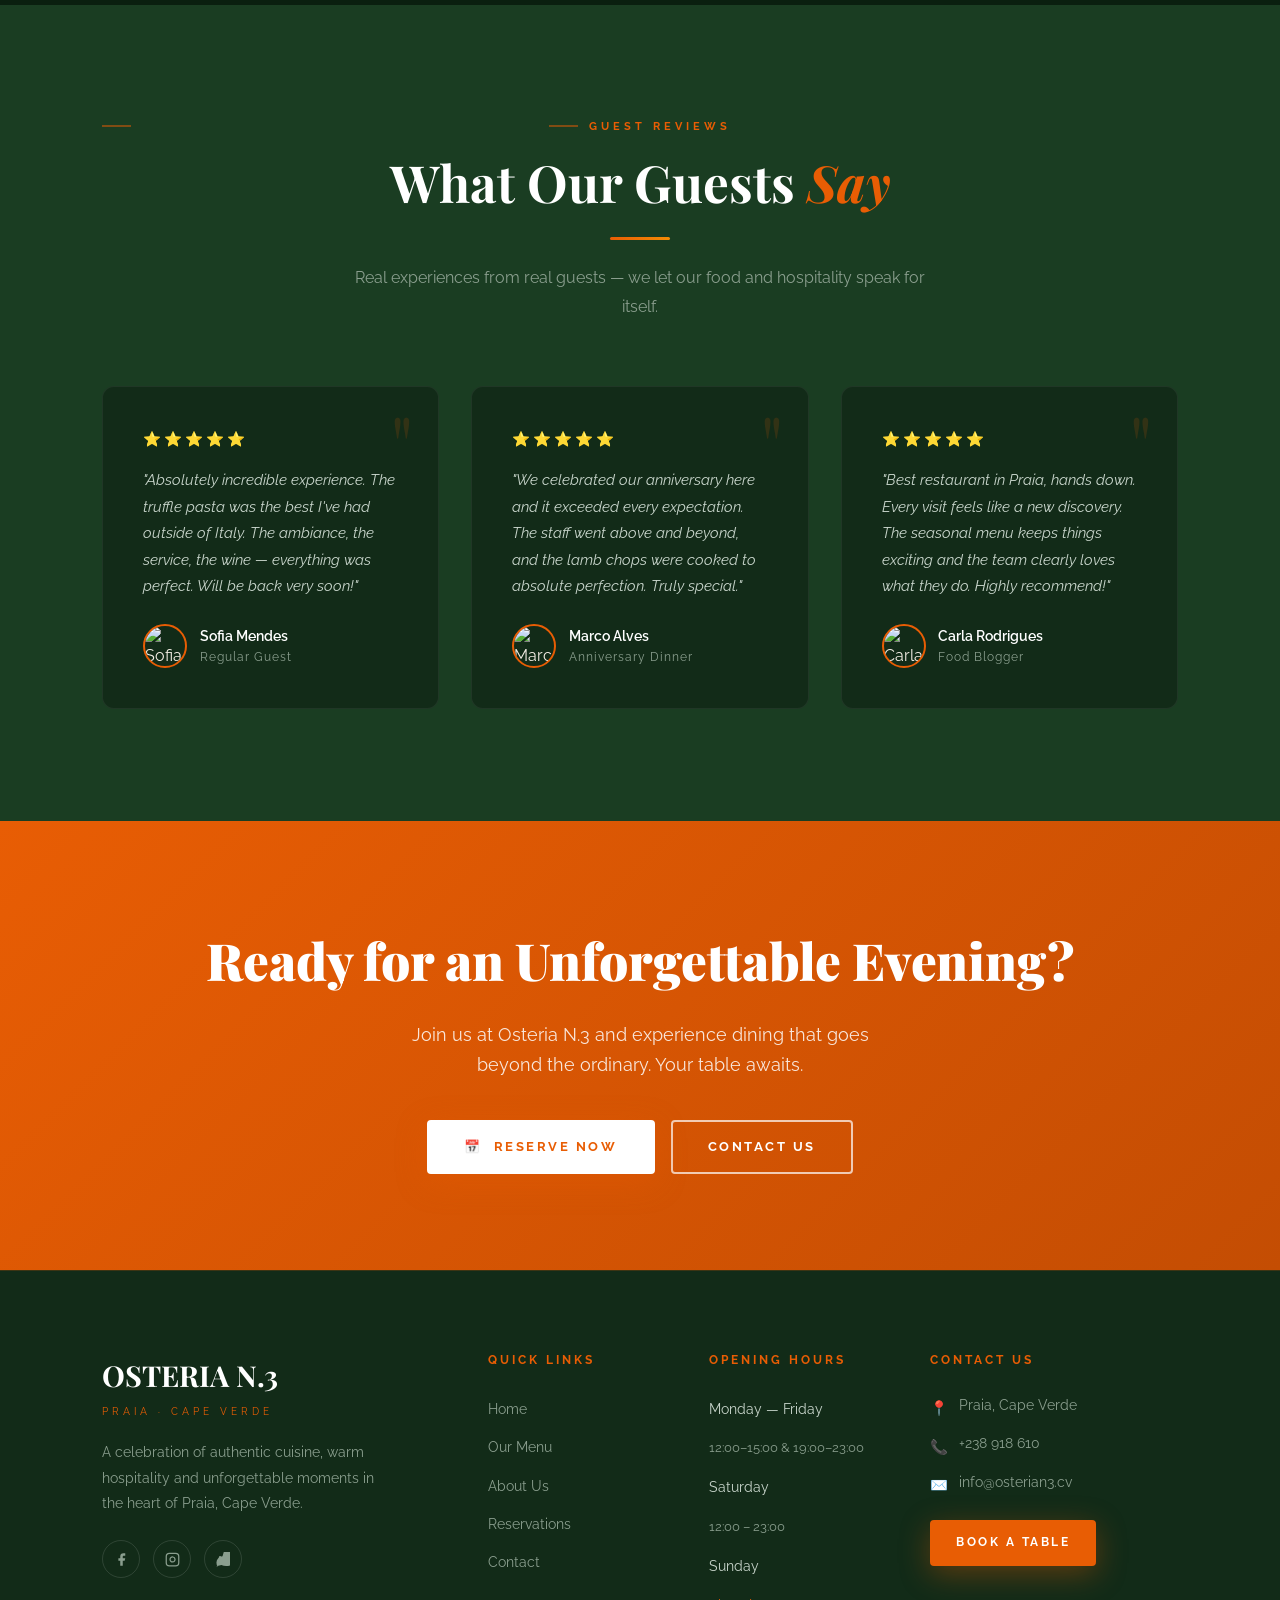
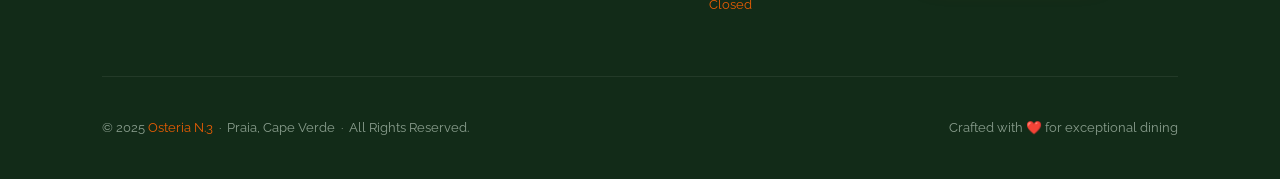
==== commit ba7e6de5: "Optimize HTML: add lazy loading to all images, preload critical resources, optimize font loading, ad" ====
--- a/index.html
+++ b/index.html
@@ -10,14 +10,22 @@
   <meta property="og:description" content="Premium dining experience in the heart of Praia. Authentic cuisine, elegant atmosphere." />
   <meta property="og:type" content="website" />
   <title>Osteria N.3 | Fine Dining · Praia, Cape Verde</title>
-  <link rel="preload" as="image" href="https://images.unsplash.com/photo-1414235077428-338989a2e8c0?w=1200&q=80" />
+  
+  <!-- Preconnect to external resources -->
+  <link rel="preconnect" href="https://fonts.googleapis.com" />
+  <link rel="preconnect" href="https://fonts.gstatic.com" crossorigin />
+  <link rel="dns-prefetch" href="https://images.unsplash.com" />
+  
+  <!-- Preload critical styles -->
   <link rel="preload" as="style" href="style.css" />
-    <link rel="preconnect" href="https://fonts.googleapis.com" />
-  <link rel="preconnect" href="https://fonts.gstatic.com" crossorigin />
-  <link rel="stylesheet" href="https://fonts.googleapis.com/css2?family=Playfair+Display:ital,wght@0,400;0,600;0,700;0,900;1,400;1,600&family=Raleway:wght@300;400;500;600;700&family=Dancing+Script:wght@600;700&display=swap" />
+  
+  <!-- Google Fonts (async loading) -->
+  <link rel="stylesheet" href="https://fonts.googleapis.com/css2?family=Playfair+Display:ital,wght@0,400;0,600;0,700;0,900;1,400;1,600&family=Raleway:wght@300;400;500;600;700&family=Dancing+Script:wght@400;700&display=swap" />
+  
+  <!-- Main styles -->
   <link rel="stylesheet" href="style.css" />
   
-  
+  <!-- Favicon -->
   <link rel="icon" type="image/svg+xml" href="data:image/svg+xml,<svg xmlns='http://www.w3.org/2000/svg' viewBox='0 0 100 100'><text y='.9em' font-size='90'>🍽️</text></svg>" />
 </head>
 <body>
@@ -86,22 +94,22 @@
 
       <div class="hero-cta">
         <a href="reservation.html" class="btn-primary">
-          <span>&#127869;</span>&nbsp; Reserve a Table
+          <span>🍽️</span>&nbsp; Reserve a Table
         </a>
         <a href="menu.html" class="btn-outline">Explore Menu</a>
       </div>
 
       <div class="hero-info">
         <div class="hero-info-item">
-          <span class="icon">&#128205;</span>
+          <span class="icon">📍</span>
           <span>Praia, Cape Verde</span>
         </div>
         <div class="hero-info-item">
-          <span class="icon">&#128222;</span>
+          <span class="icon">📞</span>
           <span>+238 918 610</span>
         </div>
         <div class="hero-info-item">
-          <span class="icon">&#128336;</span>
+          <span class="icon">🕐</span>
           <span class="open-status">Mon–Sat: 12:00–23:00</span>
         </div>
       </div>
@@ -117,22 +125,22 @@
   <section class="features-strip">
     <div class="features-grid stagger">
       <div class="feature-item">
-        <div class="feature-icon">&#127863;</div>
+        <div class="feature-icon">🍷</div>
         <h4>Curated Wine List</h4>
         <p>Carefully selected wines to complement every dish on our menu.</p>
       </div>
       <div class="feature-item">
-        <div class="feature-icon">&#128104;&#8205;&#127859;</div>
+        <div class="feature-icon">👨‍🍳</div>
         <h4>Master Chefs</h4>
         <p>Our kitchen team brings decades of culinary excellence to every plate.</p>
       </div>
       <div class="feature-item">
-        <div class="feature-icon">&#127807;</div>
+        <div class="feature-icon">🥗</div>
         <h4>Fresh Ingredients</h4>
         <p>Locally sourced, seasonal produce harvested at peak freshness daily.</p>
       </div>
       <div class="feature-item">
-        <div class="feature-icon">&#128197;</div>
+        <div class="feature-icon">📅</div>
         <h4>Easy Reservations</h4>
         <p>Book your table online in seconds — no waiting, no hassle.</p>
       </div>
@@ -144,13 +152,15 @@
     <div class="about-images reveal-left">
       <img
         class="about-img-main"
-        src="https://images.unsplash.com/photo-1517248135467-4c7edcad34c4?w=700?w=900&q=80q=75"
+        src="https://images.unsplash.com/photo-1517248135467-4c7edcad34c4?w=900&q=75"
         alt="Osteria N.3 Interior"
+        loading="lazy"
       />
       <img
         class="about-img-accent"
-        src="https://images.unsplash.com/photo-1504674900247-0877df9cc836?w=500?w=600&q=80q=72"
+        src="https://images.unsplash.com/photo-1504674900247-0877df9cc836?w=600&q=72"
         alt="Signature Dish"
+        loading="lazy"
       />
       <div class="about-badge">
         <span class="num" data-target="10" data-suffix="+">0+</span>
@@ -211,8 +221,9 @@
       <div class="menu-card">
         <div style="overflow:hidden; position:relative;">
           <img class="menu-card-img"
-            src="https://images.unsplash.com/photo-1544025162-d76694265947?w=500?w=600&q=80q=72"
-            alt="Grilled Sea Bass" />
+            src="https://images.unsplash.com/photo-1544025162-d76694265947?w=600&q=72"
+            alt="Grilled Sea Bass"
+            loading="lazy" />
           <span class="menu-card-tag">Chef's Pick</span>
         </div>
         <div class="menu-card-body">
@@ -228,8 +239,9 @@
       <div class="menu-card">
         <div style="overflow:hidden; position:relative;">
           <img class="menu-card-img"
-            src="https://images.unsplash.com/photo-1473093226555-0465b3b98781?w=500?w=600&q=80q=72"
-            alt="Truffle Pasta" />
+            src="https://images.unsplash.com/photo-1473093226555-0465b3b98781?w=600&q=72"
+            alt="Truffle Pasta"
+            loading="lazy" />
           <span class="menu-card-tag">Signature</span>
         </div>
         <div class="menu-card-body">
@@ -245,8 +257,9 @@
       <div class="menu-card">
         <div style="overflow:hidden; position:relative;">
           <img class="menu-card-img"
-            src="https://images.unsplash.com/photo-1558030006-450675393462?w=500?w=600&q=80q=72"
-            alt="Lamb Chops" />
+            src="https://images.unsplash.com/photo-1558030006-450675393462?w=600&q=72"
+            alt="Lamb Chops"
+            loading="lazy" />
           <span class="menu-card-tag">New</span>
         </div>
         <div class="menu-card-body">
@@ -262,8 +275,9 @@
       <div class="menu-card">
         <div style="overflow:hidden; position:relative;">
           <img class="menu-card-img"
-            src="https://images.unsplash.com/photo-1571877227200-a0d98ea607e9?w=500?w=600&q=80q=72"
-            alt="Tiramisu" />
+            src="https://images.unsplash.com/photo-1571877227200-a0d98ea607e9?w=600&q=72"
+            alt="Tiramisu"
+            loading="lazy" />
           <span class="menu-card-tag">Dessert</span>
         </div>
         <div class="menu-card-body">
@@ -282,23 +296,23 @@
   <!-- ========== GALLERY STRIP ========== -->
   <div class="gallery-strip">
     <div class="gallery-strip-item">
-      <img loading="lazy" src="https://images.unsplash.com/photo-1600891964599-f61ba0e24092?w=450?w=500&q=80q=70" alt="Our Kitchen" />
+      <img loading="lazy" src="https://images.unsplash.com/photo-1600891964599-f61ba0e24092?w=500&q=70" alt="Our Kitchen" />
       <div class="overlay"><span>Our Kitchen</span></div>
     </div>
     <div class="gallery-strip-item">
-      <img loading="lazy" src="https://images.unsplash.com/photo-1559339352-11d035aa65de?w=450?w=500&q=80q=70" alt="Ambiance" />
+      <img loading="lazy" src="https://images.unsplash.com/photo-1559339352-11d035aa65de?w=500&q=70" alt="Ambiance" />
       <div class="overlay"><span>Ambiance</span></div>
     </div>
     <div class="gallery-strip-item">
-      <img loading="lazy" src="https://images.unsplash.com/photo-1565299624946-b28f40a0ae38?w=450?w=500&q=80q=70" alt="Signature Dishes" />
+      <img loading="lazy" src="https://images.unsplash.com/photo-1565299624946-b28f40a0ae38?w=500&q=70" alt="Signature Dishes" />
       <div class="overlay"><span>Signature Dishes</span></div>
     </div>
     <div class="gallery-strip-item">
-      <img loading="lazy" src="https://images.unsplash.com/photo-1550966871-3ed3cdb5ed0c?w=450?w=500&q=80q=70" alt="Fine Dining" />
+      <img loading="lazy" src="https://images.unsplash.com/photo-1550966871-3ed3cdb5ed0c?w=500&q=70" alt="Fine Dining" />
       <div class="overlay"><span>Fine Dining</span></div>
     </div>
     <div class="gallery-strip-item">
-      <img loading="lazy" src="https://images.unsplash.com/photo-1567188040759-fb8a883dc6d6?w=450?w=500&q=80q=70" alt="Desserts" />
+      <img loading="lazy" src="https://images.unsplash.com/photo-1567188040759-fb8a883dc6d6?w=500&q=70" alt="Desserts" />
       <div class="overlay"><span>Desserts</span></div>
     </div>
   </div>
@@ -307,8 +321,9 @@
   <section class="reservation-teaser" id="reserve">
     <div class="reservation-teaser-img reveal-left">
       <img
-        src="https://images.unsplash.com/photo-1424847651672-bf20a4b0982b?w=700?w=900&q=80q=75"
+        src="https://images.unsplash.com/photo-1424847651672-bf20a4b0982b?w=900&q=75"
         alt="Restaurant Table Setting"
+        loading="lazy"
       />
     </div>
 
@@ -326,21 +341,21 @@
 
       <div style="margin-top:2rem; display:flex; flex-direction:column; gap:1rem;">
         <div class="res-detail">
-          <span class="icon">&#128336;</span>
+          <span class="icon">🕐</span>
           <div>
             <h4>Opening Hours</h4>
             <p>Mon–Fri: 12:00–15:00 &amp; 19:00–23:00 &nbsp;|&nbsp; Sat: 12:00–23:00</p>
           </div>
         </div>
         <div class="res-detail">
-          <span class="icon">&#128205;</span>
+          <span class="icon">📍</span>
           <div>
             <h4>Location</h4>
             <p>Praia, Cape Verde</p>
           </div>
         </div>
         <div class="res-detail">
-          <span class="icon">&#128222;</span>
+          <span class="icon">📞</span>
           <div>
             <h4>Phone Reservation</h4>
             <p><a href="tel:+238918610" style="color:var(--orange);">+238 918 610</a></p>
@@ -349,7 +364,7 @@
       </div>
 
       <a href="reservation.html" class="btn-primary" style="margin-top:2.5rem;">
-        &#128197;&nbsp; Book Your Table
+        📅&nbsp; Book Your Table
       </a>
     </div>
   </section>
@@ -372,13 +387,14 @@
 
       <div class="testimonial-card">
         <div class="stars">
-          <span>&#9733;</span><span>&#9733;</span><span>&#9733;</span><span>&#9733;</span><span>&#9733;</span>
+          <span>⭐</span><span>⭐</span><span>⭐</span><span>⭐</span><span>⭐</span>
         </div>
         <p>"Absolutely incredible experience. The truffle pasta was the best I've had outside of Italy. The ambiance, the service, the wine — everything was perfect. Will be back very soon!"</p>
         <div class="testimonial-author">
           <img class="author-avatar"
-            src="https://images.unsplash.com/photo-1494790108377-be9c29b29330?w=80?w=100&q=80q=70"
-            alt="Sofia M." />
+            src="https://images.unsplash.com/photo-1494790108377-be9c29b29330?w=100&q=70"
+            alt="Sofia M."
+            loading="lazy" />
           <div class="author-info">
             <div class="name">Sofia Mendes</div>
             <div class="role">Regular Guest</div>
@@ -388,13 +404,14 @@
 
       <div class="testimonial-card">
         <div class="stars">
-          <span>&#9733;</span><span>&#9733;</span><span>&#9733;</span><span>&#9733;</span><span>&#9733;</span>
+          <span>⭐</span><span>⭐</span><span>⭐</span><span>⭐</span><span>⭐</span>
         </div>
         <p>"We celebrated our anniversary here and it exceeded every expectation. The staff went above and beyond, and the lamb chops were cooked to absolute perfection. Truly special."</p>
         <div class="testimonial-author">
           <img class="author-avatar"
-            src="https://images.unsplash.com/photo-1507003211169-0a1dd7228f2d?w=80?w=100&q=80q=70"
-            alt="Marco A." />
+            src="https://images.unsplash.com/photo-1507003211169-0a1dd7228f2d?w=100&q=70"
+            alt="Marco A."
+            loading="lazy" />
           <div class="author-info">
             <div class="name">Marco Alves</div>
             <div class="role">Anniversary Dinner</div>
@@ -404,13 +421,14 @@
 
       <div class="testimonial-card">
         <div class="stars">
-          <span>&#9733;</span><span>&#9733;</span><span>&#9733;</span><span>&#9733;</span><span>&#9733;</span>
+          <span>⭐</span><span>⭐</span><span>⭐</span><span>⭐</span><span>⭐</span>
         </div>
         <p>"Best restaurant in Praia, hands down. Every visit feels like a new discovery. The seasonal menu keeps things exciting and the team clearly loves what they do. Highly recommend!"</p>
         <div class="testimonial-author">
           <img class="author-avatar"
-            src="https://images.unsplash.com/photo-1438761681033-6461ffad8d80?w=80?w=100&q=80q=70"
-            alt="Carla R." />
+            src="https://images.unsplash.com/photo-1438761681033-6461ffad8d80?w=100&q=70"
+            alt="Carla R."
+            loading="lazy" />
           <div class="author-info">
             <div class="name">Carla Rodrigues</div>
             <div class="role">Food Blogger</div>
@@ -429,7 +447,7 @@
       <div style="display:flex; gap:1rem; justify-content:center; flex-wrap:wrap; margin-top:2rem;">
         <a href="reservation.html" class="btn-primary"
           style="background:var(--white); color:var(--orange); border-color:var(--white);">
-          &#128197;&nbsp; Reserve Now
+          📅&nbsp; Reserve Now
         </a>
         <a href="contact.html" class="btn-outline">Contact Us</a>
       </div>
@@ -448,26 +466,21 @@
           moments in the heart of Praia, Cape Verde.
         </p>
         <div class="footer-social">
-          <a href="#" class="social-link" aria-label="Facebook" data-tooltip="Facebook">
+          <a href="#" class="social-link" aria-label="Facebook">
             <svg width="15" height="15" viewBox="0 0 24 24" fill="currentColor">
               <path d="M18 2h-3a5 5 0 0 0-5 5v3H7v4h3v8h4v-8h3l1-4h-4V7a1 1 0 0 1 1-1h3z"/>
             </svg>
           </a>
-          <a href="#" class="social-link" aria-label="Instagram" data-tooltip="Instagram">
+          <a href="#" class="social-link" aria-label="Instagram">
             <svg width="15" height="15" viewBox="0 0 24 24" fill="none" stroke="currentColor" stroke-width="2">
               <rect x="2" y="2" width="20" height="20" rx="5" ry="5"/>
               <path d="M16 11.37A4 4 0 1 1 12.63 8 4 4 0 0 1 16 11.37z"/>
               <line x1="17.5" y1="6.5" x2="17.51" y2="6.5"/>
             </svg>
           </a>
-          <a href="#" class="social-link" aria-label="WhatsApp" data-tooltip="WhatsApp">
+          <a href="#" class="social-link" aria-label="WhatsApp">
             <svg width="15" height="15" viewBox="0 0 24 24" fill="currentColor">
-              <path d="M17.472 14.382c-.297-.149-1.758-.867-2.03-.967-.273-.099-.471-.148-.67.15-.197.297-.767.966-.94 1.164-.173.199-.347.223-.644.075-.297-.15-1.255-.463-2.39-1.475-.883-.788-1.48-1.761-1.653-2.059-.173-.297-.018-.458.13-.606.134-.133.298-.347.446-.52.149-.174.198-.298.298-.497.099-.198.05-.371-.025-.52-.075-.149-.669-1.612-.916-2.207-.242-.579-.487-.5-.669-.51-.173-.008-.371-.01-.57-.01-.198 0-.52.074-.792.372-.272.297-1.04 1.016-1.04 2.479 0 1.462 1.065 2.875 1.213 3.074.149.198 2.096 3.2 5.077 4.487.709.306 1.262.489 1.694.625.712.227 1.36.195 1.871.118.571-.085 1.758-.719 2.006-1.413.248-.694.248-1.289.173-1.413-.074-.124-.272-.198-.57-.347m-5.421 7.403h-.004a9.87 9.87 0 0 1-5.031-1.378l-.361-.214-3.741.982.998-3.648-.235-.374a9.86 9.86 0 0 1-1.51-5.26c.001-5.45 4.436-9.884 9.888-9.884 2.64 0 5.122 1.03 6.988 2.898a9.825 9.825 0 0 1 2.893 6.994c-.003 5.45-4.437 9.884-9.885 9.884m8.413-18.297A11.815 11.815 0 0 0 12.05 0C5.495 0 .16 5.335.157 11.892c0 2.096.547 4.142 1.588 5.945L.057 24l6.305-1.654a11.882 11.882 0 0 0 5.683 1.448h.005c6.554 0 11.89-5.335 11.893-11.893a11.821 11.821 0 0 0-3.48-8.413z"/>
-            </svg>
-          </a>
-          <a href="#" class="social-link" aria-label="TripAdvisor" data-tooltip="TripAdvisor">
-            <svg width="15" height="15" viewBox="0 0 24 24" fill="currentColor">
-              <path d="M12 2C6.48 2 2 6.48 2 12s4.48 10 10 10 10-4.48 10-10S17.52 2 12 2zm0 3c1.66 0 3 1.34 3 3s-1.34 3-3 3-3-1.34-3-3 1.34-3 3-3zm0 14.2c-2.5 0-4.71-1.28-6-3.22.03-1.99 4-3.08 6-3.08 1.99 0 5.97 1.09 6 3.08-1.29 1.94-3.5 3.22-6 3.22z"/>
+              <path d="M17.472 14.382c-.297-.149-1.758-.867-2.03-.967-.273-.099-.471-.148-.67.15-.197.297-.767.966-.94 1.164-.173.199-.347.223-.644.075-.297-.15-1.255-.463-2.39-1.475-.883-.788-1.48-1.761-1.653-2.059-.173-.297-.018-.458.13-.606.134-.133.298-.347.446-.52.149-.174.198-.298.298-.497.099-.198.05-.371-.025-.52-.075-.149-.669-1.612-.916-2.207-.242-.579-.487-.5-.67-.51-.173-.008-.371-.01-.57-.01-.198 0-.52.074-.792.372-.272.297-1.04 1.016-1.04 2.479 0 1.462 1.065 2.875 1.213 3.074.149.198 2.096 3.2 5.076 4.487.709.306 1.262.489 1.694.625.712.227 1.36.195 1.871.118.571-.085 1.758-.719 2.006-1.413.248-.694.248-1.289.173-1.413-.074-.124-.272-.198-.57-.347m-5.421-7.403h-.004a9.87 9.87 0 00-9.746 9.798c0 2.734.732 5.403 2.124 7.711L2.129 22.863l8.156-2.14c2.261 1.226 4.8 1.872 7.548 1.872 9.142 0 16.545-7.379 16.545-16.456 0-4.41-1.814-8.562-5.107-11.67-3.293-3.11-7.694-4.825-12.3-4.825"/>
             </svg>
           </a>
         </div>
@@ -499,27 +512,23 @@
       <div class="footer-col">
         <h4>Contact Us</h4>
         <div class="footer-contact-item">
-          <span class="icon">&#128205;</span>
+          <span class="icon">📍</span>
           <span>Praia, Cape Verde</span>
         </div>
         <div class="footer-contact-item">
-          <span class="icon">&#128222;</span>
+          <span class="icon">📞</span>
           <span>
             <a href="tel:+238918610"
-              style="color:var(--text-muted); transition:color 0.2s;"
-              onmouseover="this.style.color='var(--orange)'"
-              onmouseout="this.style.color='var(--text-muted)'">
+              style="color:var(--text-muted); transition:color 0.2s;">
               +238 918 610
             </a>
           </span>
         </div>
         <div class="footer-contact-item">
-          <span class="icon">&#9993;</span>
+          <span class="icon">✉️</span>
           <span>
             <a href="mailto:info@osterian3.cv"
-              style="color:var(--text-muted); transition:color 0.2s;"
-              onmouseover="this.style.color='var(--orange)'"
-              onmouseout="this.style.color='var(--text-muted)'">
+              style="color:var(--text-muted); transition:color 0.2s;">
               info@osterian3.cv
             </a>
           </span>
@@ -536,10 +545,11 @@
 
     <div class="footer-bottom">
       <p>&copy; 2025 <span>Osteria N.3</span> &nbsp;&middot;&nbsp; Praia, Cape Verde &nbsp;&middot;&nbsp; All Rights Reserved.</p>
-      <p>Crafted with <span>&#9829;</span> for exceptional dining</p>
+      <p>Crafted with <span>❤️</span> for exceptional dining</p>
     </div>
   </footer>
 
-  <script src="script.js"></script>
+  <!-- Main Script -->
+  <script src="script.js" defer></script>
 </body>
 </html>
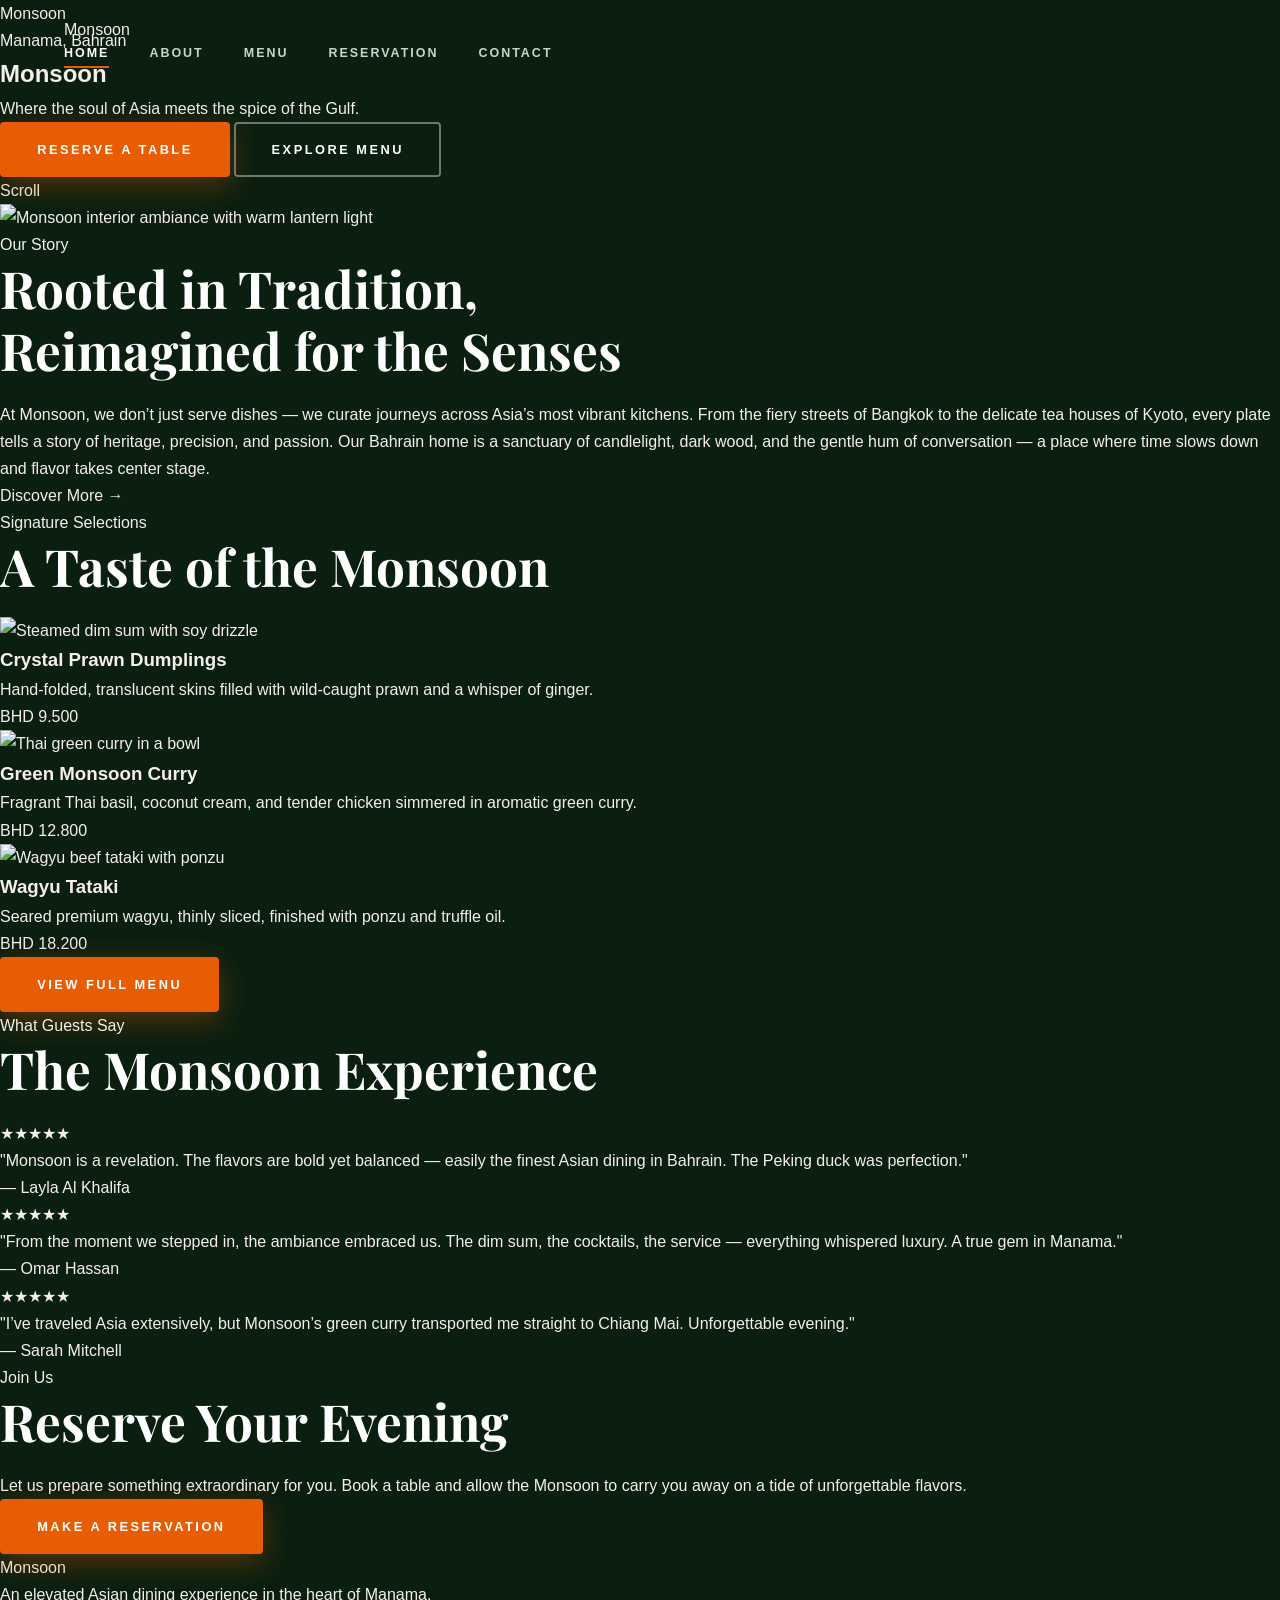
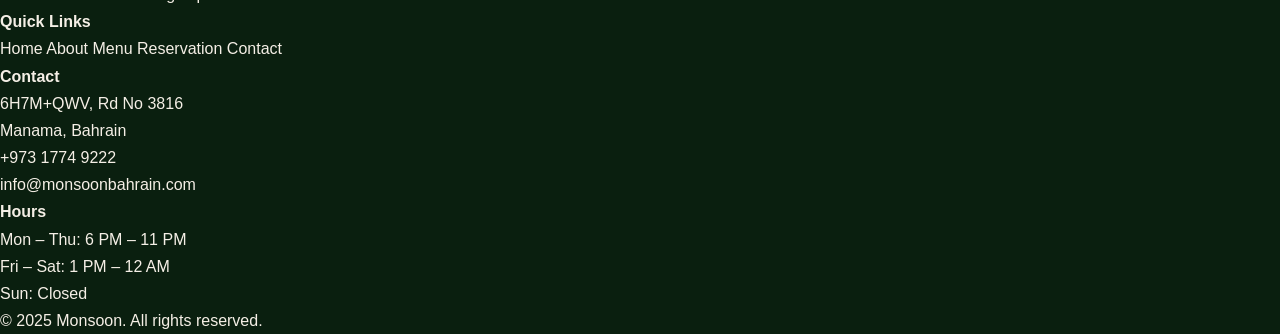
==== commit 20c720b6: "Create index.html" ====
--- a/index.html
+++ b/index.html
@@ -1,555 +1,196 @@
 <!DOCTYPE html>
 <html lang="en">
 <head>
-  <meta charset="UTF-8" />
-  <meta name="viewport" content="width=device-width, initial-scale=1.0" />
-  <meta name="description" content="Osteria N.3 — Premium Italian dining in Praia, Cape Verde. Experience authentic flavours, warm ambiance and unforgettable cuisine." />
-  <meta name="keywords" content="Osteria N.3, restaurant Praia, Cape Verde dining, Italian restaurant, fine dining Cape Verde" />
-  <meta name="author" content="Osteria N.3" />
-  <meta property="og:title" content="Osteria N.3 | Fine Dining · Praia, Cape Verde" />
-  <meta property="og:description" content="Premium dining experience in the heart of Praia. Authentic cuisine, elegant atmosphere." />
-  <meta property="og:type" content="website" />
-  <title>Osteria N.3 | Fine Dining · Praia, Cape Verde</title>
-  
-  <!-- Preconnect to external resources -->
-  <link rel="preconnect" href="https://fonts.googleapis.com" />
-  <link rel="preconnect" href="https://fonts.gstatic.com" crossorigin />
-  <link rel="dns-prefetch" href="https://images.unsplash.com" />
-  
-  <!-- Preload critical styles -->
-  <link rel="preload" as="style" href="style.css" />
-  
-  <!-- Google Fonts (async loading) -->
-  <link rel="stylesheet" href="https://fonts.googleapis.com/css2?family=Playfair+Display:ital,wght@0,400;0,600;0,700;0,900;1,400;1,600&family=Raleway:wght@300;400;500;600;700&family=Dancing+Script:wght@400;700&display=swap" />
-  
-  <!-- Main styles -->
-  <link rel="stylesheet" href="style.css" />
-  
-  <!-- Favicon -->
-  <link rel="icon" type="image/svg+xml" href="data:image/svg+xml,<svg xmlns='http://www.w3.org/2000/svg' viewBox='0 0 100 100'><text y='.9em' font-size='90'>🍽️</text></svg>" />
+    <meta charset="UTF-8">
+    <meta name="viewport" content="width=device-width, initial-scale=1.0">
+    <meta name="description" content="Monsoon - An elevated Asian dining experience in the heart of Manama, Bahrain. Discover bold flavors, refined ambiance, and impeccable service.">
+    <title>Monsoon | Asian Restaurant & Bar — Manama, Bahrain</title>
+
+    <!-- Fonts: Playfair Display + Inter -->
+    <link rel="preconnect" href="https://fonts.googleapis.com">
+    <link rel="preconnect" href="https://fonts.gstatic.com" crossorigin>
+    <link href="https://fonts.googleapis.com/css2?family=Playfair+Display:ital,wght@0,400;0,600;0,700;1,400;1,600&family=Inter:wght@300;400;500;600&display=swap" rel="stylesheet">
+
+    <link rel="stylesheet" href="style.css">
 </head>
 <body>
 
-  <!-- ========== LOADER ========== -->
-  <div class="loader" id="loader">
-    <div class="loader-logo">OSTERIA N.3</div>
-    <div style="font-size:0.65rem; letter-spacing:4px; color:var(--orange); text-transform:uppercase; margin-top:-0.5rem; margin-bottom:1rem;">Praia · Cape Verde</div>
-    <div class="loader-bar"><div class="loader-bar-fill"></div></div>
-  </div>
-
-  <!-- ========== NAVIGATION ========== -->
-  <nav class="navbar" id="navbar">
-    <a href="index.html" class="nav-logo">
-      <span class="logo-main">OSTERIA N.3</span>
-      <span class="logo-sub">Praia · Cape Verde</span>
-    </a>
-
-    <ul class="nav-links">
-      <li><a href="index.html" class="active">Home</a></li>
-      <li><a href="menu.html">Menu</a></li>
-      <li><a href="about.html">About</a></li>
-      <li><a href="reservation.html">Reservations</a></li>
-      <li><a href="contact.html">Contact</a></li>
-      <li><a href="reservation.html" class="nav-cta">Book a Table</a></li>
-    </ul>
-
-    <div class="hamburger" id="hamburger" aria-label="Open menu">
-      <span></span><span></span><span></span>
-    </div>
-  </nav>
-
-  <!-- Mobile Menu -->
-  <div class="mobile-menu" id="mobile-menu">
-    <a href="index.html">Home</a>
-    <a href="menu.html">Menu</a>
-    <a href="about.html">About</a>
-    <a href="reservation.html">Reservations</a>
-    <a href="contact.html">Contact</a>
-    <a href="reservation.html" class="btn-primary" style="margin-top:1rem;">Book a Table</a>
-  </div>
-
-  <!-- ========== HERO ========== -->
-  <section class="hero" id="home">
-    <div class="hero-bg"></div>
-    <div class="hero-overlay"></div>
-    <canvas id="particles-canvas"></canvas>
-
-    <div class="hero-content">
-      <div class="hero-badge">
-        <span class="dot"></span>
-        Now Open &nbsp;·&nbsp; Praia, Cape Verde
-      </div>
-
-      <h1 class="hero-title">
-        Authentic Taste,
-        <span class="highlight">Unforgettable</span>
-        <span class="line2">Dining Experience</span>
-      </h1>
-
-      <p class="hero-description">
-        At Osteria N.3, every dish tells a story. Nestled in the heart of Praia,
-        we bring you the finest flavours crafted with passion, tradition and the
-        freshest local ingredients.
-      </p>
-
-      <div class="hero-cta">
-        <a href="reservation.html" class="btn-primary">
-          <span>🍽️</span>&nbsp; Reserve a Table
-        </a>
-        <a href="menu.html" class="btn-outline">Explore Menu</a>
-      </div>
-
-      <div class="hero-info">
-        <div class="hero-info-item">
-          <span class="icon">📍</span>
-          <span>Praia, Cape Verde</span>
+    <!-- LOADER (Index only) -->
+    <div class="loader-wrapper">
+        <div class="loader">
+            <div class="loader-circle"></div>
+            <p class="loader-text">Monsoon</p>
         </div>
-        <div class="hero-info-item">
-          <span class="icon">📞</span>
-          <span>+238 918 610</span>
-        </div>
-        <div class="hero-info-item">
-          <span class="icon">🕐</span>
-          <span class="open-status">Mon–Sat: 12:00–23:00</span>
-        </div>
-      </div>
     </div>
 
-    <div class="scroll-indicator">
-      <div class="scroll-mouse"></div>
-      <span>Scroll</span>
-    </div>
-  </section>
+    <!-- Navigation -->
+    <header class="navbar" id="navbar">
+        <div class="nav-container">
+            <a href="index.html" class="logo">Monsoon</a>
+            <nav class="nav-links" id="navLinks">
+                <a href="index.html" class="active">Home</a>
+                <a href="about.html">About</a>
+                <a href="menu.html">Menu</a>
+                <a href="reservation.html">Reservation</a>
+                <a href="contact.html">Contact</a>
+            </nav>
+            <button class="hamburger" id="hamburger" aria-label="Menu">
+                <span></span>
+                <span></span>
+                <span></span>
+            </button>
+        </div>
+    </header>
 
-  <!-- ========== FEATURES STRIP ========== -->
-  <section class="features-strip">
-    <div class="features-grid stagger">
-      <div class="feature-item">
-        <div class="feature-icon">🍷</div>
-        <h4>Curated Wine List</h4>
-        <p>Carefully selected wines to complement every dish on our menu.</p>
-      </div>
-      <div class="feature-item">
-        <div class="feature-icon">👨‍🍳</div>
-        <h4>Master Chefs</h4>
-        <p>Our kitchen team brings decades of culinary excellence to every plate.</p>
-      </div>
-      <div class="feature-item">
-        <div class="feature-icon">🥗</div>
-        <h4>Fresh Ingredients</h4>
-        <p>Locally sourced, seasonal produce harvested at peak freshness daily.</p>
-      </div>
-      <div class="feature-item">
-        <div class="feature-icon">📅</div>
-        <h4>Easy Reservations</h4>
-        <p>Book your table online in seconds — no waiting, no hassle.</p>
-      </div>
-    </div>
-  </section>
+    <main>
+        <!-- Hero Section -->
+        <section class="hero" id="hero">
+            <div class="hero-bg" style="background-image: url('https://images.unsplash.com/photo-1553621042-f6e147245754?w=1200&q=80');"></div>
+            <div class="hero-overlay"></div>
+            <div class="hero-content">
+                <p class="hero-subtitle">Manama, Bahrain</p>
+                <h1 class="hero-title">Monsoon</h1>
+                <p class="hero-tagline">Where the soul of Asia meets the spice of the Gulf.</p>
+                <div class="hero-buttons">
+                    <a href="reservation.html" class="btn btn-primary">Reserve a Table</a>
+                    <a href="menu.html" class="btn btn-outline">Explore Menu</a>
+                </div>
+            </div>
+            <div class="hero-scroll-indicator">
+                <span>Scroll</span>
+                <div class="scroll-line"></div>
+            </div>
+        </section>
 
-  <!-- ========== ABOUT SNIPPET ========== -->
-  <section class="about-section" id="about">
-    <div class="about-images reveal-left">
-      <img
-        class="about-img-main"
-        src="https://images.unsplash.com/photo-1517248135467-4c7edcad34c4?w=900&q=75"
-        alt="Osteria N.3 Interior"
-        loading="lazy"
-      />
-      <img
-        class="about-img-accent"
-        src="https://images.unsplash.com/photo-1504674900247-0877df9cc836?w=600&q=72"
-        alt="Signature Dish"
-        loading="lazy"
-      />
-      <div class="about-badge">
-        <span class="num" data-target="10" data-suffix="+">0+</span>
-        <span class="label">Years of<br>Excellence</span>
-      </div>
-    </div>
+        <!-- About Teaser -->
+        <section class="about-teaser section-padding reveal">
+            <div class="container">
+                <div class="about-teaser-grid">
+                    <div class="about-teaser-image">
+                        <img src="https://images.unsplash.com/photo-1540648639573-8c848de23f0a?w=800&q=80" alt="Monsoon interior ambiance with warm lantern light">
+                    </div>
+                    <div class="about-teaser-text">
+                        <p class="section-label">Our Story</p>
+                        <h2 class="section-title">Rooted in Tradition,<br>Reimagined for the Senses</h2>
+                        <p>At Monsoon, we don’t just serve dishes — we curate journeys across Asia’s most vibrant kitchens. From the fiery streets of Bangkok to the delicate tea houses of Kyoto, every plate tells a story of heritage, precision, and passion. Our Bahrain home is a sanctuary of candlelight, dark wood, and the gentle hum of conversation — a place where time slows down and flavor takes center stage.</p>
+                        <a href="about.html" class="btn btn-text">Discover More <span>&rarr;</span></a>
+                    </div>
+                </div>
+            </div>
+        </section>
 
-    <div class="about-content reveal-right">
-      <span class="section-tag">Our Story</span>
-      <h2 class="section-title">
-        Where Passion Meets <em>Flavour</em>
-      </h2>
-      <div class="divider"></div>
-      <p class="section-subtitle">
-        Founded with a vision to bring authentic, soul-warming cuisine to the shores
-        of Cape Verde, Osteria N.3 has become a beloved dining destination in Praia.
-        Every corner of our restaurant breathes warmth, every dish carries tradition.
-      </p>
-      <p class="section-subtitle" style="margin-top:1rem;">
-        From intimate dinners to celebratory gatherings, we craft moments that go
-        beyond a meal — we create memories that linger long after the last bite.
-      </p>
+        <!-- Featured Menu / Gallery -->
+        <section class="featured-menu section-padding reveal">
+            <div class="container">
+                <p class="section-label">Signature Selections</p>
+                <h2 class="section-title">A Taste of the Monsoon</h2>
+                <div class="menu-grid">
+                    <div class="menu-card">
+                        <div class="menu-card-image">
+                            <img src="https://images.unsplash.com/photo-1563379926898-05f4575a45d8?w=600&q=80" alt="Steamed dim sum with soy drizzle">
+                        </div>
+                        <div class="menu-card-content">
+                            <h3>Crystal Prawn Dumplings</h3>
+                            <p>Hand-folded, translucent skins filled with wild-caught prawn and a whisper of ginger.</p>
+                            <span class="price">BHD 9.500</span>
+                        </div>
+                    </div>
+                    <div class="menu-card">
+                        <div class="menu-card-image">
+                            <img src="https://images.unsplash.com/photo-1559847844-5315695dadae?w=600&q=80" alt="Thai green curry in a bowl">
+                        </div>
+                        <div class="menu-card-content">
+                            <h3>Green Monsoon Curry</h3>
+                            <p>Fragrant Thai basil, coconut cream, and tender chicken simmered in aromatic green curry.</p>
+                            <span class="price">BHD 12.800</span>
+                        </div>
+                    </div>
+                    <div class="menu-card">
+                        <div class="menu-card-image">
+                            <img src="https://images.unsplash.com/photo-1551218808-94e220e084d2?w=600&q=80" alt="Wagyu beef tataki with ponzu">
+                        </div>
+                        <div class="menu-card-content">
+                            <h3>Wagyu Tataki</h3>
+                            <p>Seared premium wagyu, thinly sliced, finished with ponzu and truffle oil.</p>
+                            <span class="price">BHD 18.200</span>
+                        </div>
+                    </div>
+                </div>
+                <div class="center-btn">
+                    <a href="menu.html" class="btn btn-primary">View Full Menu</a>
+                </div>
+            </div>
+        </section>
 
-      <div class="about-stats">
-        <div class="stat">
-          <span class="num" data-target="5000" data-suffix="+">0+</span>
-          <span class="label">Happy Guests</span>
+        <!-- Testimonials -->
+        <section class="testimonials section-padding reveal">
+            <div class="container">
+                <p class="section-label">What Guests Say</p>
+                <h2 class="section-title">The Monsoon Experience</h2>
+                <div class="testimonials-grid">
+                    <div class="testimonial-card">
+                        <div class="testimonial-stars">★★★★★</div>
+                        <p>"Monsoon is a revelation. The flavors are bold yet balanced — easily the finest Asian dining in Bahrain. The Peking duck was perfection."</p>
+                        <span class="testimonial-author">— Layla Al Khalifa</span>
+                    </div>
+                    <div class="testimonial-card">
+                        <div class="testimonial-stars">★★★★★</div>
+                        <p>"From the moment we stepped in, the ambiance embraced us. The dim sum, the cocktails, the service — everything whispered luxury. A true gem in Manama."</p>
+                        <span class="testimonial-author">— Omar Hassan</span>
+                    </div>
+                    <div class="testimonial-card">
+                        <div class="testimonial-stars">★★★★★</div>
+                        <p>"I’ve traveled Asia extensively, but Monsoon’s green curry transported me straight to Chiang Mai. Unforgettable evening."</p>
+                        <span class="testimonial-author">— Sarah Mitchell</span>
+                    </div>
+                </div>
+            </div>
+        </section>
+
+        <!-- Reservation CTA -->
+        <section class="reservation-cta section-padding reveal">
+            <div class="container">
+                <div class="cta-card">
+                    <p class="section-label">Join Us</p>
+                    <h2 class="section-title">Reserve Your Evening</h2>
+                    <p>Let us prepare something extraordinary for you. Book a table and allow the Monsoon to carry you away on a tide of unforgettable flavors.</p>
+                    <a href="reservation.html" class="btn btn-primary">Make a Reservation</a>
+                </div>
+            </div>
+        </section>
+    </main>
+
+    <!-- Footer -->
+    <footer class="footer">
+        <div class="footer-container">
+            <div class="footer-brand">
+                <a href="index.html" class="footer-logo">Monsoon</a>
+                <p>An elevated Asian dining experience in the heart of Manama.</p>
+            </div>
+            <div class="footer-links">
+                <h4>Quick Links</h4>
+                <a href="index.html">Home</a>
+                <a href="about.html">About</a>
+                <a href="menu.html">Menu</a>
+                <a href="reservation.html">Reservation</a>
+                <a href="contact.html">Contact</a>
+            </div>
+            <div class="footer-contact">
+                <h4>Contact</h4>
+                <p>6H7M+QWV, Rd No 3816<br>Manama, Bahrain</p>
+                <p><a href="tel:+97317749222">+973 1774 9222</a></p>
+                <p><a href="mailto:info@monsoonbahrain.com">info@monsoonbahrain.com</a></p>
+            </div>
+            <div class="footer-hours">
+                <h4>Hours</h4>
+                <p>Mon – Thu: 6 PM – 11 PM<br>Fri – Sat: 1 PM – 12 AM<br>Sun: Closed</p>
+            </div>
         </div>
-        <div class="stat">
-          <span class="num" data-target="48" data-suffix="">0</span>
-          <span class="label">Menu Items</span>
+        <div class="footer-bottom">
+            <p>&copy; 2025 Monsoon. All rights reserved.</p>
         </div>
-        <div class="stat">
-          <span class="num" data-target="10" data-suffix="+">0+</span>
-          <span class="label">Years Open</span>
-        </div>
-      </div>
+    </footer>
 
-      <a href="about.html" class="btn-primary" style="margin-top:2.5rem;">
-        Discover Our Story
-      </a>
-    </div>
-  </section>
-
-  <!-- ========== MENU PREVIEW ========== -->
-  <section class="menu-preview" id="menu">
-    <div class="menu-preview-header reveal">
-      <div>
-        <span class="section-tag">Our Menu</span>
-        <h2 class="section-title">Chef's <em>Signature</em> Selections</h2>
-        <div class="divider"></div>
-      </div>
-      <a href="menu.html" class="btn-outline">View Full Menu</a>
-    </div>
-
-    <div class="menu-cards stagger">
-
-      <div class="menu-card">
-        <div style="overflow:hidden; position:relative;">
-          <img class="menu-card-img"
-            src="https://images.unsplash.com/photo-1544025162-d76694265947?w=600&q=72"
-            alt="Grilled Sea Bass"
-            loading="lazy" />
-          <span class="menu-card-tag">Chef's Pick</span>
-        </div>
-        <div class="menu-card-body">
-          <h3>Grilled Sea Bass</h3>
-          <p>Line-caught Atlantic sea bass, lemon herb butter, roasted vegetables and capers.</p>
-          <div class="menu-card-footer">
-            <span class="menu-card-price">$28</span>
-            <a href="menu.html" class="menu-card-btn">View Menu</a>
-          </div>
-        </div>
-      </div>
-
-      <div class="menu-card">
-        <div style="overflow:hidden; position:relative;">
-          <img class="menu-card-img"
-            src="https://images.unsplash.com/photo-1473093226555-0465b3b98781?w=600&q=72"
-            alt="Truffle Pasta"
-            loading="lazy" />
-          <span class="menu-card-tag">Signature</span>
-        </div>
-        <div class="menu-card-body">
-          <h3>Black Truffle Pasta</h3>
-          <p>Hand-rolled fresh pasta with black truffle cream, parmesan and fresh herbs.</p>
-          <div class="menu-card-footer">
-            <span class="menu-card-price">$32</span>
-            <a href="menu.html" class="menu-card-btn">View Menu</a>
-          </div>
-        </div>
-      </div>
-
-      <div class="menu-card">
-        <div style="overflow:hidden; position:relative;">
-          <img class="menu-card-img"
-            src="https://images.unsplash.com/photo-1558030006-450675393462?w=600&q=72"
-            alt="Lamb Chops"
-            loading="lazy" />
-          <span class="menu-card-tag">New</span>
-        </div>
-        <div class="menu-card-body">
-          <h3>Herb Lamb Chops</h3>
-          <p>Slow-roasted rack of lamb, rosemary jus, mint yogurt and grilled asparagus.</p>
-          <div class="menu-card-footer">
-            <span class="menu-card-price">$38</span>
-            <a href="menu.html" class="menu-card-btn">View Menu</a>
-          </div>
-        </div>
-      </div>
-
-      <div class="menu-card">
-        <div style="overflow:hidden; position:relative;">
-          <img class="menu-card-img"
-            src="https://images.unsplash.com/photo-1571877227200-a0d98ea607e9?w=600&q=72"
-            alt="Tiramisu"
-            loading="lazy" />
-          <span class="menu-card-tag">Dessert</span>
-        </div>
-        <div class="menu-card-body">
-          <h3>Classic Tiramisu</h3>
-          <p>Traditional recipe with mascarpone, espresso-soaked savoiardi and dark cocoa.</p>
-          <div class="menu-card-footer">
-            <span class="menu-card-price">$14</span>
-            <a href="menu.html" class="menu-card-btn">View Menu</a>
-          </div>
-        </div>
-      </div>
-
-    </div>
-  </section>
-
-  <!-- ========== GALLERY STRIP ========== -->
-  <div class="gallery-strip">
-    <div class="gallery-strip-item">
-      <img loading="lazy" src="https://images.unsplash.com/photo-1600891964599-f61ba0e24092?w=500&q=70" alt="Our Kitchen" />
-      <div class="overlay"><span>Our Kitchen</span></div>
-    </div>
-    <div class="gallery-strip-item">
-      <img loading="lazy" src="https://images.unsplash.com/photo-1559339352-11d035aa65de?w=500&q=70" alt="Ambiance" />
-      <div class="overlay"><span>Ambiance</span></div>
-    </div>
-    <div class="gallery-strip-item">
-      <img loading="lazy" src="https://images.unsplash.com/photo-1565299624946-b28f40a0ae38?w=500&q=70" alt="Signature Dishes" />
-      <div class="overlay"><span>Signature Dishes</span></div>
-    </div>
-    <div class="gallery-strip-item">
-      <img loading="lazy" src="https://images.unsplash.com/photo-1550966871-3ed3cdb5ed0c?w=500&q=70" alt="Fine Dining" />
-      <div class="overlay"><span>Fine Dining</span></div>
-    </div>
-    <div class="gallery-strip-item">
-      <img loading="lazy" src="https://images.unsplash.com/photo-1567188040759-fb8a883dc6d6?w=500&q=70" alt="Desserts" />
-      <div class="overlay"><span>Desserts</span></div>
-    </div>
-  </div>
-
-  <!-- ========== RESERVATION TEASER ========== -->
-  <section class="reservation-teaser" id="reserve">
-    <div class="reservation-teaser-img reveal-left">
-      <img
-        src="https://images.unsplash.com/photo-1424847651672-bf20a4b0982b?w=900&q=75"
-        alt="Restaurant Table Setting"
-        loading="lazy"
-      />
-    </div>
-
-    <div class="reveal-right">
-      <span class="section-tag">Reservations</span>
-      <h2 class="section-title">
-        Secure Your <em>Perfect</em> Evening
-      </h2>
-      <div class="divider"></div>
-      <p class="section-subtitle">
-        Whether it's a romantic dinner for two, a family celebration or a corporate
-        gathering, we'll make sure every detail is perfect. Book your table today
-        and let us handle the rest.
-      </p>
-
-      <div style="margin-top:2rem; display:flex; flex-direction:column; gap:1rem;">
-        <div class="res-detail">
-          <span class="icon">🕐</span>
-          <div>
-            <h4>Opening Hours</h4>
-            <p>Mon–Fri: 12:00–15:00 &amp; 19:00–23:00 &nbsp;|&nbsp; Sat: 12:00–23:00</p>
-          </div>
-        </div>
-        <div class="res-detail">
-          <span class="icon">📍</span>
-          <div>
-            <h4>Location</h4>
-            <p>Praia, Cape Verde</p>
-          </div>
-        </div>
-        <div class="res-detail">
-          <span class="icon">📞</span>
-          <div>
-            <h4>Phone Reservation</h4>
-            <p><a href="tel:+238918610" style="color:var(--orange);">+238 918 610</a></p>
-          </div>
-        </div>
-      </div>
-
-      <a href="reservation.html" class="btn-primary" style="margin-top:2.5rem;">
-        📅&nbsp; Book Your Table
-      </a>
-    </div>
-  </section>
-
-  <!-- ========== TESTIMONIALS ========== -->
-  <section class="testimonials" id="reviews">
-    <span class="section-tag" style="margin:0 auto 1rem; display:block; text-align:center; padding-left:0;">
-      <span style="display:inline-block; padding-left:2.5rem; position:relative;">
-        Guest Reviews
-        <span style="position:absolute; left:0; top:50%; width:1.8rem; height:1px; background:var(--orange); transform:translateY(-50%);"></span>
-      </span>
-    </span>
-    <h2 class="section-title reveal" style="text-align:center;">What Our Guests <em>Say</em></h2>
-    <div class="divider center"></div>
-    <p class="section-subtitle reveal" style="margin:0 auto 0; text-align:center;">
-      Real experiences from real guests — we let our food and hospitality speak for itself.
-    </p>
-
-    <div class="testimonials-grid stagger">
-
-      <div class="testimonial-card">
-        <div class="stars">
-          <span>⭐</span><span>⭐</span><span>⭐</span><span>⭐</span><span>⭐</span>
-        </div>
-        <p>"Absolutely incredible experience. The truffle pasta was the best I've had outside of Italy. The ambiance, the service, the wine — everything was perfect. Will be back very soon!"</p>
-        <div class="testimonial-author">
-          <img class="author-avatar"
-            src="https://images.unsplash.com/photo-1494790108377-be9c29b29330?w=100&q=70"
-            alt="Sofia M."
-            loading="lazy" />
-          <div class="author-info">
-            <div class="name">Sofia Mendes</div>
-            <div class="role">Regular Guest</div>
-          </div>
-        </div>
-      </div>
-
-      <div class="testimonial-card">
-        <div class="stars">
-          <span>⭐</span><span>⭐</span><span>⭐</span><span>⭐</span><span>⭐</span>
-        </div>
-        <p>"We celebrated our anniversary here and it exceeded every expectation. The staff went above and beyond, and the lamb chops were cooked to absolute perfection. Truly special."</p>
-        <div class="testimonial-author">
-          <img class="author-avatar"
-            src="https://images.unsplash.com/photo-1507003211169-0a1dd7228f2d?w=100&q=70"
-            alt="Marco A."
-            loading="lazy" />
-          <div class="author-info">
-            <div class="name">Marco Alves</div>
-            <div class="role">Anniversary Dinner</div>
-          </div>
-        </div>
-      </div>
-
-      <div class="testimonial-card">
-        <div class="stars">
-          <span>⭐</span><span>⭐</span><span>⭐</span><span>⭐</span><span>⭐</span>
-        </div>
-        <p>"Best restaurant in Praia, hands down. Every visit feels like a new discovery. The seasonal menu keeps things exciting and the team clearly loves what they do. Highly recommend!"</p>
-        <div class="testimonial-author">
-          <img class="author-avatar"
-            src="https://images.unsplash.com/photo-1438761681033-6461ffad8d80?w=100&q=70"
-            alt="Carla R."
-            loading="lazy" />
-          <div class="author-info">
-            <div class="name">Carla Rodrigues</div>
-            <div class="role">Food Blogger</div>
-          </div>
-        </div>
-      </div>
-
-    </div>
-  </section>
-
-  <!-- ========== CTA BANNER ========== -->
-  <section class="cta-banner">
-    <div class="cta-banner-content reveal">
-      <h2>Ready for an Unforgettable Evening?</h2>
-      <p>Join us at Osteria N.3 and experience dining that goes beyond the ordinary. Your table awaits.</p>
-      <div style="display:flex; gap:1rem; justify-content:center; flex-wrap:wrap; margin-top:2rem;">
-        <a href="reservation.html" class="btn-primary"
-          style="background:var(--white); color:var(--orange); border-color:var(--white);">
-          📅&nbsp; Reserve Now
-        </a>
-        <a href="contact.html" class="btn-outline">Contact Us</a>
-      </div>
-    </div>
-  </section>
-
-  <!-- ========== FOOTER ========== -->
-  <footer>
-    <div class="footer-grid">
-
-      <div class="footer-brand">
-        <span class="logo-main">OSTERIA N.3</span>
-        <span class="logo-sub">Praia · Cape Verde</span>
-        <p>
-          A celebration of authentic cuisine, warm hospitality and unforgettable
-          moments in the heart of Praia, Cape Verde.
-        </p>
-        <div class="footer-social">
-          <a href="#" class="social-link" aria-label="Facebook">
-            <svg width="15" height="15" viewBox="0 0 24 24" fill="currentColor">
-              <path d="M18 2h-3a5 5 0 0 0-5 5v3H7v4h3v8h4v-8h3l1-4h-4V7a1 1 0 0 1 1-1h3z"/>
-            </svg>
-          </a>
-          <a href="#" class="social-link" aria-label="Instagram">
-            <svg width="15" height="15" viewBox="0 0 24 24" fill="none" stroke="currentColor" stroke-width="2">
-              <rect x="2" y="2" width="20" height="20" rx="5" ry="5"/>
-              <path d="M16 11.37A4 4 0 1 1 12.63 8 4 4 0 0 1 16 11.37z"/>
-              <line x1="17.5" y1="6.5" x2="17.51" y2="6.5"/>
-            </svg>
-          </a>
-          <a href="#" class="social-link" aria-label="WhatsApp">
-            <svg width="15" height="15" viewBox="0 0 24 24" fill="currentColor">
-              <path d="M17.472 14.382c-.297-.149-1.758-.867-2.03-.967-.273-.099-.471-.148-.67.15-.197.297-.767.966-.94 1.164-.173.199-.347.223-.644.075-.297-.15-1.255-.463-2.39-1.475-.883-.788-1.48-1.761-1.653-2.059-.173-.297-.018-.458.13-.606.134-.133.298-.347.446-.52.149-.174.198-.298.298-.497.099-.198.05-.371-.025-.52-.075-.149-.669-1.612-.916-2.207-.242-.579-.487-.5-.67-.51-.173-.008-.371-.01-.57-.01-.198 0-.52.074-.792.372-.272.297-1.04 1.016-1.04 2.479 0 1.462 1.065 2.875 1.213 3.074.149.198 2.096 3.2 5.076 4.487.709.306 1.262.489 1.694.625.712.227 1.36.195 1.871.118.571-.085 1.758-.719 2.006-1.413.248-.694.248-1.289.173-1.413-.074-.124-.272-.198-.57-.347m-5.421-7.403h-.004a9.87 9.87 0 00-9.746 9.798c0 2.734.732 5.403 2.124 7.711L2.129 22.863l8.156-2.14c2.261 1.226 4.8 1.872 7.548 1.872 9.142 0 16.545-7.379 16.545-16.456 0-4.41-1.814-8.562-5.107-11.67-3.293-3.11-7.694-4.825-12.3-4.825"/>
-            </svg>
-          </a>
-        </div>
-      </div>
-
-      <div class="footer-col">
-        <h4>Quick Links</h4>
-        <ul>
-          <li><a href="index.html">Home</a></li>
-          <li><a href="menu.html">Our Menu</a></li>
-          <li><a href="about.html">About Us</a></li>
-          <li><a href="reservation.html">Reservations</a></li>
-          <li><a href="contact.html">Contact</a></li>
-        </ul>
-      </div>
-
-      <div class="footer-col">
-        <h4>Opening Hours</h4>
-        <ul>
-          <li><a style="color:var(--text-light);">Monday — Friday</a></li>
-          <li><a style="color:var(--text-muted); font-size:0.8rem;">12:00–15:00 &amp; 19:00–23:00</a></li>
-          <li style="margin-top:0.8rem;"><a style="color:var(--text-light);">Saturday</a></li>
-          <li><a style="color:var(--text-muted); font-size:0.8rem;">12:00 – 23:00</a></li>
-          <li style="margin-top:0.8rem;"><a style="color:var(--text-light);">Sunday</a></li>
-          <li><a style="color:var(--orange); font-size:0.8rem;">Closed</a></li>
-        </ul>
-      </div>
-
-      <div class="footer-col">
-        <h4>Contact Us</h4>
-        <div class="footer-contact-item">
-          <span class="icon">📍</span>
-          <span>Praia, Cape Verde</span>
-        </div>
-        <div class="footer-contact-item">
-          <span class="icon">📞</span>
-          <span>
-            <a href="tel:+238918610"
-              style="color:var(--text-muted); transition:color 0.2s;">
-              +238 918 610
-            </a>
-          </span>
-        </div>
-        <div class="footer-contact-item">
-          <span class="icon">✉️</span>
-          <span>
-            <a href="mailto:info@osterian3.cv"
-              style="color:var(--text-muted); transition:color 0.2s;">
-              info@osterian3.cv
-            </a>
-          </span>
-        </div>
-        <div style="margin-top:1.5rem;">
-          <a href="reservation.html" class="btn-primary"
-            style="font-size:0.72rem; padding:0.7rem 1.5rem;">
-            Book a Table
-          </a>
-        </div>
-      </div>
-
-    </div>
-
-    <div class="footer-bottom">
-      <p>&copy; 2025 <span>Osteria N.3</span> &nbsp;&middot;&nbsp; Praia, Cape Verde &nbsp;&middot;&nbsp; All Rights Reserved.</p>
-      <p>Crafted with <span>❤️</span> for exceptional dining</p>
-    </div>
-  </footer>
-
-  <!-- Main Script -->
-  <script src="script.js" defer></script>
+    <script src="script.js" defer></script>
 </body>
 </html>
--- a/style.css
+++ b/style.css
@@ -66,6 +66,168 @@
 ::selection { background: var(--orange); color: var(--white); }
 
 /* ============================================================
+   CONFIRMATION MODAL — Reservation Success
+   ============================================================ */
+.confirmation-modal {
+  position: fixed;
+  inset: 0;
+  background: rgba(10, 31, 15, 0.95);
+  backdrop-filter: blur(8px);
+  z-index: 10000;
+  display: flex;
+  align-items: center;
+  justify-content: center;
+  padding: 2rem;
+  animation: fadeIn 0.3s ease;
+}
+
+.modal-content {
+  background: linear-gradient(135deg, rgba(18, 43, 24, 0.9) 0%, rgba(26, 61, 34, 0.9) 100%);
+  border: 1px solid rgba(232, 93, 4, 0.2);
+  border-radius: 16px;
+  padding: 3rem 2.5rem;
+  max-width: 500px;
+  width: 100%;
+  text-align: center;
+  box-shadow: 0 20px 60px rgba(232, 93, 4, 0.25), 0 0 80px rgba(232, 93, 4, 0.1);
+  animation: scaleUp 0.4s cubic-bezier(0.34, 1.56, 0.64, 1);
+}
+
+@keyframes scaleUp {
+  from { transform: scale(0.9) translateY(20px); opacity: 0; }
+  to { transform: scale(1) translateY(0); opacity: 1; }
+}
+
+.modal-icon {
+  font-size: 3.5rem;
+  margin-bottom: 1.2rem;
+  display: inline-block;
+  animation: bounce 0.6s ease 0.2s backwards;
+}
+
+@keyframes bounce {
+  0%, 100% { transform: scale(1); }
+  50% { transform: scale(1.15); }
+}
+
+.modal-title {
+  font-family: var(--font-display);
+  font-size: 1.8rem;
+  font-weight: 700;
+  color: var(--white);
+  margin-bottom: 0.8rem;
+  line-height: 1.3;
+}
+
+.modal-message {
+  font-size: 0.95rem;
+  color: var(--text-light);
+  margin-bottom: 1.8rem;
+  line-height: 1.7;
+}
+
+.modal-details {
+  background: rgba(10, 31, 15, 0.4);
+  border: 1px solid rgba(232, 93, 4, 0.15);
+  border-radius: 12px;
+  padding: 1.5rem;
+  margin-bottom: 1.8rem;
+  text-align: left;
+}
+
+.detail-item {
+  display: flex;
+  justify-content: space-between;
+  align-items: center;
+  padding: 0.75rem 0;
+  border-bottom: 1px solid rgba(232, 93, 4, 0.1);
+}
+
+.detail-item:last-child {
+  border-bottom: none;
+}
+
+.detail-label {
+  font-weight: 600;
+  color: var(--text-muted);
+  font-size: 0.85rem;
+  text-transform: uppercase;
+  letter-spacing: 1px;
+}
+
+.detail-value {
+  font-family: var(--font-display);
+  font-size: 1.1rem;
+  color: var(--orange);
+  font-weight: 600;
+}
+
+.modal-buttons {
+  display: flex;
+  gap: 1rem;
+  justify-content: center;
+  flex-wrap: wrap;
+}
+
+.modal-primary,
+.modal-secondary {
+  display: inline-flex;
+  align-items: center;
+  justify-content: center;
+  gap: 0.5rem;
+  padding: 0.9rem 2rem;
+  border-radius: var(--radius);
+  font-family: var(--font-body);
+  font-size: 0.8rem;
+  font-weight: 700;
+  letter-spacing: 2px;
+  text-transform: uppercase;
+  transition: var(--transition);
+  cursor: pointer;
+  border: 2px solid transparent;
+}
+
+.modal-primary {
+  background: var(--orange);
+  color: var(--white);
+  box-shadow: 0 8px 25px rgba(232, 93, 4, 0.35);
+}
+
+.modal-primary:hover {
+  background: var(--orange-light);
+  transform: translateY(-2px);
+  box-shadow: 0 12px 35px rgba(232, 93, 4, 0.5);
+}
+
+.modal-secondary {
+  background: transparent;
+  color: var(--orange);
+  border: 2px solid rgba(232, 93, 4, 0.4);
+}
+
+.modal-secondary:hover {
+  border-color: var(--orange);
+  background: rgba(232, 93, 4, 0.1);
+  transform: translateY(-2px);
+}
+
+@media (max-width: 600px) {
+  .modal-content {
+    padding: 2rem 1.5rem;
+  }
+  .modal-title {
+    font-size: 1.5rem;
+  }
+  .modal-buttons {
+    flex-direction: column;
+  }
+  .modal-primary,
+  .modal-secondary {
+    width: 100%;
+  }
+}
+
+/* ============================================================
    NAVIGATION
    ============================================================ */
 .navbar {
@@ -310,6 +472,42 @@
 }
 
 /* ============================================================
+   ANIMATIONS
+   ============================================================ */
+@keyframes fadeUp {
+  from { opacity: 0; transform: translateY(30px); }
+  to { opacity: 1; transform: translateY(0); }
+}
+
+@keyframes fadeIn {
+  from { opacity: 0; }
+  to { opacity: 1; }
+}
+
+@keyframes slideIn {
+  from { transform: translateX(-100%); }
+  to { transform: translateX(0); }
+}
+
+.reveal, .reveal-left, .reveal-right, .stagger > * {
+  opacity: 0;
+  transform: translateY(30px);
+  transition: opacity 0.8s ease 0.2s, transform 0.8s ease 0.2s;
+}
+
+.reveal.visible, .reveal-left.visible, .reveal-right.visible, .stagger > *.visible {
+  opacity: 1;
+  transform: translateY(0);
+}
+
+.reveal-left.visible { transform: translateX(0); }
+.reveal-right.visible { transform: translateX(0); }
+
+@media (prefers-reduced-motion: reduce) {
+  * { animation-duration: 0.01ms !important; animation-iteration-count: 1 !important; transition-duration: 0.01ms !important; }
+}
+
+/* ============================================================
    SECTION COMMONS
    ============================================================ */
 .section-tag {
@@ -364,1664 +562,57 @@
 
 .divider.center { margin: 1.5rem auto; }
 
-/* ============================================================
-   HERO — index.html
-   ============================================================ */
-.hero {
-  position: relative;
-  width: 100%;
-  height: 100vh;
-  min-height: 700px;
-  display: flex;
-  align-items: center;
-  overflow: hidden;
-}
-
-.hero-bg {
-  position: absolute;
-  inset: 0;
-  background-image: url('https://images.unsplash.com/photo-1414235077428-338989a2e8c0?w=1920&q=80');
-  background-position: center;
-  background-size: cover;
-  background-repeat: no-repeat;
-  transform: scale(1.08);
-  transition: transform 8s ease;
-}
-
-/* Page hero backgrounds */
-.page-hero-bg.menu-bg {
-  background-image: url('https://images.unsplash.com/photo-1555396273-367ea4eb4db5?w=1920&q=80');
-  background-position: center;
-  background-size: cover;
-  background-repeat: no-repeat;
-}
-
-.page-hero-bg.reservation-bg {
-  background-image: url('https://images.unsplash.com/photo-1424847651672-bf20a4b0982b?w=1920&q=80');
-  background-position: center;
-  background-size: cover;
-  background-repeat: no-repeat;
-}
-
-.page-hero-bg.about-bg {
-  background-image: url('https://images.unsplash.com/photo-1550966871-3ed3cdb5ed0c?w=1920&q=80');
-  background-position: center;
-  background-size: cover;
-  background-repeat: no-repeat;
-}
-
-.page-hero-bg.contact-bg {
-  background-image: url('https://images.unsplash.com/photo-1559329007-40df8a9345d8?w=1920&q=80');
-  background-position: center;
-  background-size: cover;
-  background-repeat: no-repeat;
-}
-
-.hero-bg.loaded { transform: scale(1); }
-
-.hero-overlay {
-  position: absolute;
-  inset: 0;
-  background: linear-gradient(
-    105deg,
-    rgba(10,31,15,0.92) 0%,
-    rgba(10,31,15,0.75) 45%,
-    rgba(10,31,15,0.4) 100%
-  );
-}
-
-/* Particle canvas */
-#particles-canvas {
-  position: absolute;
-  inset: 0;
-  pointer-events: none;
-  z-index: 1;
-}
-
-.hero-content {
-  position: relative;
-  z-index: 2;
-  padding: 0 8%;
-  max-width: 780px;
-}
-
-.hero-badge {
-  display: inline-flex;
-  align-items: center;
-  gap: 0.5rem;
-  background: var(--orange-glow);
-  border: 1px solid rgba(232, 93, 4, 0.4);
-  color: var(--orange-light);
-  padding: 0.5rem 1.2rem;
-  border-radius: 50px;
-  font-size: 0.7rem;
-  font-weight: 700;
-  letter-spacing: 3px;
-  text-transform: uppercase;
-  margin-bottom: 1.8rem;
-  opacity: 0;
-  transform: translateY(20px);
-  animation: fadeUp 0.8s 0.3s ease forwards;
-}
-
-.hero-badge .dot {
-  width: 6px; height: 6px;
-  background: var(--orange);
-  border-radius: 50%;
-  animation: pulse-dot 2s infinite;
-}
-
-@keyframes pulse-dot {
-  0%, 100% { opacity: 1; transform: scale(1); }
-  50%       { opacity: 0.5; transform: scale(0.7); }
-}
-
-.hero-title {
-  font-family: var(--font-display);
-  font-size: clamp(2.8rem, 6vw, 5.5rem);
-  font-weight: 900;
-  line-height: 1.08;
-  color: var(--white);
-  margin-bottom: 1.5rem;
-  opacity: 0;
-  transform: translateY(30px);
-  animation: fadeUp 0.9s 0.5s ease forwards;
-}
-
-.hero-title .highlight {
-  color: var(--orange);
-  font-style: italic;
-}
-
-.hero-title .line2 {
-  display: block;
-  font-size: clamp(1.6rem, 3.5vw, 3rem);
-  color: var(--cream);
-  font-weight: 400;
-  margin-top: 0.3rem;
-}
-
-.hero-description {
-  font-size: 1.05rem;
-  color: var(--text-light);
-  line-height: 1.9;
-  margin-bottom: 2.5rem;
-  max-width: 520px;
-  opacity: 0;
-  transform: translateY(25px);
-  animation: fadeUp 0.9s 0.7s ease forwards;
-}
-
-.hero-cta {
-  display: flex;
-  align-items: center;
-  gap: 1.2rem;
-  flex-wrap: wrap;
-  opacity: 0;
-  transform: translateY(20px);
-  animation: fadeUp 0.9s 0.9s ease forwards;
-}
-
-.hero-info {
-  display: flex;
-  align-items: center;
-  gap: 2rem;
-  margin-top: 3.5rem;
-  padding-top: 2rem;
-  border-top: 1px solid rgba(255,255,255,0.1);
-  opacity: 0;
-  transform: translateY(20px);
-  animation: fadeUp 0.9s 1.1s ease forwards;
-  flex-wrap: wrap;
-}
-
-.hero-info-item {
-  display: flex;
-  align-items: center;
-  gap: 0.6rem;
-}
-
-.hero-info-item .icon {
-  font-size: 1.1rem;
-  color: var(--orange);
-}
-
-.hero-info-item span {
-  font-size: 0.8rem;
-  color: var(--text-light);
-  letter-spacing: 0.5px;
-}
-
-/* Scroll indicator */
-.scroll-indicator {
-  position: absolute;
-  bottom: 2.5rem;
-  left: 50%;
-  transform: translateX(-50%);
-  z-index: 2;
-  display: flex;
-  flex-direction: column;
-  align-items: center;
-  gap: 0.4rem;
-  opacity: 0;
-  animation: fadeIn 1s 1.5s ease forwards;
-}
-
-.scroll-indicator span {
-  font-size: 0.6rem;
-  letter-spacing: 3px;
-  color: var(--text-muted);
-  text-transform: uppercase;
-}
-
-.scroll-mouse {
-  width: 22px; height: 36px;
-  border: 2px solid rgba(255,255,255,0.3);
-  border-radius: 12px;
-  position: relative;
-}
-
-.scroll-mouse::before {
-  content: '';
-  position: absolute;
-  top: 5px; left: 50%;
-  transform: translateX(-50%);
-  width: 3px; height: 8px;
-  background: var(--orange);
-  border-radius: 2px;
-  animation: scroll-wheel 2s infinite;
-}
-
-@keyframes scroll-wheel {
-  0%   { opacity: 1; transform: translateX(-50%) translateY(0); }
-  100% { opacity: 0; transform: translateX(-50%) translateY(14px); }
-}
-
-/* ============================================================
-   FEATURES / ICONS STRIP
-   ============================================================ */
-.features-strip {
-  background: var(--green-deep);
-  border-top: 1px solid rgba(232, 93, 4, 0.2);
-  border-bottom: 1px solid rgba(232, 93, 4, 0.2);
-  padding: 3rem 8%;
-}
-
-.features-grid {
-  display: grid;
-  grid-template-columns: repeat(auto-fit, minmax(180px, 1fr));
-  gap: 2rem;
-  text-align: center;
-}
-
-.feature-item {
-  display: flex;
-  flex-direction: column;
-  align-items: center;
-  gap: 0.8rem;
-  padding: 1.5rem;
-  border-radius: var(--radius-lg);
-  transition: var(--transition);
-}
-
-.feature-item:hover {
-  background: rgba(232, 93, 4, 0.06);
-  transform: translateY(-5px);
-}
-
-.feature-icon {
-  width: 60px; height: 60px;
-  background: var(--orange-glow);
-  border: 1px solid rgba(232, 93, 4, 0.3);
-  border-radius: 50%;
-  display: flex;
-  align-items: center;
-  justify-content: center;
-  font-size: 1.5rem;
-  transition: var(--transition);
-}
-
-.feature-item:hover .feature-icon {
-  background: var(--orange);
-  border-color: var(--orange);
-  box-shadow: var(--shadow-orange);
-}
-
-.feature-item h4 {
-  font-family: var(--font-display);
-  font-size: 1rem;
-  font-weight: 600;
-  color: var(--white);
-}
-
-.feature-item p {
-  font-size: 0.8rem;
-  color: var(--text-muted);
-  line-height: 1.6;
-}
-
-/* ============================================================
-   ABOUT SECTION (Homepage Snippet)
-   ============================================================ */
-.about-section {
-  padding: 7rem 8%;
-  display: grid;
-  grid-template-columns: 1fr 1fr;
-  gap: 5rem;
-  align-items: center;
-}
-
-.about-images {
-  position: relative;
-}
-
-.about-img-main {
-  width: 80%;
-  height: 480px;
-  object-fit: cover;
-  border-radius: var(--radius-lg);
-  box-shadow: var(--shadow-lg);
-}
-
-.about-img-accent {
-  position: absolute;
-  bottom: -40px;
-  right: 0;
-  width: 55%;
-  height: 260px;
-  object-fit: cover;
-  border-radius: var(--radius-lg);
-  border: 4px solid var(--green-dark);
-  box-shadow: var(--shadow-md);
-}
-
-.about-badge {
-  position: absolute;
-  top: 30px; right: 10px;
-  background: var(--orange);
-  color: var(--white);
-  padding: 1rem 1.2rem;
-  border-radius: var(--radius-lg);
-  text-align: center;
-  box-shadow: var(--shadow-orange);
-}
-
-.about-badge .num {
-  font-family: var(--font-display);
-  font-size: 2.2rem;
-  font-weight: 900;
-  display: block;
-  line-height: 1;
-}
-
-.about-badge .label {
-  font-size: 0.65rem;
-  letter-spacing: 2px;
-  text-transform: uppercase;
-}
-
-.about-content { padding-top: 2rem; }
-
-.about-stats {
-  display: flex;
-  gap: 2.5rem;
-  margin-top: 2.5rem;
-  padding-top: 2.5rem;
-  border-top: 1px solid rgba(255,255,255,0.08);
-}
-
-.stat { text-align: center; }
-
-.stat .num {
-  font-family: var(--font-display);
-  font-size: 2.5rem;
-  font-weight: 900;
-  color: var(--orange);
-  display: block;
-}
-
-.stat .label {
-  font-size: 0.72rem;
-  letter-spacing: 2px;
-  text-transform: uppercase;
-  color: var(--text-muted);
-}
-
-/* ============================================================
-   MENU PREVIEW — Homepage
-   ============================================================ */
-.menu-preview {
-  padding: 7rem 8%;
-  background: var(--green-deep);
-  position: relative;
-  overflow: hidden;
-}
-
-.menu-preview::before {
-  content: '"';
-  position: absolute;
-  top: -3rem; right: 5%;
-  font-family: var(--font-display);
-  font-size: 25rem;
-  color: rgba(232, 93, 4, 0.04);
-  line-height: 1;
-  pointer-events: none;
-}
-
-.menu-preview-header {
-  display: flex;
-  align-items: flex-end;
-  justify-content: space-between;
-  margin-bottom: 4rem;
-  flex-wrap: wrap;
-  gap: 1.5rem;
-}
-
-.menu-cards {
-  display: grid;
-  grid-template-columns: repeat(auto-fit, minmax(280px, 1fr));
-  gap: 2rem;
-}
-
-.menu-card {
-  background: var(--green-mid);
-  border-radius: var(--radius-lg);
-  overflow: hidden;
-  border: 1px solid rgba(255,255,255,0.06);
-  transition: var(--transition);
-  position: relative;
-}
-
-.menu-card:hover {
-  transform: translateY(-8px);
-  border-color: rgba(232, 93, 4, 0.3);
-  box-shadow: 0 20px 60px rgba(0,0,0,0.5);
-}
-
-.menu-card-img {
-  width: 100%;
-  height: 220px;
-  object-fit: cover;
-  transition: transform 0.6s ease;
-}
-
-.menu-card:hover .menu-card-img { transform: scale(1.05); }
-
-.menu-card-tag {
-  position: absolute;
-  top: 1rem; left: 1rem;
-  background: var(--orange);
-  color: var(--white);
-  padding: 0.3rem 0.8rem;
-  border-radius: 50px;
-  font-size: 0.65rem;
-  font-weight: 700;
-  letter-spacing: 1.5px;
-  text-transform: uppercase;
-}
-
-.menu-card-body {
-  padding: 1.5rem;
-}
-
-.menu-card-body h3 {
-  font-family: var(--font-display);
-  font-size: 1.2rem;
-  font-weight: 600;
-  color: var(--white);
-  margin-bottom: 0.5rem;
-}
-
-.menu-card-body p {
-  font-size: 0.85rem;
-  color: var(--text-muted);
-  margin-bottom: 1rem;
-  line-height: 1.6;
-}
-
-.menu-card-footer {
-  display: flex;
-  align-items: center;
-  justify-content: space-between;
-}
-
-.menu-card-price {
-  font-family: var(--font-display);
-  font-size: 1.3rem;
-  font-weight: 700;
-  color: var(--orange);
-}
-
-.menu-card-btn {
-  background: rgba(232, 93, 4, 0.15);
-  border: 1px solid rgba(232, 93, 4, 0.4);
-  color: var(--orange);
-  padding: 0.4rem 1rem;
-  border-radius: var(--radius);
-  font-size: 0.72rem;
-  font-weight: 600;
-  letter-spacing: 1.5px;
-  text-transform: uppercase;
-  transition: var(--transition-fast);
-}
-
-.menu-card-btn:hover {
-  background: var(--orange);
-  color: var(--white);
-}
-
-/* ============================================================
-   GALLERY STRIP
-   ============================================================ */
-.gallery-strip {
-  display: grid;
-  grid-template-columns: repeat(5, 1fr);
-  height: 320px;
-  overflow: hidden;
-}
-
-.gallery-strip-item {
-  position: relative;
-  overflow: hidden;
-  cursor: pointer;
-}
-
-.gallery-strip-item img {
-  width: 100%;
-  height: 100%;
-  object-fit: cover;
-  transition: transform 0.6s ease;
-  filter: brightness(0.75);
-}
-
-.gallery-strip-item:hover img {
-  transform: scale(1.12);
-  filter: brightness(0.9);
-}
-
-.gallery-strip-item .overlay {
-  position: absolute;
-  inset: 0;
-  background: linear-gradient(to top, rgba(10,31,15,0.7) 0%, transparent 60%);
-  opacity: 0;
-  transition: opacity 0.4s ease;
-  display: flex;
-  align-items: flex-end;
-  padding: 1rem;
-}
-
-.gallery-strip-item:hover .overlay { opacity: 1; }
-
-.gallery-strip-item .overlay span {
-  font-size: 0.75rem;
-  color: var(--white);
-  letter-spacing: 2px;
-  text-transform: uppercase;
-}
-
-/* ============================================================
-   RESERVATION TEASER — Homepage
-   ============================================================ */
-.reservation-teaser {
-  padding: 7rem 8%;
-  display: grid;
-  grid-template-columns: 1fr 1fr;
-  gap: 5rem;
-  align-items: center;
-  background: var(--green-dark);
-}
-
-.reservation-teaser-img {
-  position: relative;
-  border-radius: var(--radius-lg);
-  overflow: hidden;
-  height: 500px;
-}
-
-.reservation-teaser-img img {
-  width: 100%;
-  height: 100%;
-  object-fit: cover;
-}
-
-.reservation-teaser-img::after {
-  content: '';
-  position: absolute;
-  inset: 0;
-  background: linear-gradient(
-    135deg,
-    rgba(232, 93, 4, 0.15) 0%,
-    transparent 60%
-  );
-}
-
-/* ============================================================
-   TESTIMONIALS
-   ============================================================ */
-.testimonials {
-  padding: 7rem 8%;
-  background: var(--green-mid);
-  text-align: center;
-}
-
-.testimonials-grid {
-  display: grid;
-  grid-template-columns: repeat(auto-fit, minmax(280px, 1fr));
-  gap: 2rem;
-  margin-top: 4rem;
-}
-
-.testimonial-card {
-  background: var(--green-deep);
-  border: 1px solid rgba(255,255,255,0.06);
-  border-radius: var(--radius-lg);
-  padding: 2.5rem;
-  text-align: left;
-  transition: var(--transition);
-  position: relative;
-}
-
-.testimonial-card::before {
-  content: '"';
-  position: absolute;
-  top: 1rem; right: 1.5rem;
-  font-family: var(--font-display);
-  font-size: 5rem;
-  color: rgba(232, 93, 4, 0.15);
-  line-height: 1;
-}
-
-.testimonial-card:hover {
-  transform: translateY(-5px);
-  border-color: rgba(232, 93, 4, 0.25);
-}
-
-.stars {
-  display: flex;
-  gap: 3px;
-  margin-bottom: 1rem;
-}
-
-.stars span {
-  color: var(--orange);
-  font-size: 0.9rem;
-}
-
-.testimonial-card p {
-  font-size: 0.92rem;
-  color: var(--text-light);
-  line-height: 1.8;
-  margin-bottom: 1.5rem;
-  font-style: italic;
-}
-
-.testimonial-author {
-  display: flex;
-  align-items: center;
-  gap: 0.8rem;
-}
-
-.author-avatar {
-  width: 44px; height: 44px;
-  border-radius: 50%;
-  object-fit: cover;
-  border: 2px solid var(--orange);
-}
-
-.author-info .name {
-  font-size: 0.9rem;
-  font-weight: 600;
-  color: var(--white);
-}
-
-.author-info .role {
-  font-size: 0.72rem;
-  color: var(--text-muted);
-  letter-spacing: 1px;
-}
-
-/* ============================================================
-   CTA BANNER
-   ============================================================ */
-.cta-banner {
-  padding: 6rem 8%;
-  background: linear-gradient(
-    135deg,
-    var(--orange) 0%,
-    #c44d03 50%,
-    var(--orange) 100%
-  );
-  background-size: 200% 200%;
-  animation: gradient-shift 8s ease infinite;
-  text-align: center;
-  position: relative;
-  overflow: hidden;
-}
-
-.cta-banner::before {
-  content: '';
-  position: absolute;
-  inset: 0;
-  background: url('https://images.unsplash.com/photo-1517248135467-4c7edcad34c4?w=1920&q=60') center/cover no-repeat;
-  opacity: 0.08;
-}
-
-.cta-banner-content { position: relative; z-index: 1; }
-
-.cta-banner h2 {
-  font-family: var(--font-display);
-  font-size: clamp(2rem, 4vw, 3.5rem);
-  font-weight: 900;
-  color: var(--white);
-  margin-bottom: 1rem;
-}
-
-.cta-banner p {
-  font-size: 1.1rem;
-  color: rgba(255,255,255,0.85);
-  margin-bottom: 2.5rem;
-  max-width: 500px;
-  margin-left: auto;
-  margin-right: auto;
-}
-
-.cta-banner .btn-outline {
-  border-color: rgba(255,255,255,0.7);
-  color: var(--white);
-}
-
-.cta-banner .btn-outline:hover {
-  background: rgba(255,255,255,0.15);
-  border-color: var(--white);
-}
-
-@keyframes gradient-shift {
-  0%,100% { background-position: 0% 50%; }
-  50%      { background-position: 100% 50%; }
-}
-
-/* ============================================================
-   FOOTER
-   ============================================================ */
-footer {
-  background: var(--green-deep);
-  border-top: 1px solid rgba(232, 93, 4, 0.2);
-  padding: 5rem 8% 2.5rem;
-}
-
-.footer-grid {
-  display: grid;
-  grid-template-columns: 2fr 1fr 1fr 1.5fr;
-  gap: 3.5rem;
-  padding-bottom: 3rem;
-  border-bottom: 1px solid rgba(255,255,255,0.07);
-}
-
-.footer-brand .logo-main {
-  font-family: var(--font-display);
-  font-size: 1.8rem;
-  font-weight: 700;
-  color: var(--white);
-  display: block;
-  margin-bottom: 0.2rem;
-}
-
-.footer-brand .logo-sub {
-  font-size: 0.65rem;
-  letter-spacing: 4px;
-  color: var(--orange);
-  text-transform: uppercase;
-  display: block;
-  margin-bottom: 1.2rem;
-}
-
-.footer-brand p {
-  font-size: 0.88rem;
-  color: var(--text-muted);
-  line-height: 1.8;
-  max-width: 280px;
-}
-
-.footer-social {
-  display: flex;
-  gap: 0.8rem;
-  margin-top: 1.5rem;
-}
-
-.social-link {
-  width: 38px; height: 38px;
-  border: 1px solid rgba(255,255,255,0.12);
-  border-radius: 50%;
-  display: flex;
-  align-items: center;
-  justify-content: center;
-  font-size: 0.9rem;
-  color: var(--text-muted);
-  transition: var(--transition-fast);
-}
-
-.social-link:hover {
-  border-color: var(--orange);
-  color: var(--orange);
-  background: var(--orange-glow);
-}
-
-.footer-col h4 {
-  font-family: var(--font-body);
-  font-size: 0.72rem;
-  font-weight: 700;
-  letter-spacing: 3px;
-  text-transform: uppercase;
-  color: var(--orange);
-  margin-bottom: 1.5rem;
-}
-
-.footer-col ul li {
-  margin-bottom: 0.7rem;
-}
-
-.footer-col ul li a {
-  font-size: 0.88rem;
-  color: var(--text-muted);
-  transition: color 0.2s ease;
-}
-
-.footer-col ul li a:hover { color: var(--white); }
-
-.footer-contact-item {
-  display: flex;
-  align-items: flex-start;
-  gap: 0.7rem;
-  margin-bottom: 0.9rem;
-}
-
-.footer-contact-item .icon {
-  color: var(--orange);
-  font-size: 0.9rem;
-  margin-top: 0.15rem;
-  flex-shrink: 0;
-}
-
-.footer-contact-item span {
-  font-size: 0.85rem;
-  color: var(--text-muted);
-  line-height: 1.5;
-}
-
-.footer-bottom {
-  display: flex;
-  align-items: center;
-  justify-content: space-between;
-  padding-top: 2.5rem;
-  flex-wrap: wrap;
-  gap: 1rem;
-}
-
-.footer-bottom p {
-  font-size: 0.8rem;
-  color: var(--text-muted);
-}
-
-.footer-bottom span {
-  color: var(--orange);
-}
-
-/* ============================================================
-   PAGE HERO (inner pages)
-   ============================================================ */
-.page-hero {
-  height: 50vh;
-  min-height: 380px;
-  position: relative;
-  display: flex;
-  align-items: center;
-  justify-content: center;
-  text-align: center;
-  overflow: hidden;
-}
-
-.page-hero-bg {
-  position: absolute;
-  inset: 0;
-  background: center/cover no-repeat;
-}
-
-.page-hero-overlay {
-  position: absolute;
-  inset: 0;
-  background: linear-gradient(
-    to bottom,
-    rgba(10,31,15,0.7) 0%,
-    rgba(10,31,15,0.85) 100%
-  );
-}
-
-.page-hero-content {
-  position: relative;
-  z-index: 1;
-}
-
-.page-hero-content h1 {
-  font-family: var(--font-display);
-  font-size: clamp(2.5rem, 5vw, 4.5rem);
-  font-weight: 900;
-  color: var(--white);
-  margin-bottom: 0.8rem;
-}
-
-.breadcrumb {
-  display: flex;
-  align-items: center;
-  justify-content: center;
-  gap: 0.5rem;
-  font-size: 0.8rem;
-  color: var(--text-muted);
-}
-
-.breadcrumb a { color: var(--orange); }
-.breadcrumb span { color: var(--text-muted); }
-
-/* ============================================================
-   MENU PAGE
-   ============================================================ */
-.menu-page { padding: 5rem 8%; }
-
-.menu-filter {
-  display: flex;
-  align-items: center;
-  justify-content: center;
-  gap: 1rem;
-  margin-bottom: 4rem;
-  flex-wrap: wrap;
-}
-
-.filter-btn {
-  padding: 0.6rem 1.5rem;
-  border-radius: 50px;
-  font-size: 0.78rem;
-  font-weight: 600;
-  letter-spacing: 1.5px;
-  text-transform: uppercase;
-  border: 2px solid rgba(255,255,255,0.12);
-  color: var(--text-muted);
-  transition: var(--transition-fast);
-  background: transparent;
-  cursor: pointer;
-}
-
-.filter-btn:hover,
-.filter-btn.active {
-  border-color: var(--orange);
-  color: var(--orange);
-  background: var(--orange-glow);
-}
-
-.menu-category {
-  margin-bottom: 5rem;
-}
-
-.menu-category-header {
-  display: flex;
-  align-items: center;
-  gap: 1.5rem;
-  margin-bottom: 2.5rem;
-}
-
-.menu-category-header h2 {
-  font-family: var(--font-display);
-  font-size: 1.8rem;
-  font-weight: 700;
-  color: var(--white);
-  white-space: nowrap;
-}
-
-.menu-category-header .line {
-  flex: 1;
-  height: 1px;
-  background: rgba(255,255,255,0.1);
-}
-
-.menu-items {
-  display: grid;
-  grid-template-columns: repeat(auto-fit, minmax(340px, 1fr));
-  gap: 1.5rem;
-}
-
-.menu-item {
-  background: var(--green-deep);
-  border: 1px solid rgba(255,255,255,0.06);
-  border-radius: var(--radius-lg);
-  overflow: hidden;
-  display: flex;
-  transition: var(--transition);
-}
-
-.menu-item:hover {
-  border-color: rgba(232, 93, 4, 0.25);
-  transform: translateX(5px);
-  box-shadow: var(--shadow-sm);
-}
-
-.menu-item-img {
-  width: 120px;
-  flex-shrink: 0;
-  object-fit: cover;
-}
-
-.menu-item-info {
-  padding: 1.2rem;
-  flex: 1;
-}
-
-.menu-item-info h3 {
-  font-family: var(--font-display);
-  font-size: 1.05rem;
-  font-weight: 600;
-  color: var(--white);
-  margin-bottom: 0.4rem;
-}
-
-.menu-item-info p {
-  font-size: 0.8rem;
-  color: var(--text-muted);
-  line-height: 1.5;
-  margin-bottom: 0.8rem;
-}
-
-.menu-item-footer {
-  display: flex;
-  align-items: center;
-  justify-content: space-between;
-}
-
-.price {
-  font-family: var(--font-display);
-  font-size: 1.1rem;
-  font-weight: 700;
-  color: var(--orange);
-}
-
-.badge-new, .badge-chef {
-  font-size: 0.62rem;
-  font-weight: 700;
-  letter-spacing: 1px;
-  text-transform: uppercase;
-  padding: 0.25rem 0.6rem;
-  border-radius: 50px;
-}
-
-.badge-new {
-  background: rgba(232, 93, 4, 0.15);
-  color: var(--orange);
-  border: 1px solid rgba(232, 93, 4, 0.3);
-}
-
-.badge-chef {
-  background: rgba(201, 168, 76, 0.15);
-  color: var(--gold);
-  border: 1px solid rgba(201, 168, 76, 0.3);
-}
-
-/* ============================================================
-   RESERVATION PAGE
-   ============================================================ */
-.reservation-page {
-  padding: 5rem 8%;
-  display: grid;
-  grid-template-columns: 1fr 1.2fr;
-  gap: 5rem;
-  align-items: start;
-}
-
-.reservation-info h2 {
-  font-family: var(--font-display);
-  font-size: 2.2rem;
-  font-weight: 700;
-  color: var(--white);
-  margin-bottom: 1.2rem;
-}
-
-.reservation-info p {
-  font-size: 0.92rem;
-  color: var(--text-muted);
-  line-height: 1.8;
-  margin-bottom: 2rem;
-}
-
-.res-detail {
-  display: flex;
-  align-items: flex-start;
-  gap: 1rem;
-  margin-bottom: 1.5rem;
-  padding: 1.2rem;
-  background: var(--green-deep);
-  border-radius: var(--radius-lg);
-  border: 1px solid rgba(255,255,255,0.06);
-}
-
-.res-detail .icon {
-  color: var(--orange);
-  font-size: 1.3rem;
-  margin-top: 0.1rem;
-  flex-shrink: 0;
-}
-
-.res-detail h4 {
-  font-size: 0.85rem;
-  font-weight: 600;
-  color: var(--white);
-  margin-bottom: 0.2rem;
-}
-
-.res-detail p {
-  font-size: 0.8rem;
-  color: var(--text-muted);
-  margin: 0;
-}
-
-.reservation-form-wrap {
-  background: var(--green-deep);
-  border: 1px solid rgba(232, 93, 4, 0.15);
-  border-radius: var(--radius-lg);
-  padding: 3rem;
-}
-
-.reservation-form-wrap h3 {
-  font-family: var(--font-display);
-  font-size: 1.6rem;
-  font-weight: 700;
-  color: var(--white);
-  margin-bottom: 0.5rem;
-}
-
-.reservation-form-wrap > p {
-  font-size: 0.85rem;
-  color: var(--text-muted);
-  margin-bottom: 2rem;
-}
-
-.form-group {
-  margin-bottom: 1.5rem;
-}
-
-.form-group label {
-  display: block;
-  font-size: 0.72rem;
-  font-weight: 700;
-  letter-spacing: 2px;
-  text-transform: uppercase;
-  color: var(--text-muted);
-  margin-bottom: 0.6rem;
-}
-
-.form-group input,
-.form-group select,
-.form-group textarea {
-  width: 100%;
-  background: var(--green-mid);
-  border: 1px solid rgba(255,255,255,0.1);
-  border-radius: var(--radius);
-  padding: 0.85rem 1.1rem;
-  font-family: var(--font-body);
-  font-size: 0.9rem;
-  color: var(--white);
-  transition: border-color 0.3s ease;
-  outline: none;
-  -webkit-appearance: none;
-}
-
-.form-group select {
-  cursor: pointer;
-  background-image: url("data:image/svg+xml,%3Csvg xmlns='http://www.w3.org/2000/svg' width='12' height='8' viewBox='0 0 12 8'%3E%3Cpath d='M1 1l5 5 5-5' stroke='%23e85d04' stroke-width='2' fill='none'/%3E%3C/svg%3E");
-  background-repeat: no-repeat;
-  background-position: right 1rem center;
-  padding-right: 2.5rem;
-}
-
-.form-group select option {
-  background: var(--green-mid);
-  color: var(--white);
-}
-
-.form-group input:focus,
-.form-group select:focus,
-.form-group textarea:focus {
-  border-color: var(--orange);
-  box-shadow: 0 0 0 3px rgba(232, 93, 4, 0.12);
-}
-
-.form-group input::placeholder,
-.form-group textarea::placeholder { color: var(--text-muted); }
-
-.form-group textarea {
-  resize: vertical;
-  min-height: 100px;
-}
-
-.form-row {
-  display: grid;
-  grid-template-columns: 1fr 1fr;
-  gap: 1rem;
-}
-
-.form-submit {
-  width: 100%;
-  padding: 1rem;
-  background: var(--orange);
-  color: var(--white);
-  border: none;
-  border-radius: var(--radius);
-  font-family: var(--font-body);
-  font-size: 0.85rem;
-  font-weight: 700;
-  letter-spacing: 2.5px;
-  text-transform: uppercase;
-  cursor: pointer;
-  transition: var(--transition);
-  margin-top: 0.5rem;
-  box-shadow: var(--shadow-orange);
-}
-
-.form-submit:hover {
-  background: var(--orange-light);
-  transform: translateY(-2px);
-  box-shadow: 0 12px 35px rgba(232, 93, 4, 0.45);
-}
-
-/* ============================================================
-   ABOUT PAGE
-   ============================================================ */
-.about-page { padding: 5rem 8%; }
-
-.about-story {
-  display: grid;
-  grid-template-columns: 1fr 1fr;
-  gap: 5rem;
-  align-items: center;
-  margin-bottom: 7rem;
-}
-
-.about-story-img {
-  width: 100%;
-  height: 550px;
-  object-fit: cover;
-  border-radius: var(--radius-lg);
-  box-shadow: var(--shadow-lg);
-}
-
-.team-section {
-  text-align: center;
-  margin-bottom: 7rem;
-}
-
-.team-grid {
-  display: grid;
-  grid-template-columns: repeat(auto-fit, minmax(220px, 1fr));
-  gap: 2rem;
-  margin-top: 3.5rem;
-}
-
-.team-card {
-  background: var(--green-deep);
-  border: 1px solid rgba(255,255,255,0.06);
-  border-radius: var(--radius-lg);
-  overflow: hidden;
-  transition: var(--transition);
-  text-align: center;
-}
-
-.team-card:hover {
-  transform: translateY(-8px);
-  border-color: rgba(232, 93, 4, 0.3);
-  box-shadow: var(--shadow-md);
-}
-
-.team-card-img {
-  width: 100%;
-  height: 260px;
-  object-fit: cover;
-  object-position: top;
-  filter: grayscale(20%);
-  transition: filter 0.4s ease;
-}
-
-.team-card:hover .team-card-img { filter: grayscale(0%); }
-
-.team-card-info {
-  padding: 1.5rem;
-}
-
-.team-card-info h3 {
-  font-family: var(--font-display);
-  font-size: 1.15rem;
-  font-weight: 600;
-  color: var(--white);
-  margin-bottom: 0.3rem;
-}
-
-.team-card-info .role {
-  font-size: 0.72rem;
-  color: var(--orange);
-  letter-spacing: 2px;
-  text-transform: uppercase;
-  font-weight: 600;
-}
-
-.team-card-info p {
-  font-size: 0.82rem;
-  color: var(--text-muted);
-  margin-top: 0.7rem;
-  line-height: 1.6;
-}
-
-.values-section {
-  padding: 5rem 0;
-  border-top: 1px solid rgba(255,255,255,0.06);
-}
-
-.values-grid {
-  display: grid;
-  grid-template-columns: repeat(auto-fit, minmax(240px, 1fr));
-  gap: 2rem;
-  margin-top: 3.5rem;
-}
-
-.value-card {
-  padding: 2rem;
-  background: var(--green-deep);
-  border-radius: var(--radius-lg);
-  border-left: 3px solid var(--orange);
-  transition: var(--transition);
-}
-
-.value-card:hover {
-  transform: translateX(5px);
-  background: var(--green-mid);
-}
-
-.value-card .icon {
-  font-size: 2rem;
-  margin-bottom: 1rem;
-}
-
-.value-card h3 {
-  font-family: var(--font-display);
-  font-size: 1.15rem;
-  font-weight: 600;
-  color: var(--white);
-  margin-bottom: 0.6rem;
-}
-
-.value-card p {
-  font-size: 0.85rem;
-  color: var(--text-muted);
-  line-height: 1.7;
-}
-
-/* ============================================================
-   CONTACT PAGE
-   ============================================================ */
-.contact-page { padding: 5rem 8%; }
-
-.contact-grid {
-  display: grid;
-  grid-template-columns: 1fr 1.5fr;
-  gap: 5rem;
-  margin-bottom: 5rem;
-}
-
-.contact-cards {
-  display: flex;
-  flex-direction: column;
-  gap: 1.5rem;
-}
-
-.contact-card {
-  background: var(--green-deep);
-  border: 1px solid rgba(255,255,255,0.06);
-  border-radius: var(--radius-lg);
-  padding: 2rem;
-  transition: var(--transition);
-}
-
-.contact-card:hover {
-  border-color: rgba(232, 93, 4, 0.25);
-  transform: translateY(-3px);
-}
-
-.contact-card .icon {
-  font-size: 1.8rem;
-  margin-bottom: 0.8rem;
-}
-
-.contact-card h3 {
-  font-family: var(--font-display);
-  font-size: 1.05rem;
-  font-weight: 600;
-  color: var(--white);
-  margin-bottom: 0.4rem;
-}
-
-.contact-card p, .contact-card a {
-  font-size: 0.88rem;
-  color: var(--text-muted);
-  line-height: 1.6;
-  transition: color 0.2s;
-}
-
-.contact-card a:hover { color: var(--orange); }
-
-.map-wrap {
-  border-radius: var(--radius-lg);
-  overflow: hidden;
-  height: 450px;
-  border: 1px solid rgba(255,255,255,0.06);
-}
-
-.map-wrap iframe {
-  width: 100%;
-  height: 100%;
-  border: 0;
-  filter: grayscale(30%) invert(85%) hue-rotate(145deg);
-}
-
-/* ============================================================
-   ANIMATIONS
-   ============================================================ */
-@keyframes fadeUp {
-  from { opacity: 0; transform: translateY(30px); }
-  to   { opacity: 1; transform: translateY(0); }
-}
-
-@keyframes fadeIn {
-  from { opacity: 0; }
-  to   { opacity: 1; }
-}
-
-@keyframes slideLeft {
-  from { opacity: 0; transform: translateX(40px); }
-  to   { opacity: 1; transform: translateX(0); }
-}
-
-/* Scroll-reveal */
-.reveal {
-  opacity: 0;
-  transform: translateY(40px);
-  transition: opacity 0.8s ease, transform 0.8s ease;
-}
-
-.reveal.visible {
-  opacity: 1;
-  transform: translateY(0);
-}
-
-.reveal-left {
-  opacity: 0;
-  transform: translateX(-40px);
-  transition: opacity 0.8s ease, transform 0.8s ease;
-}
-
-.reveal-left.visible {
-  opacity: 1;
-  transform: translateX(0);
-}
-
-.reveal-right {
-  opacity: 0;
-  transform: translateX(40px);
-  transition: opacity 0.8s ease, transform 0.8s ease;
-}
-
-.reveal-right.visible {
-  opacity: 1;
-  transform: translateX(0);
-}
-
-/* Staggered children */
-.stagger > * {
-  opacity: 0;
-  transform: translateY(30px);
-  transition: opacity 0.6s ease, transform 0.6s ease;
-}
-
-.stagger.visible > *:nth-child(1) { transition-delay: 0.1s; }
-.stagger.visible > *:nth-child(2) { transition-delay: 0.2s; }
-.stagger.visible > *:nth-child(3) { transition-delay: 0.3s; }
-.stagger.visible > *:nth-child(4) { transition-delay: 0.4s; }
-.stagger.visible > *:nth-child(5) { transition-delay: 0.5s; }
-.stagger.visible > * { opacity: 1; transform: translateY(0); }
-
-/* ============================================================
-   LOADING SCREEN
-   ============================================================ */
-.loader {
-  position: fixed;
-  inset: 0;
-  background: var(--green-dark);
-  z-index: 9999;
-  display: flex;
-  flex-direction: column;
-  align-items: center;
-  justify-content: center;
-  gap: 1.5rem;
-  transition: opacity 0.5s ease, visibility 0.5s ease;
-}
-
-.loader.hidden {
-  opacity: 0;
-  visibility: hidden;
-}
-
-.loader-logo {
-  font-family: var(--font-display);
-  font-size: 2.5rem;
-  font-weight: 900;
-  color: var(--white);
-  letter-spacing: 4px;
-}
-
-.loader-bar {
-  width: 200px; height: 2px;
-  background: rgba(255,255,255,0.1);
-  border-radius: 2px;
-  overflow: hidden;
-}
-
-.loader-bar-fill {
-  height: 100%;
-  background: var(--orange);
-  border-radius: 2px;
-  animation: loader-progress 1.8s ease forwards;
-}
-
-@keyframes loader-progress {
-  0%   { width: 0%; }
-  100% { width: 100%; }
-}
-
-/* ============================================================
-   UTILITIES
-   ============================================================ */
-.text-center  { text-align: center; }
-.text-orange  { color: var(--orange); }
-.text-gold    { color: var(--gold); }
-.text-muted   { color: var(--text-muted); }
-.mt-1  { margin-top: 1rem; }
-.mt-2  { margin-top: 2rem; }
-.mt-3  { margin-top: 3rem; }
-.mb-1  { margin-bottom: 1rem; }
-.mb-2  { margin-bottom: 2rem; }
-.container { max-width: 1400px; margin: 0 auto; }
+/* Stagger animation helper */
+.stagger > :nth-child(1) { transition-delay: 0.1s; }
+.stagger > :nth-child(2) { transition-delay: 0.2s; }
+.stagger > :nth-child(3) { transition-delay: 0.3s; }
+.stagger > :nth-child(4) { transition-delay: 0.4s; }
+.stagger > :nth-child(5) { transition-delay: 0.5s; }
 
 /* ============================================================
    RESPONSIVE
    ============================================================ */
-
-/* Tablet */
 @media (max-width: 1024px) {
-  .about-section,
-  .reservation-teaser,
-  .about-story,
-  .contact-grid,
-  .reservation-page {
-    grid-template-columns: 1fr;
-    gap: 3rem;
-  }
-
-  .footer-grid {
-    grid-template-columns: 1fr 1fr;
-    gap: 2.5rem;
-  }
-
-  .gallery-strip {
-    grid-template-columns: repeat(3, 1fr);
-    height: 240px;
-  }
-
-  .gallery-strip-item:nth-child(4),
-  .gallery-strip-item:nth-child(5) { display: none; }
-
-  .about-img-accent { display: none; }
-  .about-img-main { width: 100%; height: 360px; }
-}
-
-/* Mobile */
+  .nav-links {
+    gap: 1.5rem;
+  }
+  .nav-links a {
+    font-size: 0.7rem;
+  }
+}
+
 @media (max-width: 768px) {
-  .navbar { padding: 0 5%; }
-  .nav-links { display: none; }
-  .hamburger { display: flex; }
-
-  .hero-content { padding: 0 6%; }
-
-  .features-grid { grid-template-columns: repeat(2, 1fr); gap: 1rem; }
-
-  .gallery-strip {
-    grid-template-columns: repeat(2, 1fr);
-    height: 200px;
-  }
-
-  .gallery-strip-item:nth-child(3) { display: none; }
-
-  .footer-grid { grid-template-columns: 1fr; gap: 2rem; }
-
-  .footer-bottom {
-    flex-direction: column;
-    text-align: center;
-  }
-
-  .about-stats { gap: 1.5rem; }
-
-  .menu-items { grid-template-columns: 1fr; }
-
-  .menu-item { flex-direction: column; }
-  .menu-item-img { width: 100%; height: 180px; }
-
-  .form-row { grid-template-columns: 1fr; }
-
-  .reservation-form-wrap { padding: 2rem 1.5rem; }
-
-  .team-grid { grid-template-columns: repeat(2, 1fr); }
-
-  .menu-filter { gap: 0.5rem; }
-  .filter-btn { padding: 0.5rem 1rem; font-size: 0.72rem; }
-
-  .hero-info { gap: 1rem; }
-
-  .cta-banner { padding: 4rem 6%; }
-}
-
-/* Small Mobile */
+  :root {
+    font-size: 15px;
+  }
+  
+  .navbar {
+    padding: 0 4%;
+  }
+  
+  .nav-links {
+    display: none;
+  }
+  
+  .hamburger {
+    display: flex;
+  }
+  
+  .nav-logo .logo-main {
+    font-size: 1.3rem;
+  }
+}
+
 @media (max-width: 480px) {
-  .features-grid { grid-template-columns: 1fr; }
-  .team-grid { grid-template-columns: 1fr; }
-  .gallery-strip { grid-template-columns: 1fr 1fr; }
-  .about-stats { flex-direction: column; align-items: flex-start; gap: 1.2rem; }
-
-  .hero-title { font-size: 2.4rem; }
-
-  .menu-preview-header {
-    flex-direction: column;
-    align-items: flex-start;
-  }
-}
-
-/* ============================================================
-   BACKGROUND IMAGE FIXES — Vercel CSP Compatibility
-   ============================================================ */
-.hero-bg {
-  background-image: url('https://images.unsplash.com/photo-1414235077428-338989a2e8c0?w=1920&q=80') !important;
-  background-position: center !important;
-  background-size: cover !important;
-  background-repeat: no-repeat !important;
-}
-
-.page-hero-bg {
-  background-position: center;
-  background-size: cover;
-  background-repeat: no-repeat;
-}
-
-.menu-bg        { background-image: url('https://images.unsplash.com/photo-1555396273-367ea4eb4db5?w=1920&q=80'); }
-.reservation-bg { background-image: url('https://images.unsplash.com/photo-1424847651672-bf20a4b0982b?w=1920&q=80'); }
-.about-bg       { background-image: url('https://images.unsplash.com/photo-1550966871-3ed3cdb5ed0c?w=1920&q=80'); }
-.contact-bg     { background-image: url('https://images.unsplash.com/photo-1559329007-40df8a9345d8?w=1920&q=80'); }
+  :root {
+    font-size: 14px;
+  }
+  
+  .modal-content {
+    padding: 1.5rem 1rem;
+  }
+  
+  .modal-title {
+    font-size: 1.3rem;
+  }
+}
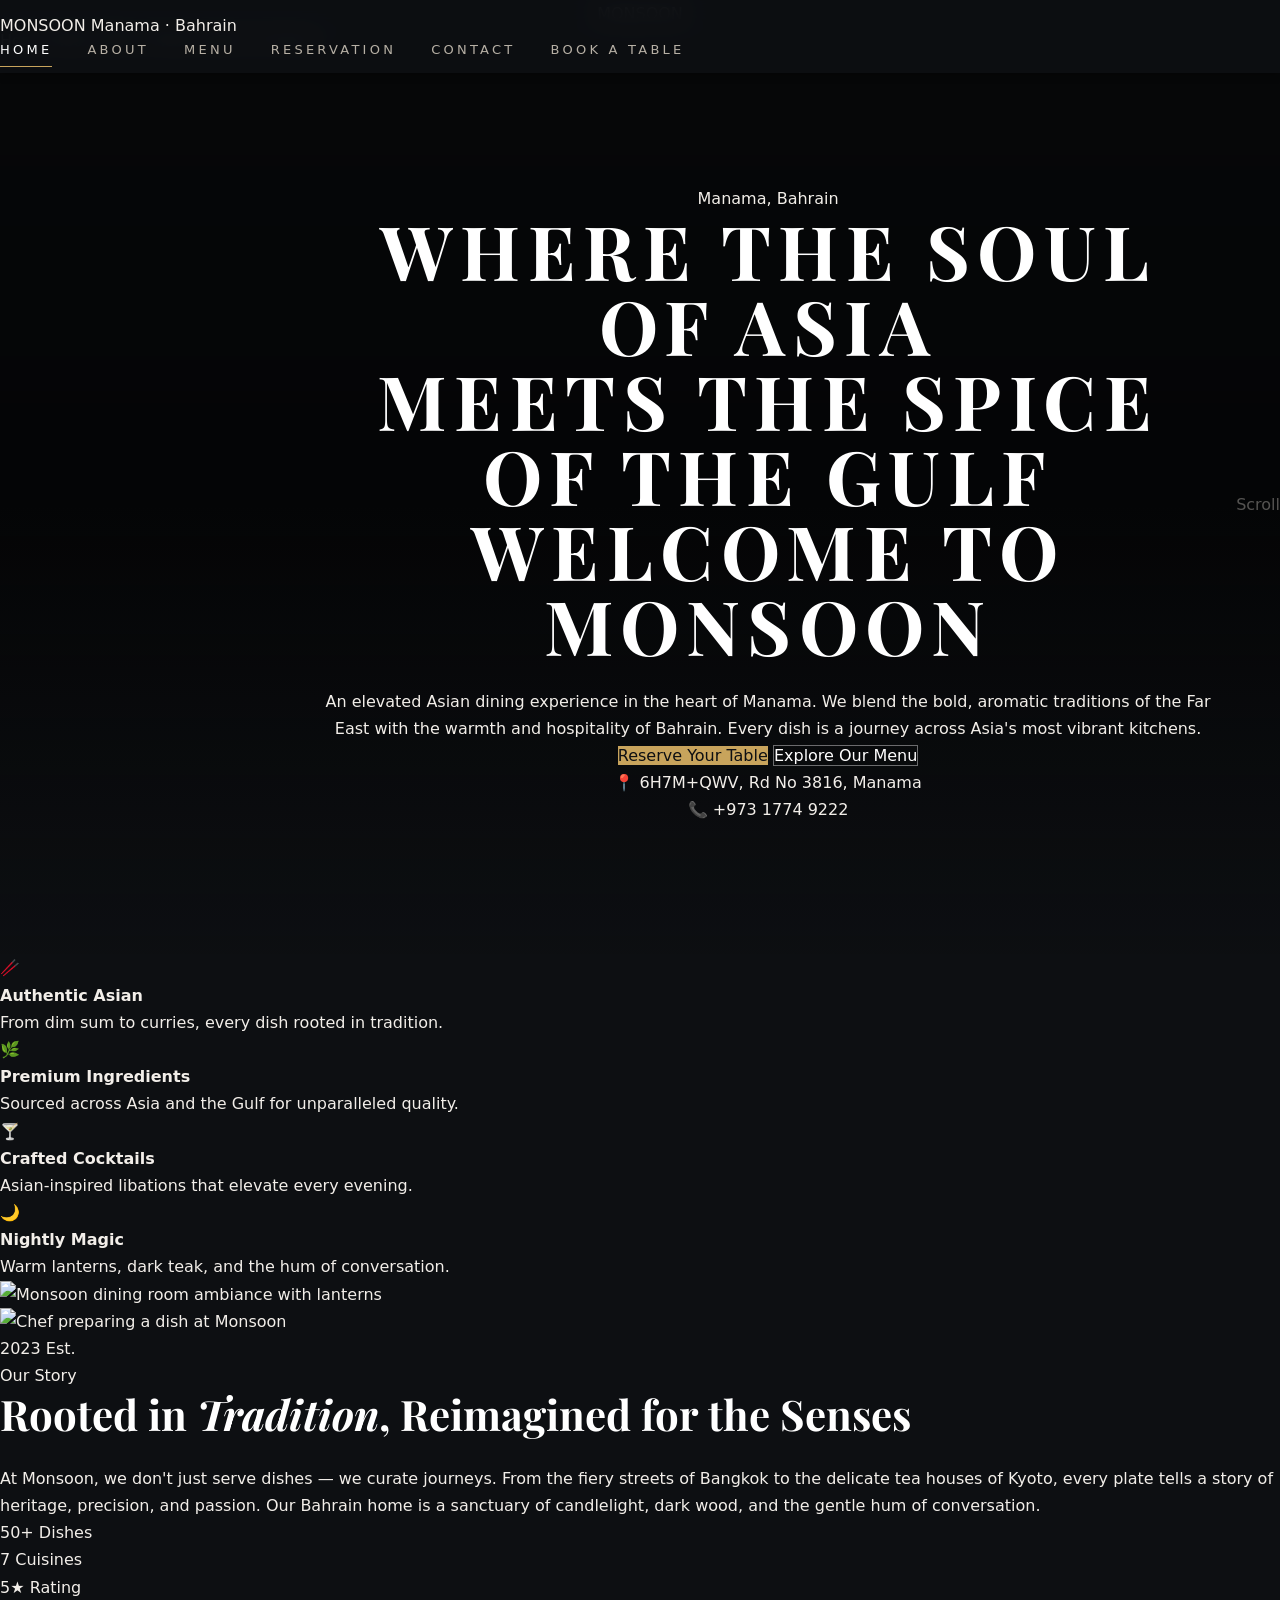
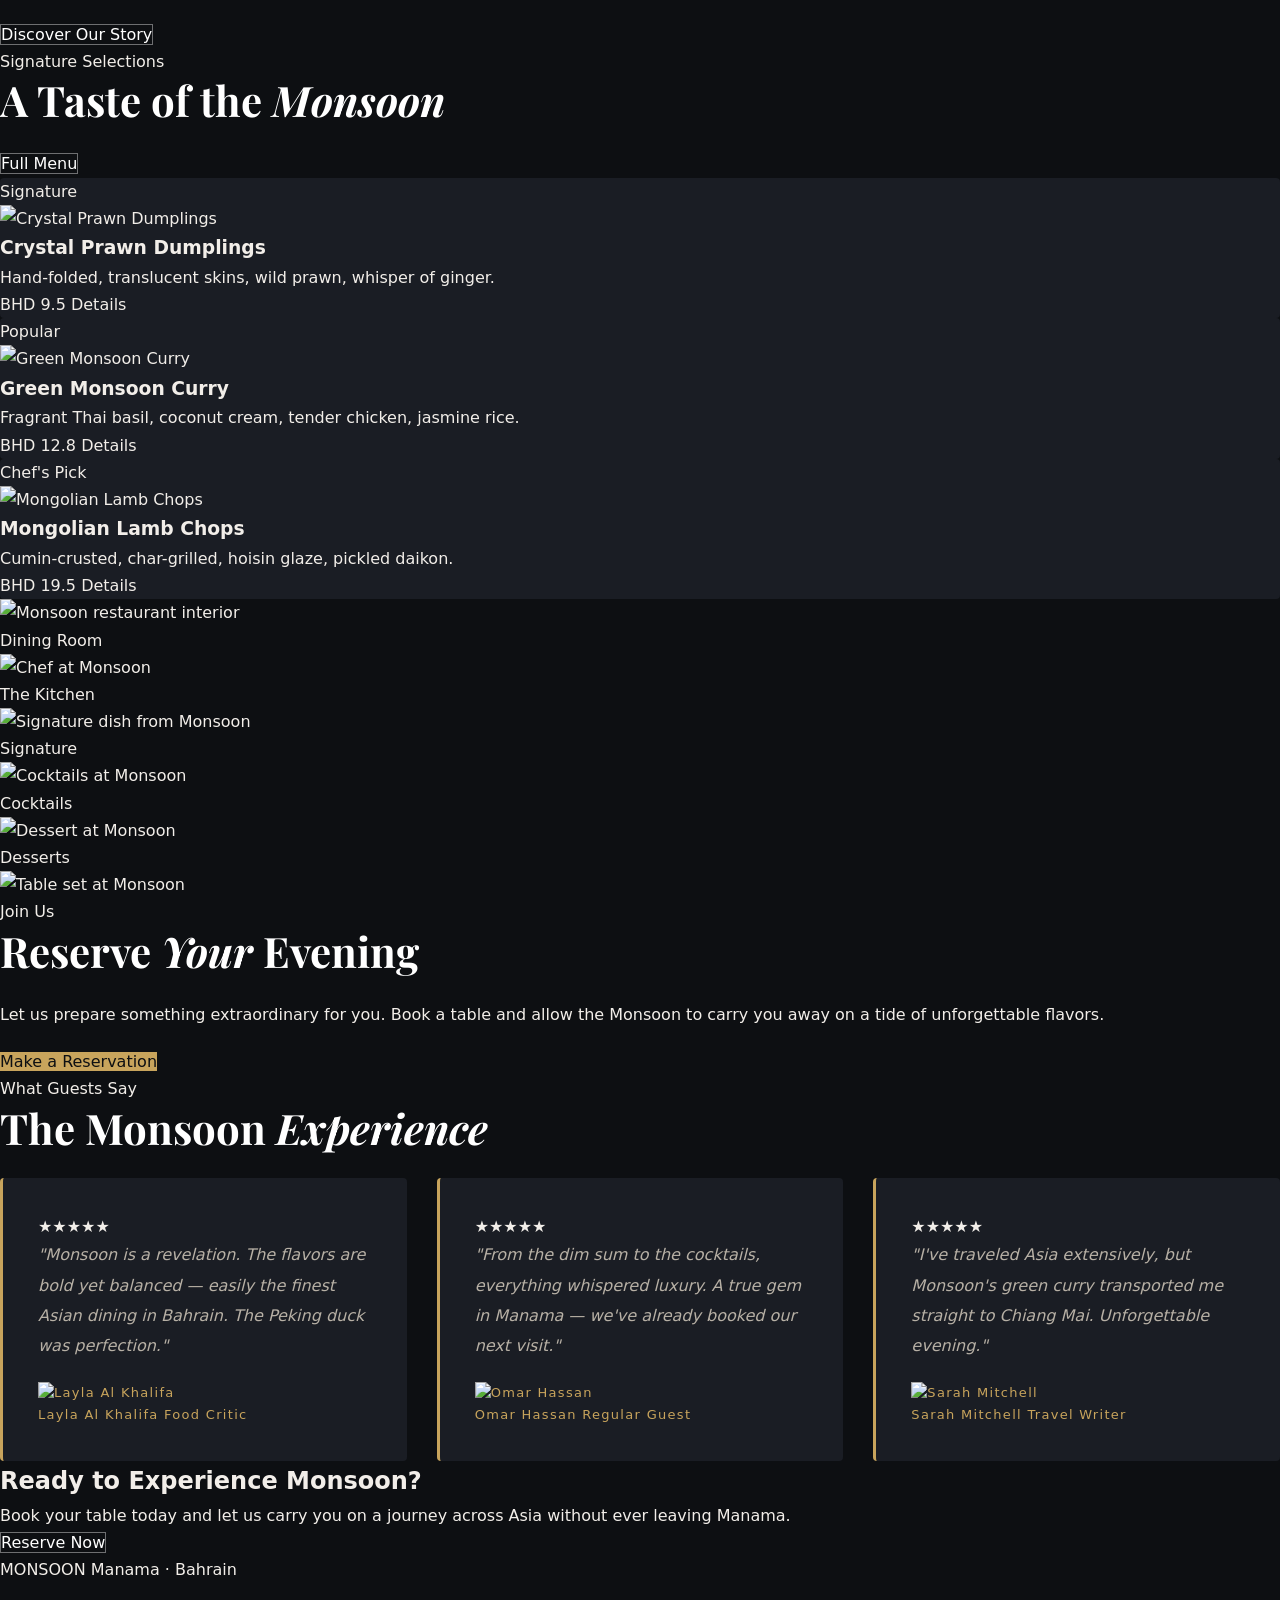
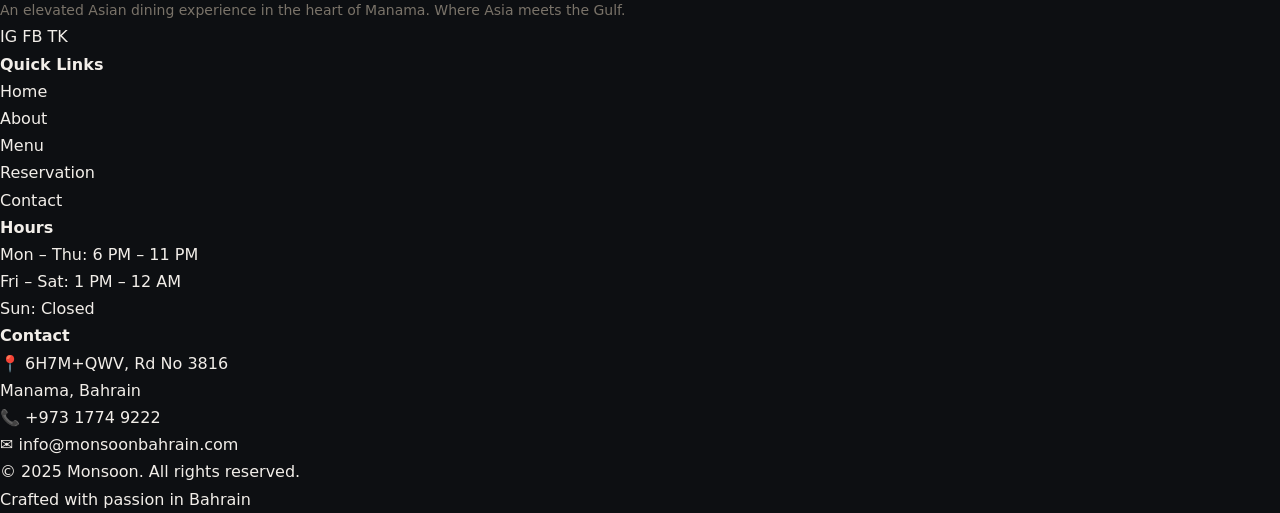
==== commit 4fa58d4c: "Create index.html" ====
--- a/index.html
+++ b/index.html
@@ -3,191 +3,361 @@
 <head>
     <meta charset="UTF-8">
     <meta name="viewport" content="width=device-width, initial-scale=1.0">
-    <meta name="description" content="Monsoon - An elevated Asian dining experience in the heart of Manama, Bahrain. Discover bold flavors, refined ambiance, and impeccable service.">
-    <title>Monsoon | Asian Restaurant & Bar — Manama, Bahrain</title>
-
-    <!-- Fonts: Playfair Display + Inter -->
+    <meta name="description" content="Monsoon — An elevated Asian dining experience in the heart of Manama, Bahrain. Bold flavors, refined ambiance, impeccable service.">
+    <title>Monsoon | Asian Restaurant — Manama, Bahrain</title>
+
     <link rel="preconnect" href="https://fonts.googleapis.com">
     <link rel="preconnect" href="https://fonts.gstatic.com" crossorigin>
-    <link href="https://fonts.googleapis.com/css2?family=Playfair+Display:ital,wght@0,400;0,600;0,700;1,400;1,600&family=Inter:wght@300;400;500;600&display=swap" rel="stylesheet">
+    <link href="https://fonts.googleapis.com/css2?family=Playfair+Display:ital,wght@0,400;0,600;0,700;0,900;1,400;1,600;1,700&family=Dancing+Script:wght@400;600;700&family=Raleway:wght@300;400;500;600;700&display=swap" rel="stylesheet">
 
     <link rel="stylesheet" href="style.css">
 </head>
 <body>
 
-    <!-- LOADER (Index only) -->
-    <div class="loader-wrapper">
-        <div class="loader">
-            <div class="loader-circle"></div>
-            <p class="loader-text">Monsoon</p>
+    <!-- LOADER -->
+    <div class="loader">
+        <div class="loader-logo">MONSOON</div>
+        <div class="loader-bar">
+            <div class="loader-bar-fill"></div>
         </div>
     </div>
 
-    <!-- Navigation -->
+    <!-- NAVIGATION -->
     <header class="navbar" id="navbar">
-        <div class="nav-container">
-            <a href="index.html" class="logo">Monsoon</a>
-            <nav class="nav-links" id="navLinks">
-                <a href="index.html" class="active">Home</a>
-                <a href="about.html">About</a>
-                <a href="menu.html">Menu</a>
-                <a href="reservation.html">Reservation</a>
-                <a href="contact.html">Contact</a>
-            </nav>
-            <button class="hamburger" id="hamburger" aria-label="Menu">
-                <span></span>
-                <span></span>
-                <span></span>
-            </button>
+        <div class="nav-logo">
+            <span class="logo-main">MONSOON</span>
+            <span class="logo-sub">Manama · Bahrain</span>
+        </div>
+        <nav class="nav-links" id="navLinks">
+            <a href="index.html" class="active">Home</a>
+            <a href="about.html">About</a>
+            <a href="menu.html">Menu</a>
+            <a href="reservation.html">Reservation</a>
+            <a href="contact.html">Contact</a>
+            <a href="reservation.html" class="nav-cta">Book a Table</a>
+        </nav>
+        <div class="hamburger" id="hamburger">
+            <span></span>
+            <span></span>
+            <span></span>
         </div>
     </header>
 
+    <!-- MOBILE MENU -->
+    <div class="mobile-menu" id="mobileMenu">
+        <a href="index.html">Home</a>
+        <a href="about.html">About</a>
+        <a href="menu.html">Menu</a>
+        <a href="reservation.html">Reservation</a>
+        <a href="contact.html">Contact</a>
+    </div>
+
     <main>
-        <!-- Hero Section -->
+        <!-- HERO SECTION -->
         <section class="hero" id="hero">
-            <div class="hero-bg" style="background-image: url('https://images.unsplash.com/photo-1553621042-f6e147245754?w=1200&q=80');"></div>
+            <div class="hero-bg loaded"></div>
             <div class="hero-overlay"></div>
+            <canvas id="particles-canvas"></canvas>
             <div class="hero-content">
-                <p class="hero-subtitle">Manama, Bahrain</p>
-                <h1 class="hero-title">Monsoon</h1>
-                <p class="hero-tagline">Where the soul of Asia meets the spice of the Gulf.</p>
-                <div class="hero-buttons">
-                    <a href="reservation.html" class="btn btn-primary">Reserve a Table</a>
-                    <a href="menu.html" class="btn btn-outline">Explore Menu</a>
-                </div>
-            </div>
-            <div class="hero-scroll-indicator">
+                <div class="hero-badge">
+                    <span class="dot"></span> Manama, Bahrain
+                </div>
+                <h1 class="hero-title">
+                    Where the Soul of Asia<br>
+                    <span class="highlight">Meets</span> the Spice of the Gulf
+                    <span class="line2">Welcome to Monsoon</span>
+                </h1>
+                <p class="hero-description">
+                    An elevated Asian dining experience in the heart of Manama. We blend the bold, 
+                    aromatic traditions of the Far East with the warmth and hospitality of Bahrain. 
+                    Every dish is a journey across Asia's most vibrant kitchens.
+                </p>
+                <div class="hero-cta">
+                    <a href="reservation.html" class="btn-primary">Reserve Your Table</a>
+                    <a href="menu.html" class="btn-outline">Explore Our Menu</a>
+                </div>
+                <div class="hero-info">
+                    <div class="hero-info-item">
+                        <span class="icon">📍</span>
+                        <span>6H7M+QWV, Rd No 3816, Manama</span>
+                    </div>
+                    <div class="hero-info-item">
+                        <span class="icon">📞</span>
+                        <span>+973 1774 9222</span>
+                    </div>
+                </div>
+            </div>
+            <div class="scroll-indicator">
                 <span>Scroll</span>
-                <div class="scroll-line"></div>
-            </div>
-        </section>
-
-        <!-- About Teaser -->
-        <section class="about-teaser section-padding reveal">
-            <div class="container">
-                <div class="about-teaser-grid">
-                    <div class="about-teaser-image">
-                        <img src="https://images.unsplash.com/photo-1540648639573-8c848de23f0a?w=800&q=80" alt="Monsoon interior ambiance with warm lantern light">
-                    </div>
-                    <div class="about-teaser-text">
-                        <p class="section-label">Our Story</p>
-                        <h2 class="section-title">Rooted in Tradition,<br>Reimagined for the Senses</h2>
-                        <p>At Monsoon, we don’t just serve dishes — we curate journeys across Asia’s most vibrant kitchens. From the fiery streets of Bangkok to the delicate tea houses of Kyoto, every plate tells a story of heritage, precision, and passion. Our Bahrain home is a sanctuary of candlelight, dark wood, and the gentle hum of conversation — a place where time slows down and flavor takes center stage.</p>
-                        <a href="about.html" class="btn btn-text">Discover More <span>&rarr;</span></a>
-                    </div>
-                </div>
-            </div>
-        </section>
-
-        <!-- Featured Menu / Gallery -->
-        <section class="featured-menu section-padding reveal">
-            <div class="container">
-                <p class="section-label">Signature Selections</p>
-                <h2 class="section-title">A Taste of the Monsoon</h2>
-                <div class="menu-grid">
-                    <div class="menu-card">
-                        <div class="menu-card-image">
-                            <img src="https://images.unsplash.com/photo-1563379926898-05f4575a45d8?w=600&q=80" alt="Steamed dim sum with soy drizzle">
-                        </div>
-                        <div class="menu-card-content">
-                            <h3>Crystal Prawn Dumplings</h3>
-                            <p>Hand-folded, translucent skins filled with wild-caught prawn and a whisper of ginger.</p>
-                            <span class="price">BHD 9.500</span>
-                        </div>
-                    </div>
-                    <div class="menu-card">
-                        <div class="menu-card-image">
-                            <img src="https://images.unsplash.com/photo-1559847844-5315695dadae?w=600&q=80" alt="Thai green curry in a bowl">
-                        </div>
-                        <div class="menu-card-content">
-                            <h3>Green Monsoon Curry</h3>
-                            <p>Fragrant Thai basil, coconut cream, and tender chicken simmered in aromatic green curry.</p>
-                            <span class="price">BHD 12.800</span>
-                        </div>
-                    </div>
-                    <div class="menu-card">
-                        <div class="menu-card-image">
-                            <img src="https://images.unsplash.com/photo-1551218808-94e220e084d2?w=600&q=80" alt="Wagyu beef tataki with ponzu">
-                        </div>
-                        <div class="menu-card-content">
-                            <h3>Wagyu Tataki</h3>
-                            <p>Seared premium wagyu, thinly sliced, finished with ponzu and truffle oil.</p>
-                            <span class="price">BHD 18.200</span>
-                        </div>
-                    </div>
-                </div>
-                <div class="center-btn">
-                    <a href="menu.html" class="btn btn-primary">View Full Menu</a>
-                </div>
-            </div>
-        </section>
-
-        <!-- Testimonials -->
-        <section class="testimonials section-padding reveal">
-            <div class="container">
-                <p class="section-label">What Guests Say</p>
-                <h2 class="section-title">The Monsoon Experience</h2>
-                <div class="testimonials-grid">
-                    <div class="testimonial-card">
-                        <div class="testimonial-stars">★★★★★</div>
-                        <p>"Monsoon is a revelation. The flavors are bold yet balanced — easily the finest Asian dining in Bahrain. The Peking duck was perfection."</p>
-                        <span class="testimonial-author">— Layla Al Khalifa</span>
-                    </div>
-                    <div class="testimonial-card">
-                        <div class="testimonial-stars">★★★★★</div>
-                        <p>"From the moment we stepped in, the ambiance embraced us. The dim sum, the cocktails, the service — everything whispered luxury. A true gem in Manama."</p>
-                        <span class="testimonial-author">— Omar Hassan</span>
-                    </div>
-                    <div class="testimonial-card">
-                        <div class="testimonial-stars">★★★★★</div>
-                        <p>"I’ve traveled Asia extensively, but Monsoon’s green curry transported me straight to Chiang Mai. Unforgettable evening."</p>
-                        <span class="testimonial-author">— Sarah Mitchell</span>
-                    </div>
-                </div>
-            </div>
-        </section>
-
-        <!-- Reservation CTA -->
-        <section class="reservation-cta section-padding reveal">
-            <div class="container">
-                <div class="cta-card">
-                    <p class="section-label">Join Us</p>
-                    <h2 class="section-title">Reserve Your Evening</h2>
-                    <p>Let us prepare something extraordinary for you. Book a table and allow the Monsoon to carry you away on a tide of unforgettable flavors.</p>
-                    <a href="reservation.html" class="btn btn-primary">Make a Reservation</a>
-                </div>
+                <div class="scroll-mouse"></div>
+            </div>
+        </section>
+
+        <!-- FEATURES STRIP -->
+        <section class="features-strip reveal">
+            <div class="features-grid">
+                <div class="feature-item">
+                    <div class="feature-icon">🥢</div>
+                    <h4>Authentic Asian</h4>
+                    <p>From dim sum to curries, every dish rooted in tradition.</p>
+                </div>
+                <div class="feature-item">
+                    <div class="feature-icon">🌿</div>
+                    <h4>Premium Ingredients</h4>
+                    <p>Sourced across Asia and the Gulf for unparalleled quality.</p>
+                </div>
+                <div class="feature-item">
+                    <div class="feature-icon">🍸</div>
+                    <h4>Crafted Cocktails</h4>
+                    <p>Asian-inspired libations that elevate every evening.</p>
+                </div>
+                <div class="feature-item">
+                    <div class="feature-icon">🌙</div>
+                    <h4>Nightly Magic</h4>
+                    <p>Warm lanterns, dark teak, and the hum of conversation.</p>
+                </div>
+            </div>
+        </section>
+
+        <!-- ABOUT SECTION -->
+        <section class="about-section reveal" id="about">
+            <div class="about-images">
+                <img src="https://images.unsplash.com/photo-1540648639573-8c848de23f0a?w=800&q=80" alt="Monsoon dining room ambiance with lanterns" class="about-img-main">
+                <img src="https://images.unsplash.com/photo-1553621042-f6e147245754?w=600&q=80" alt="Chef preparing a dish at Monsoon" class="about-img-accent">
+                <div class="about-badge">
+                    <span class="num">2023</span>
+                    <span class="label">Est.</span>
+                </div>
+            </div>
+            <div class="about-content">
+                <span class="section-tag">Our Story</span>
+                <h2 class="section-title">Rooted in <em>Tradition</em>, Reimagined for the Senses</h2>
+                <div class="divider"></div>
+                <p class="section-subtitle">
+                    At Monsoon, we don't just serve dishes — we curate journeys. From the fiery 
+                    streets of Bangkok to the delicate tea houses of Kyoto, every plate tells a 
+                    story of heritage, precision, and passion. Our Bahrain home is a sanctuary 
+                    of candlelight, dark wood, and the gentle hum of conversation.
+                </p>
+                <div class="about-stats">
+                    <div class="stat">
+                        <span class="num">50+</span>
+                        <span class="label">Dishes</span>
+                    </div>
+                    <div class="stat">
+                        <span class="num">7</span>
+                        <span class="label">Cuisines</span>
+                    </div>
+                    <div class="stat">
+                        <span class="num">5★</span>
+                        <span class="label">Rating</span>
+                    </div>
+                </div>
+                <div style="margin-top: 2rem;">
+                    <a href="about.html" class="btn-outline">Discover Our Story</a>
+                </div>
+            </div>
+        </section>
+
+        <!-- MENU PREVIEW -->
+        <section class="menu-preview reveal" id="menu">
+            <div class="menu-preview-header">
+                <div>
+                    <span class="section-tag">Signature Selections</span>
+                    <h2 class="section-title">A Taste of the <em>Monsoon</em></h2>
+                    <div class="divider"></div>
+                </div>
+                <a href="menu.html" class="btn-outline">Full Menu</a>
+            </div>
+            <div class="menu-cards stagger">
+                <div class="menu-card">
+                    <span class="menu-card-tag">Signature</span>
+                    <img src="https://images.unsplash.com/photo-1563379926898-05f4575a45d8?w=600&q=80" alt="Crystal Prawn Dumplings" class="menu-card-img">
+                    <div class="menu-card-body">
+                        <h3>Crystal Prawn Dumplings</h3>
+                        <p>Hand-folded, translucent skins, wild prawn, whisper of ginger.</p>
+                        <div class="menu-card-footer">
+                            <span class="menu-card-price">BHD 9.5</span>
+                            <a href="menu.html#dim-sum" class="menu-card-btn">Details</a>
+                        </div>
+                    </div>
+                </div>
+                <div class="menu-card">
+                    <span class="menu-card-tag">Popular</span>
+                    <img src="https://images.unsplash.com/photo-1559847844-5315695dadae?w=600&q=80" alt="Green Monsoon Curry" class="menu-card-img">
+                    <div class="menu-card-body">
+                        <h3>Green Monsoon Curry</h3>
+                        <p>Fragrant Thai basil, coconut cream, tender chicken, jasmine rice.</p>
+                        <div class="menu-card-footer">
+                            <span class="menu-card-price">BHD 12.8</span>
+                            <a href="menu.html#curries" class="menu-card-btn">Details</a>
+                        </div>
+                    </div>
+                </div>
+                <div class="menu-card">
+                    <span class="menu-card-tag">Chef's Pick</span>
+                    <img src="https://images.unsplash.com/photo-1525755662778-989d0524087e?w=600&q=80" alt="Mongolian Lamb Chops" class="menu-card-img">
+                    <div class="menu-card-body">
+                        <h3>Mongolian Lamb Chops</h3>
+                        <p>Cumin-crusted, char-grilled, hoisin glaze, pickled daikon.</p>
+                        <div class="menu-card-footer">
+                            <span class="menu-card-price">BHD 19.5</span>
+                            <a href="menu.html#wok-grill" class="menu-card-btn">Details</a>
+                        </div>
+                    </div>
+                </div>
+            </div>
+        </section>
+
+        <!-- GALLERY STRIP -->
+        <section class="gallery-strip reveal">
+            <div class="gallery-strip-item">
+                <img src="https://images.unsplash.com/photo-1559339352-11d035aa65de?w=600&q=80" alt="Monsoon restaurant interior">
+                <div class="overlay"><span>Dining Room</span></div>
+            </div>
+            <div class="gallery-strip-item">
+                <img src="https://images.unsplash.com/photo-1577219491135-ce391730fb2c?w=600&q=80" alt="Chef at Monsoon">
+                <div class="overlay"><span>The Kitchen</span></div>
+            </div>
+            <div class="gallery-strip-item">
+                <img src="https://images.unsplash.com/photo-1414235077428-338989a2e8c0?w=600&q=80" alt="Signature dish from Monsoon">
+                <div class="overlay"><span>Signature</span></div>
+            </div>
+            <div class="gallery-strip-item">
+                <img src="https://images.unsplash.com/photo-1536935338788-846bb9981813?w=600&q=80" alt="Cocktails at Monsoon">
+                <div class="overlay"><span>Cocktails</span></div>
+            </div>
+            <div class="gallery-strip-item">
+                <img src="https://images.unsplash.com/photo-1551024506-0bccd828d307?w=600&q=80" alt="Dessert at Monsoon">
+                <div class="overlay"><span>Desserts</span></div>
+            </div>
+        </section>
+
+        <!-- RESERVATION TEASER -->
+        <section class="reservation-teaser reveal" id="reserve">
+            <div class="reservation-teaser-img">
+                <img src="https://images.unsplash.com/photo-1424847651672-bf20a4b0982b?w=800&q=80" alt="Table set at Monsoon">
+            </div>
+            <div>
+                <span class="section-tag">Join Us</span>
+                <h2 class="section-title">Reserve <em>Your</em> Evening</h2>
+                <div class="divider"></div>
+                <p class="section-subtitle" style="margin-bottom: 2rem;">
+                    Let us prepare something extraordinary for you. Book a table and allow the 
+                    Monsoon to carry you away on a tide of unforgettable flavors.
+                </p>
+                <a href="reservation.html" class="btn-primary">Make a Reservation</a>
+            </div>
+        </section>
+
+        <!-- TESTIMONIALS -->
+        <section class="testimonials reveal">
+            <span class="section-tag">What Guests Say</span>
+            <h2 class="section-title">The Monsoon <em>Experience</em></h2>
+            <div class="divider center"></div>
+            <div class="testimonials-grid">
+                <div class="testimonial-card">
+                    <div class="stars">
+                        <span>★</span><span>★</span><span>★</span><span>★</span><span>★</span>
+                    </div>
+                    <p>"Monsoon is a revelation. The flavors are bold yet balanced — easily the finest Asian dining in Bahrain. The Peking duck was perfection."</p>
+                    <div class="testimonial-author">
+                        <img src="https://images.unsplash.com/photo-1494790108377-be9c29b29330?w=100&q=80" alt="Layla Al Khalifa" class="author-avatar">
+                        <div class="author-info">
+                            <span class="name">Layla Al Khalifa</span>
+                            <span class="role">Food Critic</span>
+                        </div>
+                    </div>
+                </div>
+                <div class="testimonial-card">
+                    <div class="stars">
+                        <span>★</span><span>★</span><span>★</span><span>★</span><span>★</span>
+                    </div>
+                    <p>"From the dim sum to the cocktails, everything whispered luxury. A true gem in Manama — we've already booked our next visit."</p>
+                    <div class="testimonial-author">
+                        <img src="https://images.unsplash.com/photo-1507003211169-0a1dd7228f2d?w=100&q=80" alt="Omar Hassan" class="author-avatar">
+                        <div class="author-info">
+                            <span class="name">Omar Hassan</span>
+                            <span class="role">Regular Guest</span>
+                        </div>
+                    </div>
+                </div>
+                <div class="testimonial-card">
+                    <div class="stars">
+                        <span>★</span><span>★</span><span>★</span><span>★</span><span>★</span>
+                    </div>
+                    <p>"I've traveled Asia extensively, but Monsoon's green curry transported me straight to Chiang Mai. Unforgettable evening."</p>
+                    <div class="testimonial-author">
+                        <img src="https://images.unsplash.com/photo-1438761681033-6461ffad8d80?w=100&q=80" alt="Sarah Mitchell" class="author-avatar">
+                        <div class="author-info">
+                            <span class="name">Sarah Mitchell</span>
+                            <span class="role">Travel Writer</span>
+                        </div>
+                    </div>
+                </div>
+            </div>
+        </section>
+
+        <!-- CTA BANNER -->
+        <section class="cta-banner reveal">
+            <div class="cta-banner-content">
+                <h2>Ready to Experience Monsoon?</h2>
+                <p>Book your table today and let us carry you on a journey across Asia without ever leaving Manama.</p>
+                <a href="reservation.html" class="btn-outline">Reserve Now</a>
             </div>
         </section>
     </main>
 
-    <!-- Footer -->
-    <footer class="footer">
-        <div class="footer-container">
+    <!-- FOOTER -->
+    <footer class="reveal">
+        <div class="footer-grid">
             <div class="footer-brand">
-                <a href="index.html" class="footer-logo">Monsoon</a>
-                <p>An elevated Asian dining experience in the heart of Manama.</p>
-            </div>
-            <div class="footer-links">
+                <span class="logo-main">MONSOON</span>
+                <span class="logo-sub">Manama · Bahrain</span>
+                <p>An elevated Asian dining experience in the heart of Manama. Where Asia meets the Gulf.</p>
+                <div class="footer-social">
+                    <a href="#" class="social-link" aria-label="Instagram">IG</a>
+                    <a href="#" class="social-link" aria-label="Facebook">FB</a>
+                    <a href="#" class="social-link" aria-label="TikTok">TK</a>
+                </div>
+            </div>
+            <div class="footer-col">
                 <h4>Quick Links</h4>
-                <a href="index.html">Home</a>
-                <a href="about.html">About</a>
-                <a href="menu.html">Menu</a>
-                <a href="reservation.html">Reservation</a>
-                <a href="contact.html">Contact</a>
-            </div>
-            <div class="footer-contact">
+                <ul>
+                    <li><a href="index.html">Home</a></li>
+                    <li><a href="about.html">About</a></li>
+                    <li><a href="menu.html">Menu</a></li>
+                    <li><a href="reservation.html">Reservation</a></li>
+                    <li><a href="contact.html">Contact</a></li>
+                </ul>
+            </div>
+            <div class="footer-col">
+                <h4>Hours</h4>
+                <ul>
+                    <li><a href="#">Mon – Thu: 6 PM – 11 PM</a></li>
+                    <li><a href="#">Fri – Sat: 1 PM – 12 AM</a></li>
+                    <li><a href="#">Sun: Closed</a></li>
+                </ul>
+            </div>
+            <div class="footer-col">
                 <h4>Contact</h4>
-                <p>6H7M+QWV, Rd No 3816<br>Manama, Bahrain</p>
-                <p><a href="tel:+97317749222">+973 1774 9222</a></p>
-                <p><a href="mailto:info@monsoonbahrain.com">info@monsoonbahrain.com</a></p>
-            </div>
-            <div class="footer-hours">
-                <h4>Hours</h4>
-                <p>Mon – Thu: 6 PM – 11 PM<br>Fri – Sat: 1 PM – 12 AM<br>Sun: Closed</p>
+                <div class="footer-contact-item">
+                    <span class="icon">📍</span>
+                    <span>6H7M+QWV, Rd No 3816<br>Manama, Bahrain</span>
+                </div>
+                <div class="footer-contact-item">
+                    <span class="icon">📞</span>
+                    <span>+973 1774 9222</span>
+                </div>
+                <div class="footer-contact-item">
+                    <span class="icon">✉️</span>
+                    <span>info@monsoonbahrain.com</span>
+                </div>
             </div>
         </div>
         <div class="footer-bottom">
-            <p>&copy; 2025 Monsoon. All rights reserved.</p>
+            <p>&copy; 2025 <span>Monsoon</span>. All rights reserved.</p>
+            <p>Crafted with passion in Bahrain</p>
         </div>
     </footer>
 
--- a/style.css
+++ b/style.css
@@ -1,618 +1,1030 @@
-/* ============================================================
-   OSTERIA N.3 — Premium Restaurant CSS
-   Address: Praia, Cape Verde
-   Contact: +238 918 610
-   Theme: Dark Forest Green + Burnt Orange | Bold Modern Dining
-   ============================================================ */
-
-/* ---------- Google Fonts Import ---------- */
-/* fonts loaded async below */
-
-/* ---------- CSS Variables ---------- */
+/* ============================================
+   MONSOON — Asian Restaurant & Bar, Manama
+   Premium Luxury Restaurant Stylesheet
+   ============================================ */
+
 :root {
-  --green-dark:    #0a1f0f;
-  --green-deep:    #122b18;
-  --green-mid:     #1a3d22;
-  --green-accent:  #2d6a3f;
-  --orange:        #e85d04;
-  --orange-light:  #f48c06;
-  --orange-glow:   rgba(232, 93, 4, 0.15);
-  --cream:         #f5efe6;
-  --cream-dark:    #e8ddd0;
-  --white:         #ffffff;
-  --text-light:    #c8d5cb;
-  --text-muted:    #8a9e8e;
-  --gold:          #c9a84c;
-  --gold-light:    #e0c068;
-
-  --font-display:  'Playfair Display', serif;
-  --font-script:   'Dancing Script', cursive;
-  --font-body:     'Raleway', sans-serif;
-
-  --transition:    all 0.4s cubic-bezier(0.25, 0.46, 0.45, 0.94);
-  --transition-fast: all 0.2s ease;
-  --shadow-sm:     0 4px 20px rgba(0,0,0,0.3);
-  --shadow-md:     0 8px 40px rgba(0,0,0,0.45);
-  --shadow-lg:     0 20px 80px rgba(0,0,0,0.6);
-  --shadow-orange: 0 8px 30px rgba(232, 93, 4, 0.35);
-  --radius:        4px;
-  --radius-lg:     12px;
-}
-
-/* ---------- Reset & Base ---------- */
-*, *::before, *::after { margin: 0; padding: 0; box-sizing: border-box; }
-
-html { scroll-behavior: smooth; font-size: 16px; }
+    /* Color Palette */
+    --bg-primary: #0d0f12;
+    --bg-secondary: #14171c;
+    --bg-card: #1a1d24;
+    --text-primary: #f2eee9;
+    --text-secondary: #b7b0a5;
+    --text-muted: #7a7369;
+    --accent: #c8a45c;
+    --accent-hover: #d9b96e;
+    --accent-dim: rgba(200, 164, 92, 0.15);
+    --border: #2a2d33;
+    --white: #ffffff;
+    --black: #000000;
+    --overlay: rgba(0, 0, 0, 0.65);
+    --success: #4caf84;
+
+    /* Typography */
+    --font-heading: 'Playfair Display', Georgia, serif;
+    --font-body: 'Inter', system-ui, -apple-system, sans-serif;
+
+    /* Spacing */
+    --section-padding: 7rem 0;
+    --container-width: 1280px;
+    --container-padding: 2rem;
+
+    /* Transitions */
+    --transition-fast: 0.2s ease;
+    --transition-smooth: 0.3s ease;
+    --transition-slow: 0.5s cubic-bezier(0.25, 0.46, 0.45, 0.94);
+
+    /* Shadows */
+    --shadow-sm: 0 2px 8px rgba(0, 0, 0, 0.3);
+    --shadow-md: 0 8px 32px rgba(0, 0, 0, 0.4);
+    --shadow-lg: 0 16px 48px rgba(0, 0, 0, 0.5);
+}
+
+/* ============ RESET ============ */
+*,
+*::before,
+*::after {
+    margin: 0;
+    padding: 0;
+    box-sizing: border-box;
+}
+
+html {
+    scroll-behavior: smooth;
+    font-size: 62.5%;
+}
 
 body {
-  font-family: var(--font-body);
-  background-color: var(--green-dark);
-  color: var(--cream);
-  line-height: 1.7;
-  overflow-x: hidden;
-}
-
-img { max-width: 100%; height: auto; display: block; }
-a  { text-decoration: none; color: inherit; }
-ul { list-style: none; }
-button { cursor: pointer; border: none; background: none; font-family: var(--font-body); }
-
-/* ---------- Scrollbar ---------- */
-::-webkit-scrollbar { width: 6px; }
-::-webkit-scrollbar-track { background: var(--green-dark); }
-::-webkit-scrollbar-thumb { background: var(--orange); border-radius: 3px; }
-
-/* ---------- Selection ---------- */
-::selection { background: var(--orange); color: var(--white); }
-
-/* ============================================================
-   CONFIRMATION MODAL — Reservation Success
-   ============================================================ */
-.confirmation-modal {
-  position: fixed;
-  inset: 0;
-  background: rgba(10, 31, 15, 0.95);
-  backdrop-filter: blur(8px);
-  z-index: 10000;
-  display: flex;
-  align-items: center;
-  justify-content: center;
-  padding: 2rem;
-  animation: fadeIn 0.3s ease;
-}
-
-.modal-content {
-  background: linear-gradient(135deg, rgba(18, 43, 24, 0.9) 0%, rgba(26, 61, 34, 0.9) 100%);
-  border: 1px solid rgba(232, 93, 4, 0.2);
-  border-radius: 16px;
-  padding: 3rem 2.5rem;
-  max-width: 500px;
-  width: 100%;
-  text-align: center;
-  box-shadow: 0 20px 60px rgba(232, 93, 4, 0.25), 0 0 80px rgba(232, 93, 4, 0.1);
-  animation: scaleUp 0.4s cubic-bezier(0.34, 1.56, 0.64, 1);
-}
-
-@keyframes scaleUp {
-  from { transform: scale(0.9) translateY(20px); opacity: 0; }
-  to { transform: scale(1) translateY(0); opacity: 1; }
-}
-
-.modal-icon {
-  font-size: 3.5rem;
-  margin-bottom: 1.2rem;
-  display: inline-block;
-  animation: bounce 0.6s ease 0.2s backwards;
-}
-
-@keyframes bounce {
-  0%, 100% { transform: scale(1); }
-  50% { transform: scale(1.15); }
-}
-
-.modal-title {
-  font-family: var(--font-display);
-  font-size: 1.8rem;
-  font-weight: 700;
-  color: var(--white);
-  margin-bottom: 0.8rem;
-  line-height: 1.3;
-}
-
-.modal-message {
-  font-size: 0.95rem;
-  color: var(--text-light);
-  margin-bottom: 1.8rem;
-  line-height: 1.7;
-}
-
-.modal-details {
-  background: rgba(10, 31, 15, 0.4);
-  border: 1px solid rgba(232, 93, 4, 0.15);
-  border-radius: 12px;
-  padding: 1.5rem;
-  margin-bottom: 1.8rem;
-  text-align: left;
-}
-
-.detail-item {
-  display: flex;
-  justify-content: space-between;
-  align-items: center;
-  padding: 0.75rem 0;
-  border-bottom: 1px solid rgba(232, 93, 4, 0.1);
-}
-
-.detail-item:last-child {
-  border-bottom: none;
-}
-
-.detail-label {
-  font-weight: 600;
-  color: var(--text-muted);
-  font-size: 0.85rem;
-  text-transform: uppercase;
-  letter-spacing: 1px;
-}
-
-.detail-value {
-  font-family: var(--font-display);
-  font-size: 1.1rem;
-  color: var(--orange);
-  font-weight: 600;
-}
-
-.modal-buttons {
-  display: flex;
-  gap: 1rem;
-  justify-content: center;
-  flex-wrap: wrap;
-}
-
-.modal-primary,
-.modal-secondary {
-  display: inline-flex;
-  align-items: center;
-  justify-content: center;
-  gap: 0.5rem;
-  padding: 0.9rem 2rem;
-  border-radius: var(--radius);
-  font-family: var(--font-body);
-  font-size: 0.8rem;
-  font-weight: 700;
-  letter-spacing: 2px;
-  text-transform: uppercase;
-  transition: var(--transition);
-  cursor: pointer;
-  border: 2px solid transparent;
-}
-
-.modal-primary {
-  background: var(--orange);
-  color: var(--white);
-  box-shadow: 0 8px 25px rgba(232, 93, 4, 0.35);
-}
-
-.modal-primary:hover {
-  background: var(--orange-light);
-  transform: translateY(-2px);
-  box-shadow: 0 12px 35px rgba(232, 93, 4, 0.5);
-}
-
-.modal-secondary {
-  background: transparent;
-  color: var(--orange);
-  border: 2px solid rgba(232, 93, 4, 0.4);
-}
-
-.modal-secondary:hover {
-  border-color: var(--orange);
-  background: rgba(232, 93, 4, 0.1);
-  transform: translateY(-2px);
-}
-
-@media (max-width: 600px) {
-  .modal-content {
-    padding: 2rem 1.5rem;
-  }
-  .modal-title {
-    font-size: 1.5rem;
-  }
-  .modal-buttons {
-    flex-direction: column;
-  }
-  .modal-primary,
-  .modal-secondary {
-    width: 100%;
-  }
-}
-
-/* ============================================================
-   NAVIGATION
-   ============================================================ */
+    font-family: var(--font-body);
+    font-size: 1.6rem;
+    line-height: 1.7;
+    color: var(--text-primary);
+    background-color: var(--bg-primary);
+    -webkit-font-smoothing: antialiased;
+    -moz-osx-font-smoothing: grayscale;
+    overflow-x: hidden;
+}
+
+img {
+    max-width: 100%;
+    height: auto;
+    display: block;
+}
+
+a {
+    text-decoration: none;
+    color: inherit;
+    transition: color var(--transition-smooth);
+}
+
+ul {
+    list-style: none;
+}
+
+.container {
+    width: 100%;
+    max-width: var(--container-width);
+    margin: 0 auto;
+    padding: 0 var(--container-padding);
+}
+
+.section-padding {
+    padding: var(--section-padding);
+}
+
+/* ============ LOADER (Index Only) ============ */
+.loader-wrapper {
+    position: fixed;
+    top: 0;
+    left: 0;
+    width: 100vw;
+    height: 100vh;
+    background: var(--bg-primary);
+    display: flex;
+    align-items: center;
+    justify-content: center;
+    z-index: 9999;
+    transition: opacity 0.6s ease, visibility 0.6s ease;
+}
+
+.loader-wrapper.hidden {
+    opacity: 0;
+    visibility: hidden;
+    pointer-events: none;
+}
+
+.loader {
+    text-align: center;
+}
+
+.loader-circle {
+    width: 50px;
+    height: 50px;
+    border: 2px solid var(--border);
+    border-top-color: var(--accent);
+    border-radius: 50%;
+    margin: 0 auto 2rem;
+    animation: spin 0.8s linear infinite;
+}
+
+.loader-text {
+    font-family: var(--font-heading);
+    font-size: 2.4rem;
+    letter-spacing: 0.4em;
+    color: var(--accent);
+    text-transform: uppercase;
+}
+
+@keyframes spin {
+    to { transform: rotate(360deg); }
+}
+
+/* ============ NAVIGATION ============ */
 .navbar {
-  position: fixed;
-  top: 0; left: 0;
-  width: 100%;
-  z-index: 1000;
-  padding: 0 5%;
-  height: 80px;
-  display: flex;
-  align-items: center;
-  justify-content: space-between;
-  transition: var(--transition);
-  background: transparent;
+    position: fixed;
+    top: 0;
+    left: 0;
+    width: 100%;
+    z-index: 1000;
+    padding: 2rem 0;
+    transition: background var(--transition-smooth), padding var(--transition-smooth), box-shadow var(--transition-smooth);
 }
 
 .navbar.scrolled {
-  background: rgba(10, 31, 15, 0.97);
-  backdrop-filter: blur(20px);
-  -webkit-backdrop-filter: blur(20px);
-  height: 68px;
-  box-shadow: 0 4px 30px rgba(0,0,0,0.5);
-  border-bottom: 1px solid rgba(232, 93, 4, 0.2);
-}
-
-.nav-logo {
-  display: flex;
-  flex-direction: column;
-  line-height: 1;
-}
-
-.nav-logo .logo-main {
-  font-family: var(--font-display);
-  font-size: 1.6rem;
-  font-weight: 700;
-  color: var(--white);
-  letter-spacing: 2px;
-}
-
-.nav-logo .logo-sub {
-  font-family: var(--font-body);
-  font-size: 0.6rem;
-  letter-spacing: 4px;
-  color: var(--orange);
-  text-transform: uppercase;
+    background: rgba(13, 15, 18, 0.95);
+    backdrop-filter: blur(12px);
+    padding: 1.2rem 0;
+    box-shadow: var(--shadow-sm);
+}
+
+.nav-container {
+    max-width: var(--container-width);
+    margin: 0 auto;
+    padding: 0 var(--container-padding);
+    display: flex;
+    align-items: center;
+    justify-content: space-between;
+}
+
+.logo {
+    font-family: var(--font-heading);
+    font-size: 2.8rem;
+    font-weight: 700;
+    color: var(--white);
+    letter-spacing: 0.3em;
+    text-transform: uppercase;
+    transition: color var(--transition-smooth);
+}
+
+.logo:hover {
+    color: var(--accent);
 }
 
 .nav-links {
-  display: flex;
-  align-items: center;
-  gap: 2.5rem;
+    display: flex;
+    gap: 3.5rem;
 }
 
 .nav-links a {
-  font-size: 0.78rem;
-  font-weight: 600;
-  letter-spacing: 2px;
-  text-transform: uppercase;
-  color: var(--text-light);
-  position: relative;
-  transition: var(--transition-fast);
+    font-size: 1.3rem;
+    font-weight: 500;
+    letter-spacing: 0.25em;
+    text-transform: uppercase;
+    color: var(--text-secondary);
+    position: relative;
 }
 
 .nav-links a::after {
-  content: '';
-  position: absolute;
-  bottom: -4px; left: 0;
-  width: 0; height: 2px;
-  background: var(--orange);
-  transition: width 0.3s ease;
+    content: '';
+    position: absolute;
+    bottom: -6px;
+    left: 0;
+    width: 0;
+    height: 1.5px;
+    background: var(--accent);
+    transition: width var(--transition-smooth);
 }
 
 .nav-links a:hover,
 .nav-links a.active {
-  color: var(--white);
+    color: var(--white);
 }
 
 .nav-links a:hover::after,
 .nav-links a.active::after {
-  width: 100%;
-}
-
-.nav-cta {
-  background: var(--orange);
-  color: var(--white) !important;
-  padding: 0.6rem 1.4rem;
-  border-radius: var(--radius);
-  font-size: 0.75rem !important;
-  letter-spacing: 2px !important;
-  transition: var(--transition) !important;
-  box-shadow: var(--shadow-orange);
-}
-
-.nav-cta:hover {
-  background: var(--orange-light) !important;
-  transform: translateY(-2px);
-  box-shadow: 0 12px 35px rgba(232, 93, 4, 0.5) !important;
-}
-
-.nav-cta::after { display: none !important; }
+    width: 100%;
+}
 
 /* Hamburger */
 .hamburger {
-  display: none;
-  flex-direction: column;
-  gap: 5px;
-  cursor: pointer;
-  padding: 4px;
+    display: none;
+    flex-direction: column;
+    gap: 6px;
+    background: none;
+    border: none;
+    cursor: pointer;
+    padding: 4px;
+    z-index: 1001;
 }
 
 .hamburger span {
-  display: block;
-  width: 28px; height: 2px;
-  background: var(--white);
-  border-radius: 2px;
-  transition: var(--transition);
-}
-
-.hamburger.open span:nth-child(1) { transform: translateY(7px) rotate(45deg); }
-.hamburger.open span:nth-child(2) { opacity: 0; transform: translateX(-10px); }
-.hamburger.open span:nth-child(3) { transform: translateY(-7px) rotate(-45deg); }
-
-/* Mobile Menu */
-.mobile-menu {
-  display: none;
-  position: fixed;
-  top: 0; left: 0;
-  width: 100%; height: 100vh;
-  background: rgba(10, 31, 15, 0.98);
-  backdrop-filter: blur(20px);
-  z-index: 999;
-  flex-direction: column;
-  align-items: center;
-  justify-content: center;
-  gap: 2.5rem;
-  opacity: 0;
-  pointer-events: none;
-  transition: opacity 0.4s ease;
-}
-
-.mobile-menu.open {
-  display: flex;
-  opacity: 1;
-  pointer-events: all;
-}
-
-.mobile-menu a {
-  font-family: var(--font-display);
-  font-size: 2rem;
-  color: var(--cream);
-  transition: color 0.3s ease;
-}
-
-.mobile-menu a:hover { color: var(--orange); }
-
-/* ============================================================
-   BUTTONS
-   ============================================================ */
+    display: block;
+    width: 28px;
+    height: 2px;
+    background: var(--white);
+    transition: all var(--transition-smooth);
+    transform-origin: center;
+}
+
+.hamburger.active span:nth-child(1) {
+    transform: rotate(45deg) translate(5px, 5px);
+}
+
+.hamburger.active span:nth-child(2) {
+    opacity: 0;
+}
+
+.hamburger.active span:nth-child(3) {
+    transform: rotate(-45deg) translate(6px, -6px);
+}
+
+/* ============ HERO ============ */
+.hero {
+    position: relative;
+    width: 100%;
+    height: 100vh;
+    min-height: 700px;
+    display: flex;
+    align-items: center;
+    justify-content: center;
+    text-align: center;
+    overflow: hidden;
+}
+
+.hero-bg {
+    position: absolute;
+    top: 0;
+    left: 0;
+    width: 100%;
+    height: 100%;
+    background-size: cover;
+    background-position: center;
+    background-repeat: no-repeat;
+    will-change: transform;
+}
+
+.hero-overlay {
+    position: absolute;
+    top: 0;
+    left: 0;
+    width: 100%;
+    height: 100%;
+    background: linear-gradient(
+        to bottom,
+        rgba(0, 0, 0, 0.5) 0%,
+        rgba(0, 0, 0, 0.65) 50%,
+        rgba(13, 15, 18, 0.9) 100%
+    );
+}
+
+.hero-content {
+    position: relative;
+    z-index: 2;
+    padding: 0 2rem;
+}
+
+.hero-subtitle {
+    font-family: var(--font-body);
+    font-size: 1.4rem;
+    font-weight: 400;
+    letter-spacing: 0.5em;
+    text-transform: uppercase;
+    color: var(--accent);
+    margin-bottom: 2rem;
+}
+
+.hero-title {
+    font-family: var(--font-heading);
+    font-size: clamp(4.5rem, 8vw, 7.5rem);
+    font-weight: 700;
+    color: var(--white);
+    letter-spacing: 0.1em;
+    text-transform: uppercase;
+    line-height: 1;
+    margin-bottom: 2.5rem;
+}
+
+.hero-tagline {
+    font-family: var(--font-heading);
+    font-size: clamp(1.8rem, 2.5vw, 2.4rem);
+    font-style: italic;
+    color: var(--text-secondary);
+    margin-bottom: 4rem;
+    letter-spacing: 0.04em;
+}
+
+.hero-buttons {
+    display: flex;
+    gap: 2rem;
+    justify-content: center;
+    flex-wrap: wrap;
+}
+
+.hero-scroll-indicator {
+    position: absolute;
+    bottom: 4rem;
+    left: 50%;
+    transform: translateX(-50%);
+    z-index: 2;
+    display: flex;
+    flex-direction: column;
+    align-items: center;
+    gap: 1rem;
+}
+
+.hero-scroll-indicator span {
+    font-size: 1rem;
+    letter-spacing: 0.3em;
+    text-transform: uppercase;
+    color: var(--text-muted);
+}
+
+.scroll-line {
+    width: 1px;
+    height: 40px;
+    background: linear-gradient(to bottom, var(--accent), transparent);
+    animation: scrollPulse 2s ease-in-out infinite;
+}
+
+@keyframes scrollPulse {
+    0%, 100% { opacity: 0.3; }
+    50% { opacity: 1; }
+}
+
+/* ============ BUTTONS ============ */
+.btn {
+    display: inline-block;
+    padding: 1.6rem 4rem;
+    font-family: var(--font-body);
+    font-size: 1.2rem;
+    font-weight: 500;
+    letter-spacing: 0.35em;
+    text-transform: uppercase;
+    cursor: pointer;
+    border: none;
+    transition: all var(--transition-smooth);
+    text-align: center;
+}
+
 .btn-primary {
-  display: inline-flex;
-  align-items: center;
-  gap: 0.6rem;
-  background: var(--orange);
-  color: var(--white);
-  padding: 0.9rem 2.2rem;
-  border-radius: var(--radius);
-  font-family: var(--font-body);
-  font-size: 0.8rem;
-  font-weight: 700;
-  letter-spacing: 2.5px;
-  text-transform: uppercase;
-  transition: var(--transition);
-  box-shadow: var(--shadow-orange);
-  border: 2px solid var(--orange);
-  position: relative;
-  overflow: hidden;
-}
-
-.btn-primary::before {
-  content: '';
-  position: absolute;
-  inset: 0;
-  background: linear-gradient(135deg, transparent 0%, rgba(255,255,255,0.15) 50%, transparent 100%);
-  transform: translateX(-100%);
-  transition: transform 0.5s ease;
-}
-
-.btn-primary:hover::before { transform: translateX(100%); }
+    background: var(--accent);
+    color: var(--bg-primary);
+}
 
 .btn-primary:hover {
-  background: var(--orange-light);
-  border-color: var(--orange-light);
-  transform: translateY(-3px);
-  box-shadow: 0 15px 40px rgba(232, 93, 4, 0.5);
+    background: var(--accent-hover);
+    transform: translateY(-2px);
+    box-shadow: 0 8px 24px rgba(200, 164, 92, 0.3);
 }
 
 .btn-outline {
-  display: inline-flex;
-  align-items: center;
-  gap: 0.6rem;
-  background: transparent;
-  color: var(--white);
-  padding: 0.9rem 2.2rem;
-  border-radius: var(--radius);
-  font-family: var(--font-body);
-  font-size: 0.8rem;
-  font-weight: 700;
-  letter-spacing: 2.5px;
-  text-transform: uppercase;
-  border: 2px solid rgba(255,255,255,0.4);
-  transition: var(--transition);
+    background: transparent;
+    color: var(--white);
+    border: 1.5px solid rgba(255, 255, 255, 0.4);
 }
 
 .btn-outline:hover {
-  border-color: var(--white);
-  background: rgba(255,255,255,0.08);
-  transform: translateY(-3px);
-}
-
-.btn-gold {
-  display: inline-flex;
-  align-items: center;
-  gap: 0.6rem;
-  background: var(--gold);
-  color: var(--green-dark);
-  padding: 0.9rem 2.2rem;
-  border-radius: var(--radius);
-  font-family: var(--font-body);
-  font-size: 0.8rem;
-  font-weight: 700;
-  letter-spacing: 2.5px;
-  text-transform: uppercase;
-  transition: var(--transition);
-  border: 2px solid var(--gold);
-}
-
-.btn-gold:hover {
-  background: var(--gold-light);
-  border-color: var(--gold-light);
-  transform: translateY(-3px);
-  box-shadow: 0 12px 35px rgba(201, 168, 76, 0.4);
-}
-
-/* ============================================================
-   ANIMATIONS
-   ============================================================ */
-@keyframes fadeUp {
-  from { opacity: 0; transform: translateY(30px); }
-  to { opacity: 1; transform: translateY(0); }
-}
-
-@keyframes fadeIn {
-  from { opacity: 0; }
-  to { opacity: 1; }
-}
-
-@keyframes slideIn {
-  from { transform: translateX(-100%); }
-  to { transform: translateX(0); }
-}
-
-.reveal, .reveal-left, .reveal-right, .stagger > * {
-  opacity: 0;
-  transform: translateY(30px);
-  transition: opacity 0.8s ease 0.2s, transform 0.8s ease 0.2s;
-}
-
-.reveal.visible, .reveal-left.visible, .reveal-right.visible, .stagger > *.visible {
-  opacity: 1;
-  transform: translateY(0);
-}
-
-.reveal-left.visible { transform: translateX(0); }
-.reveal-right.visible { transform: translateX(0); }
-
-@media (prefers-reduced-motion: reduce) {
-  * { animation-duration: 0.01ms !important; animation-iteration-count: 1 !important; transition-duration: 0.01ms !important; }
-}
-
-/* ============================================================
-   SECTION COMMONS
-   ============================================================ */
-.section-tag {
-  display: inline-block;
-  font-family: var(--font-body);
-  font-size: 0.7rem;
-  font-weight: 700;
-  letter-spacing: 4px;
-  text-transform: uppercase;
-  color: var(--orange);
-  margin-bottom: 1rem;
-  position: relative;
-  padding-left: 2.5rem;
-}
-
-.section-tag::before {
-  content: '';
-  position: absolute;
-  left: 0; top: 50%;
-  width: 1.8rem; height: 1px;
-  background: var(--orange);
-  transform: translateY(-50%);
+    border-color: var(--white);
+    background: rgba(255, 255, 255, 0.05);
+    transform: translateY(-2px);
+}
+
+.btn-text {
+    background: none;
+    border: none;
+    padding: 0;
+    color: var(--accent);
+    font-size: 1.3rem;
+    letter-spacing: 0.25em;
+    display: inline-flex;
+    align-items: center;
+    gap: 1rem;
+}
+
+.btn-text span {
+    transition: transform var(--transition-smooth);
+}
+
+.btn-text:hover span {
+    transform: translateX(6px);
+}
+
+.btn-full {
+    width: 100%;
+}
+
+.center-btn {
+    text-align: center;
+    margin-top: 5rem;
+}
+
+/* ============ SECTION LABELS & TITLES ============ */
+.section-label {
+    font-size: 1.2rem;
+    font-weight: 500;
+    letter-spacing: 0.45em;
+    text-transform: uppercase;
+    color: var(--accent);
+    margin-bottom: 1.5rem;
 }
 
 .section-title {
-  font-family: var(--font-display);
-  font-size: clamp(2rem, 4vw, 3.2rem);
-  font-weight: 700;
-  color: var(--white);
-  line-height: 1.2;
-  margin-bottom: 1.2rem;
-}
-
-.section-title em {
-  color: var(--orange);
-  font-style: italic;
-}
-
-.section-subtitle {
-  font-size: 1rem;
-  color: var(--text-muted);
-  max-width: 600px;
-  line-height: 1.8;
-}
-
-.divider {
-  width: 60px; height: 3px;
-  background: linear-gradient(90deg, var(--orange), var(--orange-light));
-  margin: 1.5rem 0;
-  border-radius: 2px;
-}
-
-.divider.center { margin: 1.5rem auto; }
-
-/* Stagger animation helper */
-.stagger > :nth-child(1) { transition-delay: 0.1s; }
-.stagger > :nth-child(2) { transition-delay: 0.2s; }
-.stagger > :nth-child(3) { transition-delay: 0.3s; }
-.stagger > :nth-child(4) { transition-delay: 0.4s; }
-.stagger > :nth-child(5) { transition-delay: 0.5s; }
-
-/* ============================================================
-   RESPONSIVE
-   ============================================================ */
-@media (max-width: 1024px) {
-  .nav-links {
-    gap: 1.5rem;
-  }
-  .nav-links a {
-    font-size: 0.7rem;
-  }
-}
-
-@media (max-width: 768px) {
-  :root {
-    font-size: 15px;
-  }
-  
-  .navbar {
-    padding: 0 4%;
-  }
-  
-  .nav-links {
-    display: none;
-  }
-  
-  .hamburger {
+    font-family: var(--font-heading);
+    font-size: clamp(2.8rem, 4.5vw, 4.2rem);
+    font-weight: 700;
+    color: var(--white);
+    line-height: 1.2;
+    margin-bottom: 2.5rem;
+}
+
+/* ============ ABOUT TEASER ============ */
+.about-teaser-grid {
+    display: grid;
+    grid-template-columns: 1fr 1fr;
+    gap: 6rem;
+    align-items: center;
+}
+
+.about-teaser-image img {
+    width: 100%;
+    height: 500px;
+    object-fit: cover;
+    border-radius: 4px;
+}
+
+.about-teaser-text p {
+    color: var(--text-secondary);
+    margin-bottom: 2rem;
+    line-height: 1.9;
+}
+
+/* ============ FEATURED MENU / GALLERY ============ */
+.menu-grid {
+    display: grid;
+    grid-template-columns: repeat(3, 1fr);
+    gap: 3rem;
+}
+
+.menu-card {
+    background: var(--bg-card);
+    border-radius: 4px;
+    overflow: hidden;
+    transition: transform var(--transition-smooth), box-shadow var(--transition-smooth);
+}
+
+.menu-card:hover {
+    transform: translateY(-6px);
+    box-shadow: var(--shadow-md);
+}
+
+.menu-card-image img {
+    width: 100%;
+    height: 260px;
+    object-fit: cover;
+}
+
+.menu-card-content {
+    padding: 2.5rem;
+}
+
+.menu-card-content h3 {
+    font-family: var(--font-heading);
+    font-size: 2rem;
+    font-weight: 600;
+    color: var(--white);
+    margin-bottom: 1rem;
+}
+
+.menu-card-content p {
+    color: var(--text-secondary);
+    font-size: 1.4rem;
+    margin-bottom: 1.5rem;
+    line-height: 1.7;
+}
+
+.price {
+    font-family: var(--font-heading);
+    font-size: 2rem;
+    font-weight: 600;
+    color: var(--accent);
+}
+
+/* ============ TESTIMONIALS ============ */
+.testimonials-grid {
+    display: grid;
+    grid-template-columns: repeat(3, 1fr);
+    gap: 3rem;
+}
+
+.testimonial-card {
+    background: var(--bg-card);
+    padding: 3.5rem;
+    border-radius: 4px;
+    border-left: 3px solid var(--accent);
+}
+
+.testimonial-stars {
+    color: var(--accent);
+    font-size: 1.6rem;
+    letter-spacing: 0.2em;
+    margin-bottom: 2rem;
+}
+
+.testimonial-card p {
+    color: var(--text-secondary);
+    font-style: italic;
+    line-height: 1.9;
+    margin-bottom: 2rem;
+}
+
+.testimonial-author {
+    font-size: 1.3rem;
+    font-weight: 500;
+    color: var(--accent);
+    letter-spacing: 0.1em;
+}
+
+/* ============ CTA CARD ============ */
+.cta-card {
+    background: linear-gradient(135deg, var(--bg-card) 0%, var(--bg-secondary) 100%);
+    padding: 6rem 4rem;
+    text-align: center;
+    border-radius: 4px;
+    border: 1px solid var(--border);
+}
+
+.cta-card p {
+    color: var(--text-secondary);
+    max-width: 600px;
+    margin: 0 auto 3rem;
+    line-height: 1.9;
+}
+
+/* ============ PAGE HEADER (Inner Pages) ============ */
+.page-header {
+    position: relative;
+    width: 100%;
+    height: 50vh;
+    min-height: 400px;
     display: flex;
-  }
-  
-  .nav-logo .logo-main {
+    align-items: center;
+    justify-content: center;
+    text-align: center;
+    overflow: hidden;
+}
+
+.page-header-bg {
+    position: absolute;
+    top: 0;
+    left: 0;
+    width: 100%;
+    height: 100%;
+    background-size: cover;
+    background-position: center;
+    background-repeat: no-repeat;
+}
+
+.page-header-overlay {
+    position: absolute;
+    top: 0;
+    left: 0;
+    width: 100%;
+    height: 100%;
+    background: var(--overlay);
+}
+
+.page-header-content {
+    position: relative;
+    z-index: 2;
+    padding: 0 2rem;
+}
+
+.page-header-content h1 {
+    font-family: var(--font-heading);
+    font-size: clamp(3.5rem, 6vw, 5.5rem);
+    font-weight: 700;
+    color: var(--white);
+    letter-spacing: 0.08em;
+    text-transform: uppercase;
+    margin-bottom: 1.5rem;
+}
+
+.page-header-content p {
+    font-size: 1.8rem;
+    color: var(--text-secondary);
+    font-style: italic;
+}
+
+/* ============ MENU NAV ============ */
+.menu-nav-section {
+    background: var(--bg-secondary);
+    padding: 2rem 0;
+    border-bottom: 1px solid var(--border);
+    position: sticky;
+    top: 80px;
+    z-index: 100;
+}
+
+.menu-nav {
+    display: flex;
+    gap: 3rem;
+    flex-wrap: wrap;
+    justify-content: center;
+}
+
+.menu-nav a {
+    font-size: 1.2rem;
+    font-weight: 500;
+    letter-spacing: 0.25em;
+    text-transform: uppercase;
+    color: var(--text-muted);
+    transition: color var(--transition-smooth);
+}
+
+.menu-nav a:hover {
+    color: var(--accent);
+}
+
+/* ============ MENU SECTIONS ============ */
+.menu-section {
+    border-bottom: 1px solid var(--border);
+}
+
+.menu-section-desc {
+    color: var(--text-muted);
+    font-style: italic;
+    margin-bottom: 4rem;
+}
+
+.menu-items-grid {
+    display: grid;
+    grid-template-columns: repeat(2, 1fr);
+    gap: 3rem;
+}
+
+.menu-item {
+    display: flex;
+    gap: 2.5rem;
+    background: var(--bg-card);
+    border-radius: 4px;
+    overflow: hidden;
+    transition: transform var(--transition-smooth), box-shadow var(--transition-smooth);
+    padding: 0;
+}
+
+.menu-item:hover {
+    transform: translateY(-4px);
+    box-shadow: var(--shadow-md);
+}
+
+.menu-item-image {
+    flex-shrink: 0;
+    width: 200px;
+}
+
+.menu-item-image img {
+    width: 100%;
+    height: 100%;
+    object-fit: cover;
+}
+
+.menu-item-info {
+    padding: 2.5rem 2rem 2.5rem 0;
+    flex: 1;
+}
+
+.menu-item-info h3 {
+    font-family: var(--font-heading);
+    font-size: 2rem;
+    font-weight: 600;
+    color: var(--white);
+    margin-bottom: 0.8rem;
+}
+
+.menu-item-info p {
+    color: var(--text-secondary);
+    font-size: 1.4rem;
+    line-height: 1.7;
+    margin-bottom: 1.2rem;
+}
+
+.menu-item-info .price {
+    font-family: var(--font-heading);
+    font-size: 1.8rem;
+    font-weight: 600;
+    color: var(--accent);
+}
+
+/* ============ ABOUT PAGE ============ */
+.mission-grid,
+.space-grid,
+.chef-grid {
+    display: grid;
+    grid-template-columns: 1fr 1fr;
+    gap: 6rem;
+    align-items: center;
+}
+
+.mission-image img,
+.space-image img,
+.chef-image img {
+    width: 100%;
+    height: 450px;
+    object-fit: cover;
+    border-radius: 4px;
+}
+
+.mission-text p,
+.space-text p,
+.chef-text p {
+    color: var(--text-secondary);
+    margin-bottom: 2rem;
+    line-height: 1.9;
+}
+
+/* ============ RESERVATION ============ */
+.reservation-wrapper {
+    display: grid;
+    grid-template-columns: 1fr 1.2fr;
+    gap: 6rem;
+}
+
+.reservation-info p {
+    color: var(--text-secondary);
+    margin-bottom: 3rem;
+    line-height: 1.9;
+}
+
+.reservation-info a {
+    color: var(--accent);
+}
+
+.reservation-details {
+    display: flex;
+    flex-direction: column;
+    gap: 2.5rem;
+}
+
+.res-info-item h4 {
+    font-family: var(--font-heading);
+    font-size: 1.8rem;
+    color: var(--white);
+    margin-bottom: 0.8rem;
+}
+
+.res-info-item p {
+    color: var(--text-secondary);
+    margin-bottom: 0;
+}
+
+.reservation-form-wrapper {
+    background: var(--bg-card);
+    padding: 4rem;
+    border-radius: 4px;
+}
+
+/* ============ FORM ============ */
+.form-group {
+    margin-bottom: 2.5rem;
+}
+
+.form-group label {
+    display: block;
+    font-size: 1.2rem;
+    font-weight: 500;
+    letter-spacing: 0.25em;
+    text-transform: uppercase;
+    color: var(--text-secondary);
+    margin-bottom: 1rem;
+}
+
+.form-group label span {
+    color: var(--accent);
+}
+
+.form-group input,
+.form-group select,
+.form-group textarea {
+    width: 100%;
+    padding: 1.5rem;
+    font-family: var(--font-body);
+    font-size: 1.5rem;
+    color: var(--white);
+    background: var(--bg-secondary);
+    border: 1px solid var(--border);
+    border-radius: 4px;
+    transition: border-color var(--transition-smooth), box-shadow var(--transition-smooth);
+}
+
+.form-group input:focus,
+.form-group select:focus,
+.form-group textarea:focus {
+    outline: none;
+    border-color: var(--accent);
+    box-shadow: 0 0 0 3px var(--accent-dim);
+}
+
+.form-group input::placeholder,
+.form-group textarea::placeholder {
+    color: var(--text-muted);
+}
+
+.form-group select {
+    cursor: pointer;
+    appearance: none;
+    background-image: url("data:image/svg+xml,%3Csvg xmlns='http://www.w3.org/2000/svg' width='12' height='12' viewBox='0 0 12 12'%3E%3Cpath fill='%23c8a45c' d='M6 8L1 3h10z'/%3E%3C/svg%3E");
+    background-repeat: no-repeat;
+    background-position: right 1.5rem center;
+    padding-right: 4rem;
+}
+
+.form-row {
+    display: grid;
+    grid-template-columns: 1fr 1fr;
+    gap: 2rem;
+}
+
+/* ============ CONFIRMATION MESSAGE ============ */
+.confirmation-message {
+    text-align: center;
+    padding: 3rem 0;
+}
+
+.confirmation-icon {
+    width: 60px;
+    height: 60px;
+    border-radius: 50%;
+    background: var(--success);
+    color: var(--white);
+    font-size: 2.8rem;
+    display: flex;
+    align-items: center;
+    justify-content: center;
+    margin: 0 auto 2rem;
+}
+
+.confirmation-message h3 {
+    font-family: var(--font-heading);
+    font-size: 2.8rem;
+    color: var(--white);
+    margin-bottom: 1.5rem;
+}
+
+.confirmation-message p {
+    color: var(--text-secondary);
+    line-height: 1.9;
+    max-width: 400px;
+    margin: 0 auto;
+}
+
+.confirmation-note {
     font-size: 1.3rem;
-  }
-}
-
-@media (max-width: 480px) {
-  :root {
-    font-size: 14px;
-  }
-  
-  .modal-content {
-    padding: 1.5rem 1rem;
-  }
-  
-  .modal-title {
-    font-size: 1.3rem;
-  }
-}
+    color: var(--text-muted) !important;
+    margin-top: 2rem !important;
+}
+
+/* ============ CONTACT ============ */
+.contact-grid {
+    display: grid;
+    grid-template-columns: 1fr 1fr;
+    gap: 6rem;
+    align-items: start;
+}
+
+.contact-card {
+    background: var(--bg-card);
+    padding: 3.5rem;
+    border-radius: 4px;
+}
+
+.contact-item {
+    margin-bottom: 2.5rem;
+}
+
+.contact-item:last-child {
+    margin-bottom: 0;
+}
+
+.contact-item h4 {
+    font-family: var(--font-heading);
+    font-size: 1.8rem;
+    color: var(--white);
+    margin-bottom: 0.8rem;
+}
+
+.contact-item p {
+    color: var(--text-secondary);
+    line-height: 1.9;
+}
+
+.contact-item a {
+    color: var(--accent);
+    transition: color var(--transition-smooth);
+}
+
+.contact-item a:hover {
+    color: var(--accent-hover);
+}
+
+.contact-map-wrapper {
+    width: 100%;
+}
+
+.contact-map {
+    border-radius: 4px;
+    overflow: hidden;
+    border: 1px solid var(--border);
+}
+
+.contact-map iframe {
+    display: block;
+    filter: grayscale(1) contrast(0.9);
+}
+
+/* ============ FAQ ============ */
+.faq-grid {
+    display: grid;
+    grid-template-columns: repeat(2, 1fr);
+    gap: 3rem;
+}
+
+.faq-item {
+    background: var(--bg-card);
+    padding: 3rem;
+    border-radius: 4px;
+}
+
+.faq-item h4 {
+    font-family: var(--font-heading);
+    font-size: 1.8rem;
+    color: var(--white);
+    margin-bottom: 1.2rem;
+}
+
+.faq-item p {
+    color: var(--text-secondary);
+    line-height: 1.8;
+}
+
+/* ============ FOOTER ============ */
+.footer {
+    background: var(--bg-secondary);
+    padding: 6rem 0 0;
+    border-top: 1px solid var(--border);
+}
+
+.footer-container {
+    max-width: var(--container-width);
+    margin: 0 auto;
+    padding: 0 var(--container-padding);
+    display: grid;
+    grid-template-columns: 1.5fr 1fr 1fr 1fr;
+    gap: 4rem;
+}
+
+.footer-brand p {
+    color: var(--text-muted);
+    font-size: 1.4rem;
+    margin-top: 1.5rem;
+    line-height: 1.8;
+}
+
+.footer-logo {
+    font-family: var(--font-heading);
+    font-size: 2.4rem;
+    font-weight: 700;
+    color: var(--white);
+    letter-spacing: 0.25em;
+    text-transform: uppercase;
+}
+
+.footer-logo:hover {
+    color: var(--accent);
+}
+
+.footer h4 {
+    font-family: var(--font-heading);
+    font-size: 1.6rem;
+    color: var(--white);
+    margin-bottom: 2rem;
+}
+
+.footer-links a {
+    display: block;
+    color: var(--text-muted);
+    font-size: 1.4rem;
+    margin-bottom: 1.2rem;
+    transition: color var(--transition-smooth);
+}
+
+.footer
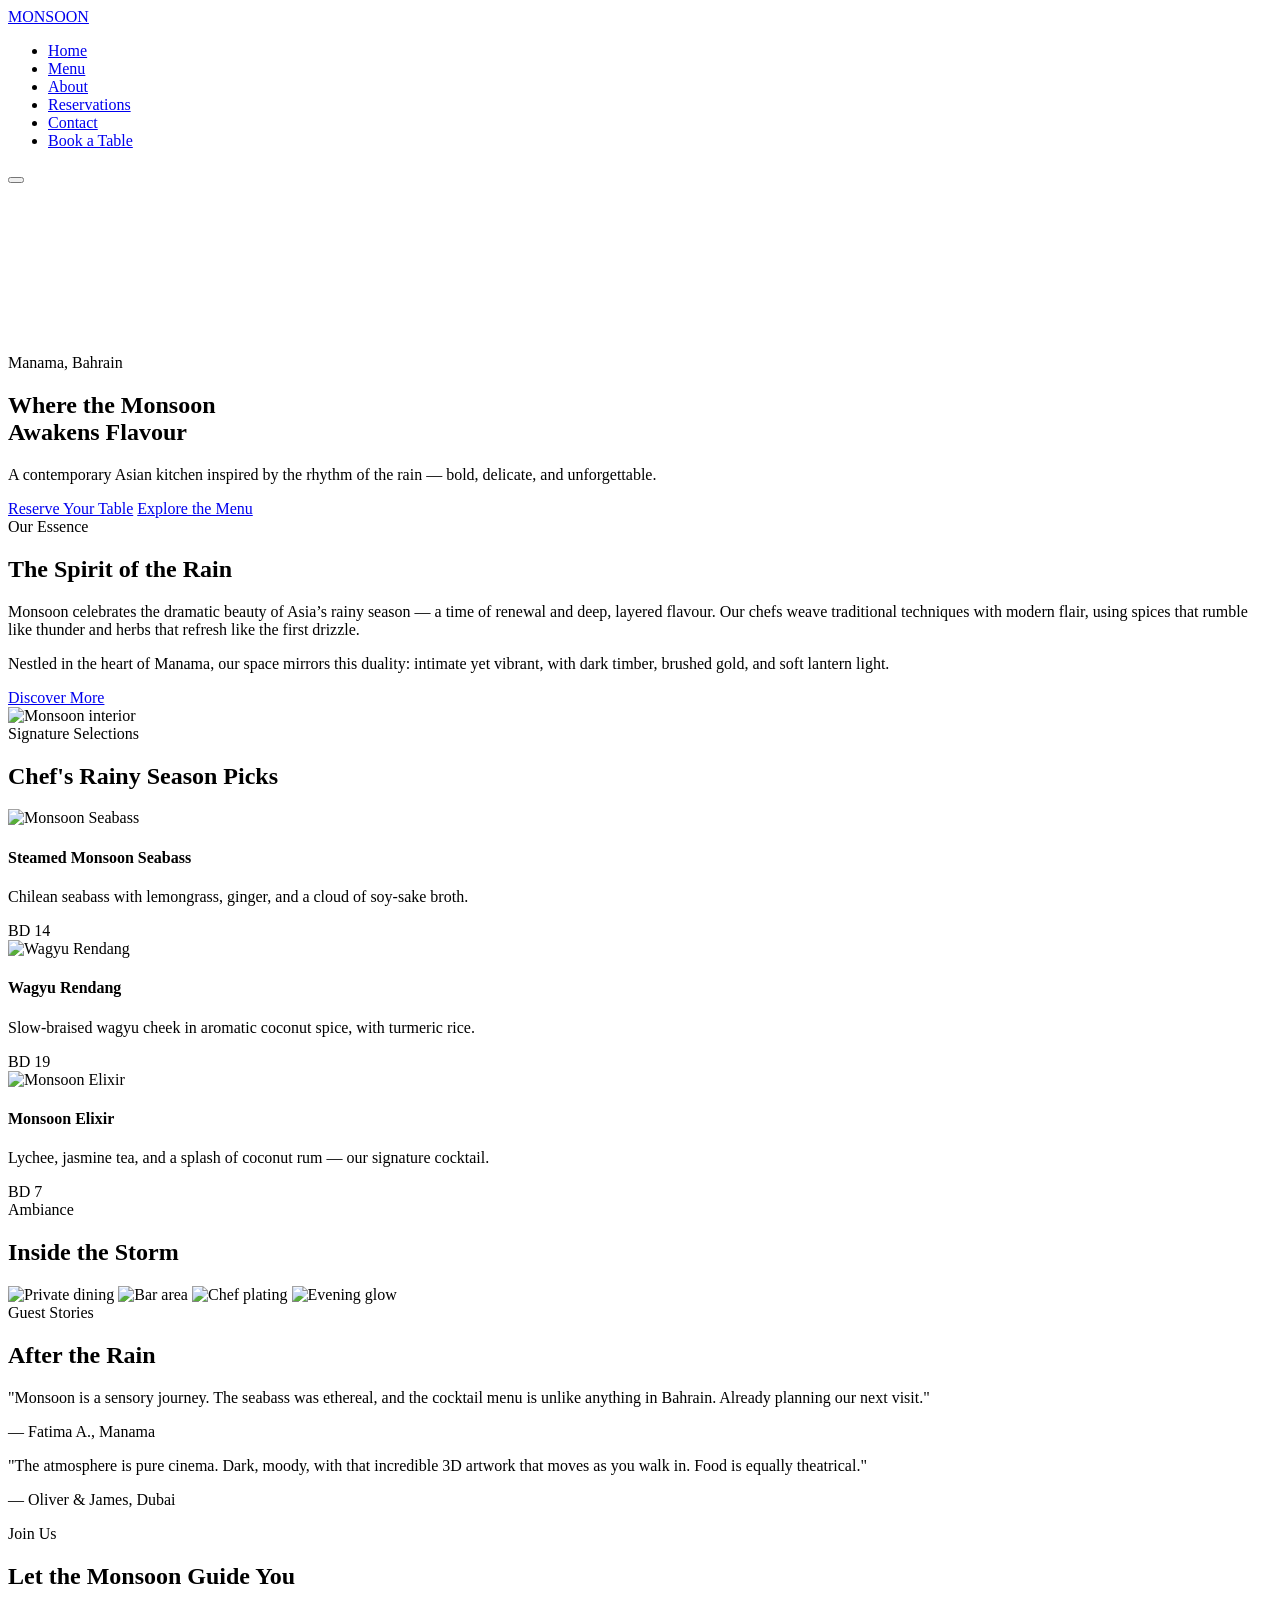
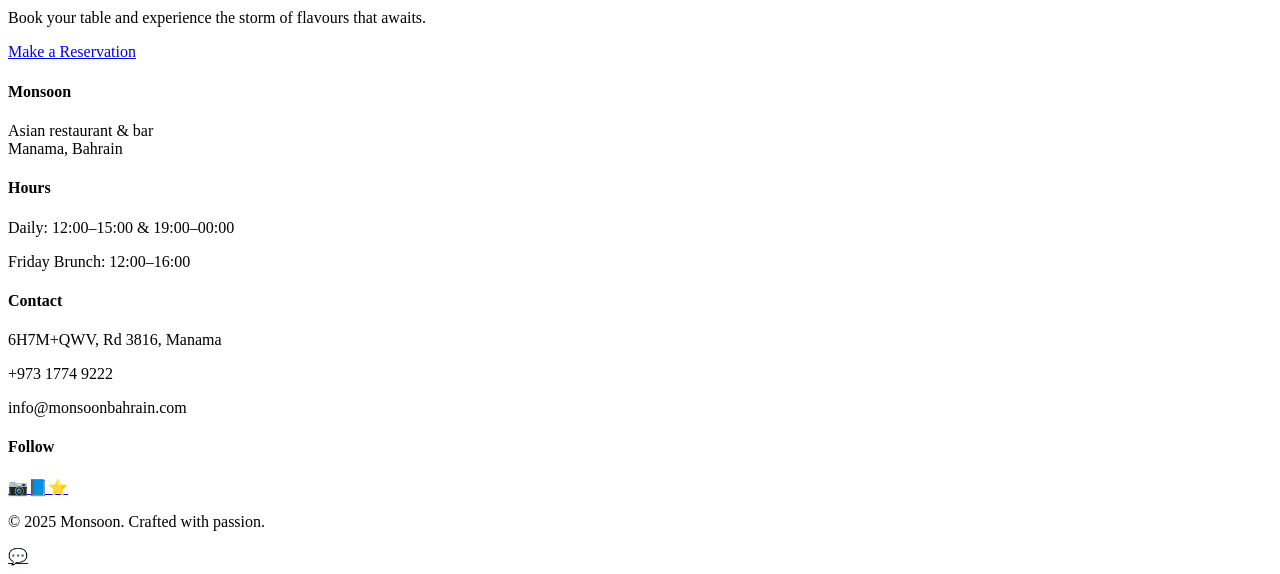
==== commit 885f50de: "Create index.html" ====
--- a/index.html
+++ b/index.html
@@ -1,366 +1,158 @@
 <!DOCTYPE html>
 <html lang="en">
 <head>
-    <meta charset="UTF-8">
-    <meta name="viewport" content="width=device-width, initial-scale=1.0">
-    <meta name="description" content="Monsoon — An elevated Asian dining experience in the heart of Manama, Bahrain. Bold flavors, refined ambiance, impeccable service.">
-    <title>Monsoon | Asian Restaurant — Manama, Bahrain</title>
-
-    <link rel="preconnect" href="https://fonts.googleapis.com">
-    <link rel="preconnect" href="https://fonts.gstatic.com" crossorigin>
-    <link href="https://fonts.googleapis.com/css2?family=Playfair+Display:ital,wght@0,400;0,600;0,700;0,900;1,400;1,600;1,700&family=Dancing+Script:wght@400;600;700&family=Raleway:wght@300;400;500;600;700&display=swap" rel="stylesheet">
-
-    <link rel="stylesheet" href="style.css">
+  <meta charset="UTF-8">
+  <meta name="viewport" content="width=device-width, initial-scale=1.0">
+  <meta name="description" content="Monsoon – an immersive Asian dining experience in Manama, Bahrain. Reserve your table for a cinematic culinary journey.">
+  <title>Monsoon | Asian Restaurant in Manama, Bahrain</title>
+  <link rel="stylesheet" href="style.css">
+  <script src="https://cdnjs.cloudflare.com/ajax/libs/three.js/r128/three.min.js" defer></script>
+  <script src="script.js" defer></script>
 </head>
 <body>
+  <!-- LOADER -->
+  <div id="loader"><div class="spinner"></div></div>
 
-    <!-- LOADER -->
-    <div class="loader">
-        <div class="loader-logo">MONSOON</div>
-        <div class="loader-bar">
-            <div class="loader-bar-fill"></div>
+  <!-- NAVIGATION -->
+  <nav class="navbar">
+    <a href="index.html" class="logo">MONSOON</a>
+    <ul class="nav-links">
+      <li><a href="index.html" class="active">Home</a></li>
+      <li><a href="menu.html">Menu</a></li>
+      <li><a href="about.html">About</a></li>
+      <li><a href="reservation.html">Reservations</a></li>
+      <li><a href="contact.html">Contact</a></li>
+      <li><a href="reservation.html" class="nav-cta">Book a Table</a></li>
+    </ul>
+    <button class="hamburger" aria-label="Menu"><span></span><span></span><span></span></button>
+  </nav>
+
+  <!-- HERO WITH 3D CANVAS -->
+  <section class="hero">
+    <canvas id="hero-canvas"></canvas>
+    <div class="hero-content">
+      <p class="hero-label">Manama, Bahrain</p>
+      <h1 class="hero-title">Where the Monsoon<br>Awakens Flavour</h1>
+      <p class="hero-subtitle">A contemporary Asian kitchen inspired by the rhythm of the rain — bold, delicate, and unforgettable.</p>
+      <div class="hero-buttons">
+        <a href="reservation.html" class="btn btn-primary">Reserve Your Table</a>
+        <a href="menu.html" class="btn btn-outline">Explore the Menu</a>
+      </div>
+    </div>
+  </section>
+
+  <!-- ABOUT -->
+  <section class="section about-teaser">
+    <div class="container">
+      <div class="about-grid reveal">
+        <div class="about-text">
+          <span class="section-label">Our Essence</span>
+          <h2>The Spirit of the Rain</h2>
+          <p>Monsoon celebrates the dramatic beauty of Asia’s rainy season — a time of renewal and deep, layered flavour. Our chefs weave traditional techniques with modern flair, using spices that rumble like thunder and herbs that refresh like the first drizzle.</p>
+          <p>Nestled in the heart of Manama, our space mirrors this duality: intimate yet vibrant, with dark timber, brushed gold, and soft lantern light.</p>
+          <a href="about.html" class="btn btn-outline">Discover More</a>
         </div>
+        <div class="about-image">
+          <img src="https://images.unsplash.com/photo-1517248135467-4c7edcad34c4?w=800&q=80" alt="Monsoon interior">
+        </div>
+      </div>
     </div>
+  </section>
 
-    <!-- NAVIGATION -->
-    <header class="navbar" id="navbar">
-        <div class="nav-logo">
-            <span class="logo-main">MONSOON</span>
-            <span class="logo-sub">Manama · Bahrain</span>
+  <!-- FEATURED MENU -->
+  <section class="section" style="background: var(--bg-secondary);">
+    <div class="container">
+      <div class="section-header reveal">
+        <span class="section-label">Signature Selections</span>
+        <h2>Chef's Rainy Season Picks</h2>
+      </div>
+      <div class="menu-grid">
+        <div class="menu-card reveal">
+          <img src="https://images.unsplash.com/photo-1544025162-d76694265947?w=600&q=80" alt="Monsoon Seabass">
+          <div class="menu-card-content">
+            <h4>Steamed Monsoon Seabass</h4>
+            <p>Chilean seabass with lemongrass, ginger, and a cloud of soy‑sake broth.</p>
+            <span class="price">BD 14</span>
+          </div>
         </div>
-        <nav class="nav-links" id="navLinks">
-            <a href="index.html" class="active">Home</a>
-            <a href="about.html">About</a>
-            <a href="menu.html">Menu</a>
-            <a href="reservation.html">Reservation</a>
-            <a href="contact.html">Contact</a>
-            <a href="reservation.html" class="nav-cta">Book a Table</a>
-        </nav>
-        <div class="hamburger" id="hamburger">
-            <span></span>
-            <span></span>
-            <span></span>
+        <div class="menu-card reveal">
+          <img src="https://images.unsplash.com/photo-1558030006-450675393462?w=600&q=80" alt="Wagyu Rendang">
+          <div class="menu-card-content">
+            <h4>Wagyu Rendang</h4>
+            <p>Slow‑braised wagyu cheek in aromatic coconut spice, with turmeric rice.</p>
+            <span class="price">BD 19</span>
+          </div>
         </div>
-    </header>
+        <div class="menu-card reveal">
+          <img src="https://images.unsplash.com/photo-1470337458703-46ad1756a187?w=600&q=80" alt="Monsoon Elixir">
+          <div class="menu-card-content">
+            <h4>Monsoon Elixir</h4>
+            <p>Lychee, jasmine tea, and a splash of coconut rum — our signature cocktail.</p>
+            <span class="price">BD 7</span>
+          </div>
+        </div>
+      </div>
+    </div>
+  </section>
 
-    <!-- MOBILE MENU -->
-    <div class="mobile-menu" id="mobileMenu">
-        <a href="index.html">Home</a>
-        <a href="about.html">About</a>
-        <a href="menu.html">Menu</a>
-        <a href="reservation.html">Reservation</a>
-        <a href="contact.html">Contact</a>
+  <!-- GALLERY -->
+  <section class="section">
+    <div class="container">
+      <div class="section-header reveal">
+        <span class="section-label">Ambiance</span>
+        <h2>Inside the Storm</h2>
+      </div>
+      <div class="gallery-grid">
+        <img class="reveal" src="https://images.unsplash.com/photo-1559339352-11d035aa65de?w=600&q=80" alt="Private dining">
+        <img class="reveal" src="https://images.unsplash.com/photo-1572116469696-31de0f17cc34?w=600&q=80" alt="Bar area">
+        <img class="reveal" src="https://images.unsplash.com/photo-1424847651672-bf20a4b0982b?w=600&q=80" alt="Chef plating">
+        <img class="reveal" src="https://images.unsplash.com/photo-1466978913421-dad2ebd01d17?w=600&q=80" alt="Evening glow">
+      </div>
     </div>
+  </section>
 
-    <main>
-        <!-- HERO SECTION -->
-        <section class="hero" id="hero">
-            <div class="hero-bg loaded"></div>
-            <div class="hero-overlay"></div>
-            <canvas id="particles-canvas"></canvas>
-            <div class="hero-content">
-                <div class="hero-badge">
-                    <span class="dot"></span> Manama, Bahrain
-                </div>
-                <h1 class="hero-title">
-                    Where the Soul of Asia<br>
-                    <span class="highlight">Meets</span> the Spice of the Gulf
-                    <span class="line2">Welcome to Monsoon</span>
-                </h1>
-                <p class="hero-description">
-                    An elevated Asian dining experience in the heart of Manama. We blend the bold, 
-                    aromatic traditions of the Far East with the warmth and hospitality of Bahrain. 
-                    Every dish is a journey across Asia's most vibrant kitchens.
-                </p>
-                <div class="hero-cta">
-                    <a href="reservation.html" class="btn-primary">Reserve Your Table</a>
-                    <a href="menu.html" class="btn-outline">Explore Our Menu</a>
-                </div>
-                <div class="hero-info">
-                    <div class="hero-info-item">
-                        <span class="icon">📍</span>
-                        <span>6H7M+QWV, Rd No 3816, Manama</span>
-                    </div>
-                    <div class="hero-info-item">
-                        <span class="icon">📞</span>
-                        <span>+973 1774 9222</span>
-                    </div>
-                </div>
-            </div>
-            <div class="scroll-indicator">
-                <span>Scroll</span>
-                <div class="scroll-mouse"></div>
-            </div>
-        </section>
+  <!-- TESTIMONIALS -->
+  <section class="section" style="background: var(--bg-secondary);">
+    <div class="container">
+      <div class="section-header reveal">
+        <span class="section-label">Guest Stories</span>
+        <h2>After the Rain</h2>
+      </div>
+      <div class="testimonial-cards">
+        <div class="testimonial-card reveal">
+          <p class="quote">"Monsoon is a sensory journey. The seabass was ethereal, and the cocktail menu is unlike anything in Bahrain. Already planning our next visit."</p>
+          <p class="author">— Fatima A., Manama</p>
+        </div>
+        <div class="testimonial-card reveal">
+          <p class="quote">"The atmosphere is pure cinema. Dark, moody, with that incredible 3D artwork that moves as you walk in. Food is equally theatrical."</p>
+          <p class="author">— Oliver & James, Dubai</p>
+        </div>
+      </div>
+    </div>
+  </section>
 
-        <!-- FEATURES STRIP -->
-        <section class="features-strip reveal">
-            <div class="features-grid">
-                <div class="feature-item">
-                    <div class="feature-icon">🥢</div>
-                    <h4>Authentic Asian</h4>
-                    <p>From dim sum to curries, every dish rooted in tradition.</p>
-                </div>
-                <div class="feature-item">
-                    <div class="feature-icon">🌿</div>
-                    <h4>Premium Ingredients</h4>
-                    <p>Sourced across Asia and the Gulf for unparalleled quality.</p>
-                </div>
-                <div class="feature-item">
-                    <div class="feature-icon">🍸</div>
-                    <h4>Crafted Cocktails</h4>
-                    <p>Asian-inspired libations that elevate every evening.</p>
-                </div>
-                <div class="feature-item">
-                    <div class="feature-icon">🌙</div>
-                    <h4>Nightly Magic</h4>
-                    <p>Warm lanterns, dark teak, and the hum of conversation.</p>
-                </div>
-            </div>
-        </section>
+  <!-- RESERVATION CTA -->
+  <section class="section reservation-cta">
+    <div class="container reveal">
+      <span class="section-label">Join Us</span>
+      <h2>Let the Monsoon Guide You</h2>
+      <p>Book your table and experience the storm of flavours that awaits.</p>
+      <a href="reservation.html" class="btn btn-primary">Make a Reservation</a>
+    </div>
+  </section>
 
-        <!-- ABOUT SECTION -->
-        <section class="about-section reveal" id="about">
-            <div class="about-images">
-                <img src="https://images.unsplash.com/photo-1540648639573-8c848de23f0a?w=800&q=80" alt="Monsoon dining room ambiance with lanterns" class="about-img-main">
-                <img src="https://images.unsplash.com/photo-1553621042-f6e147245754?w=600&q=80" alt="Chef preparing a dish at Monsoon" class="about-img-accent">
-                <div class="about-badge">
-                    <span class="num">2023</span>
-                    <span class="label">Est.</span>
-                </div>
-            </div>
-            <div class="about-content">
-                <span class="section-tag">Our Story</span>
-                <h2 class="section-title">Rooted in <em>Tradition</em>, Reimagined for the Senses</h2>
-                <div class="divider"></div>
-                <p class="section-subtitle">
-                    At Monsoon, we don't just serve dishes — we curate journeys. From the fiery 
-                    streets of Bangkok to the delicate tea houses of Kyoto, every plate tells a 
-                    story of heritage, precision, and passion. Our Bahrain home is a sanctuary 
-                    of candlelight, dark wood, and the gentle hum of conversation.
-                </p>
-                <div class="about-stats">
-                    <div class="stat">
-                        <span class="num">50+</span>
-                        <span class="label">Dishes</span>
-                    </div>
-                    <div class="stat">
-                        <span class="num">7</span>
-                        <span class="label">Cuisines</span>
-                    </div>
-                    <div class="stat">
-                        <span class="num">5★</span>
-                        <span class="label">Rating</span>
-                    </div>
-                </div>
-                <div style="margin-top: 2rem;">
-                    <a href="about.html" class="btn-outline">Discover Our Story</a>
-                </div>
-            </div>
-        </section>
+  <!-- FOOTER -->
+  <footer class="footer">
+    <div class="footer-grid">
+      <div class="footer-col"><h4>Monsoon</h4><p>Asian restaurant & bar<br>Manama, Bahrain</p></div>
+      <div class="footer-col"><h4>Hours</h4><p>Daily: 12:00–15:00 & 19:00–00:00</p><p>Friday Brunch: 12:00–16:00</p></div>
+      <div class="footer-col"><h4>Contact</h4><p>6H7M+QWV, Rd 3816, Manama</p><p>+973 1774 9222</p><p>info@monsoonbahrain.com</p></div>
+      <div class="footer-col"><h4>Follow</h4><div class="social-links"><a href="#">📷</a><a href="#">📘</a><a href="#">⭐</a></div></div>
+    </div>
+    <div class="footer-bottom"><p>&copy; 2025 <span class="accent">Monsoon</span>. Crafted with passion.</p></div>
+  </footer>
 
-        <!-- MENU PREVIEW -->
-        <section class="menu-preview reveal" id="menu">
-            <div class="menu-preview-header">
-                <div>
-                    <span class="section-tag">Signature Selections</span>
-                    <h2 class="section-title">A Taste of the <em>Monsoon</em></h2>
-                    <div class="divider"></div>
-                </div>
-                <a href="menu.html" class="btn-outline">Full Menu</a>
-            </div>
-            <div class="menu-cards stagger">
-                <div class="menu-card">
-                    <span class="menu-card-tag">Signature</span>
-                    <img src="https://images.unsplash.com/photo-1563379926898-05f4575a45d8?w=600&q=80" alt="Crystal Prawn Dumplings" class="menu-card-img">
-                    <div class="menu-card-body">
-                        <h3>Crystal Prawn Dumplings</h3>
-                        <p>Hand-folded, translucent skins, wild prawn, whisper of ginger.</p>
-                        <div class="menu-card-footer">
-                            <span class="menu-card-price">BHD 9.5</span>
-                            <a href="menu.html#dim-sum" class="menu-card-btn">Details</a>
-                        </div>
-                    </div>
-                </div>
-                <div class="menu-card">
-                    <span class="menu-card-tag">Popular</span>
-                    <img src="https://images.unsplash.com/photo-1559847844-5315695dadae?w=600&q=80" alt="Green Monsoon Curry" class="menu-card-img">
-                    <div class="menu-card-body">
-                        <h3>Green Monsoon Curry</h3>
-                        <p>Fragrant Thai basil, coconut cream, tender chicken, jasmine rice.</p>
-                        <div class="menu-card-footer">
-                            <span class="menu-card-price">BHD 12.8</span>
-                            <a href="menu.html#curries" class="menu-card-btn">Details</a>
-                        </div>
-                    </div>
-                </div>
-                <div class="menu-card">
-                    <span class="menu-card-tag">Chef's Pick</span>
-                    <img src="https://images.unsplash.com/photo-1525755662778-989d0524087e?w=600&q=80" alt="Mongolian Lamb Chops" class="menu-card-img">
-                    <div class="menu-card-body">
-                        <h3>Mongolian Lamb Chops</h3>
-                        <p>Cumin-crusted, char-grilled, hoisin glaze, pickled daikon.</p>
-                        <div class="menu-card-footer">
-                            <span class="menu-card-price">BHD 19.5</span>
-                            <a href="menu.html#wok-grill" class="menu-card-btn">Details</a>
-                        </div>
-                    </div>
-                </div>
-            </div>
-        </section>
-
-        <!-- GALLERY STRIP -->
-        <section class="gallery-strip reveal">
-            <div class="gallery-strip-item">
-                <img src="https://images.unsplash.com/photo-1559339352-11d035aa65de?w=600&q=80" alt="Monsoon restaurant interior">
-                <div class="overlay"><span>Dining Room</span></div>
-            </div>
-            <div class="gallery-strip-item">
-                <img src="https://images.unsplash.com/photo-1577219491135-ce391730fb2c?w=600&q=80" alt="Chef at Monsoon">
-                <div class="overlay"><span>The Kitchen</span></div>
-            </div>
-            <div class="gallery-strip-item">
-                <img src="https://images.unsplash.com/photo-1414235077428-338989a2e8c0?w=600&q=80" alt="Signature dish from Monsoon">
-                <div class="overlay"><span>Signature</span></div>
-            </div>
-            <div class="gallery-strip-item">
-                <img src="https://images.unsplash.com/photo-1536935338788-846bb9981813?w=600&q=80" alt="Cocktails at Monsoon">
-                <div class="overlay"><span>Cocktails</span></div>
-            </div>
-            <div class="gallery-strip-item">
-                <img src="https://images.unsplash.com/photo-1551024506-0bccd828d307?w=600&q=80" alt="Dessert at Monsoon">
-                <div class="overlay"><span>Desserts</span></div>
-            </div>
-        </section>
-
-        <!-- RESERVATION TEASER -->
-        <section class="reservation-teaser reveal" id="reserve">
-            <div class="reservation-teaser-img">
-                <img src="https://images.unsplash.com/photo-1424847651672-bf20a4b0982b?w=800&q=80" alt="Table set at Monsoon">
-            </div>
-            <div>
-                <span class="section-tag">Join Us</span>
-                <h2 class="section-title">Reserve <em>Your</em> Evening</h2>
-                <div class="divider"></div>
-                <p class="section-subtitle" style="margin-bottom: 2rem;">
-                    Let us prepare something extraordinary for you. Book a table and allow the 
-                    Monsoon to carry you away on a tide of unforgettable flavors.
-                </p>
-                <a href="reservation.html" class="btn-primary">Make a Reservation</a>
-            </div>
-        </section>
-
-        <!-- TESTIMONIALS -->
-        <section class="testimonials reveal">
-            <span class="section-tag">What Guests Say</span>
-            <h2 class="section-title">The Monsoon <em>Experience</em></h2>
-            <div class="divider center"></div>
-            <div class="testimonials-grid">
-                <div class="testimonial-card">
-                    <div class="stars">
-                        <span>★</span><span>★</span><span>★</span><span>★</span><span>★</span>
-                    </div>
-                    <p>"Monsoon is a revelation. The flavors are bold yet balanced — easily the finest Asian dining in Bahrain. The Peking duck was perfection."</p>
-                    <div class="testimonial-author">
-                        <img src="https://images.unsplash.com/photo-1494790108377-be9c29b29330?w=100&q=80" alt="Layla Al Khalifa" class="author-avatar">
-                        <div class="author-info">
-                            <span class="name">Layla Al Khalifa</span>
-                            <span class="role">Food Critic</span>
-                        </div>
-                    </div>
-                </div>
-                <div class="testimonial-card">
-                    <div class="stars">
-                        <span>★</span><span>★</span><span>★</span><span>★</span><span>★</span>
-                    </div>
-                    <p>"From the dim sum to the cocktails, everything whispered luxury. A true gem in Manama — we've already booked our next visit."</p>
-                    <div class="testimonial-author">
-                        <img src="https://images.unsplash.com/photo-1507003211169-0a1dd7228f2d?w=100&q=80" alt="Omar Hassan" class="author-avatar">
-                        <div class="author-info">
-                            <span class="name">Omar Hassan</span>
-                            <span class="role">Regular Guest</span>
-                        </div>
-                    </div>
-                </div>
-                <div class="testimonial-card">
-                    <div class="stars">
-                        <span>★</span><span>★</span><span>★</span><span>★</span><span>★</span>
-                    </div>
-                    <p>"I've traveled Asia extensively, but Monsoon's green curry transported me straight to Chiang Mai. Unforgettable evening."</p>
-                    <div class="testimonial-author">
-                        <img src="https://images.unsplash.com/photo-1438761681033-6461ffad8d80?w=100&q=80" alt="Sarah Mitchell" class="author-avatar">
-                        <div class="author-info">
-                            <span class="name">Sarah Mitchell</span>
-                            <span class="role">Travel Writer</span>
-                        </div>
-                    </div>
-                </div>
-            </div>
-        </section>
-
-        <!-- CTA BANNER -->
-        <section class="cta-banner reveal">
-            <div class="cta-banner-content">
-                <h2>Ready to Experience Monsoon?</h2>
-                <p>Book your table today and let us carry you on a journey across Asia without ever leaving Manama.</p>
-                <a href="reservation.html" class="btn-outline">Reserve Now</a>
-            </div>
-        </section>
-    </main>
-
-    <!-- FOOTER -->
-    <footer class="reveal">
-        <div class="footer-grid">
-            <div class="footer-brand">
-                <span class="logo-main">MONSOON</span>
-                <span class="logo-sub">Manama · Bahrain</span>
-                <p>An elevated Asian dining experience in the heart of Manama. Where Asia meets the Gulf.</p>
-                <div class="footer-social">
-                    <a href="#" class="social-link" aria-label="Instagram">IG</a>
-                    <a href="#" class="social-link" aria-label="Facebook">FB</a>
-                    <a href="#" class="social-link" aria-label="TikTok">TK</a>
-                </div>
-            </div>
-            <div class="footer-col">
-                <h4>Quick Links</h4>
-                <ul>
-                    <li><a href="index.html">Home</a></li>
-                    <li><a href="about.html">About</a></li>
-                    <li><a href="menu.html">Menu</a></li>
-                    <li><a href="reservation.html">Reservation</a></li>
-                    <li><a href="contact.html">Contact</a></li>
-                </ul>
-            </div>
-            <div class="footer-col">
-                <h4>Hours</h4>
-                <ul>
-                    <li><a href="#">Mon – Thu: 6 PM – 11 PM</a></li>
-                    <li><a href="#">Fri – Sat: 1 PM – 12 AM</a></li>
-                    <li><a href="#">Sun: Closed</a></li>
-                </ul>
-            </div>
-            <div class="footer-col">
-                <h4>Contact</h4>
-                <div class="footer-contact-item">
-                    <span class="icon">📍</span>
-                    <span>6H7M+QWV, Rd No 3816<br>Manama, Bahrain</span>
-                </div>
-                <div class="footer-contact-item">
-                    <span class="icon">📞</span>
-                    <span>+973 1774 9222</span>
-                </div>
-                <div class="footer-contact-item">
-                    <span class="icon">✉️</span>
-                    <span>info@monsoonbahrain.com</span>
-                </div>
-            </div>
-        </div>
-        <div class="footer-bottom">
-            <p>&copy; 2025 <span>Monsoon</span>. All rights reserved.</p>
-            <p>Crafted with passion in Bahrain</p>
-        </div>
-    </footer>
-
-    <script src="script.js" defer></script>
+  <!-- FLOATING WHATSAPP -->
+  <a href="https://wa.me/97317749222?text=Hello%20Monsoon%2C%20I'd%20like%20to%20book%20a%20table" class="whatsapp-float" target="_blank" rel="noopener" aria-label="Chat on WhatsApp">💬</a>
 </body>
-</html>
+                                                                                                                                                                            </html>
